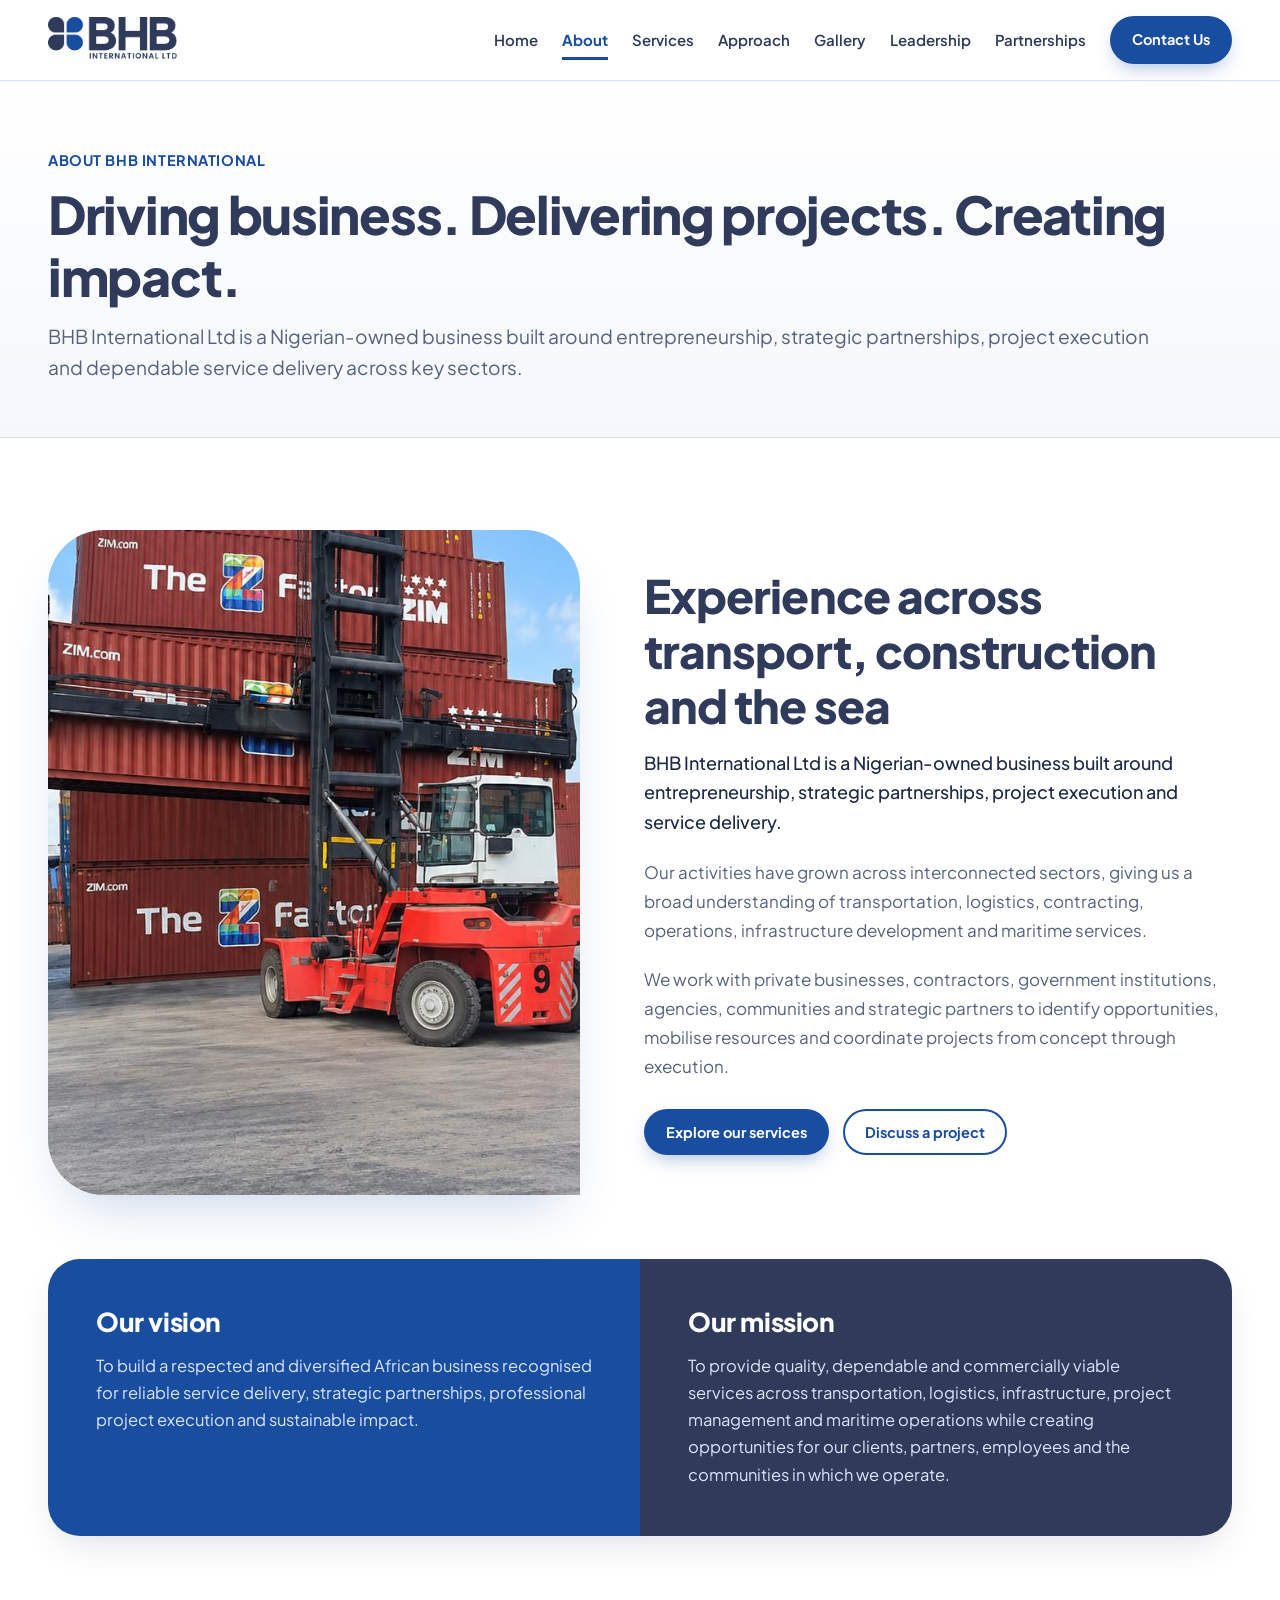
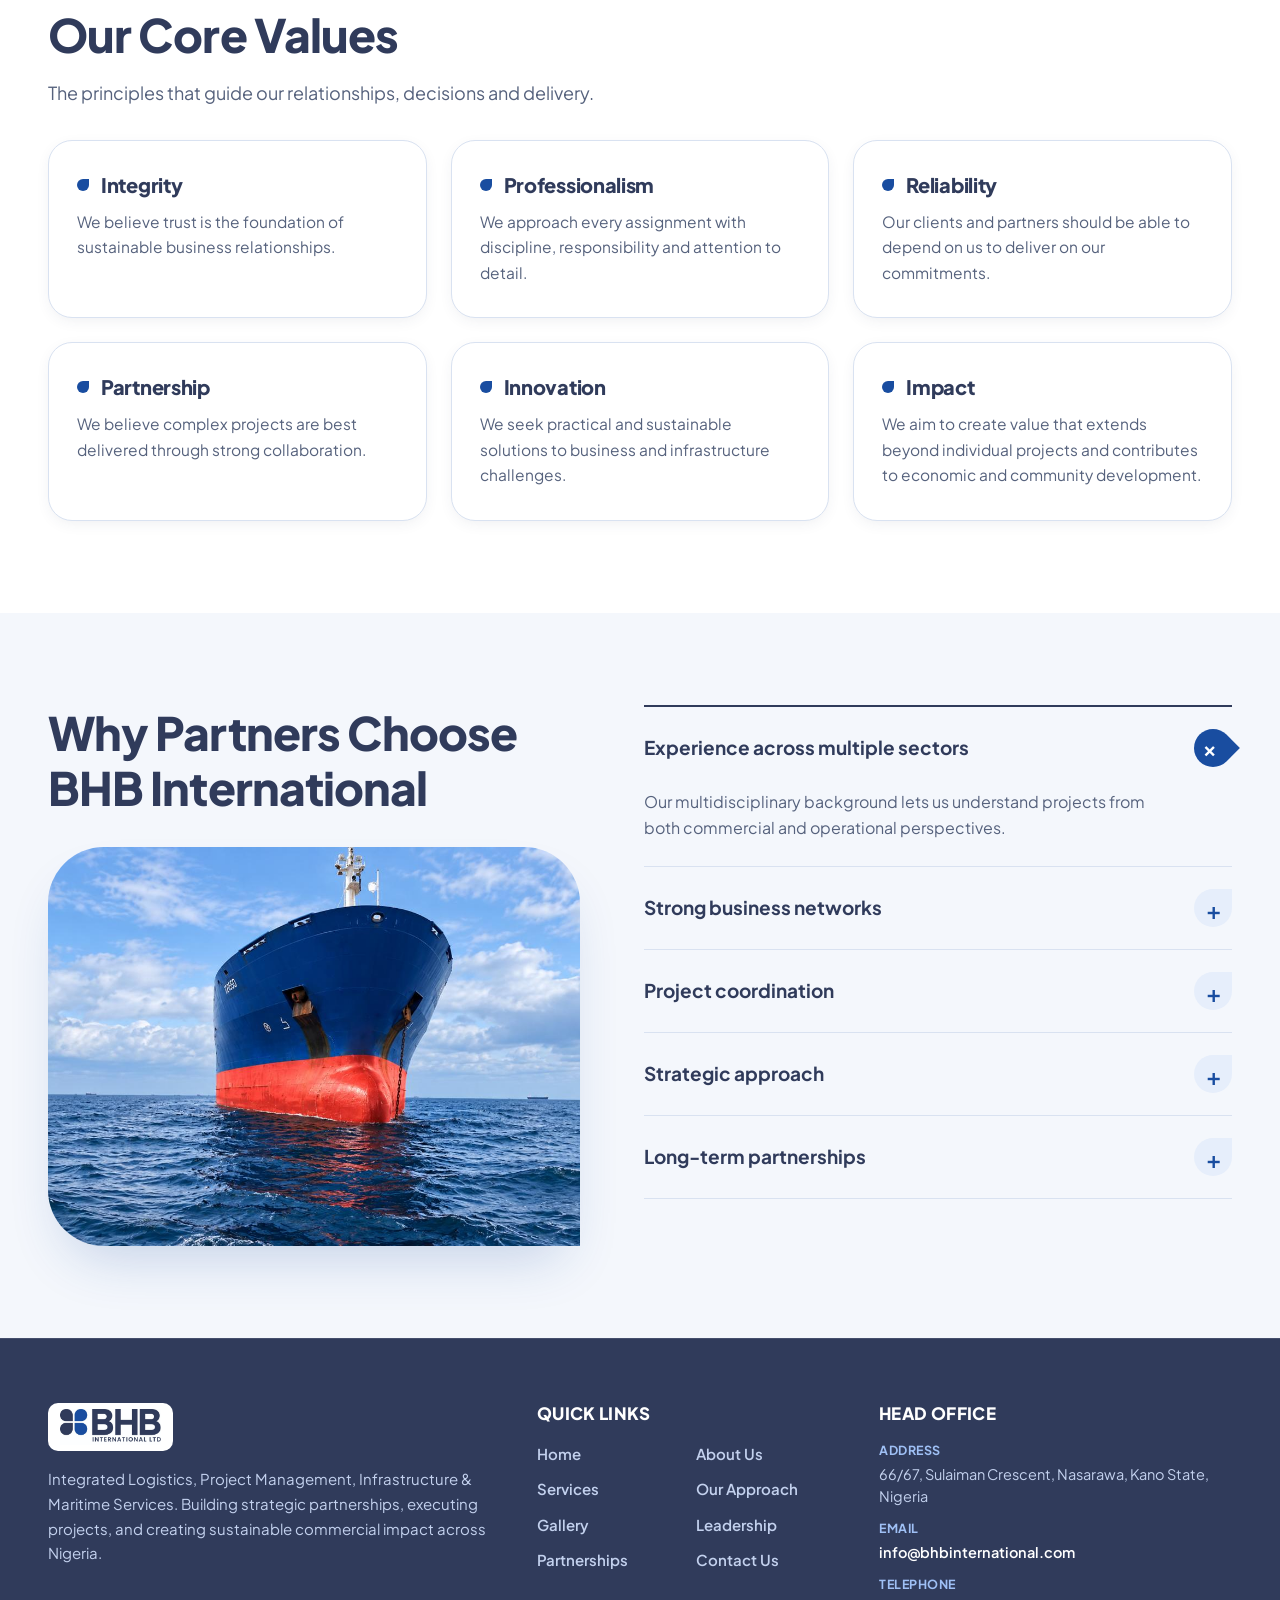
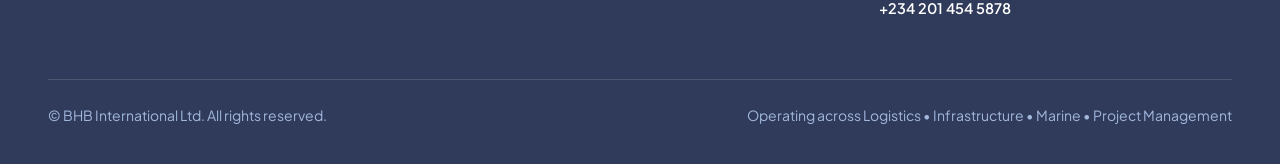
==== site/about.html @ a084cc85 "Initial commit: Refined multi-page BHB International corporate website" ====
<!DOCTYPE html>
<html lang="en">
<head>
<meta charset="utf-8">
<meta name="viewport" content="width=device-width, initial-scale=1, viewport-fit=cover">
<meta name="color-scheme" content="light">
<title>About Us | BHB International Ltd</title>
<meta name="description" content="Learn about BHB International Ltd, a Nigerian-owned business providing haulage, logistics, infrastructure, marine services, and project management.">
<link rel="preconnect" href="https://fonts.googleapis.com">
<link rel="preconnect" href="https://fonts.gstatic.com" crossorigin>
<link href="https://fonts.googleapis.com/css2?family=Plus+Jakarta+Sans:wght@400;500;600;700;800&display=swap" rel="stylesheet">
<link rel="stylesheet" href="style.css">
</head>
<body>
<a class="sr skip" href="#main">Skip to content</a>

<header class="nav">
  <div class="wrap">
    <a class="brand" href="index.html" aria-label="BHB International Ltd home">
      <img data-img="logo" alt="BHB International Ltd logo" width="130" height="46">
    </a>
    <button class="burger" id="burger" aria-label="Open menu" aria-expanded="false" aria-controls="menu">
      <span></span><span></span><span></span>
    </button>
    <ul class="menu" id="menu">
      <li><a href="index.html">Home</a></li>
      <li><a href="about.html">About</a></li>
      <li><a href="services.html">Services</a></li>
      <li><a href="approach.html">Approach</a></li>
      <li><a href="gallery.html">Gallery</a></li>
      <li><a href="leadership.html">Leadership</a></li>
      <li><a href="partnerships.html">Partnerships</a></li>
      <li class="cta-d"><a class="btn blue sm" href="contact.html">Contact Us</a></li>
    </ul>
  </div>
</header>

<main id="main">
<div class="page-hero">
  <div class="wrap">
    <div class="kicker">About BHB International</div>
    <h1>Driving business. Delivering projects. Creating impact.</h1>
    <p class="lead">BHB International Ltd is a Nigerian-owned business built around entrepreneurship, strategic partnerships, project execution and dependable service delivery across key sectors.</p>
  </div>
</div>

<section>
  <div class="wrap">
    <div class="split">
      <div class="photo tall reveal">
        <img data-img="yard" alt="Container handler stacking shipping containers in a terminal yard">
      </div>
      <div class="about-text reveal">
        <h2 class="h2">Experience across transport, construction and the sea</h2>
        <p class="sub" style="margin-top:14px;color:var(--text);font-weight:500">BHB International Ltd is a Nigerian-owned business built around entrepreneurship, strategic partnerships, project execution and service delivery.</p>
        <p>Our activities have grown across interconnected sectors, giving us a broad understanding of transportation, logistics, contracting, operations, infrastructure development and maritime services.</p>
        <p>We work with private businesses, contractors, government institutions, agencies, communities and strategic partners to identify opportunities, mobilise resources and coordinate projects from concept through execution.</p>
        <div style="margin-top:28px;display:flex;gap:14px;flex-wrap:wrap">
          <a class="btn blue sm" href="services.html">Explore our services</a>
          <a class="btn line sm" href="contact.html">Discuss a project</a>
        </div>
      </div>
    </div>

    <div class="vm reveal">
      <div class="v">
        <h3>Our vision</h3>
        <p>To build a respected and diversified African business recognised for reliable service delivery, strategic partnerships, professional project execution and sustainable impact.</p>
      </div>
      <div class="m">
        <h3>Our mission</h3>
        <p>To provide quality, dependable and commercially viable services across transportation, logistics, infrastructure, project management and maritime operations while creating opportunities for our clients, partners, employees and the communities in which we operate.</p>
      </div>
    </div>

    <!-- Core Values -->
    <div class="values-head reveal">
      <h2 class="h2">Our Core Values</h2>
      <p class="sub">The principles that guide our relationships, decisions and delivery.</p>
    </div>

    <div class="values reveal-stagger">
      <div class="val-card">
        <h4>Integrity</h4>
        <p>We believe trust is the foundation of sustainable business relationships.</p>
      </div>
      <div class="val-card">
        <h4>Professionalism</h4>
        <p>We approach every assignment with discipline, responsibility and attention to detail.</p>
      </div>
      <div class="val-card">
        <h4>Reliability</h4>
        <p>Our clients and partners should be able to depend on us to deliver on our commitments.</p>
      </div>
      <div class="val-card">
        <h4>Partnership</h4>
        <p>We believe complex projects are best delivered through strong collaboration.</p>
      </div>
      <div class="val-card">
        <h4>Innovation</h4>
        <p>We seek practical and sustainable solutions to business and infrastructure challenges.</p>
      </div>
      <div class="val-card">
        <h4>Impact</h4>
        <p>We aim to create value that extends beyond individual projects and contributes to economic and community development.</p>
      </div>
    </div>
  </div>
</section>

<!-- Why Choose Us -->
<section class="tint reveal">
  <div class="wrap">
    <div class="split top">
      <div>
        <h2 class="h2">Why Partners Choose BHB International</h2>
        <div class="photo wide" style="margin-top:32px"><img data-img="bow" alt="Bow of a blue and red vessel at sea"></div>
      </div>
      <div class="acc">
        <details open><summary>Experience across multiple sectors</summary><p>Our multidisciplinary background lets us understand projects from both commercial and operational perspectives.</p></details>
        <details><summary>Strong business networks</summary><p>We develop relationships across the private sector, contracting, logistics, maritime and institutional environments.</p></details>
        <details><summary>Project coordination</summary><p>We bring together the people, resources and expertise required to move projects forward.</p></details>
        <details><summary>Strategic approach</summary><p>We don't simply execute tasks. We look at the wider commercial, operational and developmental objectives.</p></details>
        <details><summary>Long-term partnerships</summary><p>Successful business is built on trust, performance and relationships that continue beyond individual contracts.</p></details>
      </div>
    </div>
  </div>
</section>
</main>

<footer>
  <div class="wrap">
    <div class="footer-grid">
      <div class="brand-col">
        <img data-img="logo" alt="BHB International Ltd" width="150" height="54">
        <p>Integrated Logistics, Project Management, Infrastructure &amp; Maritime Services. Building strategic partnerships, executing projects, and creating sustainable commercial impact across Nigeria.</p>
      </div>
      <div>
        <h4>Quick Links</h4>
        <nav aria-label="Footer Navigation">
          <a href="index.html">Home</a>
          <a href="about.html">About Us</a>
          <a href="services.html">Services</a>
          <a href="approach.html">Our Approach</a>
          <a href="gallery.html">Gallery</a>
          <a href="leadership.html">Leadership</a>
          <a href="partnerships.html">Partnerships</a>
          <a href="contact.html">Contact Us</a>
        </nav>
      </div>
      <div>
        <h4>Head Office</h4>
        <ul class="footer-contact">
          <li>
            <b>Address</b>
            66/67, Sulaiman Crescent, Nasarawa, Kano State, Nigeria
          </li>
          <li>
            <b>Email</b>
            <a href="mailto:info@bhbinternational.com">info@bhbinternational.com</a>
          </li>
          <li>
            <b>Telephone</b>
            <a href="tel:+2342014545878">+234 201 454 5878</a>
          </li>
        </ul>
      </div>
    </div>
    <div class="footer-bottom">
      <span>© BHB International Ltd. All rights reserved.</span>
      <span>Operating across Logistics • Infrastructure • Marine • Project Management</span>
    </div>
  </div>
</footer>

<script src="script.js"></script>
</body>
</html>
---- site/style.css ----
:root{
  --navy:#303b5b; --blue:#194da0; --blue2:#2f6bd0; --sky:#e6eefb; --mist:#f4f7fc; --line:#d9e2f1;
  --text:#1f2a44; --muted:#56627d; --white:#fff;
  --font:'Plus Jakarta Sans','Segoe UI',Arial,sans-serif;
  --petal:56px 56px 0 56px;
  --shadow-sm:0 4px 16px -4px rgba(48,59,91,.10);
  --shadow-md:0 16px 36px -10px rgba(48,59,91,.16);
  --shadow-lg:0 28px 56px -20px rgba(25,77,160,.24);
  color-scheme:light; box-sizing:border-box;
  padding-top:env(safe-area-inset-top,0px); padding-bottom:env(safe-area-inset-bottom,0px);
}
*,*::before,*::after{box-sizing:border-box}
html{scroll-behavior:smooth;scroll-padding-top:calc(88px + env(safe-area-inset-top,0px))}
body{margin:0;background:var(--white);color:var(--text);font:17px/1.68 var(--font);-webkit-font-smoothing:antialiased}
img{max-width:100%;display:block}
h1,h2,h3,h4{margin:0;line-height:1.18;letter-spacing:-.015em;color:var(--navy)}
p{margin:0 0 1em}
a{color:var(--blue);text-decoration:none}
:focus-visible{outline:3px solid var(--blue2);outline-offset:3px;border-radius:4px}
.wrap{max-width:1240px;margin:0 auto;padding:0 28px}
.sr{position:absolute;left:-9999px}
.skip:focus{left:12px;top:12px;background:#fff;padding:10px 14px;z-index:99;border-radius:8px;box-shadow:var(--shadow-md)}

/* Main Navigation */
header.nav{position:sticky;top:env(safe-area-inset-top,0px);z-index:40;background:rgba(255,255,255,.98);backdrop-filter:blur(12px);border-bottom:1px solid var(--line);transition:box-shadow .3s ease}
.nav.scrolled{box-shadow:var(--shadow-sm)}
.nav .wrap{display:flex;align-items:center;justify-content:space-between;height:80px;gap:20px}
.brand{display:flex;align-items:center}
.brand img{height:46px;width:auto}
.menu{display:flex;align-items:center;gap:24px;list-style:none;margin:0;padding:0;font-weight:600;font-size:15px}
.menu a{text-decoration:none;color:var(--navy);padding:8px 0;border-bottom:3px solid transparent;transition:color .2s,border-color .2s}
.menu a:hover{color:var(--blue);border-color:var(--blue2)}
.menu a.active{color:var(--blue);border-color:var(--blue);font-weight:700}
.btn{display:inline-flex;align-items:center;justify-content:center;gap:8px;padding:13px 26px;border-radius:999px;font-weight:700;text-decoration:none;font-size:15.5px;border:2px solid transparent;cursor:pointer;font-family:inherit;transition:all .25s ease}
.btn.blue{background:var(--blue);color:#fff;box-shadow:0 8px 20px -6px rgba(25,77,160,.4)}.btn.blue:hover{background:var(--navy);color:#fff;transform:translateY(-2px);box-shadow:0 12px 24px -6px rgba(48,59,91,.45)}
.btn.line{border-color:var(--blue);color:var(--blue);background:transparent}.btn.line:hover{background:var(--blue);color:#fff;transform:translateY(-2px)}
.btn.white{background:#fff;color:var(--blue);box-shadow:var(--shadow-sm)}.btn.white:hover{background:var(--sky);transform:translateY(-2px)}
.btn.sm{padding:9px 20px;font-size:14.5px}
.burger{display:none;background:none;border:2px solid var(--line);border-radius:12px;width:44px;height:44px;cursor:pointer;padding:0;transition:border-color .2s}
.burger:hover{border-color:var(--blue)}
.burger span{display:block;width:22px;height:2.5px;background:var(--navy);margin:5px auto;border-radius:2px;transition:transform .3s,opacity .3s}
.burger[aria-expanded="true"] span:nth-child(1){transform:translateY(7.5px) rotate(45deg)}
.burger[aria-expanded="true"] span:nth-child(2){opacity:0}
.burger[aria-expanded="true"] span:nth-child(3){transform:translateY(-7.5px) rotate(-45deg)}

@media(max-width:1040px){
  .burger{display:block}
  .menu{position:absolute;left:0;right:0;top:100%;background:#fff;border-bottom:1px solid var(--line);flex-direction:column;align-items:flex-start;gap:0;padding:12px 28px 24px;display:none;box-shadow:var(--shadow-md)}
  .menu.open{display:flex}
  .menu li{width:100%}
  .menu a{display:block;padding:14px 0;border-bottom:1px solid var(--line)}
  .menu a.active{border-bottom:2px solid var(--blue)}
  .nav .cta-d{display:none}
}

/* Page Hero / Banner */
.page-hero{background:linear-gradient(180deg,#fff 0%,var(--mist) 100%);padding:64px 0 54px;border-bottom:1px solid var(--line)}
.page-hero h1{font-size:clamp(34px,4.5vw,52px);font-weight:800;letter-spacing:-.025em;margin-bottom:14px}
.page-hero .lead{font-size:clamp(17px,1.5vw,20px);color:var(--muted);max-width:80ch;margin:0;line-height:1.6}

/* Homepage Hero */
.hero{position:relative;overflow:hidden;background:linear-gradient(180deg,#fff 0%,var(--mist) 100%);padding:68px 0 0}
.hero .grid{display:grid;grid-template-columns:1.08fr 1fr;gap:56px;align-items:center}
.hero h1{font-size:clamp(38px,5.2vw,68px);font-weight:800;letter-spacing:-.03em;line-height:1.1}
.hero h1 em{font-style:normal;color:var(--blue)}
.hero p.lead{font-size:clamp(18px,1.6vw,20px);color:var(--muted);max-width:60ch;margin:22px 0 32px}
.hero .btns{display:flex;gap:14px;flex-wrap:wrap}
.collage{display:grid;grid-template-columns:1.25fr 1fr;grid-template-rows:1fr 1fr;gap:14px;height:min(540px,68vw)}
.collage img{width:100%;height:100%;object-fit:cover;transition:transform .6s ease,filter .6s ease}
.collage img:hover{transform:scale(1.03)}
.collage .a{grid-row:1/3;border-radius:120px 120px 0 120px;box-shadow:var(--shadow-md)}
.collage .b{border-radius:0 80px 80px 80px;box-shadow:var(--shadow-sm)}
.collage .c{border-radius:80px 80px 80px 0;box-shadow:var(--shadow-sm)}
.facts{display:grid;grid-template-columns:repeat(4,1fr);margin-top:64px;background:var(--blue);color:#fff;border-radius:28px 28px 0 0;box-shadow:0 -10px 30px -15px rgba(25,77,160,.4)}
.facts div{padding:26px 28px;border-left:1px solid rgba(255,255,255,.22);transition:background .3s}
.facts div:hover{background:rgba(255,255,255,.05)}
.facts div:first-child{border-left:0}
.facts b{display:block;font-size:18.5px;font-weight:700;margin-bottom:4px}
.facts span{font-size:14.5px;color:#cfdcf5;line-height:1.4;display:block}

@media(max-width:980px){
  .hero .grid{grid-template-columns:1fr;gap:40px}
  .collage{height:400px}
  .facts{grid-template-columns:1fr 1fr}
  .facts div:nth-child(3){border-left:0}
  .facts div:nth-child(n+3){border-top:1px solid rgba(255,255,255,.22)}
}
@media(max-width:560px){
  .facts{grid-template-columns:1fr}
  .facts div{border-left:0!important;border-top:1px solid rgba(255,255,255,.22)}
  .facts div:first-child{border-top:0}
  .collage{grid-template-columns:1fr 1fr;height:340px}
  .collage .a{border-radius:60px 60px 0 60px}
  .collage .b,.collage .c{border-radius:36px}
}

/* Generic Section Styles */
section{padding:92px 0;position:relative}
.tint{background:var(--mist)}
.kicker{display:inline-block;font-weight:700;color:var(--blue);font-size:14.5px;letter-spacing:.04em;text-transform:uppercase;margin-bottom:12px}
.h2{font-size:clamp(30px,4vw,46px);font-weight:800;letter-spacing:-.02em;line-height:1.2}
.sub{color:var(--muted);max-width:80ch;margin-top:16px;font-size:18px;line-height:1.65}
.head{margin-bottom:48px}

/* About Section & Split Layouts */
.split{display:grid;grid-template-columns:0.95fr 1.05fr;gap:64px;align-items:center}
.split.top{align-items:start}
.about-text{font-size:17px;line-height:1.7}
.about-text p{color:var(--muted);margin-bottom:1.2em}
.photo{border-radius:var(--petal);overflow:hidden;box-shadow:var(--shadow-lg);background:var(--sky)}
.photo img{width:100%;height:100%;object-fit:cover;transition:transform .6s ease}
.photo:hover img{transform:scale(1.03)}
.photo.tall{aspect-ratio:4/5}
.photo.wide{aspect-ratio:4/3}
.vm{display:grid;grid-template-columns:1fr 1fr;margin-top:64px;border-radius:32px;overflow:hidden;box-shadow:var(--shadow-md)}
.vm>div{padding:48px;transition:transform .3s}
.vm .v{background:var(--blue);color:#fff}.vm .m{background:var(--navy);color:#fff}
.vm h3{color:#fff;font-size:26px;margin-bottom:14px;font-weight:800}
.vm p{margin:0;color:#dbe6fb;font-size:16.5px;line-height:1.65}

/* Core Values Section */
.values-head{margin-top:72px;margin-bottom:32px}
.values{display:grid;grid-template-columns:repeat(3,1fr);gap:24px}
.val-card{background:#fff;border:1px solid var(--line);border-radius:24px;padding:32px 28px;transition:all .3s ease;box-shadow:var(--shadow-sm);position:relative}
.val-card:hover{transform:translateY(-4px);box-shadow:var(--shadow-md);border-color:var(--blue2)}
.val-card h4{font-size:20px;font-weight:800;margin-bottom:12px;display:flex;align-items:center;gap:12px;color:var(--navy)}
.val-card h4::before{content:"";width:12px;height:12px;border-radius:50% 0 50% 50%;background:var(--blue);flex-shrink:0}
.val-card p{margin:0;color:var(--muted);font-size:15.5px;line-height:1.65}

@media(max-width:980px){
  .split{grid-template-columns:1fr;gap:40px}
  .vm{grid-template-columns:1fr}
  .values{grid-template-columns:1fr 1fr}
  .photo.tall{aspect-ratio:4/3}
}
@media(max-width:600px){
  .values{grid-template-columns:1fr}
  .vm>div{padding:32px 24px}
}

/* Services Tabs & Prominent Heading */
.services-heading{font-size:clamp(32px,4.5vw,50px);font-weight:800;letter-spacing:-.025em;color:var(--navy);margin-bottom:12px}
.svc{display:grid;grid-template-columns:330px 1fr;gap:0;border:1px solid var(--line);border-radius:32px;overflow:hidden;background:#fff;box-shadow:var(--shadow-md)}
.tabs{background:var(--mist);padding:18px;display:flex;flex-direction:column;gap:8px;border-right:1px solid var(--line)}
.tab{all:unset;cursor:pointer;display:flex;gap:14px;align-items:center;padding:14px 18px;border-radius:16px;font-weight:700;color:var(--navy);font-size:15.5px;line-height:1.3;transition:all .25s cubic-bezier(0.16,1,0.3,1)}
.tab i{font-style:normal;flex:0 0 32px;height:32px;border-radius:50% 0 50% 50%;background:var(--sky);color:var(--blue);display:grid;place-items:center;font-size:13.5px;font-weight:800;transition:all .25s ease}
.tab:hover{background:#fff;color:var(--blue);transform:translateX(4px);box-shadow:var(--shadow-sm)}
.tab[aria-selected="true"]{background:var(--blue);color:#fff;box-shadow:0 8px 20px -4px rgba(25,77,160,.45);transform:none}
.tab[aria-selected="true"] i{background:#fff;color:var(--blue)}
.panel{padding:44px 48px;transition:opacity .3s ease}
.panel[hidden]{display:none}
.panel .tag{color:var(--blue);font-weight:700;margin-bottom:8px;font-size:15px}
.panel h3{font-size:clamp(26px,2.8vw,36px);font-weight:800;margin-bottom:16px}
.panel .body{display:grid;grid-template-columns:1fr;gap:32px}
.panel.hasimg .body{grid-template-columns:1.15fr .85fr;align-items:start}
.panel .img{border-radius:var(--petal);overflow:hidden;aspect-ratio:4/5;order:2;box-shadow:var(--shadow-sm)}
.panel .img img{width:100%;height:100%;object-fit:cover}
.panel h4{font-size:15.5px;color:var(--blue);margin:24px 0 12px;font-weight:700}
.panel h4:first-of-type{margin-top:6px}
.scope{list-style:none;margin:0;padding:0;display:grid;grid-template-columns:1fr 1fr;gap:6px 28px}
.panel:not(.hasimg) .scope{grid-template-columns:1fr 1fr 1fr}
.scope li{position:relative;padding:9px 0 9px 28px;border-bottom:1px solid var(--line);font-size:15.5px}
.scope li::before{content:"";position:absolute;left:0;top:15px;width:14px;height:14px;border-radius:50% 0 50% 50%;background:var(--blue)}
.scope li:nth-child(even)::before{background:var(--blue2)}

@media(max-width:980px){
  .svc{grid-template-columns:1fr}
  .tabs{flex-direction:row;overflow-x:auto;border-right:0;border-bottom:1px solid var(--line);padding:12px;-webkit-overflow-scrolling:touch}
  .tab{flex:0 0 auto;white-space:nowrap}
  .tab:hover{transform:none}
  .tab i{display:none}
  .panel{padding:30px 24px}
  .panel.hasimg .body{grid-template-columns:1fr}
  .panel .img{order:0;aspect-ratio:4/3}
}
@media(max-width:700px){
  .scope,.panel:not(.hasimg) .scope{grid-template-columns:1fr}
}

/* Gallery & Lightbox */
.gal{display:grid;grid-template-columns:repeat(4,1fr);grid-auto-rows:220px;gap:16px}
.gal button{all:unset;cursor:zoom-in;position:relative;overflow:hidden;border-radius:24px;display:block;box-shadow:var(--shadow-sm);transition:all .3s ease}
.gal button:focus-visible{outline:3px solid var(--blue2);outline-offset:3px}
.gal button:hover{transform:translateY(-4px);box-shadow:var(--shadow-md)}
.gal img{width:100%;height:100%;object-fit:cover;transition:transform .6s ease}
.gal button:hover img{transform:scale(1.06)}
.gal span{position:absolute;left:0;right:0;bottom:0;padding:34px 18px 14px;color:#fff;font-weight:600;font-size:14.5px;background:linear-gradient(0deg,rgba(18,26,48,.92),transparent);line-height:1.3}
.gal .w2{grid-column:span 2}.gal .h2r{grid-row:span 2}
@media(max-width:900px){.gal{grid-template-columns:1fr 1fr;grid-auto-rows:180px}}
@media(max-width:540px){.gal{grid-template-columns:1fr;grid-auto-rows:220px}.gal .w2{grid-column:span 1}.gal .h2r{grid-row:span 1}}

.lb{position:fixed;inset:0;background:rgba(18,26,48,.96);z-index:90;display:none;align-items:center;justify-content:center;padding:24px;backdrop-filter:blur(6px)}
.lb.open{display:flex}
.lb figure{margin:0;max-width:min(1100px,100%);text-align:center;color:#fff}
.lb img{max-height:78vh;margin:0 auto;border-radius:18px;box-shadow:0 30px 60px rgba(0,0,0,.6)}
.lb figcaption{margin-top:16px;font-weight:600;font-size:17px;color:#e1ebfb}
.lb button{position:absolute;background:#fff;color:var(--navy);border:0;border-radius:50%;width:50px;height:50px;font-size:24px;cursor:pointer;font-weight:700;display:grid;place-items:center;transition:background .2s,transform .2s;box-shadow:0 6px 18px rgba(0,0,0,.3)}
.lb button:hover{background:var(--sky);transform:scale(1.08)}
.lb .x{top:max(20px,env(safe-area-inset-top,0px));right:24px}
.lb .p{left:24px;top:50%;transform:translateY(-50%)}
.lb .p:hover{transform:translateY(-50%) scale(1.08)}
.lb .n{right:24px;top:50%;transform:translateY(-50%)}
.lb .n:hover{transform:translateY(-50%) scale(1.08)}

/* Approach Process Timeline */
.steps{display:grid;grid-template-columns:repeat(5,1fr);gap:24px;position:relative;counter-reset:s;margin-top:16px}
.steps::before{content:"";position:absolute;left:30px;right:30px;top:32px;height:4px;background:var(--line);border-radius:4px;z-index:0}
.step{position:relative;background:#fff;padding:28px 24px;border-radius:24px;border:1px solid var(--line);box-shadow:var(--shadow-sm);transition:all .3s ease}
.step:hover{transform:translateY(-4px);box-shadow:var(--shadow-md);border-color:var(--blue2)}
.step::before{counter-increment:s;content:counter(s);position:relative;z-index:1;display:grid;place-items:center;width:62px;height:62px;border-radius:50% 0 50% 50%;background:var(--blue);color:#fff;font-weight:800;font-size:22px;margin-bottom:20px;box-shadow:0 0 0 8px #fff}
.step:nth-child(even)::before{background:var(--navy)}
.step h3{font-size:22px;font-weight:800;margin-bottom:10px}
.step p{color:var(--muted);font-size:15.5px;margin:0;line-height:1.58}

@media(max-width:1040px){
  .steps{grid-template-columns:1fr;gap:18px}
  .steps::before{left:44px;right:auto;top:20px;bottom:20px;width:4px;height:auto}
  .step{padding:24px 24px 24px 88px}
  .step::before{position:absolute;left:14px;top:20px;margin:0;box-shadow:0 0 0 6px #fff}
}

/* Institutional / Partnerships Section (Navy) */
.dark{background:var(--navy);color:#dbe4f6;overflow:hidden}
.dark .h2,.dark h3{color:#fff}
.dark .kicker{color:#9fc0f5}
.dark .sub{color:#c3d1ee}
.dark-split{display:grid;grid-template-columns:1.1fr 0.9fr;gap:56px;align-items:center}
.dark-card{background:rgba(255,255,255,.07);border:1px solid rgba(255,255,255,.14);border-radius:28px;padding:32px 30px;backdrop-filter:blur(8px);margin-top:20px;box-shadow:0 12px 30px rgba(0,0,0,.25)}
.dark-card p{color:#e2ecfb;font-size:16.5px;line-height:1.68;margin:0}
.dark-photos{display:grid;grid-template-columns:1fr 1fr;gap:20px;align-items:center}
.dark-photo-card{position:relative;border-radius:32px;overflow:hidden;box-shadow:0 24px 48px -12px rgba(0,0,0,.5);border:1px solid rgba(255,255,255,.14);aspect-ratio:3/4;background:rgba(255,255,255,.05)}
.dark-photo-card:nth-child(2){margin-top:36px;border-radius:56px 0 56px 56px}
.dark-photo-card img{width:100%;height:100%;object-fit:cover;transition:transform .6s ease}
.dark-photo-card:hover img{transform:scale(1.04)}
.checks{list-style:none;margin:28px 0 0;padding:0;display:grid;grid-template-columns:1fr 1fr;gap:12px 24px}
.checks li{position:relative;padding:8px 0 8px 30px;font-weight:600;font-size:15.5px;color:#f0f5ff;border-bottom:1px solid rgba(255,255,255,.12)}
.checks li::before{content:"";position:absolute;left:0;top:14px;width:14px;height:14px;border-radius:50% 0 50% 50%;background:#6ea2f5}

@media(max-width:980px){
  .dark-split{grid-template-columns:1fr;gap:40px}
  .dark-photo-card:nth-child(2){margin-top:0}
}
@media(max-width:560px){
  .checks{grid-template-columns:1fr}
  .dark-photos{grid-template-columns:1fr;gap:16px}
}

/* Leadership & CEO Profile */
.lead-grid{display:grid;grid-template-columns:390px 1fr;gap:64px;align-items:start}
.profile{background:var(--blue);color:#fff;border-radius:40px 40px 0 40px;padding:36px 32px;position:sticky;top:110px;box-shadow:var(--shadow-lg)}
.ceo-photo{width:100%;aspect-ratio:4/4.8;max-width:280px;margin:0 auto 24px;border-radius:28px 28px 0 28px;overflow:hidden;box-shadow:0 16px 32px -8px rgba(0,0,0,0.35);border:3px solid rgba(255,255,255,0.35);background:#24355a}
.ceo-photo img{width:100%;height:100%;object-fit:cover;object-position:50% 12%;transition:transform .6s ease}
.ceo-photo:hover img{transform:scale(1.04)}
.profile h3{color:#fff;font-size:32px;font-weight:800;letter-spacing:-.02em}
.profile .role{color:#b9d0f7;font-weight:700;font-size:16px;margin:4px 0 22px}
.profile blockquote{margin:0;padding-top:20px;border-top:1px solid rgba(255,255,255,.25);font-size:18.5px;font-weight:600;line-height:1.45;color:#f4f8ff}
.profile dl{margin:22px 0 0}
.profile dt{font-size:13px;color:#b9d0f7;font-weight:700;text-transform:uppercase;letter-spacing:.03em;margin-top:14px}
.profile dd{margin:2px 0 0;font-weight:600;font-size:15px;color:#fff;line-height:1.5}
.bio p{color:var(--muted);font-size:16.5px;line-height:1.75}
.bio p:first-child{font-size:19.5px;color:var(--text);font-weight:500;line-height:1.6}

@media(max-width:980px){
  .lead-grid{grid-template-columns:1fr;gap:40px}
  .profile{position:static;max-width:520px}
}

/* Accordion (Why Choose Us) */
.acc details{border-bottom:1px solid var(--line)}
.acc details:first-child{border-top:2px solid var(--navy)}
.acc summary{list-style:none;cursor:pointer;display:flex;justify-content:space-between;align-items:center;gap:20px;padding:22px 0;font-weight:700;font-size:19px;color:var(--navy);transition:color .2s,background .2s}
.acc summary:hover{color:var(--blue)}
.acc summary::-webkit-details-marker{display:none}
.acc summary::after{content:"+";flex:0 0 38px;height:38px;display:grid;place-items:center;border-radius:50% 0 50% 50%;background:var(--sky);color:var(--blue);font-size:24px;font-weight:600;transition:transform .25s,background .25s}
.acc details[open] summary::after{transform:rotate(45deg);background:var(--blue);color:#fff}
.acc p{margin:0;padding:0 60px 24px 0;color:var(--muted);font-size:16px;line-height:1.65}

/* Chips (Partnerships / Sectors) */
.chips{display:flex;flex-wrap:wrap;gap:12px;list-style:none;margin:0 0 32px;padding:0}
.chips li{padding:11px 20px;border-radius:999px;background:#fff;border:2px solid var(--line);font-weight:700;color:var(--navy);font-size:15px;transition:all .25s ease;box-shadow:var(--shadow-sm)}
.chips li:hover{transform:translateY(-2px);border-color:var(--blue);color:var(--blue)}
.chips li:nth-child(3n+1){border-color:var(--blue);color:var(--blue)}
.chips li:nth-child(3n+2){background:var(--sky);border-color:var(--sky)}

/* Contact Section & Form */
.contact{background:linear-gradient(135deg,var(--blue) 0%,#123a7c 100%);color:#fff}
.contact .h2{color:#fff}
.contact .kicker{color:#cfe0fb}
.contact .sub{color:#d3e1fb}
.cgrid{display:grid;grid-template-columns:1fr 1.1fr;gap:64px;align-items:start}
.clist{list-style:none;margin:36px 0 0;padding:0}
.clist li{padding:18px 0;border-top:1px solid rgba(255,255,255,.22)}
.clist b{display:block;font-size:13.5px;color:#b9d0f7;font-weight:700;text-transform:uppercase;letter-spacing:.04em;margin-bottom:4px}
.clist a{color:#fff;font-weight:700;font-size:18.5px;text-underline-offset:4px}
.clist a:hover{text-decoration:underline}
.clist span{font-weight:600;font-size:17.5px;line-height:1.5;display:block}
form.enq{background:#fff;color:var(--text);padding:40px;border-radius:40px 40px 0 40px;box-shadow:0 40px 80px -30px rgba(0,0,0,.5)}
form.enq h3{font-size:26px;font-weight:800;margin-bottom:6px}
form.enq .note{color:var(--muted);font-size:14.5px;margin-bottom:22px}
.f2{display:grid;grid-template-columns:1fr 1fr;gap:16px}
label{display:block;font-weight:700;font-size:14.5px;color:var(--navy);margin-bottom:6px}
input,select,textarea{width:100%;font:inherit;font-size:15.5px;padding:13px 14px;border:2px solid var(--line);border-radius:14px;background:var(--mist);color:var(--text);transition:border-color .2s,background .2s}
input:focus,select:focus,textarea:focus{outline:none;border-color:var(--blue);background:#fff}
.fld{margin-bottom:16px}
textarea{min-height:130px;resize:vertical}
.status{margin-top:14px;font-weight:600;font-size:14.5px;color:var(--blue);min-height:1.4em;line-height:1.4}
.status.err{color:#b3261e}

@media(max-width:980px){.cgrid{grid-template-columns:1fr;gap:40px}}
@media(max-width:560px){.f2{grid-template-columns:1fr}form.enq{padding:28px 20px}}

/* Refined Corporate Footer */
footer{background:var(--navy);color:#dbe4f6;padding:64px 0 36px;border-top:1px solid rgba(255,255,255,.1)}
.footer-grid{display:grid;grid-template-columns:1.5fr 1fr 1.2fr;gap:48px;align-items:start}
footer .brand-col img{height:48px;width:auto;margin-bottom:16px;background:#fff;padding:6px 12px;border-radius:10px}
footer .brand-col p{color:#c3d1ee;font-size:15px;line-height:1.65;margin:0;max-width:44ch}
footer h4{color:#fff;font-size:17px;font-weight:800;margin-bottom:18px;letter-spacing:.02em;text-transform:uppercase}
footer nav{display:grid;grid-template-columns:1fr 1fr;gap:10px 24px}
footer nav a{color:#c3d1ee;text-decoration:none;font-weight:600;font-size:15px;transition:color .2s}
footer nav a:hover{color:#fff;text-decoration:underline}
.footer-contact{list-style:none;margin:0;padding:0}
.footer-contact li{color:#c3d1ee;font-size:14.5px;line-height:1.55;margin-bottom:12px}
.footer-contact b{display:block;color:#9fc0f5;font-size:12.5px;text-transform:uppercase;letter-spacing:.04em;margin-bottom:2px}
.footer-contact a{color:#fff;font-weight:600}
.footer-bottom{margin-top:48px;padding-top:24px;border-top:1px solid rgba(255,255,255,.14);display:flex;justify-content:space-between;align-items:center;gap:16px;flex-wrap:wrap;font-size:14px;color:#a2b7dc}

@media(max-width:980px){
  .footer-grid{grid-template-columns:1fr 1fr;gap:36px}
  .footer-grid>div:first-child{grid-column:1/-1}
}
@media(max-width:600px){
  .footer-grid{grid-template-columns:1fr;gap:32px}
  .footer-bottom{flex-direction:column;align-items:flex-start}
}

/* Subtle Scroll & Entrance Animations */
.reveal{opacity:0;transform:translateY(24px);transition:opacity .7s cubic-bezier(0.16,1,0.3,1),transform .7s cubic-bezier(0.16,1,0.3,1);will-change:opacity,transform}
.reveal.is-visible{opacity:1;transform:translateY(0)}
.reveal-stagger>*{opacity:0;transform:translateY(20px);transition:opacity .6s cubic-bezier(0.16,1,0.3,1),transform .6s cubic-bezier(0.16,1,0.3,1)}
.reveal-stagger.is-visible>*{opacity:1;transform:translateY(0)}
.reveal-stagger.is-visible>*:nth-child(1){transition-delay:.05s}
.reveal-stagger.is-visible>*:nth-child(2){transition-delay:.12s}
.reveal-stagger.is-visible>*:nth-child(3){transition-delay:.19s}
.reveal-stagger.is-visible>*:nth-child(4){transition-delay:.26s}
.reveal-stagger.is-visible>*:nth-child(5){transition-delay:.33s}
.reveal-stagger.is-visible>*:nth-child(6){transition-delay:.40s}
.reveal-stagger.is-visible>*:nth-child(7){transition-delay:.47s}
.reveal-stagger.is-visible>*:nth-child(8){transition-delay:.54s}

/* Hero Entrance Animations */
.fade-up{animation:heroFadeUp .85s cubic-bezier(0.16,1,0.3,1) forwards}
.fade-in-stagger{animation:heroFadeIn 1s cubic-bezier(0.16,1,0.3,1) forwards}
@keyframes heroFadeUp{
  from{opacity:0;transform:translateY(24px)}
  to{opacity:1;transform:translateY(0)}
}
@keyframes heroFadeIn{
  from{opacity:0;transform:scale(.97)}
  to{opacity:1;transform:scale(1)}
}

@media(max-width:700px){section{padding:68px 0}.wrap{padding:0 20px}}
@media(prefers-reduced-motion:reduce){
  *{scroll-behavior:auto!important;transition:none!important;animation:none!important}
  .reveal,.reveal-stagger>*{opacity:1!important;transform:none!important}
}
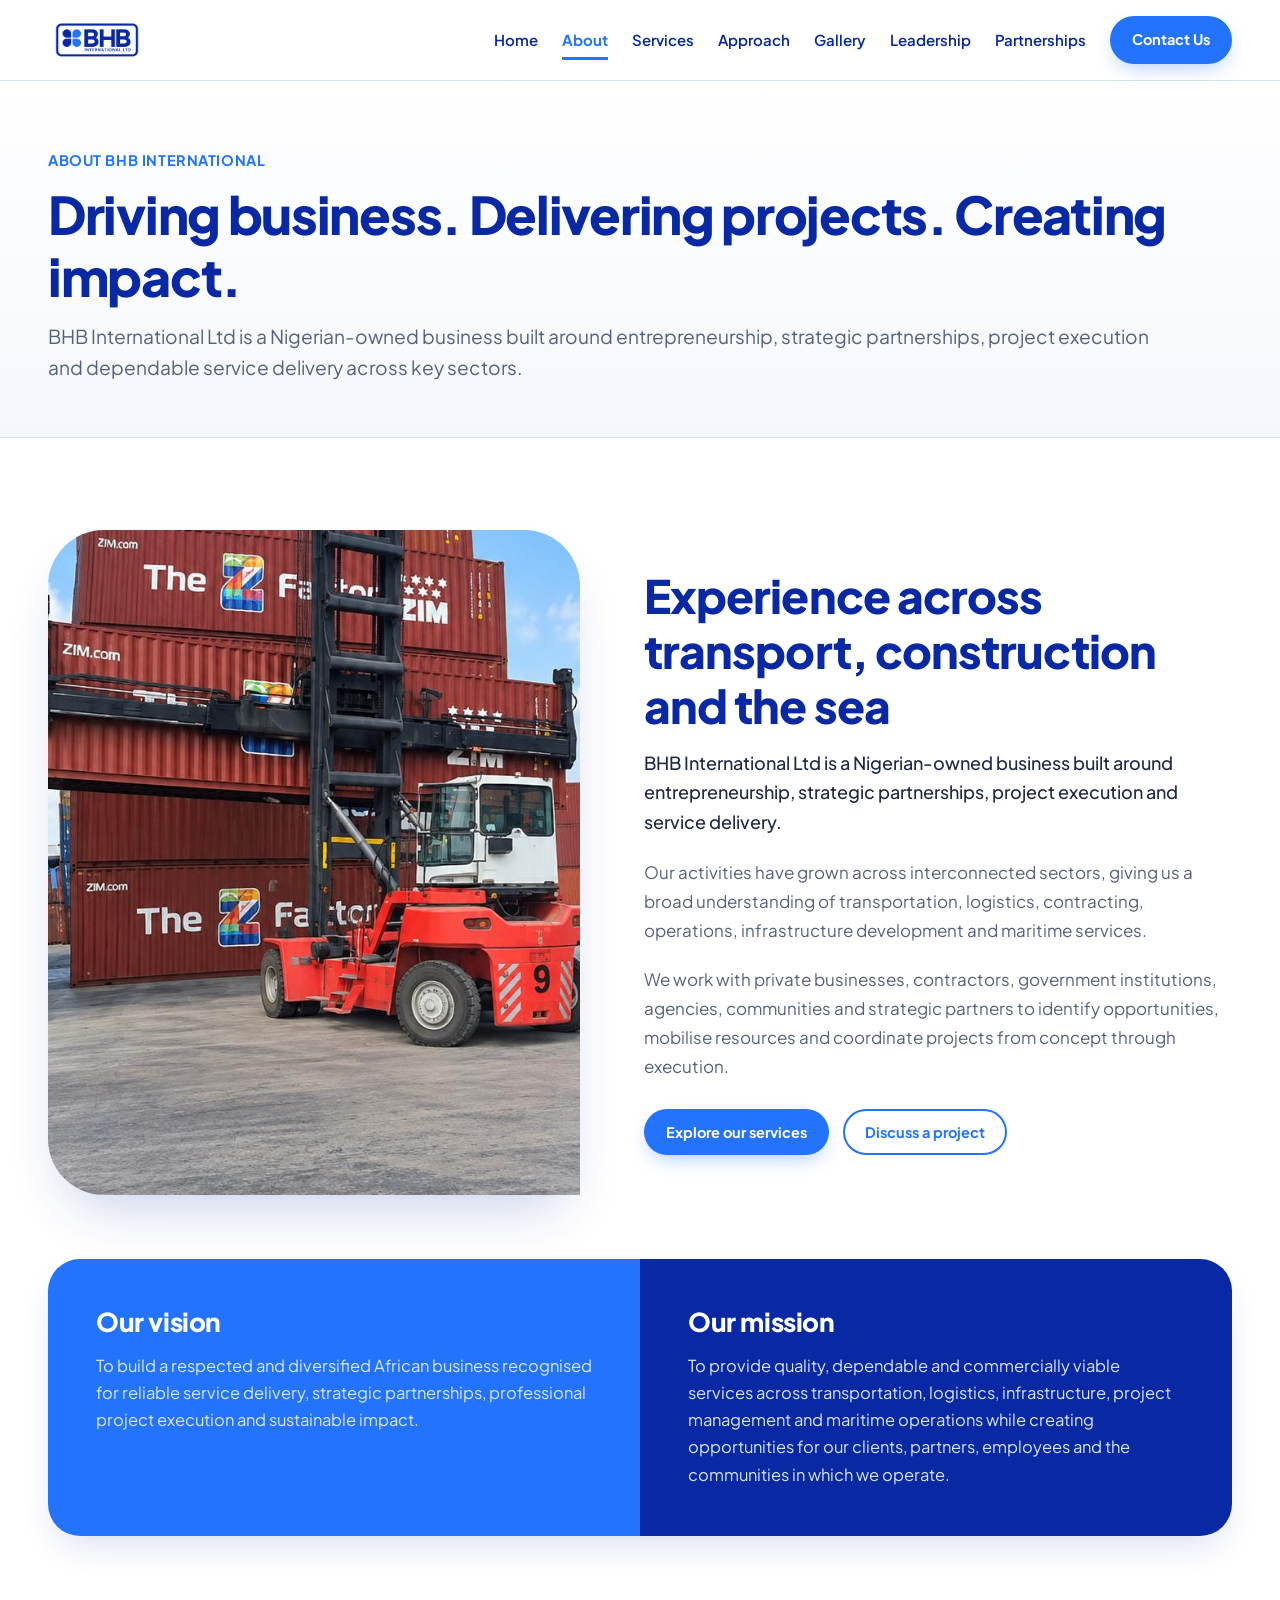
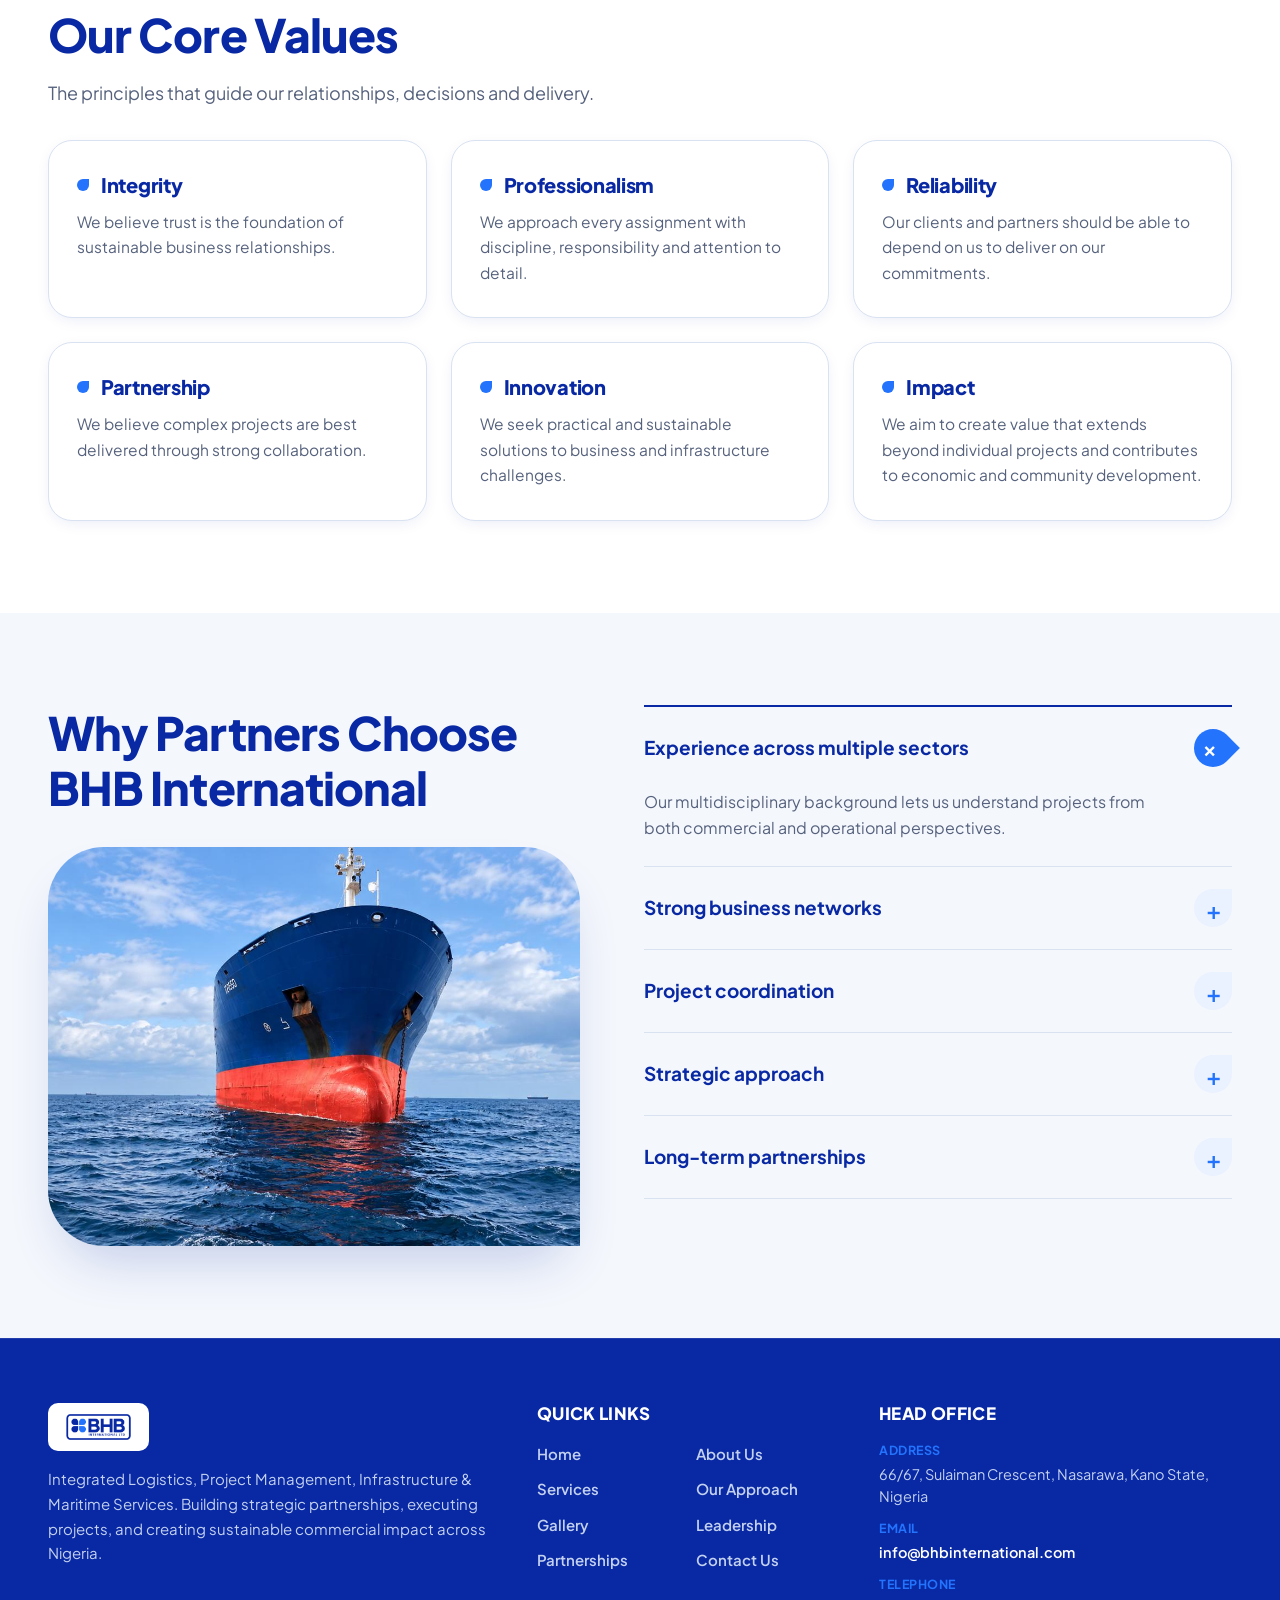
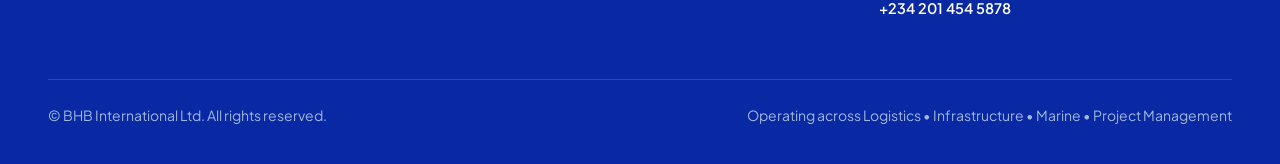
==== commit e3ffab63: "Update website logo, favicon, and brand color palette (#0828A4 / #2373FC)" ====
--- a/site/about.html
+++ b/site/about.html
@@ -10,6 +10,8 @@
 <link rel="preconnect" href="https://fonts.gstatic.com" crossorigin>
 <link href="https://fonts.googleapis.com/css2?family=Plus+Jakarta+Sans:wght@400;500;600;700;800&display=swap" rel="stylesheet">
 <link rel="stylesheet" href="style.css">
+  <link rel="icon" type="image/png" href="images/favicon.png">
+  <link rel="apple-touch-icon" href="images/favicon.png">
 </head>
 <body>
 <a class="sr skip" href="#main">Skip to content</a>
--- a/site/style.css
+++ b/site/style.css
@@ -1,11 +1,11 @@
 :root{
-  --navy:#303b5b; --blue:#194da0; --blue2:#2f6bd0; --sky:#e6eefb; --mist:#f4f7fc; --line:#d9e2f1;
+  --navy:#0828A4; --blue:#2373FC; --blue2:#2373FC; --sky:#eaf1ff; --mist:#f4f7fc; --line:#d9e2f1;
   --text:#1f2a44; --muted:#56627d; --white:#fff;
   --font:'Plus Jakarta Sans','Segoe UI',Arial,sans-serif;
   --petal:56px 56px 0 56px;
-  --shadow-sm:0 4px 16px -4px rgba(48,59,91,.10);
-  --shadow-md:0 16px 36px -10px rgba(48,59,91,.16);
-  --shadow-lg:0 28px 56px -20px rgba(25,77,160,.24);
+  --shadow-sm:0 4px 16px -4px rgba(8,40,164,.10);
+  --shadow-md:0 16px 36px -10px rgba(8,40,164,.16);
+  --shadow-lg:0 28px 56px -20px rgba(8,40,164,.24);
   color-scheme:light; box-sizing:border-box;
   padding-top:env(safe-area-inset-top,0px); padding-bottom:env(safe-area-inset-bottom,0px);
 }
@@ -32,7 +32,7 @@
 .menu a:hover{color:var(--blue);border-color:var(--blue2)}
 .menu a.active{color:var(--blue);border-color:var(--blue);font-weight:700}
 .btn{display:inline-flex;align-items:center;justify-content:center;gap:8px;padding:13px 26px;border-radius:999px;font-weight:700;text-decoration:none;font-size:15.5px;border:2px solid transparent;cursor:pointer;font-family:inherit;transition:all .25s ease}
-.btn.blue{background:var(--blue);color:#fff;box-shadow:0 8px 20px -6px rgba(25,77,160,.4)}.btn.blue:hover{background:var(--navy);color:#fff;transform:translateY(-2px);box-shadow:0 12px 24px -6px rgba(48,59,91,.45)}
+.btn.blue{background:var(--blue);color:#fff;box-shadow:0 8px 20px -6px rgba(35,115,252,.4)}.btn.blue:hover{background:var(--navy);color:#fff;transform:translateY(-2px);box-shadow:0 12px 24px -6px rgba(8,40,164,.45)}
 .btn.line{border-color:var(--blue);color:var(--blue);background:transparent}.btn.line:hover{background:var(--blue);color:#fff;transform:translateY(-2px)}
 .btn.white{background:#fff;color:var(--blue);box-shadow:var(--shadow-sm)}.btn.white:hover{background:var(--sky);transform:translateY(-2px)}
 .btn.sm{padding:9px 20px;font-size:14.5px}
@@ -71,7 +71,7 @@
 .collage .a{grid-row:1/3;border-radius:120px 120px 0 120px;box-shadow:var(--shadow-md)}
 .collage .b{border-radius:0 80px 80px 80px;box-shadow:var(--shadow-sm)}
 .collage .c{border-radius:80px 80px 80px 0;box-shadow:var(--shadow-sm)}
-.facts{display:grid;grid-template-columns:repeat(4,1fr);margin-top:64px;background:var(--blue);color:#fff;border-radius:28px 28px 0 0;box-shadow:0 -10px 30px -15px rgba(25,77,160,.4)}
+.facts{display:grid;grid-template-columns:repeat(4,1fr);margin-top:64px;background:var(--blue);color:#fff;border-radius:28px 28px 0 0;box-shadow:0 -10px 30px -15px rgba(8,40,164,.4)}
 .facts div{padding:26px 28px;border-left:1px solid rgba(255,255,255,.22);transition:background .3s}
 .facts div:hover{background:rgba(255,255,255,.05)}
 .facts div:first-child{border-left:0}
@@ -145,7 +145,7 @@
 .tab{all:unset;cursor:pointer;display:flex;gap:14px;align-items:center;padding:14px 18px;border-radius:16px;font-weight:700;color:var(--navy);font-size:15.5px;line-height:1.3;transition:all .25s cubic-bezier(0.16,1,0.3,1)}
 .tab i{font-style:normal;flex:0 0 32px;height:32px;border-radius:50% 0 50% 50%;background:var(--sky);color:var(--blue);display:grid;place-items:center;font-size:13.5px;font-weight:800;transition:all .25s ease}
 .tab:hover{background:#fff;color:var(--blue);transform:translateX(4px);box-shadow:var(--shadow-sm)}
-.tab[aria-selected="true"]{background:var(--blue);color:#fff;box-shadow:0 8px 20px -4px rgba(25,77,160,.45);transform:none}
+.tab[aria-selected="true"]{background:var(--blue);color:#fff;box-shadow:0 8px 20px -4px rgba(35,115,252,.45);transform:none}
 .tab[aria-selected="true"] i{background:#fff;color:var(--blue)}
 .panel{padding:44px 48px;transition:opacity .3s ease}
 .panel[hidden]{display:none}
@@ -222,7 +222,7 @@
 /* Institutional / Partnerships Section (Navy) */
 .dark{background:var(--navy);color:#dbe4f6;overflow:hidden}
 .dark .h2,.dark h3{color:#fff}
-.dark .kicker{color:#9fc0f5}
+.dark .kicker{color:var(--blue)}
 .dark .sub{color:#c3d1ee}
 .dark-split{display:grid;grid-template-columns:1.1fr 0.9fr;gap:56px;align-items:center}
 .dark-card{background:rgba(255,255,255,.07);border:1px solid rgba(255,255,255,.14);border-radius:28px;padding:32px 30px;backdrop-filter:blur(8px);margin-top:20px;box-shadow:0 12px 30px rgba(0,0,0,.25)}
@@ -234,7 +234,7 @@
 .dark-photo-card:hover img{transform:scale(1.04)}
 .checks{list-style:none;margin:28px 0 0;padding:0;display:grid;grid-template-columns:1fr 1fr;gap:12px 24px}
 .checks li{position:relative;padding:8px 0 8px 30px;font-weight:600;font-size:15.5px;color:#f0f5ff;border-bottom:1px solid rgba(255,255,255,.12)}
-.checks li::before{content:"";position:absolute;left:0;top:14px;width:14px;height:14px;border-radius:50% 0 50% 50%;background:#6ea2f5}
+.checks li::before{content:"";position:absolute;left:0;top:14px;width:14px;height:14px;border-radius:50% 0 50% 50%;background:var(--blue)}
 
 @media(max-width:980px){
   .dark-split{grid-template-columns:1fr;gap:40px}
@@ -247,15 +247,15 @@
 
 /* Leadership & CEO Profile */
 .lead-grid{display:grid;grid-template-columns:390px 1fr;gap:64px;align-items:start}
-.profile{background:var(--blue);color:#fff;border-radius:40px 40px 0 40px;padding:36px 32px;position:sticky;top:110px;box-shadow:var(--shadow-lg)}
-.ceo-photo{width:100%;aspect-ratio:4/4.8;max-width:280px;margin:0 auto 24px;border-radius:28px 28px 0 28px;overflow:hidden;box-shadow:0 16px 32px -8px rgba(0,0,0,0.35);border:3px solid rgba(255,255,255,0.35);background:#24355a}
+.profile{background:var(--navy);color:#fff;border-radius:40px 40px 0 40px;padding:36px 32px;position:sticky;top:110px;box-shadow:var(--shadow-lg)}
+.ceo-photo{width:100%;aspect-ratio:4/4.8;max-width:280px;margin:0 auto 24px;border-radius:28px 28px 0 28px;overflow:hidden;box-shadow:0 16px 32px -8px rgba(0,0,0,0.35);border:3px solid rgba(255,255,255,0.35);background:var(--navy)}
 .ceo-photo img{width:100%;height:100%;object-fit:cover;object-position:50% 12%;transition:transform .6s ease}
 .ceo-photo:hover img{transform:scale(1.04)}
 .profile h3{color:#fff;font-size:32px;font-weight:800;letter-spacing:-.02em}
-.profile .role{color:#b9d0f7;font-weight:700;font-size:16px;margin:4px 0 22px}
+.profile .role{color:var(--sky);font-weight:700;font-size:16px;margin:4px 0 22px}
 .profile blockquote{margin:0;padding-top:20px;border-top:1px solid rgba(255,255,255,.25);font-size:18.5px;font-weight:600;line-height:1.45;color:#f4f8ff}
 .profile dl{margin:22px 0 0}
-.profile dt{font-size:13px;color:#b9d0f7;font-weight:700;text-transform:uppercase;letter-spacing:.03em;margin-top:14px}
+.profile dt{font-size:13px;color:var(--sky);font-weight:700;text-transform:uppercase;letter-spacing:.03em;margin-top:14px}
 .profile dd{margin:2px 0 0;font-weight:600;font-size:15px;color:#fff;line-height:1.5}
 .bio p{color:var(--muted);font-size:16.5px;line-height:1.75}
 .bio p:first-child{font-size:19.5px;color:var(--text);font-weight:500;line-height:1.6}
@@ -283,14 +283,14 @@
 .chips li:nth-child(3n+2){background:var(--sky);border-color:var(--sky)}
 
 /* Contact Section & Form */
-.contact{background:linear-gradient(135deg,var(--blue) 0%,#123a7c 100%);color:#fff}
+.contact{background:linear-gradient(135deg,var(--navy) 0%,#05186b 100%);color:#fff}
 .contact .h2{color:#fff}
-.contact .kicker{color:#cfe0fb}
+.contact .kicker{color:var(--blue)}
 .contact .sub{color:#d3e1fb}
 .cgrid{display:grid;grid-template-columns:1fr 1.1fr;gap:64px;align-items:start}
 .clist{list-style:none;margin:36px 0 0;padding:0}
 .clist li{padding:18px 0;border-top:1px solid rgba(255,255,255,.22)}
-.clist b{display:block;font-size:13.5px;color:#b9d0f7;font-weight:700;text-transform:uppercase;letter-spacing:.04em;margin-bottom:4px}
+.clist b{display:block;font-size:13.5px;color:var(--blue);font-weight:700;text-transform:uppercase;letter-spacing:.04em;margin-bottom:4px}
 .clist a{color:#fff;font-weight:700;font-size:18.5px;text-underline-offset:4px}
 .clist a:hover{text-decoration:underline}
 .clist span{font-weight:600;font-size:17.5px;line-height:1.5;display:block}
@@ -320,7 +320,7 @@
 footer nav a:hover{color:#fff;text-decoration:underline}
 .footer-contact{list-style:none;margin:0;padding:0}
 .footer-contact li{color:#c3d1ee;font-size:14.5px;line-height:1.55;margin-bottom:12px}
-.footer-contact b{display:block;color:#9fc0f5;font-size:12.5px;text-transform:uppercase;letter-spacing:.04em;margin-bottom:2px}
+.footer-contact b{display:block;color:var(--blue);font-size:12.5px;text-transform:uppercase;letter-spacing:.04em;margin-bottom:2px}
 .footer-contact a{color:#fff;font-weight:600}
 .footer-bottom{margin-top:48px;padding-top:24px;border-top:1px solid rgba(255,255,255,.14);display:flex;justify-content:space-between;align-items:center;gap:16px;flex-wrap:wrap;font-size:14px;color:#a2b7dc}
 
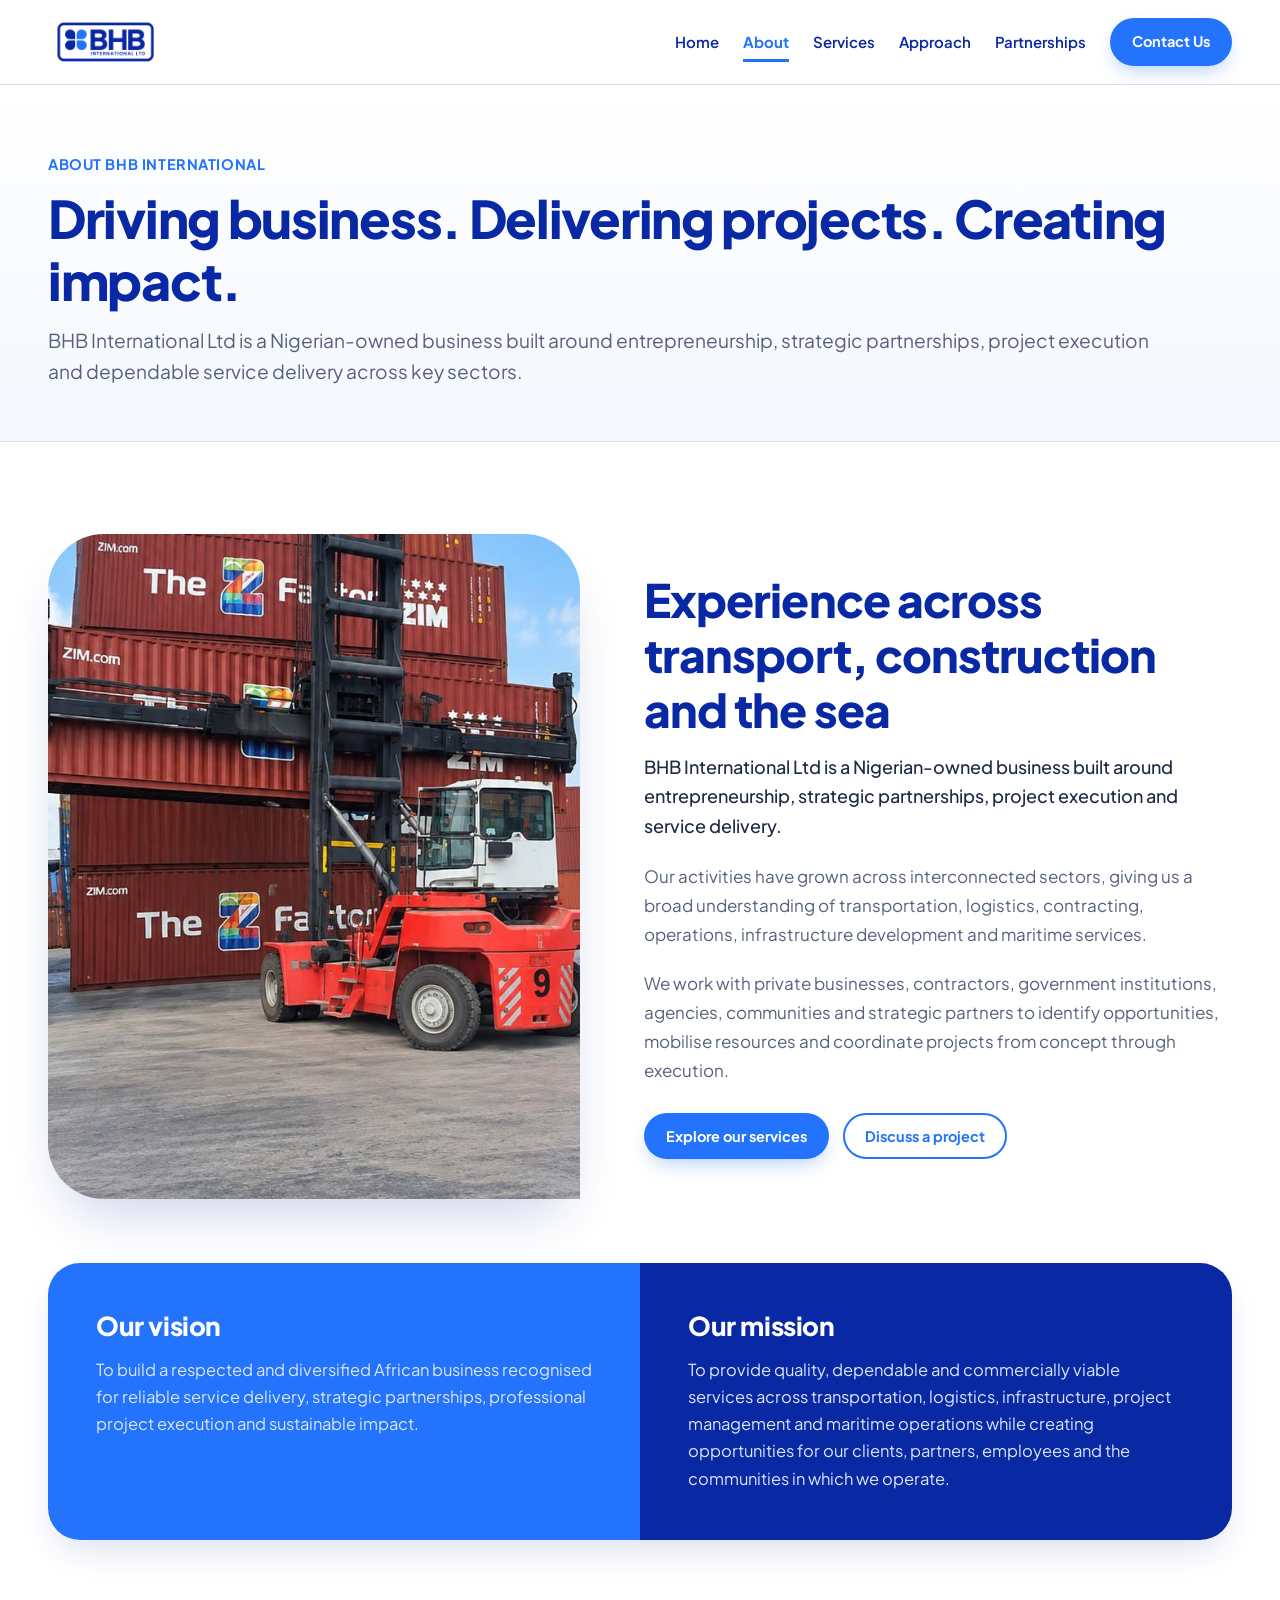
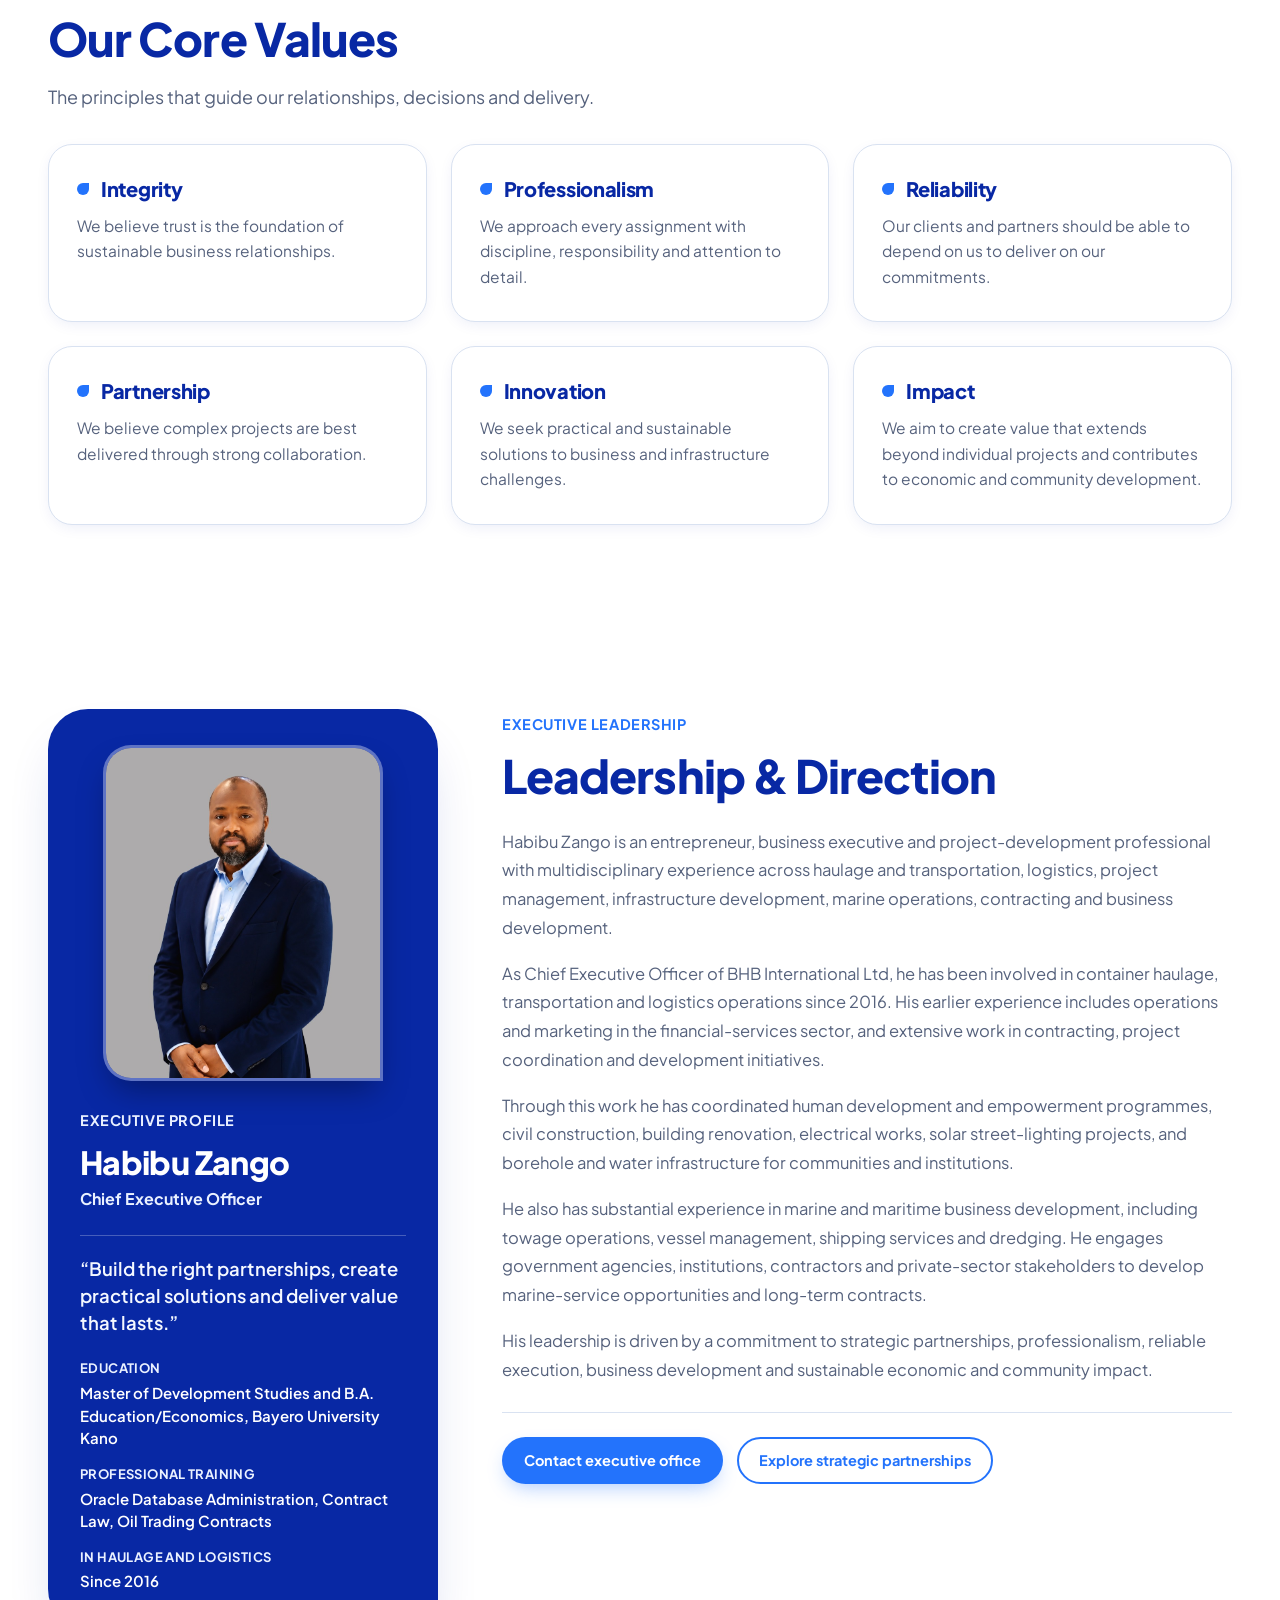
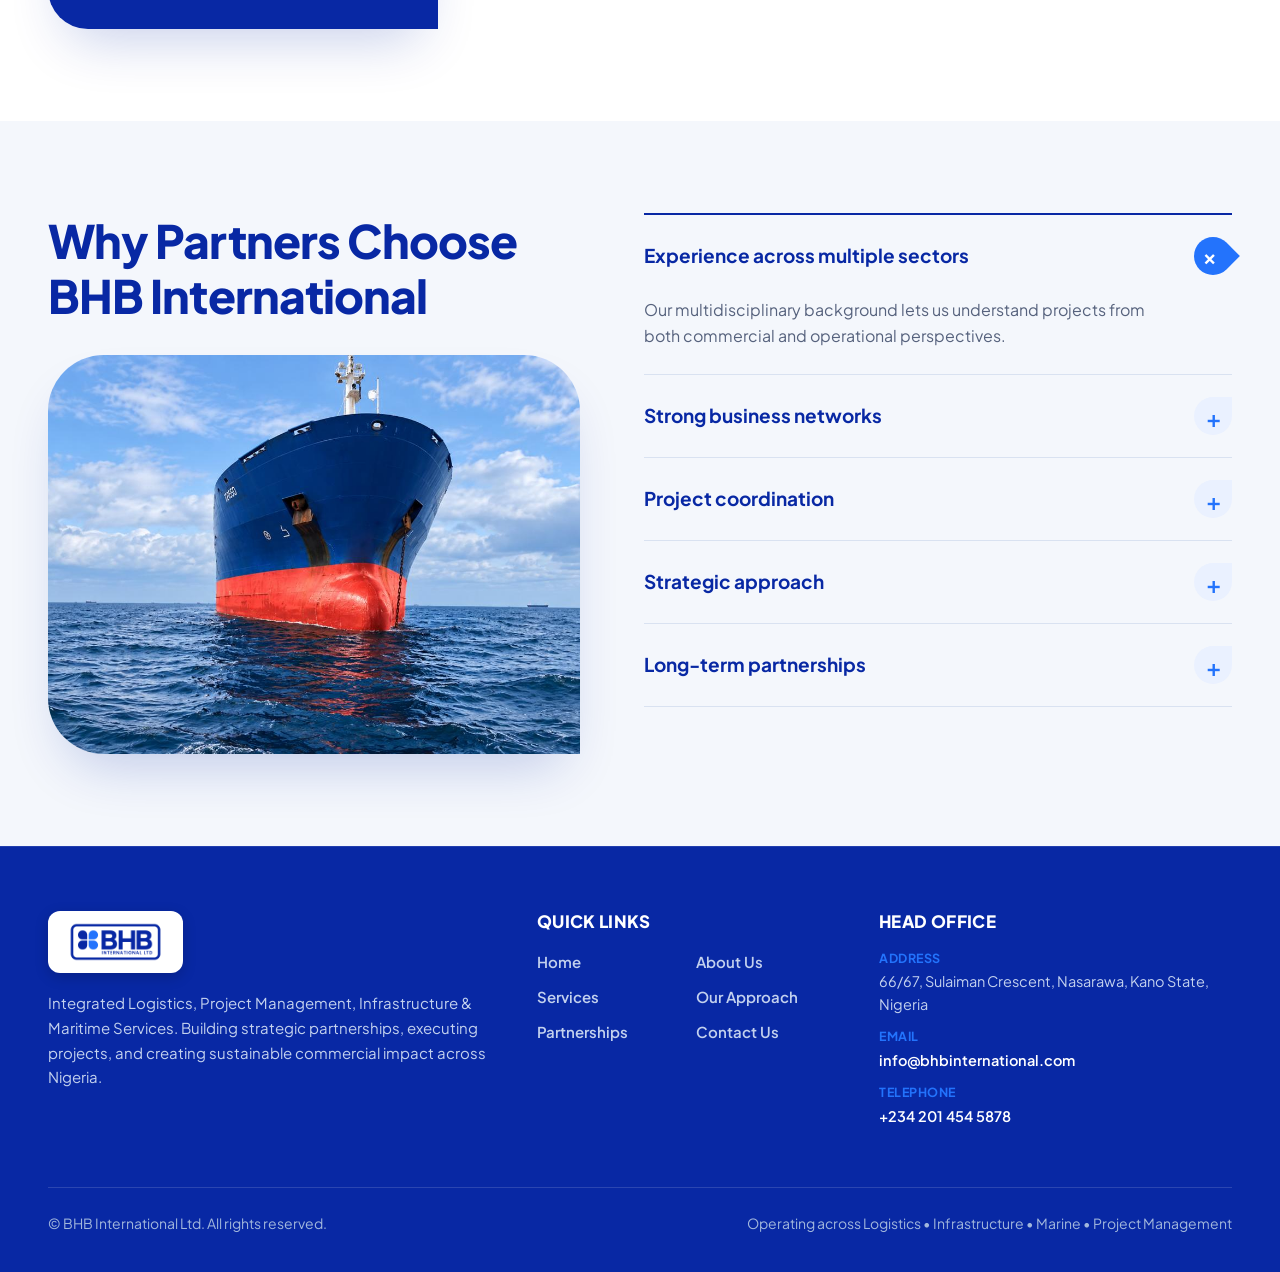
==== commit 4bda6357: "Update favicon, increase logo sizes, remove Gallery & standalone Leadership pages, embed Founder pro" ====
--- a/site/about.html
+++ b/site/about.html
@@ -10,8 +10,11 @@
 <link rel="preconnect" href="https://fonts.gstatic.com" crossorigin>
 <link href="https://fonts.googleapis.com/css2?family=Plus+Jakarta+Sans:wght@400;500;600;700;800&display=swap" rel="stylesheet">
 <link rel="stylesheet" href="style.css">
-  <link rel="icon" type="image/png" href="images/favicon.png">
-  <link rel="apple-touch-icon" href="images/favicon.png">
+  
+  
+  <link rel="icon" type="image/png" href="images/favicon.png?v=2">
+  <link rel="icon" type="image/x-icon" href="images/favicon.ico?v=2">
+  <link rel="apple-touch-icon" href="images/favicon.png?v=2">
 </head>
 <body>
 <a class="sr skip" href="#main">Skip to content</a>
@@ -19,18 +22,16 @@
 <header class="nav">
   <div class="wrap">
     <a class="brand" href="index.html" aria-label="BHB International Ltd home">
-      <img data-img="logo" alt="BHB International Ltd logo" width="130" height="46">
+      <img data-img="logo" alt="BHB International Ltd logo" width="160" height="54">
     </a>
     <button class="burger" id="burger" aria-label="Open menu" aria-expanded="false" aria-controls="menu">
       <span></span><span></span><span></span>
     </button>
-    <ul class="menu" id="menu">
+        <ul class="menu" id="menu">
       <li><a href="index.html">Home</a></li>
       <li><a href="about.html">About</a></li>
       <li><a href="services.html">Services</a></li>
       <li><a href="approach.html">Approach</a></li>
-      <li><a href="gallery.html">Gallery</a></li>
-      <li><a href="leadership.html">Leadership</a></li>
       <li><a href="partnerships.html">Partnerships</a></li>
       <li class="cta-d"><a class="btn blue sm" href="contact.html">Contact Us</a></li>
     </ul>
@@ -110,6 +111,42 @@
   </div>
 </section>
 
+
+<!-- Executive Leadership Section -->
+<section id="leadership" class="reveal">
+  <div class="wrap">
+    <div class="lead-grid">
+      <aside class="profile">
+        <div class="ceo-photo">
+          <img data-img="ceo" alt="Habibu Zango, Chief Executive Officer of BHB International Ltd">
+        </div>
+        <div class="kicker" style="color:var(--sky)">Executive Profile</div>
+        <h3>Habibu Zango</h3>
+        <div class="role">Chief Executive Officer</div>
+        <blockquote>“Build the right partnerships, create practical solutions and deliver value that lasts.”</blockquote>
+        <dl>
+          <dt>Education</dt><dd>Master of Development Studies and B.A. Education/Economics, Bayero University Kano</dd>
+          <dt>Professional training</dt><dd>Oracle Database Administration, Contract Law, Oil Trading Contracts</dd>
+          <dt>In haulage and logistics</dt><dd>Since 2016</dd>
+        </dl>
+      </aside>
+      <div class="bio">
+        <div class="kicker">Executive Leadership</div>
+        <h2 class="h2" style="margin-bottom:24px">Leadership &amp; Direction</h2>
+        <p>Habibu Zango is an entrepreneur, business executive and project-development professional with multidisciplinary experience across haulage and transportation, logistics, project management, infrastructure development, marine operations, contracting and business development.</p>
+        <p>As Chief Executive Officer of BHB International Ltd, he has been involved in container haulage, transportation and logistics operations since 2016. His earlier experience includes operations and marketing in the financial-services sector, and extensive work in contracting, project coordination and development initiatives.</p>
+        <p>Through this work he has coordinated human development and empowerment programmes, civil construction, building renovation, electrical works, solar street-lighting projects, and borehole and water infrastructure for communities and institutions.</p>
+        <p>He also has substantial experience in marine and maritime business development, including towage operations, vessel management, shipping services and dredging. He engages government agencies, institutions, contractors and private-sector stakeholders to develop marine-service opportunities and long-term contracts.</p>
+        <p>His leadership is driven by a commitment to strategic partnerships, professionalism, reliable execution, business development and sustainable economic and community impact.</p>
+        <div style="margin-top:28px;padding-top:24px;border-top:1px solid var(--line);display:flex;gap:14px;flex-wrap:wrap">
+          <a class="btn blue sm" href="contact.html">Contact executive office</a>
+          <a class="btn line sm" href="partnerships.html">Explore strategic partnerships</a>
+        </div>
+      </div>
+    </div>
+  </div>
+</section>
+
 <!-- Why Choose Us -->
 <section class="tint reveal">
   <div class="wrap">
@@ -134,18 +171,16 @@
   <div class="wrap">
     <div class="footer-grid">
       <div class="brand-col">
-        <img data-img="logo" alt="BHB International Ltd" width="150" height="54">
+        <img data-img="logo" alt="BHB International Ltd" width="180" height="62">
         <p>Integrated Logistics, Project Management, Infrastructure &amp; Maritime Services. Building strategic partnerships, executing projects, and creating sustainable commercial impact across Nigeria.</p>
       </div>
       <div>
-        <h4>Quick Links</h4>
+                <h4>Quick Links</h4>
         <nav aria-label="Footer Navigation">
           <a href="index.html">Home</a>
           <a href="about.html">About Us</a>
           <a href="services.html">Services</a>
           <a href="approach.html">Our Approach</a>
-          <a href="gallery.html">Gallery</a>
-          <a href="leadership.html">Leadership</a>
           <a href="partnerships.html">Partnerships</a>
           <a href="contact.html">Contact Us</a>
         </nav>
--- a/site/style.css
+++ b/site/style.css
@@ -24,9 +24,10 @@
 /* Main Navigation */
 header.nav{position:sticky;top:env(safe-area-inset-top,0px);z-index:40;background:rgba(255,255,255,.98);backdrop-filter:blur(12px);border-bottom:1px solid var(--line);transition:box-shadow .3s ease}
 .nav.scrolled{box-shadow:var(--shadow-sm)}
-.nav .wrap{display:flex;align-items:center;justify-content:space-between;height:80px;gap:20px}
+.nav .wrap{display:flex;align-items:center;justify-content:space-between;height:84px;gap:20px}
 .brand{display:flex;align-items:center}
-.brand img{height:46px;width:auto}
+.brand img{height:54px;width:auto;max-width:220px;transition:transform .2s ease}
+.brand:hover img{transform:scale(1.02)}
 .menu{display:flex;align-items:center;gap:24px;list-style:none;margin:0;padding:0;font-weight:600;font-size:15px}
 .menu a{text-decoration:none;color:var(--navy);padding:8px 0;border-bottom:3px solid transparent;transition:color .2s,border-color .2s}
 .menu a:hover{color:var(--blue);border-color:var(--blue2)}
@@ -177,31 +178,6 @@
   .scope,.panel:not(.hasimg) .scope{grid-template-columns:1fr}
 }
 
-/* Gallery & Lightbox */
-.gal{display:grid;grid-template-columns:repeat(4,1fr);grid-auto-rows:220px;gap:16px}
-.gal button{all:unset;cursor:zoom-in;position:relative;overflow:hidden;border-radius:24px;display:block;box-shadow:var(--shadow-sm);transition:all .3s ease}
-.gal button:focus-visible{outline:3px solid var(--blue2);outline-offset:3px}
-.gal button:hover{transform:translateY(-4px);box-shadow:var(--shadow-md)}
-.gal img{width:100%;height:100%;object-fit:cover;transition:transform .6s ease}
-.gal button:hover img{transform:scale(1.06)}
-.gal span{position:absolute;left:0;right:0;bottom:0;padding:34px 18px 14px;color:#fff;font-weight:600;font-size:14.5px;background:linear-gradient(0deg,rgba(18,26,48,.92),transparent);line-height:1.3}
-.gal .w2{grid-column:span 2}.gal .h2r{grid-row:span 2}
-@media(max-width:900px){.gal{grid-template-columns:1fr 1fr;grid-auto-rows:180px}}
-@media(max-width:540px){.gal{grid-template-columns:1fr;grid-auto-rows:220px}.gal .w2{grid-column:span 1}.gal .h2r{grid-row:span 1}}
-
-.lb{position:fixed;inset:0;background:rgba(18,26,48,.96);z-index:90;display:none;align-items:center;justify-content:center;padding:24px;backdrop-filter:blur(6px)}
-.lb.open{display:flex}
-.lb figure{margin:0;max-width:min(1100px,100%);text-align:center;color:#fff}
-.lb img{max-height:78vh;margin:0 auto;border-radius:18px;box-shadow:0 30px 60px rgba(0,0,0,.6)}
-.lb figcaption{margin-top:16px;font-weight:600;font-size:17px;color:#e1ebfb}
-.lb button{position:absolute;background:#fff;color:var(--navy);border:0;border-radius:50%;width:50px;height:50px;font-size:24px;cursor:pointer;font-weight:700;display:grid;place-items:center;transition:background .2s,transform .2s;box-shadow:0 6px 18px rgba(0,0,0,.3)}
-.lb button:hover{background:var(--sky);transform:scale(1.08)}
-.lb .x{top:max(20px,env(safe-area-inset-top,0px));right:24px}
-.lb .p{left:24px;top:50%;transform:translateY(-50%)}
-.lb .p:hover{transform:translateY(-50%) scale(1.08)}
-.lb .n{right:24px;top:50%;transform:translateY(-50%)}
-.lb .n:hover{transform:translateY(-50%) scale(1.08)}
-
 /* Approach Process Timeline */
 .steps{display:grid;grid-template-columns:repeat(5,1fr);gap:24px;position:relative;counter-reset:s;margin-top:16px}
 .steps::before{content:"";position:absolute;left:30px;right:30px;top:32px;height:4px;background:var(--line);border-radius:4px;z-index:0}
@@ -312,7 +288,7 @@
 /* Refined Corporate Footer */
 footer{background:var(--navy);color:#dbe4f6;padding:64px 0 36px;border-top:1px solid rgba(255,255,255,.1)}
 .footer-grid{display:grid;grid-template-columns:1.5fr 1fr 1.2fr;gap:48px;align-items:start}
-footer .brand-col img{height:48px;width:auto;margin-bottom:16px;background:#fff;padding:6px 12px;border-radius:10px}
+footer .brand-col img{height:62px;width:auto;margin-bottom:18px;background:#fff;padding:6px 14px;border-radius:12px;box-shadow:0 4px 14px rgba(0,0,0,0.18)}
 footer .brand-col p{color:#c3d1ee;font-size:15px;line-height:1.65;margin:0;max-width:44ch}
 footer h4{color:#fff;font-size:17px;font-weight:800;margin-bottom:18px;letter-spacing:.02em;text-transform:uppercase}
 footer nav{display:grid;grid-template-columns:1fr 1fr;gap:10px 24px}
@@ -363,4 +339,5 @@
 @media(prefers-reduced-motion:reduce){
   *{scroll-behavior:auto!important;transition:none!important;animation:none!important}
   .reveal,.reveal-stagger>*{opacity:1!important;transform:none!important}
-}+}
+@media(max-width:600px){.brand img{height:44px}footer .brand-col img{height:54px}}
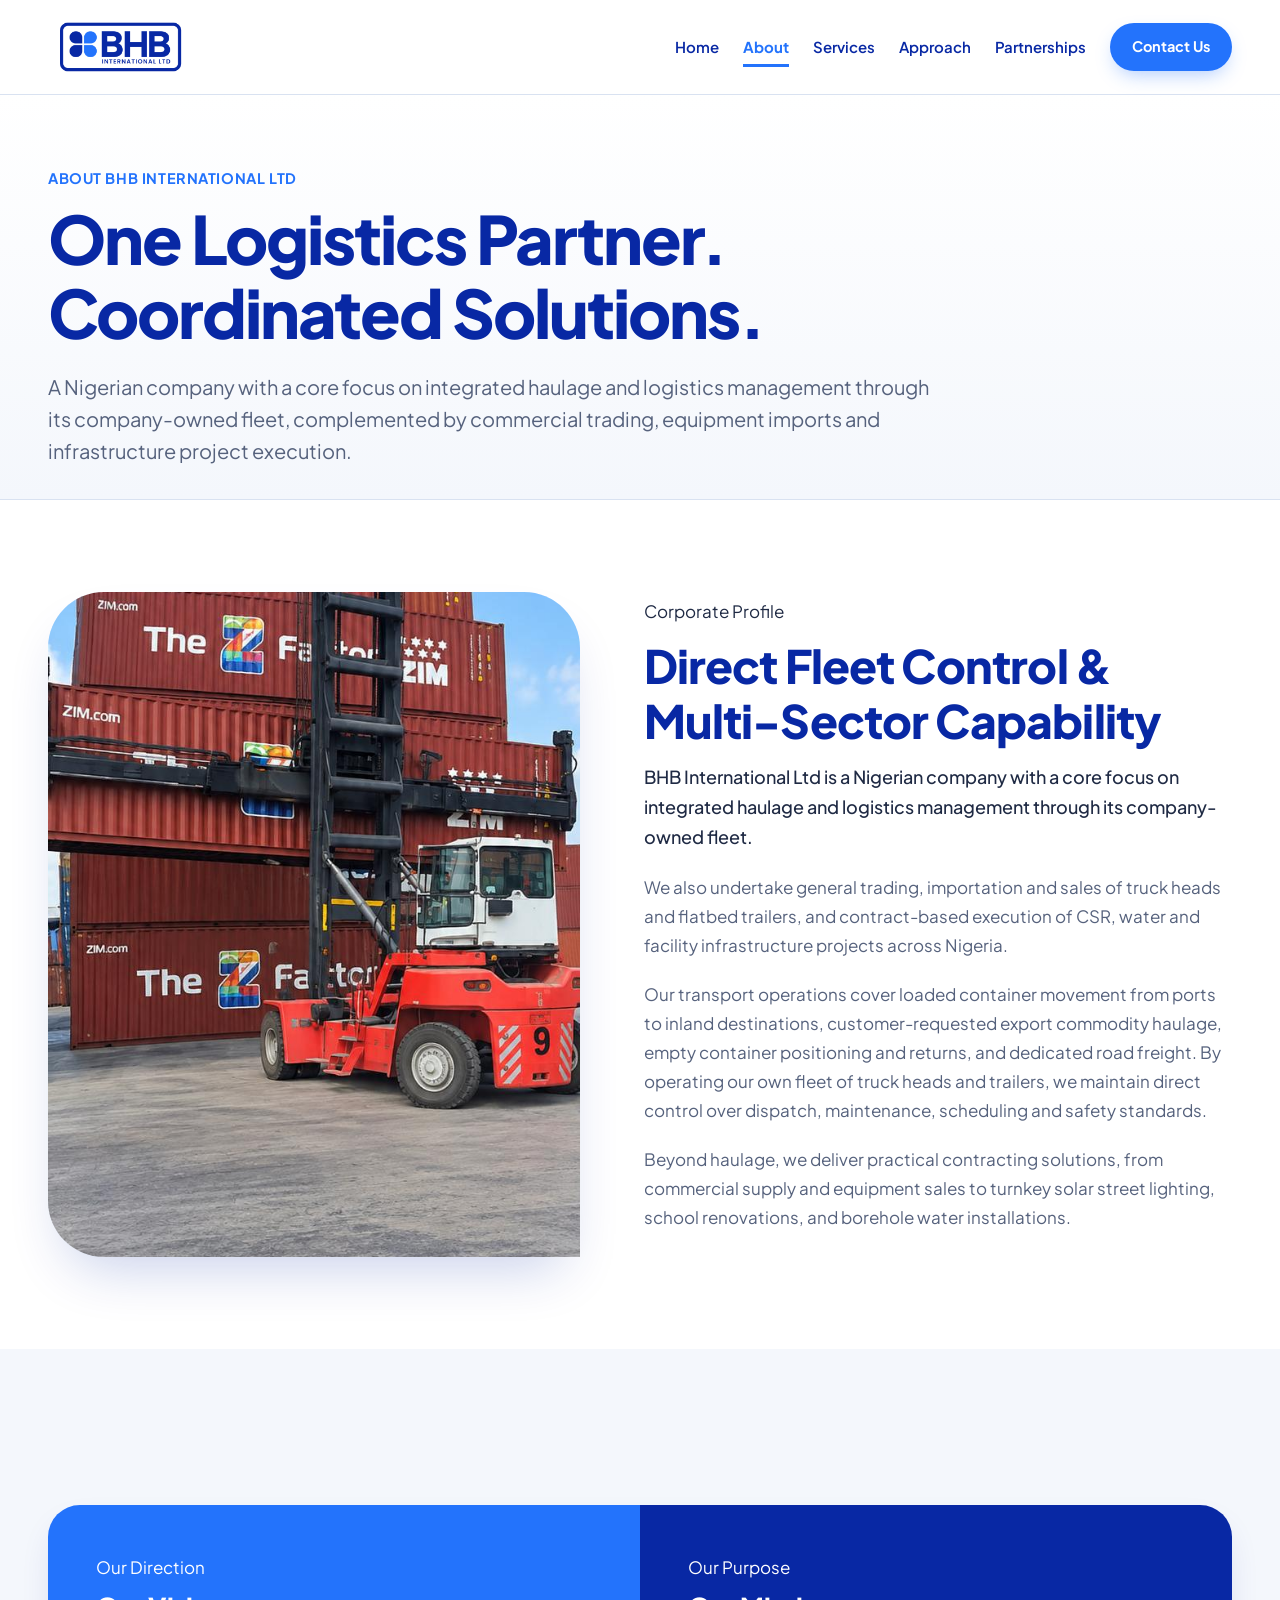
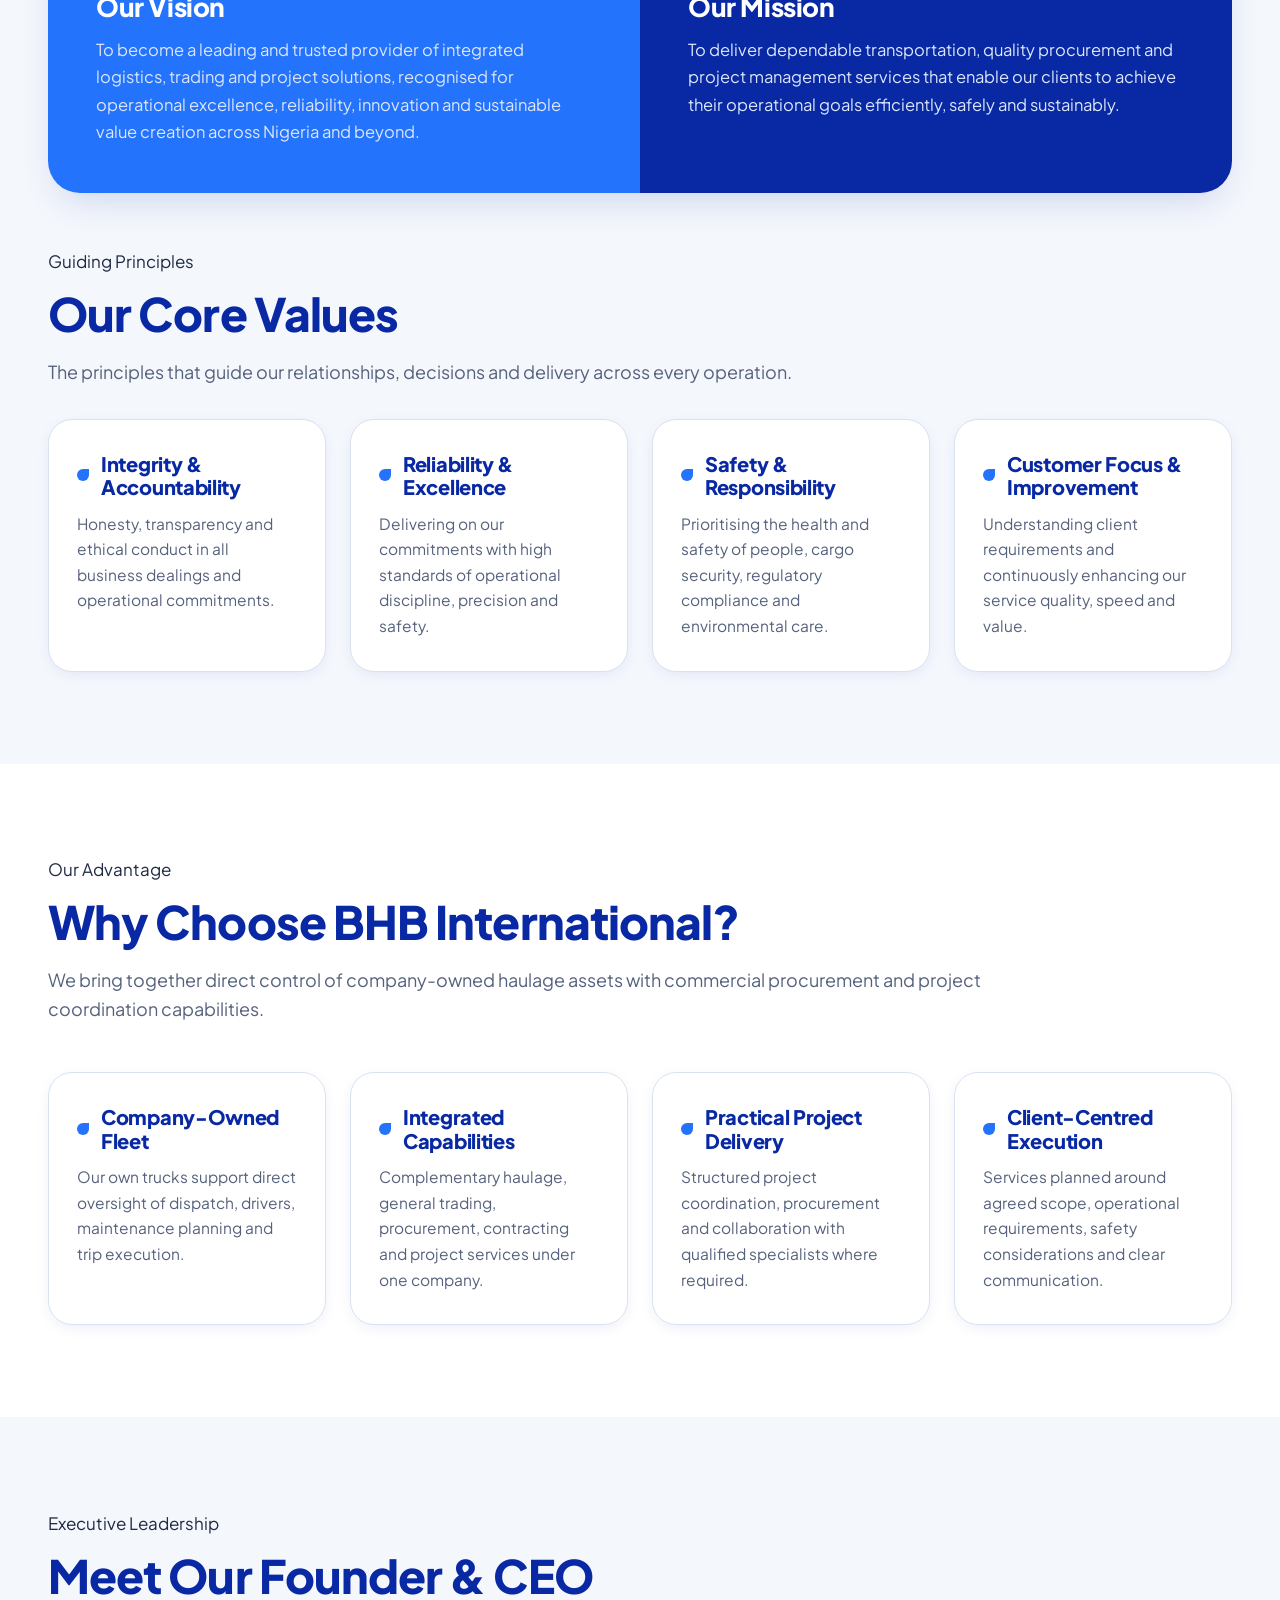
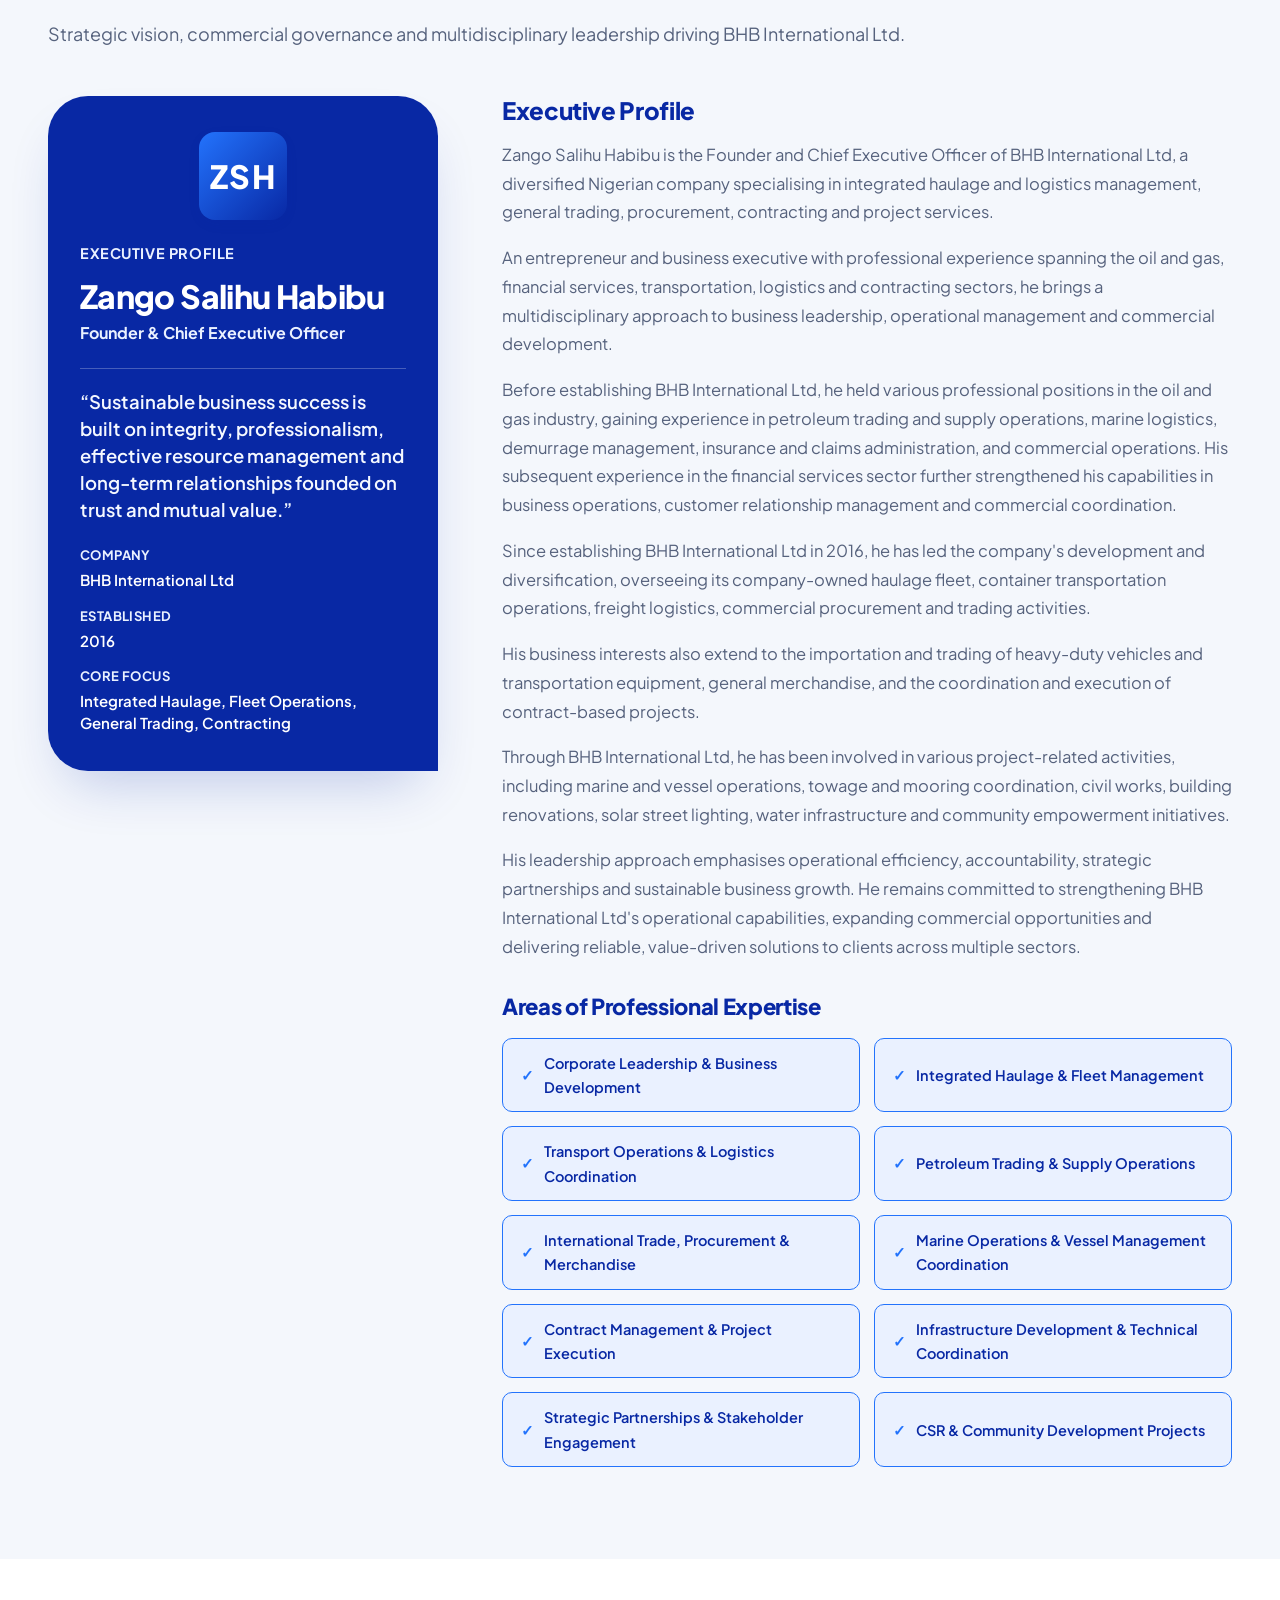
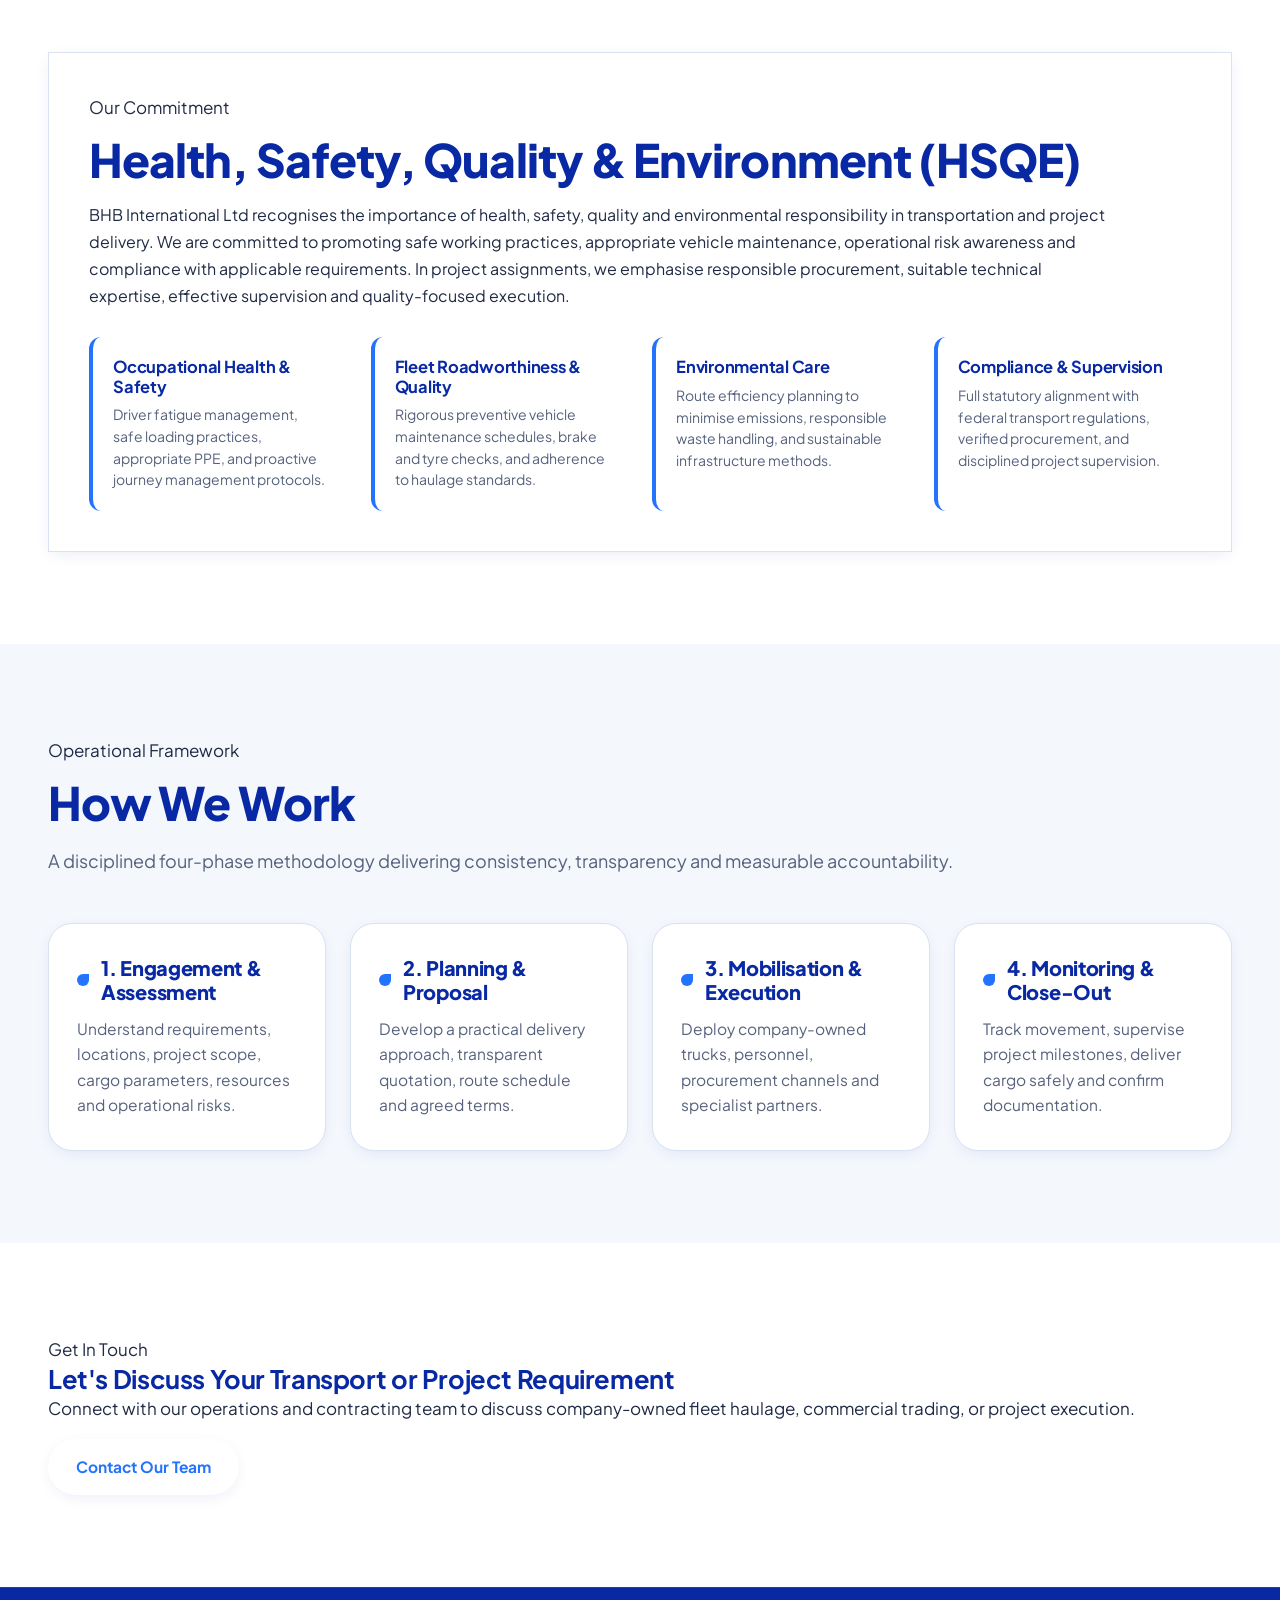
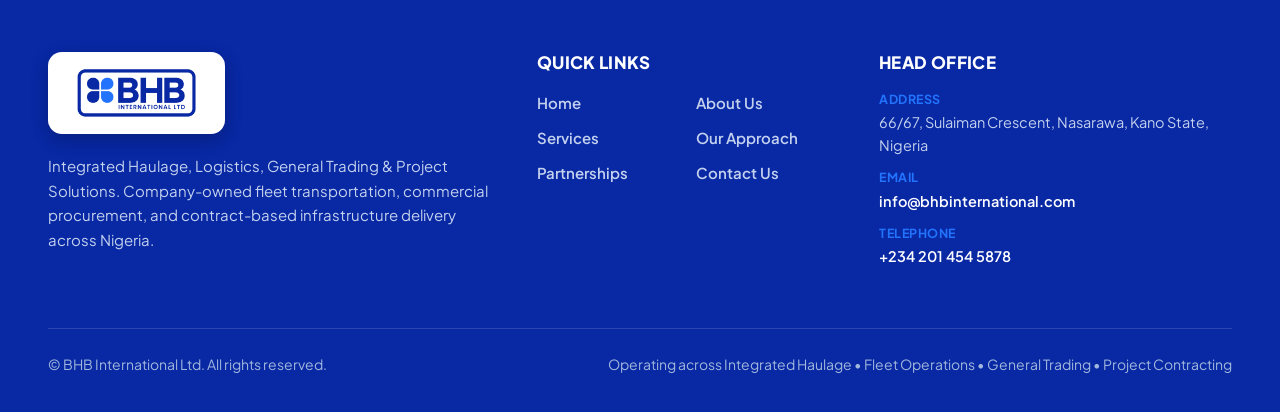
==== commit 1bbe0cbd: "Update BHB International website content in place to reflect two principal divisions (Integrated Tra" ====
--- a/site/about.html
+++ b/site/about.html
@@ -4,17 +4,15 @@
 <meta charset="utf-8">
 <meta name="viewport" content="width=device-width, initial-scale=1, viewport-fit=cover">
 <meta name="color-scheme" content="light">
-<title>About Us | BHB International Ltd</title>
-<meta name="description" content="Learn about BHB International Ltd, a Nigerian-owned business providing haulage, logistics, infrastructure, marine services, and project management.">
+<title>About Us | BHB International Ltd | Integrated Haulage &amp; General Trading</title>
+<meta name="description" content="Learn about BHB International Ltd, our company-owned fleet operations, leadership under Founder &amp; CEO Zango Salihu Habibu, vision, mission, HSQE commitment and core values.">
 <link rel="preconnect" href="https://fonts.googleapis.com">
 <link rel="preconnect" href="https://fonts.gstatic.com" crossorigin>
 <link href="https://fonts.googleapis.com/css2?family=Plus+Jakarta+Sans:wght@400;500;600;700;800&display=swap" rel="stylesheet">
 <link rel="stylesheet" href="style.css">
-  
-  
-  <link rel="icon" type="image/png" href="images/favicon.png?v=2">
-  <link rel="icon" type="image/x-icon" href="images/favicon.ico?v=2">
-  <link rel="apple-touch-icon" href="images/favicon.png?v=2">
+<link rel="icon" type="image/png" href="images/favicon.png?v=2">
+<link rel="icon" type="image/x-icon" href="images/favicon.ico?v=2">
+<link rel="apple-touch-icon" href="images/favicon.png?v=2">
 </head>
 <body>
 <a class="sr skip" href="#main">Skip to content</a>
@@ -22,12 +20,12 @@
 <header class="nav">
   <div class="wrap">
     <a class="brand" href="index.html" aria-label="BHB International Ltd home">
-      <img data-img="logo" alt="BHB International Ltd logo" width="160" height="54">
+      <img data-img="logo" alt="BHB International Ltd logo" width="220" height="68">
     </a>
     <button class="burger" id="burger" aria-label="Open menu" aria-expanded="false" aria-controls="menu">
       <span></span><span></span><span></span>
     </button>
-        <ul class="menu" id="menu">
+    <ul class="menu" id="menu">
       <li><a href="index.html">Home</a></li>
       <li><a href="about.html">About</a></li>
       <li><a href="services.html">Services</a></li>
@@ -39,129 +37,228 @@
 </header>
 
 <main id="main">
-<div class="page-hero">
-  <div class="wrap">
-    <div class="kicker">About BHB International</div>
-    <h1>Driving business. Delivering projects. Creating impact.</h1>
-    <p class="lead">BHB International Ltd is a Nigerian-owned business built around entrepreneurship, strategic partnerships, project execution and dependable service delivery across key sectors.</p>
+<!-- Page Hero -->
+<div class="hero page-hero">
+  <div class="wrap">
+    <div class="fade-up">
+      <div class="kicker">About BHB International Ltd</div>
+      <h1>One Logistics Partner.<br>Coordinated Solutions.</h1>
+      <p class="lead">A Nigerian company with a core focus on integrated haulage and logistics management through its company-owned fleet, complemented by commercial trading, equipment imports and infrastructure project execution.</p>
+    </div>
   </div>
 </div>
 
-<section>
+<!-- Company Overview -->
+<section class="reveal">
   <div class="wrap">
     <div class="split">
-      <div class="photo tall reveal">
-        <img data-img="yard" alt="Container handler stacking shipping containers in a terminal yard">
-      </div>
-      <div class="about-text reveal">
-        <h2 class="h2">Experience across transport, construction and the sea</h2>
-        <p class="sub" style="margin-top:14px;color:var(--text);font-weight:500">BHB International Ltd is a Nigerian-owned business built around entrepreneurship, strategic partnerships, project execution and service delivery.</p>
-        <p>Our activities have grown across interconnected sectors, giving us a broad understanding of transportation, logistics, contracting, operations, infrastructure development and maritime services.</p>
-        <p>We work with private businesses, contractors, government institutions, agencies, communities and strategic partners to identify opportunities, mobilise resources and coordinate projects from concept through execution.</p>
-        <div style="margin-top:28px;display:flex;gap:14px;flex-wrap:wrap">
-          <a class="btn blue sm" href="services.html">Explore our services</a>
-          <a class="btn line sm" href="contact.html">Discuss a project</a>
-        </div>
-      </div>
-    </div>
-
-    <div class="vm reveal">
+      <div class="photo tall"><img data-img="yard" alt="Container handler stacking shipping containers in a terminal yard"></div>
+      <div class="about-text">
+        <div class="tag" style="margin-bottom:12px">Corporate Profile</div>
+        <h2 class="h2">Direct Fleet Control &amp; Multi-Sector Capability</h2>
+        <p class="sub" style="margin-top:14px;color:var(--text);font-weight:500">BHB International Ltd is a Nigerian company with a core focus on integrated haulage and logistics management through its company-owned fleet.</p>
+        <p>We also undertake general trading, importation and sales of truck heads and flatbed trailers, and contract-based execution of CSR, water and facility infrastructure projects across Nigeria.</p>
+        <p>Our transport operations cover loaded container movement from ports to inland destinations, customer-requested export commodity haulage, empty container positioning and returns, and dedicated road freight. By operating our own fleet of truck heads and trailers, we maintain direct control over dispatch, maintenance, scheduling and safety standards.</p>
+        <p>Beyond haulage, we deliver practical contracting solutions, from commercial supply and equipment sales to turnkey solar street lighting, school renovations, and borehole water installations.</p>
+      </div>
+    </div>
+  </div>
+</section>
+
+<!-- Vision, Mission & Core Values -->
+<section class="tint reveal">
+  <div class="wrap">
+    <div class="vm">
       <div class="v">
-        <h3>Our vision</h3>
-        <p>To build a respected and diversified African business recognised for reliable service delivery, strategic partnerships, professional project execution and sustainable impact.</p>
+        <div class="tag" style="margin-bottom:10px">Our Direction</div>
+        <h3>Our Vision</h3>
+        <p>To become a leading and trusted provider of integrated logistics, trading and project solutions, recognised for operational excellence, reliability, innovation and sustainable value creation across Nigeria and beyond.</p>
       </div>
       <div class="m">
-        <h3>Our mission</h3>
-        <p>To provide quality, dependable and commercially viable services across transportation, logistics, infrastructure, project management and maritime operations while creating opportunities for our clients, partners, employees and the communities in which we operate.</p>
+        <div class="tag" style="margin-bottom:10px">Our Purpose</div>
+        <h3>Our Mission</h3>
+        <p>To deliver dependable transportation, quality procurement and project management services that enable our clients to achieve their operational goals efficiently, safely and sustainably.</p>
       </div>
     </div>
 
     <!-- Core Values -->
-    <div class="values-head reveal">
+    <div class="values-head reveal" style="margin-top:54px">
+      <div class="tag" style="margin-bottom:10px">Guiding Principles</div>
       <h2 class="h2">Our Core Values</h2>
-      <p class="sub">The principles that guide our relationships, decisions and delivery.</p>
-    </div>
-
-    <div class="values reveal-stagger">
-      <div class="val-card">
-        <h4>Integrity</h4>
-        <p>We believe trust is the foundation of sustainable business relationships.</p>
-      </div>
-      <div class="val-card">
-        <h4>Professionalism</h4>
-        <p>We approach every assignment with discipline, responsibility and attention to detail.</p>
-      </div>
-      <div class="val-card">
-        <h4>Reliability</h4>
-        <p>Our clients and partners should be able to depend on us to deliver on our commitments.</p>
-      </div>
-      <div class="val-card">
-        <h4>Partnership</h4>
-        <p>We believe complex projects are best delivered through strong collaboration.</p>
-      </div>
-      <div class="val-card">
-        <h4>Innovation</h4>
-        <p>We seek practical and sustainable solutions to business and infrastructure challenges.</p>
-      </div>
-      <div class="val-card">
-        <h4>Impact</h4>
-        <p>We aim to create value that extends beyond individual projects and contributes to economic and community development.</p>
-      </div>
-    </div>
-  </div>
-</section>
-
+      <p class="sub">The principles that guide our relationships, decisions and delivery across every operation.</p>
+    </div>
+
+    <div class="values-4grid reveal-stagger">
+      <div class="val-card">
+        <h4>Integrity &amp; Accountability</h4>
+        <p>Honesty, transparency and ethical conduct in all business dealings and operational commitments.</p>
+      </div>
+      <div class="val-card">
+        <h4>Reliability &amp; Excellence</h4>
+        <p>Delivering on our commitments with high standards of operational discipline, precision and safety.</p>
+      </div>
+      <div class="val-card">
+        <h4>Safety &amp; Responsibility</h4>
+        <p>Prioritising the health and safety of people, cargo security, regulatory compliance and environmental care.</p>
+      </div>
+      <div class="val-card">
+        <h4>Customer Focus &amp; Improvement</h4>
+        <p>Understanding client requirements and continuously enhancing our service quality, speed and value.</p>
+      </div>
+    </div>
+  </div>
+</section>
+
+<!-- Why Choose BHB Section -->
+<section class="reveal">
+  <div class="wrap">
+    <div class="head">
+      <div class="tag" style="margin-bottom:10px">Our Advantage</div>
+      <h2 class="h2">Why Choose BHB International?</h2>
+      <p class="sub">We bring together direct control of company-owned haulage assets with commercial procurement and project coordination capabilities.</p>
+    </div>
+    <div class="values-4grid reveal-stagger">
+      <div class="val-card">
+        <h4>Company-Owned Fleet</h4>
+        <p>Our own trucks support direct oversight of dispatch, drivers, maintenance planning and trip execution.</p>
+      </div>
+      <div class="val-card">
+        <h4>Integrated Capabilities</h4>
+        <p>Complementary haulage, general trading, procurement, contracting and project services under one company.</p>
+      </div>
+      <div class="val-card">
+        <h4>Practical Project Delivery</h4>
+        <p>Structured project coordination, procurement and collaboration with qualified specialists where required.</p>
+      </div>
+      <div class="val-card">
+        <h4>Client-Centred Execution</h4>
+        <p>Services planned around agreed scope, operational requirements, safety considerations and clear communication.</p>
+      </div>
+    </div>
+  </div>
+</section>
 
 <!-- Executive Leadership Section -->
-<section id="leadership" class="reveal">
-  <div class="wrap">
-    <div class="lead-grid">
+<section id="leadership" class="tint reveal">
+  <div class="wrap">
+    <div class="head">
+      <div class="tag" style="margin-bottom:10px">Executive Leadership</div>
+      <h2 class="h2">Meet Our Founder &amp; CEO</h2>
+      <p class="sub">Strategic vision, commercial governance and multidisciplinary leadership driving BHB International Ltd.</p>
+    </div>
+
+    <div class="lead-grid" style="margin-top:36px">
       <aside class="profile">
-        <div class="ceo-photo">
-          <img data-img="ceo" alt="Habibu Zango, Chief Executive Officer of BHB International Ltd">
-        </div>
+        <div class="lead-monogram" style="margin:0 auto 18px;width:88px;height:88px;font-size:32px">ZSH</div>
         <div class="kicker" style="color:var(--sky)">Executive Profile</div>
-        <h3>Habibu Zango</h3>
-        <div class="role">Chief Executive Officer</div>
-        <blockquote>“Build the right partnerships, create practical solutions and deliver value that lasts.”</blockquote>
+        <h3>Zango Salihu Habibu</h3>
+        <div class="role">Founder &amp; Chief Executive Officer</div>
+        <blockquote>“Sustainable business success is built on integrity, professionalism, effective resource management and long-term relationships founded on trust and mutual value.”</blockquote>
         <dl>
-          <dt>Education</dt><dd>Master of Development Studies and B.A. Education/Economics, Bayero University Kano</dd>
-          <dt>Professional training</dt><dd>Oracle Database Administration, Contract Law, Oil Trading Contracts</dd>
-          <dt>In haulage and logistics</dt><dd>Since 2016</dd>
+          <dt>Company</dt><dd>BHB International Ltd</dd>
+          <dt>Established</dt><dd>2016</dd>
+          <dt>Core focus</dt><dd>Integrated Haulage, Fleet Operations, General Trading, Contracting</dd>
         </dl>
       </aside>
+
       <div class="bio">
-        <div class="kicker">Executive Leadership</div>
-        <h2 class="h2" style="margin-bottom:24px">Leadership &amp; Direction</h2>
-        <p>Habibu Zango is an entrepreneur, business executive and project-development professional with multidisciplinary experience across haulage and transportation, logistics, project management, infrastructure development, marine operations, contracting and business development.</p>
-        <p>As Chief Executive Officer of BHB International Ltd, he has been involved in container haulage, transportation and logistics operations since 2016. His earlier experience includes operations and marketing in the financial-services sector, and extensive work in contracting, project coordination and development initiatives.</p>
-        <p>Through this work he has coordinated human development and empowerment programmes, civil construction, building renovation, electrical works, solar street-lighting projects, and borehole and water infrastructure for communities and institutions.</p>
-        <p>He also has substantial experience in marine and maritime business development, including towage operations, vessel management, shipping services and dredging. He engages government agencies, institutions, contractors and private-sector stakeholders to develop marine-service opportunities and long-term contracts.</p>
-        <p>His leadership is driven by a commitment to strategic partnerships, professionalism, reliable execution, business development and sustainable economic and community impact.</p>
-        <div style="margin-top:28px;padding-top:24px;border-top:1px solid var(--line);display:flex;gap:14px;flex-wrap:wrap">
-          <a class="btn blue sm" href="contact.html">Contact executive office</a>
-          <a class="btn line sm" href="partnerships.html">Explore strategic partnerships</a>
-        </div>
-      </div>
-    </div>
-  </div>
-</section>
-
-<!-- Why Choose Us -->
+        <h3 style="font-size:24px;font-weight:800;color:var(--navy);margin-bottom:16px">Executive Profile</h3>
+        <p>Zango Salihu Habibu is the Founder and Chief Executive Officer of BHB International Ltd, a diversified Nigerian company specialising in integrated haulage and logistics management, general trading, procurement, contracting and project services.</p>
+        <p>An entrepreneur and business executive with professional experience spanning the oil and gas, financial services, transportation, logistics and contracting sectors, he brings a multidisciplinary approach to business leadership, operational management and commercial development.</p>
+        <p>Before establishing BHB International Ltd, he held various professional positions in the oil and gas industry, gaining experience in petroleum trading and supply operations, marine logistics, demurrage management, insurance and claims administration, and commercial operations. His subsequent experience in the financial services sector further strengthened his capabilities in business operations, customer relationship management and commercial coordination.</p>
+        <p>Since establishing BHB International Ltd in 2016, he has led the company's development and diversification, overseeing its company-owned haulage fleet, container transportation operations, freight logistics, commercial procurement and trading activities.</p>
+        <p>His business interests also extend to the importation and trading of heavy-duty vehicles and transportation equipment, general merchandise, and the coordination and execution of contract-based projects.</p>
+        <p>Through BHB International Ltd, he has been involved in various project-related activities, including marine and vessel operations, towage and mooring coordination, civil works, building renovations, solar street lighting, water infrastructure and community empowerment initiatives.</p>
+        <p>His leadership approach emphasises operational efficiency, accountability, strategic partnerships and sustainable business growth. He remains committed to strengthening BHB International Ltd's operational capabilities, expanding commercial opportunities and delivering reliable, value-driven solutions to clients across multiple sectors.</p>
+
+        <h3 style="font-size:22px;font-weight:800;color:var(--navy);margin:32px 0 16px">Areas of Professional Expertise</h3>
+        <div class="expertise-grid">
+          <div class="exp-item">Corporate Leadership &amp; Business Development</div>
+          <div class="exp-item">Integrated Haulage &amp; Fleet Management</div>
+          <div class="exp-item">Transport Operations &amp; Logistics Coordination</div>
+          <div class="exp-item">Petroleum Trading &amp; Supply Operations</div>
+          <div class="exp-item">International Trade, Procurement &amp; Merchandise</div>
+          <div class="exp-item">Marine Operations &amp; Vessel Management Coordination</div>
+          <div class="exp-item">Contract Management &amp; Project Execution</div>
+          <div class="exp-item">Infrastructure Development &amp; Technical Coordination</div>
+          <div class="exp-item">Strategic Partnerships &amp; Stakeholder Engagement</div>
+          <div class="exp-item">CSR &amp; Community Development Projects</div>
+        </div>
+      </div>
+    </div>
+  </div>
+</section>
+
+<!-- Health, Safety, Quality & Environment (HSQE) -->
+<section id="hsqe" class="reveal">
+  <div class="wrap">
+    <div class="hsqe-box">
+      <div class="tag" style="margin-bottom:10px">Our Commitment</div>
+      <h2 class="h2">Health, Safety, Quality &amp; Environment (HSQE)</h2>
+      <p style="color:var(--text);font-size:16px;line-height:1.7;margin-top:14px;max-width:85ch">
+        BHB International Ltd recognises the importance of health, safety, quality and environmental responsibility in transportation and project delivery. We are committed to promoting safe working practices, appropriate vehicle maintenance, operational risk awareness and compliance with applicable requirements. In project assignments, we emphasise responsible procurement, suitable technical expertise, effective supervision and quality-focused execution.
+      </p>
+      <div class="hsqe-grid">
+        <div class="hsqe-item">
+          <h4>Occupational Health &amp; Safety</h4>
+          <p>Driver fatigue management, safe loading practices, appropriate PPE, and proactive journey management protocols.</p>
+        </div>
+        <div class="hsqe-item">
+          <h4>Fleet Roadworthiness &amp; Quality</h4>
+          <p>Rigorous preventive vehicle maintenance schedules, brake and tyre checks, and adherence to haulage standards.</p>
+        </div>
+        <div class="hsqe-item">
+          <h4>Environmental Care</h4>
+          <p>Route efficiency planning to minimise emissions, responsible waste handling, and sustainable infrastructure methods.</p>
+        </div>
+        <div class="hsqe-item">
+          <h4>Compliance &amp; Supervision</h4>
+          <p>Full statutory alignment with federal transport regulations, verified procurement, and disciplined project supervision.</p>
+        </div>
+      </div>
+    </div>
+  </div>
+</section>
+
+<!-- How We Work Section -->
 <section class="tint reveal">
   <div class="wrap">
-    <div class="split top">
-      <div>
-        <h2 class="h2">Why Partners Choose BHB International</h2>
-        <div class="photo wide" style="margin-top:32px"><img data-img="bow" alt="Bow of a blue and red vessel at sea"></div>
-      </div>
-      <div class="acc">
-        <details open><summary>Experience across multiple sectors</summary><p>Our multidisciplinary background lets us understand projects from both commercial and operational perspectives.</p></details>
-        <details><summary>Strong business networks</summary><p>We develop relationships across the private sector, contracting, logistics, maritime and institutional environments.</p></details>
-        <details><summary>Project coordination</summary><p>We bring together the people, resources and expertise required to move projects forward.</p></details>
-        <details><summary>Strategic approach</summary><p>We don't simply execute tasks. We look at the wider commercial, operational and developmental objectives.</p></details>
-        <details><summary>Long-term partnerships</summary><p>Successful business is built on trust, performance and relationships that continue beyond individual contracts.</p></details>
-      </div>
+    <div class="head">
+      <div class="tag" style="margin-bottom:10px">Operational Framework</div>
+      <h2 class="h2">How We Work</h2>
+      <p class="sub">A disciplined four-phase methodology delivering consistency, transparency and measurable accountability.</p>
+    </div>
+    <div class="values-4grid reveal-stagger">
+      <div class="val-card">
+        <h4>1. Engagement &amp; Assessment</h4>
+        <p>Understand requirements, locations, project scope, cargo parameters, resources and operational risks.</p>
+      </div>
+      <div class="val-card">
+        <h4>2. Planning &amp; Proposal</h4>
+        <p>Develop a practical delivery approach, transparent quotation, route schedule and agreed terms.</p>
+      </div>
+      <div class="val-card">
+        <h4>3. Mobilisation &amp; Execution</h4>
+        <p>Deploy company-owned trucks, personnel, procurement channels and specialist partners.</p>
+      </div>
+      <div class="val-card">
+        <h4>4. Monitoring &amp; Close-Out</h4>
+        <p>Track movement, supervise project milestones, deliver cargo safely and confirm documentation.</p>
+      </div>
+    </div>
+  </div>
+</section>
+
+<!-- CTA Band -->
+<section class="band reveal">
+  <div class="wrap">
+    <div>
+      <div class="eyebrow">Get In Touch</div>
+      <h2>Let's Discuss Your Transport or Project Requirement</h2>
+      <p>Connect with our operations and contracting team to discuss company-owned fleet haulage, commercial trading, or project execution.</p>
+    </div>
+    <div>
+      <a class="btn white" href="contact.html">Contact Our Team</a>
     </div>
   </div>
 </section>
@@ -171,11 +268,11 @@
   <div class="wrap">
     <div class="footer-grid">
       <div class="brand-col">
-        <img data-img="logo" alt="BHB International Ltd" width="180" height="62">
-        <p>Integrated Logistics, Project Management, Infrastructure &amp; Maritime Services. Building strategic partnerships, executing projects, and creating sustainable commercial impact across Nigeria.</p>
+        <img data-img="logo" alt="BHB International Ltd" width="240" height="82">
+        <p>Integrated Haulage, Logistics, General Trading &amp; Project Solutions. Company-owned fleet transportation, commercial procurement, and contract-based infrastructure delivery across Nigeria.</p>
       </div>
       <div>
-                <h4>Quick Links</h4>
+        <h4>Quick Links</h4>
         <nav aria-label="Footer Navigation">
           <a href="index.html">Home</a>
           <a href="about.html">About Us</a>
@@ -205,7 +302,7 @@
     </div>
     <div class="footer-bottom">
       <span>© BHB International Ltd. All rights reserved.</span>
-      <span>Operating across Logistics • Infrastructure • Marine • Project Management</span>
+      <span>Operating across Integrated Haulage • Fleet Operations • General Trading • Project Contracting</span>
     </div>
   </div>
 </footer>
--- a/site/style.css
+++ b/site/style.css
@@ -24,9 +24,9 @@
 /* Main Navigation */
 header.nav{position:sticky;top:env(safe-area-inset-top,0px);z-index:40;background:rgba(255,255,255,.98);backdrop-filter:blur(12px);border-bottom:1px solid var(--line);transition:box-shadow .3s ease}
 .nav.scrolled{box-shadow:var(--shadow-sm)}
-.nav .wrap{display:flex;align-items:center;justify-content:space-between;height:84px;gap:20px}
+.nav .wrap{display:flex;align-items:center;justify-content:space-between;height:94px;gap:20px}
 .brand{display:flex;align-items:center}
-.brand img{height:54px;width:auto;max-width:220px;transition:transform .2s ease}
+.brand img{height:68px;width:auto;max-width:260px;transition:transform .2s ease;object-fit:contain}
 .brand:hover img{transform:scale(1.02)}
 .menu{display:flex;align-items:center;gap:24px;list-style:none;margin:0;padding:0;font-weight:600;font-size:15px}
 .menu a{text-decoration:none;color:var(--navy);padding:8px 0;border-bottom:3px solid transparent;transition:color .2s,border-color .2s}
@@ -288,7 +288,7 @@
 /* Refined Corporate Footer */
 footer{background:var(--navy);color:#dbe4f6;padding:64px 0 36px;border-top:1px solid rgba(255,255,255,.1)}
 .footer-grid{display:grid;grid-template-columns:1.5fr 1fr 1.2fr;gap:48px;align-items:start}
-footer .brand-col img{height:62px;width:auto;margin-bottom:18px;background:#fff;padding:6px 14px;border-radius:12px;box-shadow:0 4px 14px rgba(0,0,0,0.18)}
+footer .brand-col img{height:82px;width:auto;max-width:290px;margin-bottom:20px;background:#fff;padding:8px 18px;border-radius:14px;box-shadow:0 6px 18px rgba(0,0,0,0.22);object-fit:contain}
 footer .brand-col p{color:#c3d1ee;font-size:15px;line-height:1.65;margin:0;max-width:44ch}
 footer h4{color:#fff;font-size:17px;font-weight:800;margin-bottom:18px;letter-spacing:.02em;text-transform:uppercase}
 footer nav{display:grid;grid-template-columns:1fr 1fr;gap:10px 24px}
@@ -340,4 +340,43 @@
   *{scroll-behavior:auto!important;transition:none!important;animation:none!important}
   .reveal,.reveal-stagger>*{opacity:1!important;transform:none!important}
 }
-@media(max-width:600px){.brand img{height:44px}footer .brand-col img{height:54px}}
+@media(max-width:1040px){.nav .wrap{height:86px}.brand img{height:58px}}
+@media(max-width:600px){.nav .wrap{height:76px}.brand img{height:48px}footer .brand-col img{height:64px}}
+
+
+/* Additional Styles for Divisions, Leadership, HSQE & Backhaul */
+.division-badge{display:inline-flex;align-items:center;gap:8px;font-size:13px;font-weight:800;text-transform:uppercase;letter-spacing:.06em;color:var(--blue);background:var(--sky);padding:6px 16px;border-radius:999px;margin-bottom:14px}
+.division-block{margin-top:48px}
+.division-head{margin-bottom:28px}
+.division-head h3{font-size:clamp(24px,3vw,32px);color:var(--navy);margin-bottom:10px;font-weight:800}
+.division-head p{color:var(--muted);font-size:16.5px;max-width:70ch;line-height:1.6}
+.svc-grid-cards{display:grid;grid-template-columns:repeat(auto-fill,minmax(330px,1fr));gap:24px}
+.svc-card-item{background:#fff;border:1px solid var(--line);border-radius:var(--radius);padding:30px;display:flex;flex-direction:column;transition:transform .25s ease,box-shadow .25s ease,border-color .25s ease;position:relative}
+.svc-card-item:hover{transform:translateY(-4px);box-shadow:var(--shadow-md);border-color:var(--blue2)}
+.svc-card-num{font-size:12.5px;font-weight:800;color:var(--blue);letter-spacing:.08em;text-transform:uppercase;margin-bottom:12px}
+.svc-card-item h4{font-size:20px;font-weight:800;color:var(--navy);margin-bottom:12px;line-height:1.3}
+.svc-card-item p{color:var(--text);font-size:15px;line-height:1.65;margin-bottom:16px;flex-grow:1}
+.svc-card-item ul{list-style:none;padding:0;margin:0;border-top:1px solid var(--line);padding-top:16px;display:flex;flex-direction:column;gap:8px}
+.svc-card-item li{font-size:14px;color:var(--muted);display:flex;align-items:flex-start;gap:8px;line-height:1.45}
+.svc-card-item li::before{content:"•";color:var(--blue);font-weight:bold;font-size:16px;line-height:1}
+
+.backhaul-banner{background:linear-gradient(135deg,var(--navy) 0%,#1034a6 100%);color:#fff;border-radius:var(--radius-lg);padding:40px 44px;margin:44px 0;display:flex;justify-content:space-between;align-items:center;gap:32px;box-shadow:var(--shadow-md)}
+.backhaul-banner h3{font-size:clamp(22px,2.5vw,28px);font-weight:800;margin-bottom:10px;color:#fff}
+.backhaul-banner p{color:#dbe4f6;font-size:15.5px;line-height:1.65;max-width:65ch;margin:0}
+@media(max-width:860px){.backhaul-banner{flex-direction:column;align-items:flex-start;padding:32px 24px}}
+
+.lead-monogram{width:72px;height:72px;border-radius:16px;background:linear-gradient(135deg,var(--blue),var(--navy));color:#fff;font-size:24px;font-weight:800;display:flex;align-items:center;justify-content:center;letter-spacing:.05em;flex-shrink:0;box-shadow:var(--shadow-sm)}
+.lead-intro-bar{display:flex;align-items:center;gap:20px;margin-bottom:24px}
+.lead-name-title{font-size:24px;font-weight:800;color:var(--navy)}
+.lead-role-title{font-size:14.5px;font-weight:600;color:var(--blue);text-transform:uppercase;letter-spacing:.04em}
+.expertise-grid{display:grid;grid-template-columns:repeat(auto-fill,minmax(260px,1fr));gap:14px;margin-top:18px}
+.exp-item{background:var(--sky);border:1px solid var(--blue2);border-radius:10px;padding:12px 18px;font-size:14.5px;font-weight:600;color:var(--navy);display:flex;align-items:center;gap:10px}
+.exp-item::before{content:"✓";color:var(--blue);font-weight:800}
+
+.hsqe-box{background:#fff;border:1px solid var(--line);border-radius:var(--radius-lg);padding:40px;box-shadow:var(--shadow-sm)}
+.hsqe-grid{display:grid;grid-template-columns:repeat(auto-fit,minmax(240px,1fr));gap:24px;margin-top:28px}
+.hsqe-item{padding:20px;background:var(--bg);border-radius:12px;border-left:4px solid var(--blue)}
+.hsqe-item h4{font-size:16.5px;font-weight:700;color:var(--navy);margin-bottom:8px}
+.hsqe-item p{font-size:14px;color:var(--muted);line-height:1.55;margin:0}
+
+.values-4grid{display:grid;grid-template-columns:repeat(auto-fit,minmax(250px,1fr));gap:24px;margin-top:32px}
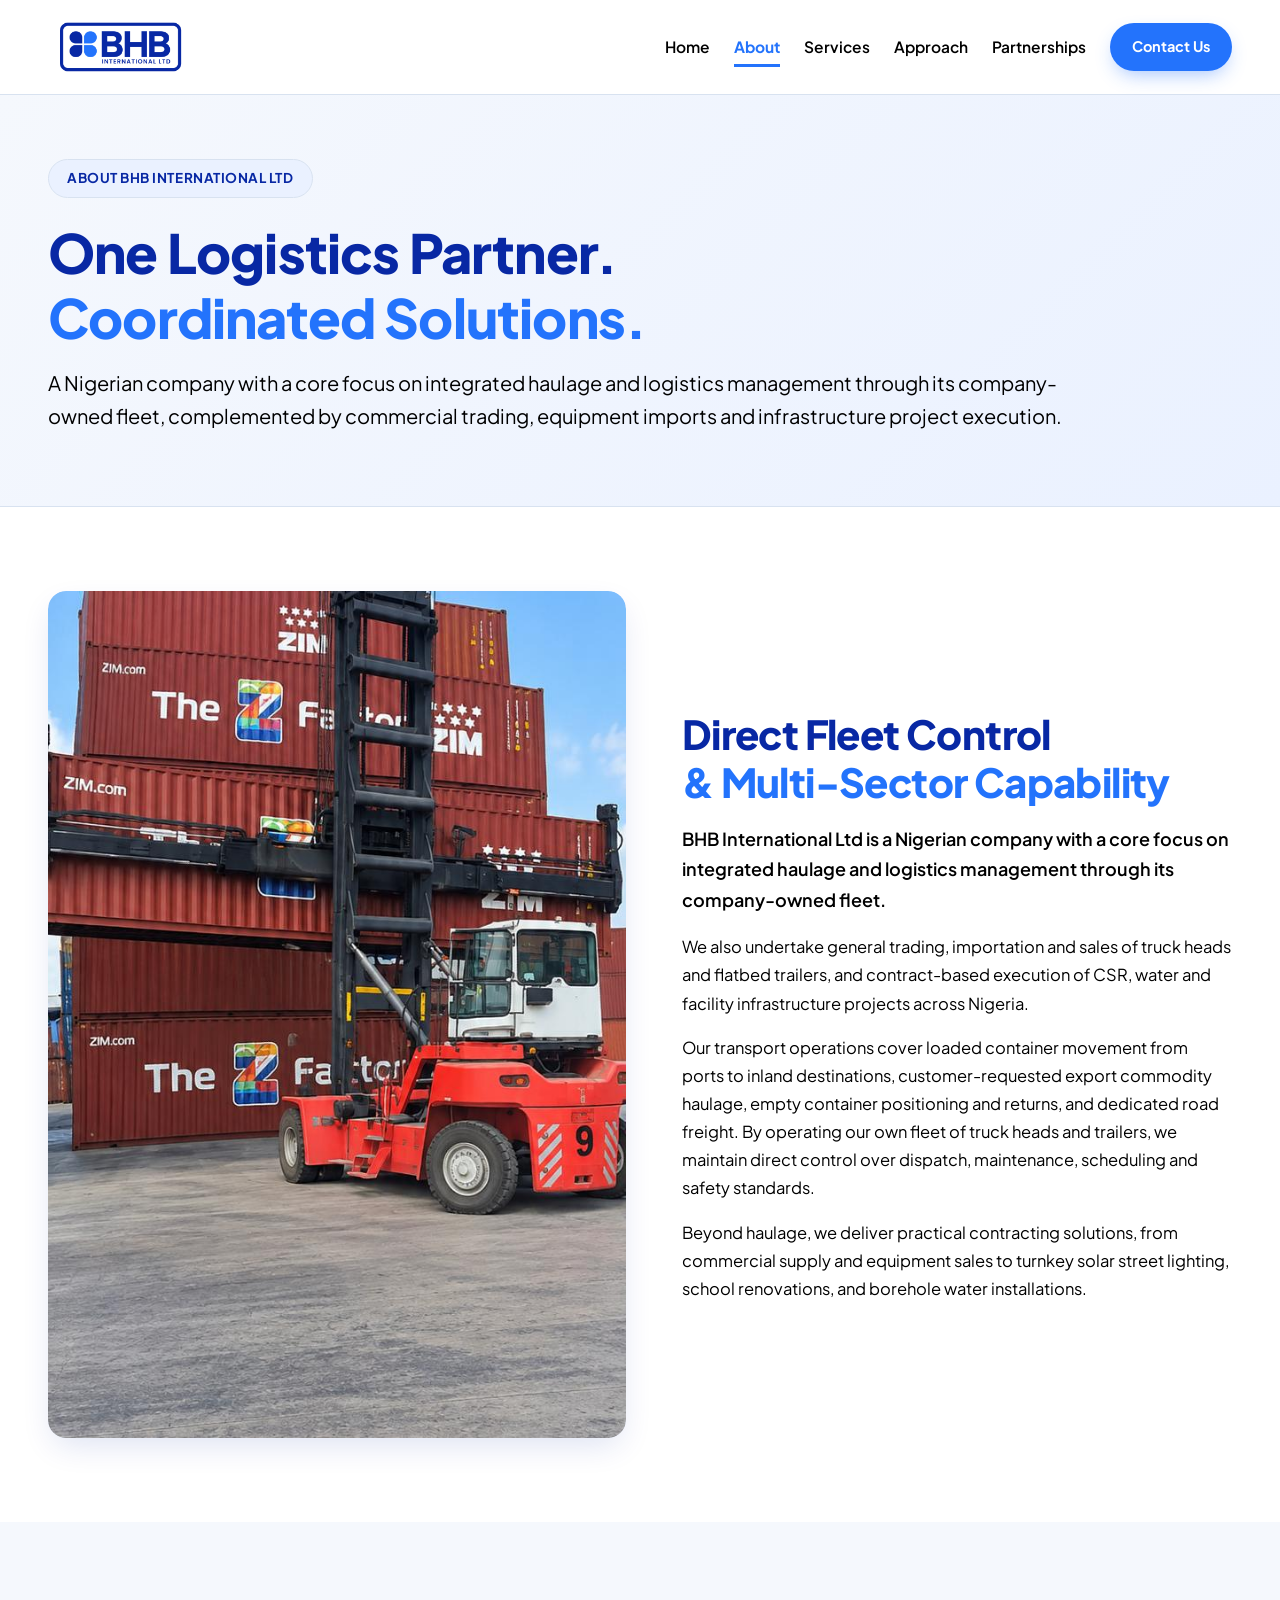
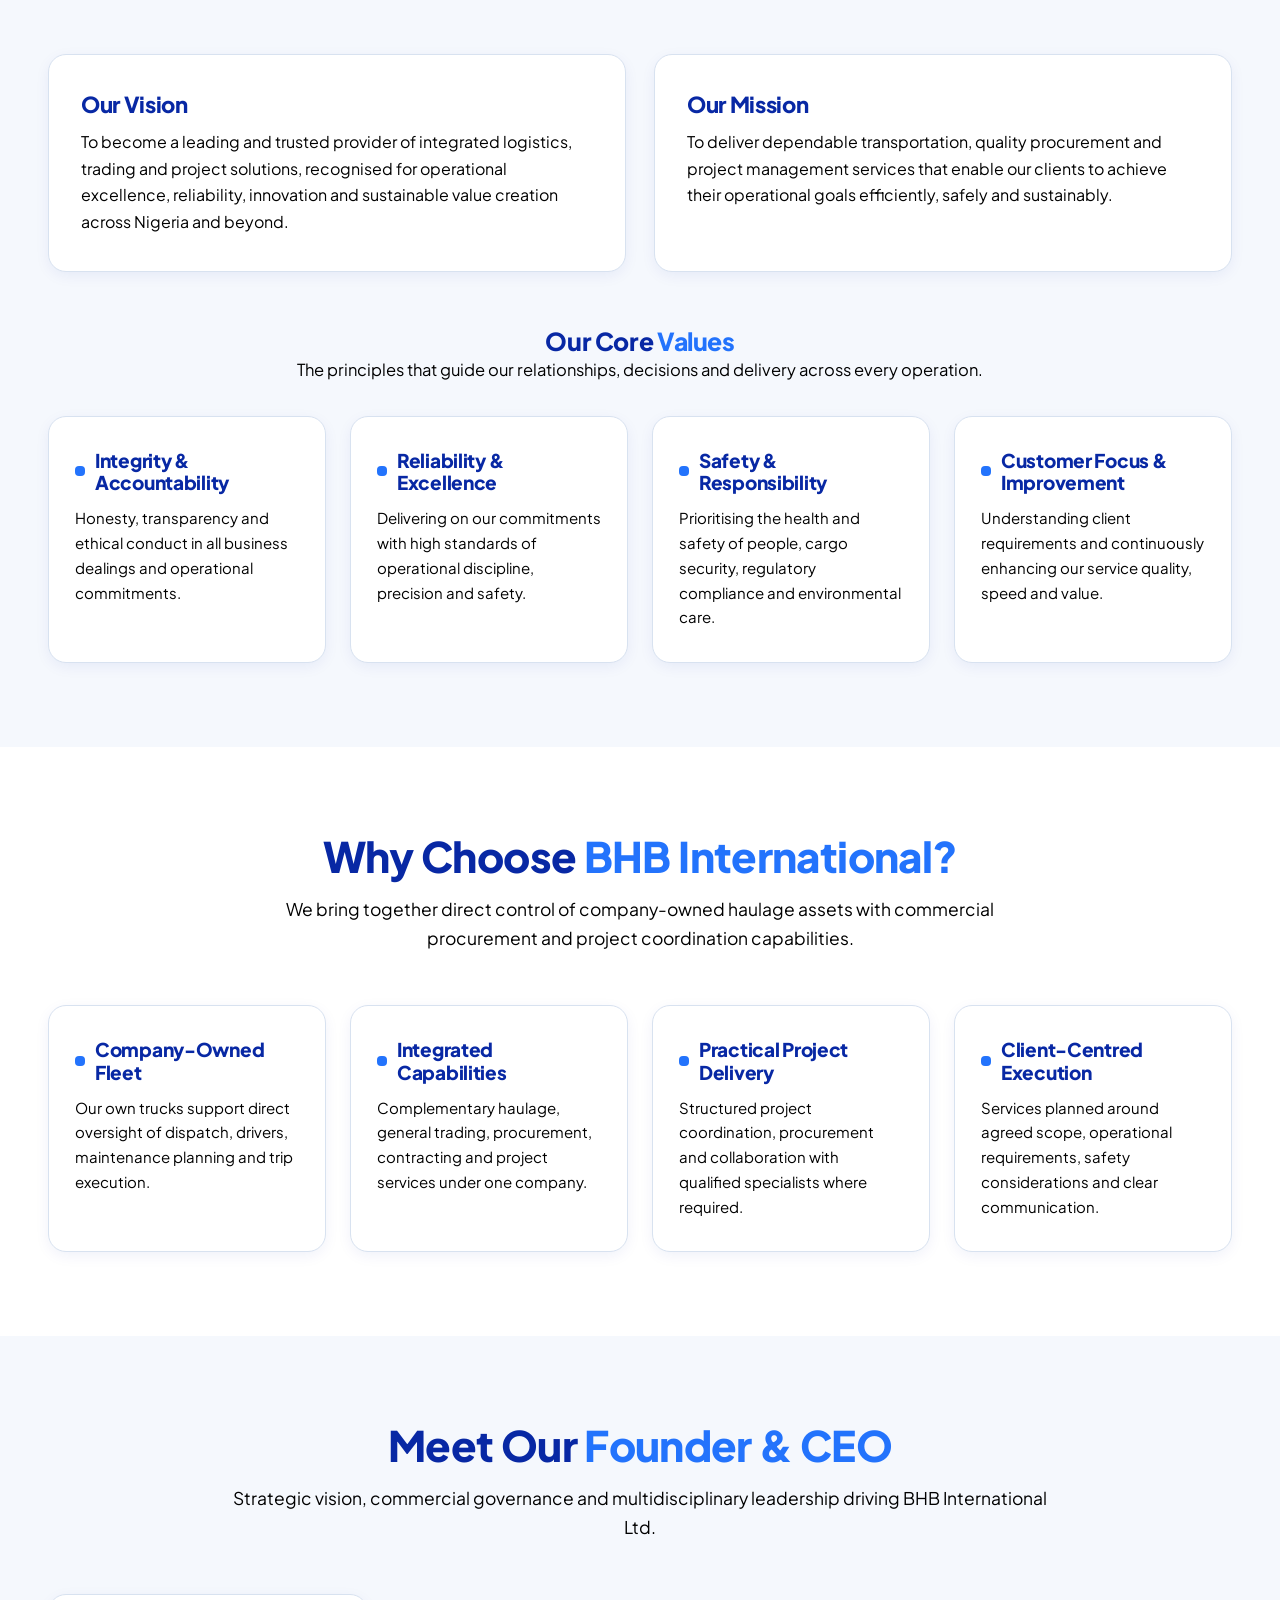
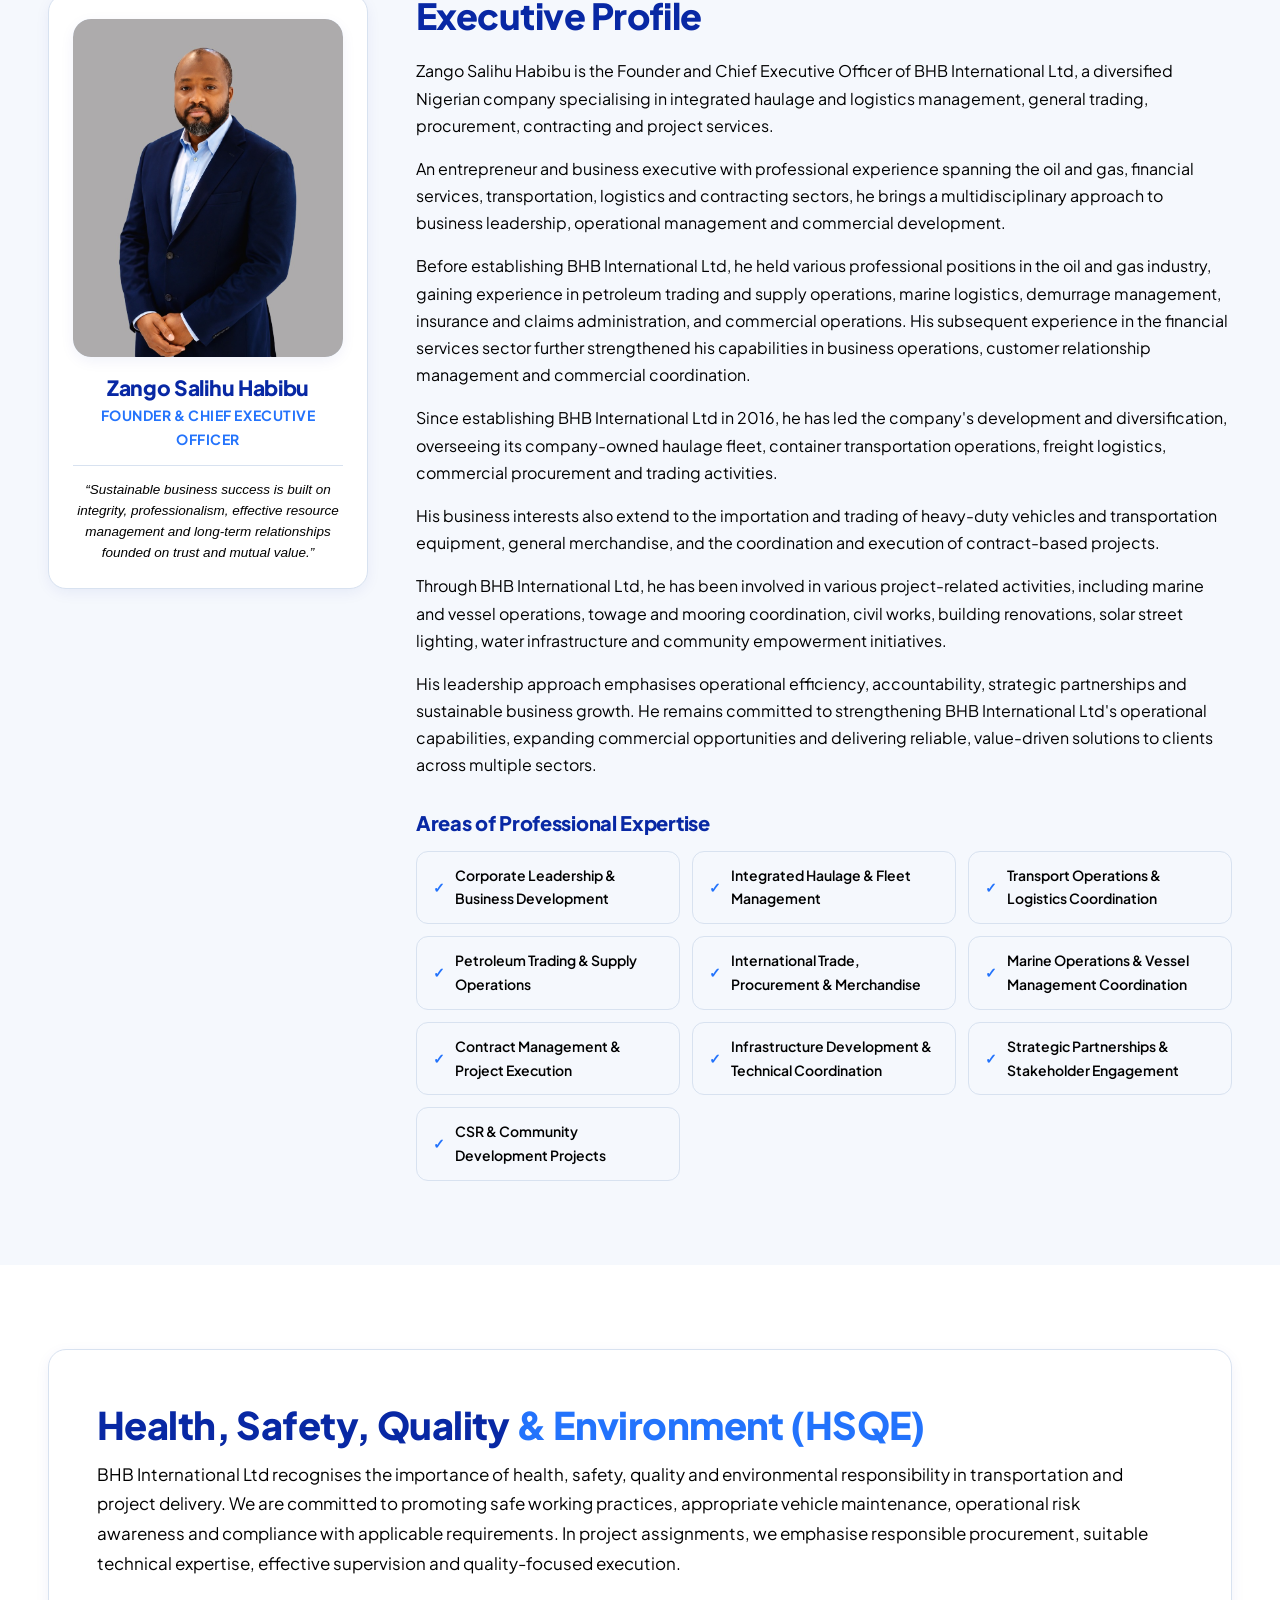
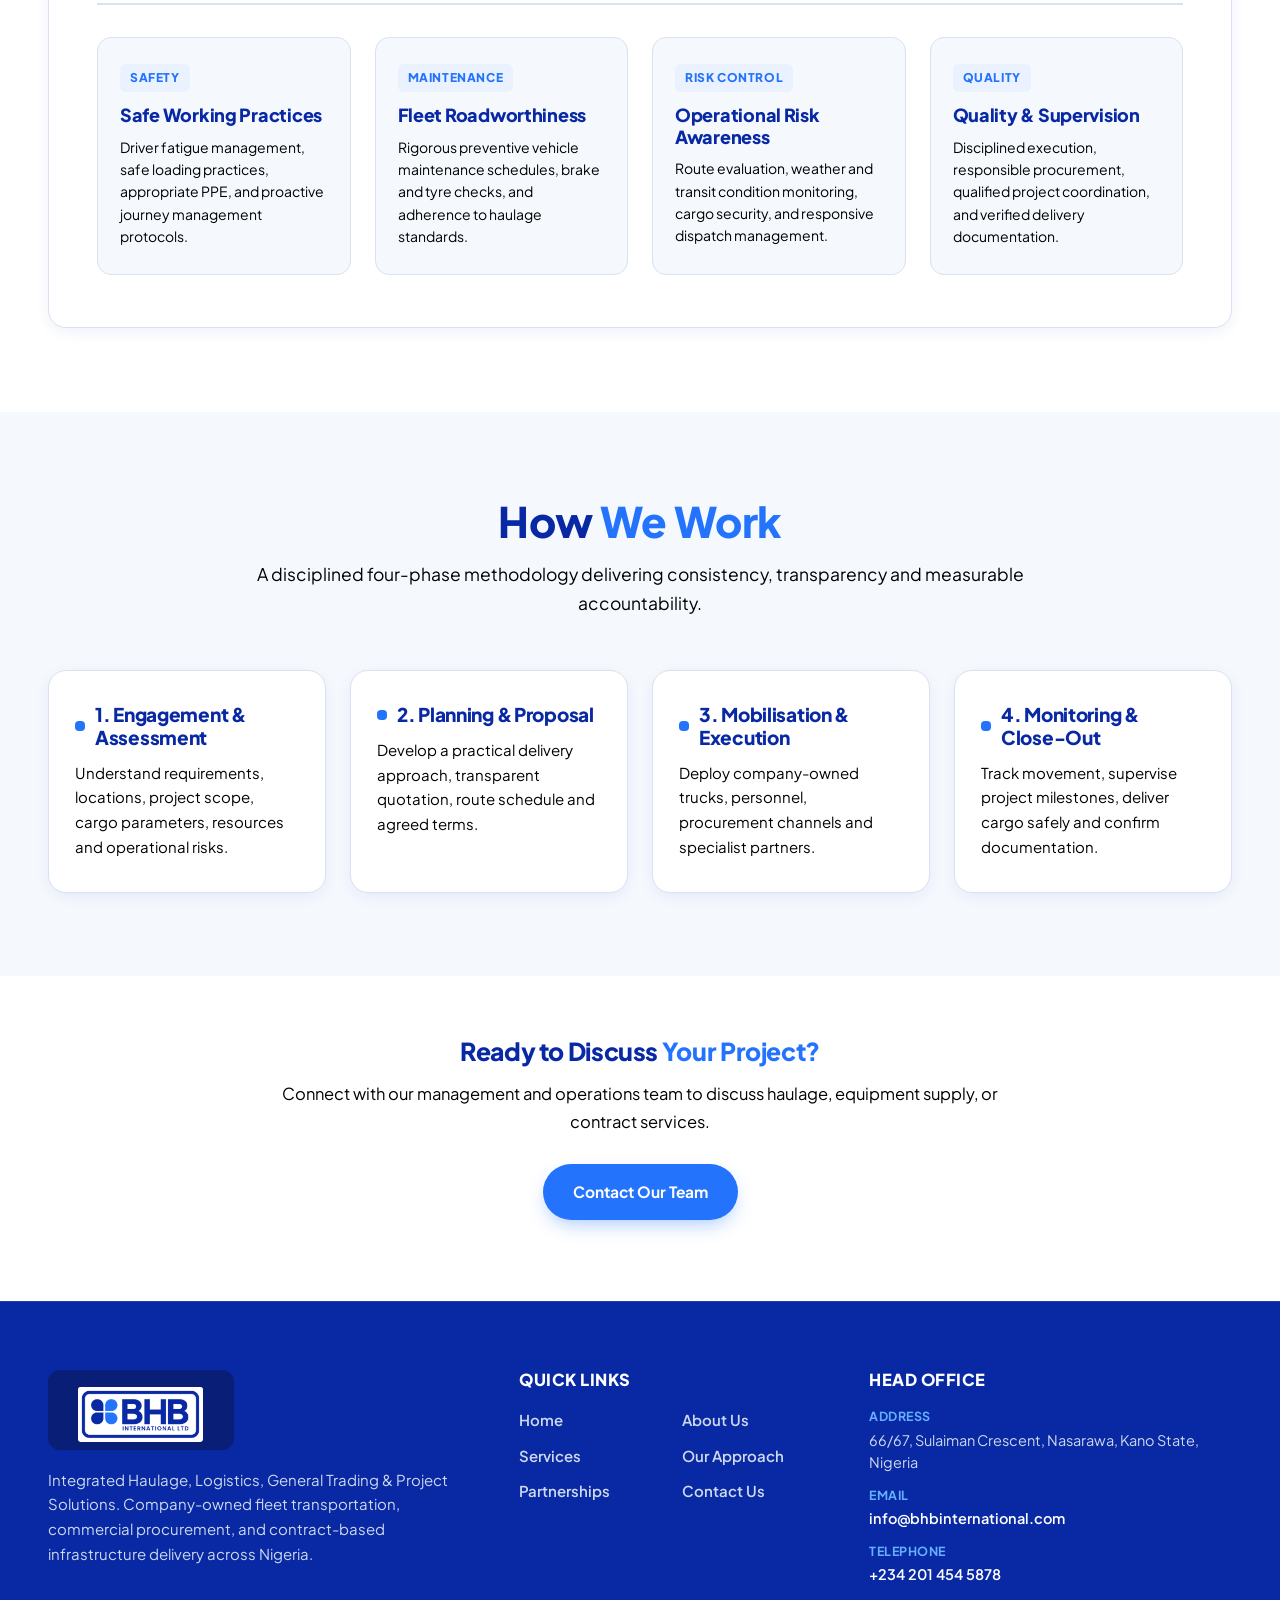
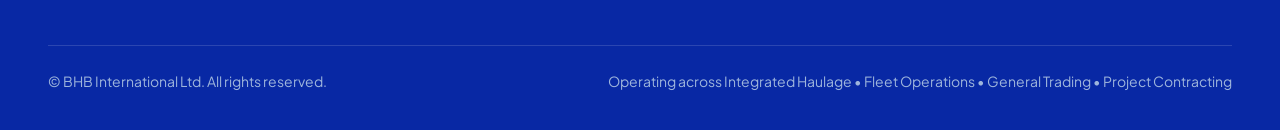
==== commit 42f267d6: "Refine website: add port hero background, uploaded CEO portrait, footer badge logo, expandable servi" ====
--- a/site/about.html
+++ b/site/about.html
@@ -20,7 +20,7 @@
 <header class="nav">
   <div class="wrap">
     <a class="brand" href="index.html" aria-label="BHB International Ltd home">
-      <img data-img="logo" alt="BHB International Ltd logo" width="220" height="68">
+      <img src="images/logo.png" alt="BHB International Ltd logo" width="220" height="68">
     </a>
     <button class="burger" id="burger" aria-label="Open menu" aria-expanded="false" aria-controls="menu">
       <span></span><span></span><span></span>
@@ -41,22 +41,29 @@
 <div class="hero page-hero">
   <div class="wrap">
     <div class="fade-up">
-      <div class="kicker">About BHB International Ltd</div>
-      <h1>One Logistics Partner.<br>Coordinated Solutions.</h1>
+      <div class="hero-kicker-pill" style="color:var(--navy);background:var(--sky);border-color:var(--line)">About BHB International Ltd</div>
+      <h1>
+        <span class="text-brand-dark">One Logistics Partner.</span><br>
+        <span class="text-brand-blue">Coordinated Solutions.</span>
+      </h1>
       <p class="lead">A Nigerian company with a core focus on integrated haulage and logistics management through its company-owned fleet, complemented by commercial trading, equipment imports and infrastructure project execution.</p>
     </div>
   </div>
 </div>
 
 <!-- Company Overview -->
-<section class="reveal">
+<section class="white reveal">
   <div class="wrap">
     <div class="split">
-      <div class="photo tall"><img data-img="yard" alt="Container handler stacking shipping containers in a terminal yard"></div>
+      <div class="photo-wrap">
+        <img src="images/yard.jpg" alt="Container handler stacking shipping containers in a terminal yard" width="580" height="420">
+      </div>
       <div class="about-text">
-        <div class="tag" style="margin-bottom:12px">Corporate Profile</div>
-        <h2 class="h2">Direct Fleet Control &amp; Multi-Sector Capability</h2>
-        <p class="sub" style="margin-top:14px;color:var(--text);font-weight:500">BHB International Ltd is a Nigerian company with a core focus on integrated haulage and logistics management through its company-owned fleet.</p>
+        <h2>
+          <span class="text-brand-dark">Direct Fleet Control</span><br>
+          <span class="text-brand-blue">&amp; Multi-Sector Capability</span>
+        </h2>
+        <p class="sub">BHB International Ltd is a Nigerian company with a core focus on integrated haulage and logistics management through its company-owned fleet.</p>
         <p>We also undertake general trading, importation and sales of truck heads and flatbed trailers, and contract-based execution of CSR, water and facility infrastructure projects across Nigeria.</p>
         <p>Our transport operations cover loaded container movement from ports to inland destinations, customer-requested export commodity haulage, empty container positioning and returns, and dedicated road freight. By operating our own fleet of truck heads and trailers, we maintain direct control over dispatch, maintenance, scheduling and safety standards.</p>
         <p>Beyond haulage, we deliver practical contracting solutions, from commercial supply and equipment sales to turnkey solar street lighting, school renovations, and borehole water installations.</p>
@@ -70,21 +77,18 @@
   <div class="wrap">
     <div class="vm">
       <div class="v">
-        <div class="tag" style="margin-bottom:10px">Our Direction</div>
         <h3>Our Vision</h3>
         <p>To become a leading and trusted provider of integrated logistics, trading and project solutions, recognised for operational excellence, reliability, innovation and sustainable value creation across Nigeria and beyond.</p>
       </div>
       <div class="m">
-        <div class="tag" style="margin-bottom:10px">Our Purpose</div>
         <h3>Our Mission</h3>
         <p>To deliver dependable transportation, quality procurement and project management services that enable our clients to achieve their operational goals efficiently, safely and sustainably.</p>
       </div>
     </div>
 
     <!-- Core Values -->
-    <div class="values-head reveal" style="margin-top:54px">
-      <div class="tag" style="margin-bottom:10px">Guiding Principles</div>
-      <h2 class="h2">Our Core Values</h2>
+    <div class="values-head reveal">
+      <h2 class="h2"><span class="text-brand-dark">Our Core</span> <span class="text-brand-blue">Values</span></h2>
       <p class="sub">The principles that guide our relationships, decisions and delivery across every operation.</p>
     </div>
 
@@ -110,14 +114,13 @@
 </section>
 
 <!-- Why Choose BHB Section -->
-<section class="reveal">
+<section class="white reveal">
   <div class="wrap">
     <div class="head">
-      <div class="tag" style="margin-bottom:10px">Our Advantage</div>
-      <h2 class="h2">Why Choose BHB International?</h2>
+      <h2 class="h2"><span class="text-brand-dark">Why Choose</span> <span class="text-brand-blue">BHB International?</span></h2>
       <p class="sub">We bring together direct control of company-owned haulage assets with commercial procurement and project coordination capabilities.</p>
     </div>
-    <div class="values-4grid reveal-stagger">
+    <div class="why-4grid reveal-stagger">
       <div class="val-card">
         <h4>Company-Owned Fleet</h4>
         <p>Our own trucks support direct oversight of dispatch, drivers, maintenance planning and trip execution.</p>
@@ -138,31 +141,26 @@
   </div>
 </section>
 
-<!-- Executive Leadership Section -->
+<!-- Executive Leadership Section with Supplied Portrait Photo -->
 <section id="leadership" class="tint reveal">
   <div class="wrap">
     <div class="head">
-      <div class="tag" style="margin-bottom:10px">Executive Leadership</div>
-      <h2 class="h2">Meet Our Founder &amp; CEO</h2>
+      <h2 class="h2"><span class="text-brand-dark">Meet Our</span> <span class="text-brand-blue">Founder &amp; CEO</span></h2>
       <p class="sub">Strategic vision, commercial governance and multidisciplinary leadership driving BHB International Ltd.</p>
     </div>
 
-    <div class="lead-grid" style="margin-top:36px">
-      <aside class="profile">
-        <div class="lead-monogram" style="margin:0 auto 18px;width:88px;height:88px;font-size:32px">ZSH</div>
-        <div class="kicker" style="color:var(--sky)">Executive Profile</div>
+    <div class="lead-grid-balanced">
+      <aside class="profile-card">
+        <div class="ceo-photo-container">
+          <img src="images/ceo-new.jpg" alt="Zango Salihu Habibu, Founder &amp; Chief Executive Officer" width="320" height="400">
+        </div>
         <h3>Zango Salihu Habibu</h3>
         <div class="role">Founder &amp; Chief Executive Officer</div>
         <blockquote>“Sustainable business success is built on integrity, professionalism, effective resource management and long-term relationships founded on trust and mutual value.”</blockquote>
-        <dl>
-          <dt>Company</dt><dd>BHB International Ltd</dd>
-          <dt>Established</dt><dd>2016</dd>
-          <dt>Core focus</dt><dd>Integrated Haulage, Fleet Operations, General Trading, Contracting</dd>
-        </dl>
       </aside>
 
-      <div class="bio">
-        <h3 style="font-size:24px;font-weight:800;color:var(--navy);margin-bottom:16px">Executive Profile</h3>
+      <div class="bio-content">
+        <h2>Executive Profile</h2>
         <p>Zango Salihu Habibu is the Founder and Chief Executive Officer of BHB International Ltd, a diversified Nigerian company specialising in integrated haulage and logistics management, general trading, procurement, contracting and project services.</p>
         <p>An entrepreneur and business executive with professional experience spanning the oil and gas, financial services, transportation, logistics and contracting sectors, he brings a multidisciplinary approach to business leadership, operational management and commercial development.</p>
         <p>Before establishing BHB International Ltd, he held various professional positions in the oil and gas industry, gaining experience in petroleum trading and supply operations, marine logistics, demurrage management, insurance and claims administration, and commercial operations. His subsequent experience in the financial services sector further strengthened his capabilities in business operations, customer relationship management and commercial coordination.</p>
@@ -171,7 +169,7 @@
         <p>Through BHB International Ltd, he has been involved in various project-related activities, including marine and vessel operations, towage and mooring coordination, civil works, building renovations, solar street lighting, water infrastructure and community empowerment initiatives.</p>
         <p>His leadership approach emphasises operational efficiency, accountability, strategic partnerships and sustainable business growth. He remains committed to strengthening BHB International Ltd's operational capabilities, expanding commercial opportunities and delivering reliable, value-driven solutions to clients across multiple sectors.</p>
 
-        <h3 style="font-size:22px;font-weight:800;color:var(--navy);margin:32px 0 16px">Areas of Professional Expertise</h3>
+        <h3 class="expertise-title">Areas of Professional Expertise</h3>
         <div class="expertise-grid">
           <div class="exp-item">Corporate Leadership &amp; Business Development</div>
           <div class="exp-item">Integrated Haulage &amp; Fleet Management</div>
@@ -189,31 +187,40 @@
   </div>
 </section>
 
-<!-- Health, Safety, Quality & Environment (HSQE) -->
-<section id="hsqe" class="reveal">
-  <div class="wrap">
-    <div class="hsqe-box">
-      <div class="tag" style="margin-bottom:10px">Our Commitment</div>
-      <h2 class="h2">Health, Safety, Quality &amp; Environment (HSQE)</h2>
-      <p style="color:var(--text);font-size:16px;line-height:1.7;margin-top:14px;max-width:85ch">
-        BHB International Ltd recognises the importance of health, safety, quality and environmental responsibility in transportation and project delivery. We are committed to promoting safe working practices, appropriate vehicle maintenance, operational risk awareness and compliance with applicable requirements. In project assignments, we emphasise responsible procurement, suitable technical expertise, effective supervision and quality-focused execution.
-      </p>
-      <div class="hsqe-grid">
-        <div class="hsqe-item">
-          <h4>Occupational Health &amp; Safety</h4>
+<!-- Redesigned Corporate HSQE Section -->
+<section id="hsqe" class="white reveal">
+  <div class="wrap">
+    <div class="hsqe-container">
+      <div class="hsqe-header">
+        <h2><span class="text-brand-dark">Health, Safety, Quality</span> <span class="text-brand-blue">&amp; Environment (HSQE)</span></h2>
+        <p class="hsqe-intro">
+          BHB International Ltd recognises the importance of health, safety, quality and environmental responsibility in transportation and project delivery. We are committed to promoting safe working practices, appropriate vehicle maintenance, operational risk awareness and compliance with applicable requirements. In project assignments, we emphasise responsible procurement, suitable technical expertise, effective supervision and quality-focused execution.
+        </p>
+      </div>
+
+      <div class="hsqe-blocks-grid">
+        <div class="hsqe-block">
+          <span class="hsqe-block-badge">Safety</span>
+          <h4>Safe Working Practices</h4>
           <p>Driver fatigue management, safe loading practices, appropriate PPE, and proactive journey management protocols.</p>
         </div>
-        <div class="hsqe-item">
-          <h4>Fleet Roadworthiness &amp; Quality</h4>
+
+        <div class="hsqe-block">
+          <span class="hsqe-block-badge">Maintenance</span>
+          <h4>Fleet Roadworthiness</h4>
           <p>Rigorous preventive vehicle maintenance schedules, brake and tyre checks, and adherence to haulage standards.</p>
         </div>
-        <div class="hsqe-item">
-          <h4>Environmental Care</h4>
-          <p>Route efficiency planning to minimise emissions, responsible waste handling, and sustainable infrastructure methods.</p>
-        </div>
-        <div class="hsqe-item">
-          <h4>Compliance &amp; Supervision</h4>
-          <p>Full statutory alignment with federal transport regulations, verified procurement, and disciplined project supervision.</p>
+
+        <div class="hsqe-block">
+          <span class="hsqe-block-badge">Risk Control</span>
+          <h4>Operational Risk Awareness</h4>
+          <p>Route evaluation, weather and transit condition monitoring, cargo security, and responsive dispatch management.</p>
+        </div>
+
+        <div class="hsqe-block">
+          <span class="hsqe-block-badge">Quality</span>
+          <h4>Quality &amp; Supervision</h4>
+          <p>Disciplined execution, responsible procurement, qualified project coordination, and verified delivery documentation.</p>
         </div>
       </div>
     </div>
@@ -224,11 +231,10 @@
 <section class="tint reveal">
   <div class="wrap">
     <div class="head">
-      <div class="tag" style="margin-bottom:10px">Operational Framework</div>
-      <h2 class="h2">How We Work</h2>
+      <h2 class="h2"><span class="text-brand-dark">How</span> <span class="text-brand-blue">We Work</span></h2>
       <p class="sub">A disciplined four-phase methodology delivering consistency, transparency and measurable accountability.</p>
     </div>
-    <div class="values-4grid reveal-stagger">
+    <div class="why-4grid reveal-stagger">
       <div class="val-card">
         <h4>1. Engagement &amp; Assessment</h4>
         <p>Understand requirements, locations, project scope, cargo parameters, resources and operational risks.</p>
@@ -249,17 +255,12 @@
   </div>
 </section>
 
-<!-- CTA Band -->
-<section class="band reveal">
-  <div class="wrap">
-    <div>
-      <div class="eyebrow">Get In Touch</div>
-      <h2>Let's Discuss Your Transport or Project Requirement</h2>
-      <p>Connect with our operations and contracting team to discuss company-owned fleet haulage, commercial trading, or project execution.</p>
-    </div>
-    <div>
-      <a class="btn white" href="contact.html">Contact Our Team</a>
-    </div>
+<!-- Bottom CTA -->
+<section class="white reveal" style="padding:60px 0 80px;text-align:center">
+  <div class="wrap">
+    <h2 class="h2" style="margin-bottom:14px"><span class="text-brand-dark">Ready to Discuss</span> <span class="text-brand-blue">Your Project?</span></h2>
+    <p class="sub" style="margin:0 auto 28px;max-width:62ch">Connect with our management and operations team to discuss haulage, equipment supply, or contract services.</p>
+    <a class="btn blue" href="contact.html">Contact Our Team</a>
   </div>
 </section>
 </main>
@@ -268,7 +269,7 @@
   <div class="wrap">
     <div class="footer-grid">
       <div class="brand-col">
-        <img data-img="logo" alt="BHB International Ltd" width="240" height="82">
+        <img src="images/logo-badge.png" alt="BHB International Ltd" width="260" height="112" class="footer-logo-img">
         <p>Integrated Haulage, Logistics, General Trading &amp; Project Solutions. Company-owned fleet transportation, commercial procurement, and contract-based infrastructure delivery across Nigeria.</p>
       </div>
       <div>
--- a/site/style.css
+++ b/site/style.css
@@ -1,382 +1,1554 @@
-:root{
-  --navy:#0828A4; --blue:#2373FC; --blue2:#2373FC; --sky:#eaf1ff; --mist:#f4f7fc; --line:#d9e2f1;
-  --text:#1f2a44; --muted:#56627d; --white:#fff;
-  --font:'Plus Jakarta Sans','Segoe UI',Arial,sans-serif;
-  --petal:56px 56px 0 56px;
-  --shadow-sm:0 4px 16px -4px rgba(8,40,164,.10);
-  --shadow-md:0 16px 36px -10px rgba(8,40,164,.16);
-  --shadow-lg:0 28px 56px -20px rgba(8,40,164,.24);
-  color-scheme:light; box-sizing:border-box;
-  padding-top:env(safe-area-inset-top,0px); padding-bottom:env(safe-area-inset-bottom,0px);
-}
-*,*::before,*::after{box-sizing:border-box}
-html{scroll-behavior:smooth;scroll-padding-top:calc(88px + env(safe-area-inset-top,0px))}
-body{margin:0;background:var(--white);color:var(--text);font:17px/1.68 var(--font);-webkit-font-smoothing:antialiased}
-img{max-width:100%;display:block}
-h1,h2,h3,h4{margin:0;line-height:1.18;letter-spacing:-.015em;color:var(--navy)}
-p{margin:0 0 1em}
-a{color:var(--blue);text-decoration:none}
-:focus-visible{outline:3px solid var(--blue2);outline-offset:3px;border-radius:4px}
-.wrap{max-width:1240px;margin:0 auto;padding:0 28px}
-.sr{position:absolute;left:-9999px}
-.skip:focus{left:12px;top:12px;background:#fff;padding:10px 14px;z-index:99;border-radius:8px;box-shadow:var(--shadow-md)}
-
-/* Main Navigation */
-header.nav{position:sticky;top:env(safe-area-inset-top,0px);z-index:40;background:rgba(255,255,255,.98);backdrop-filter:blur(12px);border-bottom:1px solid var(--line);transition:box-shadow .3s ease}
-.nav.scrolled{box-shadow:var(--shadow-sm)}
-.nav .wrap{display:flex;align-items:center;justify-content:space-between;height:94px;gap:20px}
-.brand{display:flex;align-items:center}
-.brand img{height:68px;width:auto;max-width:260px;transition:transform .2s ease;object-fit:contain}
-.brand:hover img{transform:scale(1.02)}
-.menu{display:flex;align-items:center;gap:24px;list-style:none;margin:0;padding:0;font-weight:600;font-size:15px}
-.menu a{text-decoration:none;color:var(--navy);padding:8px 0;border-bottom:3px solid transparent;transition:color .2s,border-color .2s}
-.menu a:hover{color:var(--blue);border-color:var(--blue2)}
-.menu a.active{color:var(--blue);border-color:var(--blue);font-weight:700}
-.btn{display:inline-flex;align-items:center;justify-content:center;gap:8px;padding:13px 26px;border-radius:999px;font-weight:700;text-decoration:none;font-size:15.5px;border:2px solid transparent;cursor:pointer;font-family:inherit;transition:all .25s ease}
-.btn.blue{background:var(--blue);color:#fff;box-shadow:0 8px 20px -6px rgba(35,115,252,.4)}.btn.blue:hover{background:var(--navy);color:#fff;transform:translateY(-2px);box-shadow:0 12px 24px -6px rgba(8,40,164,.45)}
-.btn.line{border-color:var(--blue);color:var(--blue);background:transparent}.btn.line:hover{background:var(--blue);color:#fff;transform:translateY(-2px)}
-.btn.white{background:#fff;color:var(--blue);box-shadow:var(--shadow-sm)}.btn.white:hover{background:var(--sky);transform:translateY(-2px)}
-.btn.sm{padding:9px 20px;font-size:14.5px}
-.burger{display:none;background:none;border:2px solid var(--line);border-radius:12px;width:44px;height:44px;cursor:pointer;padding:0;transition:border-color .2s}
-.burger:hover{border-color:var(--blue)}
-.burger span{display:block;width:22px;height:2.5px;background:var(--navy);margin:5px auto;border-radius:2px;transition:transform .3s,opacity .3s}
-.burger[aria-expanded="true"] span:nth-child(1){transform:translateY(7.5px) rotate(45deg)}
-.burger[aria-expanded="true"] span:nth-child(2){opacity:0}
-.burger[aria-expanded="true"] span:nth-child(3){transform:translateY(-7.5px) rotate(-45deg)}
-
-@media(max-width:1040px){
-  .burger{display:block}
-  .menu{position:absolute;left:0;right:0;top:100%;background:#fff;border-bottom:1px solid var(--line);flex-direction:column;align-items:flex-start;gap:0;padding:12px 28px 24px;display:none;box-shadow:var(--shadow-md)}
-  .menu.open{display:flex}
-  .menu li{width:100%}
-  .menu a{display:block;padding:14px 0;border-bottom:1px solid var(--line)}
-  .menu a.active{border-bottom:2px solid var(--blue)}
-  .nav .cta-d{display:none}
-}
-
-/* Page Hero / Banner */
-.page-hero{background:linear-gradient(180deg,#fff 0%,var(--mist) 100%);padding:64px 0 54px;border-bottom:1px solid var(--line)}
-.page-hero h1{font-size:clamp(34px,4.5vw,52px);font-weight:800;letter-spacing:-.025em;margin-bottom:14px}
-.page-hero .lead{font-size:clamp(17px,1.5vw,20px);color:var(--muted);max-width:80ch;margin:0;line-height:1.6}
-
-/* Homepage Hero */
-.hero{position:relative;overflow:hidden;background:linear-gradient(180deg,#fff 0%,var(--mist) 100%);padding:68px 0 0}
-.hero .grid{display:grid;grid-template-columns:1.08fr 1fr;gap:56px;align-items:center}
-.hero h1{font-size:clamp(38px,5.2vw,68px);font-weight:800;letter-spacing:-.03em;line-height:1.1}
-.hero h1 em{font-style:normal;color:var(--blue)}
-.hero p.lead{font-size:clamp(18px,1.6vw,20px);color:var(--muted);max-width:60ch;margin:22px 0 32px}
-.hero .btns{display:flex;gap:14px;flex-wrap:wrap}
-.collage{display:grid;grid-template-columns:1.25fr 1fr;grid-template-rows:1fr 1fr;gap:14px;height:min(540px,68vw)}
-.collage img{width:100%;height:100%;object-fit:cover;transition:transform .6s ease,filter .6s ease}
-.collage img:hover{transform:scale(1.03)}
-.collage .a{grid-row:1/3;border-radius:120px 120px 0 120px;box-shadow:var(--shadow-md)}
-.collage .b{border-radius:0 80px 80px 80px;box-shadow:var(--shadow-sm)}
-.collage .c{border-radius:80px 80px 80px 0;box-shadow:var(--shadow-sm)}
-.facts{display:grid;grid-template-columns:repeat(4,1fr);margin-top:64px;background:var(--blue);color:#fff;border-radius:28px 28px 0 0;box-shadow:0 -10px 30px -15px rgba(8,40,164,.4)}
-.facts div{padding:26px 28px;border-left:1px solid rgba(255,255,255,.22);transition:background .3s}
-.facts div:hover{background:rgba(255,255,255,.05)}
-.facts div:first-child{border-left:0}
-.facts b{display:block;font-size:18.5px;font-weight:700;margin-bottom:4px}
-.facts span{font-size:14.5px;color:#cfdcf5;line-height:1.4;display:block}
-
-@media(max-width:980px){
-  .hero .grid{grid-template-columns:1fr;gap:40px}
-  .collage{height:400px}
-  .facts{grid-template-columns:1fr 1fr}
-  .facts div:nth-child(3){border-left:0}
-  .facts div:nth-child(n+3){border-top:1px solid rgba(255,255,255,.22)}
-}
-@media(max-width:560px){
-  .facts{grid-template-columns:1fr}
-  .facts div{border-left:0!important;border-top:1px solid rgba(255,255,255,.22)}
-  .facts div:first-child{border-top:0}
-  .collage{grid-template-columns:1fr 1fr;height:340px}
-  .collage .a{border-radius:60px 60px 0 60px}
-  .collage .b,.collage .c{border-radius:36px}
-}
-
-/* Generic Section Styles */
-section{padding:92px 0;position:relative}
-.tint{background:var(--mist)}
-.kicker{display:inline-block;font-weight:700;color:var(--blue);font-size:14.5px;letter-spacing:.04em;text-transform:uppercase;margin-bottom:12px}
-.h2{font-size:clamp(30px,4vw,46px);font-weight:800;letter-spacing:-.02em;line-height:1.2}
-.sub{color:var(--muted);max-width:80ch;margin-top:16px;font-size:18px;line-height:1.65}
-.head{margin-bottom:48px}
-
-/* About Section & Split Layouts */
-.split{display:grid;grid-template-columns:0.95fr 1.05fr;gap:64px;align-items:center}
-.split.top{align-items:start}
-.about-text{font-size:17px;line-height:1.7}
-.about-text p{color:var(--muted);margin-bottom:1.2em}
-.photo{border-radius:var(--petal);overflow:hidden;box-shadow:var(--shadow-lg);background:var(--sky)}
-.photo img{width:100%;height:100%;object-fit:cover;transition:transform .6s ease}
-.photo:hover img{transform:scale(1.03)}
-.photo.tall{aspect-ratio:4/5}
-.photo.wide{aspect-ratio:4/3}
-.vm{display:grid;grid-template-columns:1fr 1fr;margin-top:64px;border-radius:32px;overflow:hidden;box-shadow:var(--shadow-md)}
-.vm>div{padding:48px;transition:transform .3s}
-.vm .v{background:var(--blue);color:#fff}.vm .m{background:var(--navy);color:#fff}
-.vm h3{color:#fff;font-size:26px;margin-bottom:14px;font-weight:800}
-.vm p{margin:0;color:#dbe6fb;font-size:16.5px;line-height:1.65}
-
-/* Core Values Section */
-.values-head{margin-top:72px;margin-bottom:32px}
-.values{display:grid;grid-template-columns:repeat(3,1fr);gap:24px}
-.val-card{background:#fff;border:1px solid var(--line);border-radius:24px;padding:32px 28px;transition:all .3s ease;box-shadow:var(--shadow-sm);position:relative}
-.val-card:hover{transform:translateY(-4px);box-shadow:var(--shadow-md);border-color:var(--blue2)}
-.val-card h4{font-size:20px;font-weight:800;margin-bottom:12px;display:flex;align-items:center;gap:12px;color:var(--navy)}
-.val-card h4::before{content:"";width:12px;height:12px;border-radius:50% 0 50% 50%;background:var(--blue);flex-shrink:0}
-.val-card p{margin:0;color:var(--muted);font-size:15.5px;line-height:1.65}
-
-@media(max-width:980px){
-  .split{grid-template-columns:1fr;gap:40px}
-  .vm{grid-template-columns:1fr}
-  .values{grid-template-columns:1fr 1fr}
-  .photo.tall{aspect-ratio:4/3}
-}
-@media(max-width:600px){
-  .values{grid-template-columns:1fr}
-  .vm>div{padding:32px 24px}
-}
-
-/* Services Tabs & Prominent Heading */
-.services-heading{font-size:clamp(32px,4.5vw,50px);font-weight:800;letter-spacing:-.025em;color:var(--navy);margin-bottom:12px}
-.svc{display:grid;grid-template-columns:330px 1fr;gap:0;border:1px solid var(--line);border-radius:32px;overflow:hidden;background:#fff;box-shadow:var(--shadow-md)}
-.tabs{background:var(--mist);padding:18px;display:flex;flex-direction:column;gap:8px;border-right:1px solid var(--line)}
-.tab{all:unset;cursor:pointer;display:flex;gap:14px;align-items:center;padding:14px 18px;border-radius:16px;font-weight:700;color:var(--navy);font-size:15.5px;line-height:1.3;transition:all .25s cubic-bezier(0.16,1,0.3,1)}
-.tab i{font-style:normal;flex:0 0 32px;height:32px;border-radius:50% 0 50% 50%;background:var(--sky);color:var(--blue);display:grid;place-items:center;font-size:13.5px;font-weight:800;transition:all .25s ease}
-.tab:hover{background:#fff;color:var(--blue);transform:translateX(4px);box-shadow:var(--shadow-sm)}
-.tab[aria-selected="true"]{background:var(--blue);color:#fff;box-shadow:0 8px 20px -4px rgba(35,115,252,.45);transform:none}
-.tab[aria-selected="true"] i{background:#fff;color:var(--blue)}
-.panel{padding:44px 48px;transition:opacity .3s ease}
-.panel[hidden]{display:none}
-.panel .tag{color:var(--blue);font-weight:700;margin-bottom:8px;font-size:15px}
-.panel h3{font-size:clamp(26px,2.8vw,36px);font-weight:800;margin-bottom:16px}
-.panel .body{display:grid;grid-template-columns:1fr;gap:32px}
-.panel.hasimg .body{grid-template-columns:1.15fr .85fr;align-items:start}
-.panel .img{border-radius:var(--petal);overflow:hidden;aspect-ratio:4/5;order:2;box-shadow:var(--shadow-sm)}
-.panel .img img{width:100%;height:100%;object-fit:cover}
-.panel h4{font-size:15.5px;color:var(--blue);margin:24px 0 12px;font-weight:700}
-.panel h4:first-of-type{margin-top:6px}
-.scope{list-style:none;margin:0;padding:0;display:grid;grid-template-columns:1fr 1fr;gap:6px 28px}
-.panel:not(.hasimg) .scope{grid-template-columns:1fr 1fr 1fr}
-.scope li{position:relative;padding:9px 0 9px 28px;border-bottom:1px solid var(--line);font-size:15.5px}
-.scope li::before{content:"";position:absolute;left:0;top:15px;width:14px;height:14px;border-radius:50% 0 50% 50%;background:var(--blue)}
-.scope li:nth-child(even)::before{background:var(--blue2)}
-
-@media(max-width:980px){
-  .svc{grid-template-columns:1fr}
-  .tabs{flex-direction:row;overflow-x:auto;border-right:0;border-bottom:1px solid var(--line);padding:12px;-webkit-overflow-scrolling:touch}
-  .tab{flex:0 0 auto;white-space:nowrap}
-  .tab:hover{transform:none}
-  .tab i{display:none}
-  .panel{padding:30px 24px}
-  .panel.hasimg .body{grid-template-columns:1fr}
-  .panel .img{order:0;aspect-ratio:4/3}
-}
-@media(max-width:700px){
-  .scope,.panel:not(.hasimg) .scope{grid-template-columns:1fr}
-}
-
-/* Approach Process Timeline */
-.steps{display:grid;grid-template-columns:repeat(5,1fr);gap:24px;position:relative;counter-reset:s;margin-top:16px}
-.steps::before{content:"";position:absolute;left:30px;right:30px;top:32px;height:4px;background:var(--line);border-radius:4px;z-index:0}
-.step{position:relative;background:#fff;padding:28px 24px;border-radius:24px;border:1px solid var(--line);box-shadow:var(--shadow-sm);transition:all .3s ease}
-.step:hover{transform:translateY(-4px);box-shadow:var(--shadow-md);border-color:var(--blue2)}
-.step::before{counter-increment:s;content:counter(s);position:relative;z-index:1;display:grid;place-items:center;width:62px;height:62px;border-radius:50% 0 50% 50%;background:var(--blue);color:#fff;font-weight:800;font-size:22px;margin-bottom:20px;box-shadow:0 0 0 8px #fff}
-.step:nth-child(even)::before{background:var(--navy)}
-.step h3{font-size:22px;font-weight:800;margin-bottom:10px}
-.step p{color:var(--muted);font-size:15.5px;margin:0;line-height:1.58}
-
-@media(max-width:1040px){
-  .steps{grid-template-columns:1fr;gap:18px}
-  .steps::before{left:44px;right:auto;top:20px;bottom:20px;width:4px;height:auto}
-  .step{padding:24px 24px 24px 88px}
-  .step::before{position:absolute;left:14px;top:20px;margin:0;box-shadow:0 0 0 6px #fff}
-}
-
-/* Institutional / Partnerships Section (Navy) */
-.dark{background:var(--navy);color:#dbe4f6;overflow:hidden}
-.dark .h2,.dark h3{color:#fff}
-.dark .kicker{color:var(--blue)}
-.dark .sub{color:#c3d1ee}
-.dark-split{display:grid;grid-template-columns:1.1fr 0.9fr;gap:56px;align-items:center}
-.dark-card{background:rgba(255,255,255,.07);border:1px solid rgba(255,255,255,.14);border-radius:28px;padding:32px 30px;backdrop-filter:blur(8px);margin-top:20px;box-shadow:0 12px 30px rgba(0,0,0,.25)}
-.dark-card p{color:#e2ecfb;font-size:16.5px;line-height:1.68;margin:0}
-.dark-photos{display:grid;grid-template-columns:1fr 1fr;gap:20px;align-items:center}
-.dark-photo-card{position:relative;border-radius:32px;overflow:hidden;box-shadow:0 24px 48px -12px rgba(0,0,0,.5);border:1px solid rgba(255,255,255,.14);aspect-ratio:3/4;background:rgba(255,255,255,.05)}
-.dark-photo-card:nth-child(2){margin-top:36px;border-radius:56px 0 56px 56px}
-.dark-photo-card img{width:100%;height:100%;object-fit:cover;transition:transform .6s ease}
-.dark-photo-card:hover img{transform:scale(1.04)}
-.checks{list-style:none;margin:28px 0 0;padding:0;display:grid;grid-template-columns:1fr 1fr;gap:12px 24px}
-.checks li{position:relative;padding:8px 0 8px 30px;font-weight:600;font-size:15.5px;color:#f0f5ff;border-bottom:1px solid rgba(255,255,255,.12)}
-.checks li::before{content:"";position:absolute;left:0;top:14px;width:14px;height:14px;border-radius:50% 0 50% 50%;background:var(--blue)}
-
-@media(max-width:980px){
-  .dark-split{grid-template-columns:1fr;gap:40px}
-  .dark-photo-card:nth-child(2){margin-top:0}
-}
-@media(max-width:560px){
-  .checks{grid-template-columns:1fr}
-  .dark-photos{grid-template-columns:1fr;gap:16px}
-}
-
-/* Leadership & CEO Profile */
-.lead-grid{display:grid;grid-template-columns:390px 1fr;gap:64px;align-items:start}
-.profile{background:var(--navy);color:#fff;border-radius:40px 40px 0 40px;padding:36px 32px;position:sticky;top:110px;box-shadow:var(--shadow-lg)}
-.ceo-photo{width:100%;aspect-ratio:4/4.8;max-width:280px;margin:0 auto 24px;border-radius:28px 28px 0 28px;overflow:hidden;box-shadow:0 16px 32px -8px rgba(0,0,0,0.35);border:3px solid rgba(255,255,255,0.35);background:var(--navy)}
-.ceo-photo img{width:100%;height:100%;object-fit:cover;object-position:50% 12%;transition:transform .6s ease}
-.ceo-photo:hover img{transform:scale(1.04)}
-.profile h3{color:#fff;font-size:32px;font-weight:800;letter-spacing:-.02em}
-.profile .role{color:var(--sky);font-weight:700;font-size:16px;margin:4px 0 22px}
-.profile blockquote{margin:0;padding-top:20px;border-top:1px solid rgba(255,255,255,.25);font-size:18.5px;font-weight:600;line-height:1.45;color:#f4f8ff}
-.profile dl{margin:22px 0 0}
-.profile dt{font-size:13px;color:var(--sky);font-weight:700;text-transform:uppercase;letter-spacing:.03em;margin-top:14px}
-.profile dd{margin:2px 0 0;font-weight:600;font-size:15px;color:#fff;line-height:1.5}
-.bio p{color:var(--muted);font-size:16.5px;line-height:1.75}
-.bio p:first-child{font-size:19.5px;color:var(--text);font-weight:500;line-height:1.6}
-
-@media(max-width:980px){
-  .lead-grid{grid-template-columns:1fr;gap:40px}
-  .profile{position:static;max-width:520px}
-}
-
-/* Accordion (Why Choose Us) */
-.acc details{border-bottom:1px solid var(--line)}
-.acc details:first-child{border-top:2px solid var(--navy)}
-.acc summary{list-style:none;cursor:pointer;display:flex;justify-content:space-between;align-items:center;gap:20px;padding:22px 0;font-weight:700;font-size:19px;color:var(--navy);transition:color .2s,background .2s}
-.acc summary:hover{color:var(--blue)}
-.acc summary::-webkit-details-marker{display:none}
-.acc summary::after{content:"+";flex:0 0 38px;height:38px;display:grid;place-items:center;border-radius:50% 0 50% 50%;background:var(--sky);color:var(--blue);font-size:24px;font-weight:600;transition:transform .25s,background .25s}
-.acc details[open] summary::after{transform:rotate(45deg);background:var(--blue);color:#fff}
-.acc p{margin:0;padding:0 60px 24px 0;color:var(--muted);font-size:16px;line-height:1.65}
-
-/* Chips (Partnerships / Sectors) */
-.chips{display:flex;flex-wrap:wrap;gap:12px;list-style:none;margin:0 0 32px;padding:0}
-.chips li{padding:11px 20px;border-radius:999px;background:#fff;border:2px solid var(--line);font-weight:700;color:var(--navy);font-size:15px;transition:all .25s ease;box-shadow:var(--shadow-sm)}
-.chips li:hover{transform:translateY(-2px);border-color:var(--blue);color:var(--blue)}
-.chips li:nth-child(3n+1){border-color:var(--blue);color:var(--blue)}
-.chips li:nth-child(3n+2){background:var(--sky);border-color:var(--sky)}
-
-/* Contact Section & Form */
-.contact{background:linear-gradient(135deg,var(--navy) 0%,#05186b 100%);color:#fff}
-.contact .h2{color:#fff}
-.contact .kicker{color:var(--blue)}
-.contact .sub{color:#d3e1fb}
-.cgrid{display:grid;grid-template-columns:1fr 1.1fr;gap:64px;align-items:start}
-.clist{list-style:none;margin:36px 0 0;padding:0}
-.clist li{padding:18px 0;border-top:1px solid rgba(255,255,255,.22)}
-.clist b{display:block;font-size:13.5px;color:var(--blue);font-weight:700;text-transform:uppercase;letter-spacing:.04em;margin-bottom:4px}
-.clist a{color:#fff;font-weight:700;font-size:18.5px;text-underline-offset:4px}
-.clist a:hover{text-decoration:underline}
-.clist span{font-weight:600;font-size:17.5px;line-height:1.5;display:block}
-form.enq{background:#fff;color:var(--text);padding:40px;border-radius:40px 40px 0 40px;box-shadow:0 40px 80px -30px rgba(0,0,0,.5)}
-form.enq h3{font-size:26px;font-weight:800;margin-bottom:6px}
-form.enq .note{color:var(--muted);font-size:14.5px;margin-bottom:22px}
-.f2{display:grid;grid-template-columns:1fr 1fr;gap:16px}
-label{display:block;font-weight:700;font-size:14.5px;color:var(--navy);margin-bottom:6px}
-input,select,textarea{width:100%;font:inherit;font-size:15.5px;padding:13px 14px;border:2px solid var(--line);border-radius:14px;background:var(--mist);color:var(--text);transition:border-color .2s,background .2s}
-input:focus,select:focus,textarea:focus{outline:none;border-color:var(--blue);background:#fff}
-.fld{margin-bottom:16px}
-textarea{min-height:130px;resize:vertical}
-.status{margin-top:14px;font-weight:600;font-size:14.5px;color:var(--blue);min-height:1.4em;line-height:1.4}
-.status.err{color:#b3261e}
-
-@media(max-width:980px){.cgrid{grid-template-columns:1fr;gap:40px}}
-@media(max-width:560px){.f2{grid-template-columns:1fr}form.enq{padding:28px 20px}}
-
-/* Refined Corporate Footer */
-footer{background:var(--navy);color:#dbe4f6;padding:64px 0 36px;border-top:1px solid rgba(255,255,255,.1)}
-.footer-grid{display:grid;grid-template-columns:1.5fr 1fr 1.2fr;gap:48px;align-items:start}
-footer .brand-col img{height:82px;width:auto;max-width:290px;margin-bottom:20px;background:#fff;padding:8px 18px;border-radius:14px;box-shadow:0 6px 18px rgba(0,0,0,0.22);object-fit:contain}
-footer .brand-col p{color:#c3d1ee;font-size:15px;line-height:1.65;margin:0;max-width:44ch}
-footer h4{color:#fff;font-size:17px;font-weight:800;margin-bottom:18px;letter-spacing:.02em;text-transform:uppercase}
-footer nav{display:grid;grid-template-columns:1fr 1fr;gap:10px 24px}
-footer nav a{color:#c3d1ee;text-decoration:none;font-weight:600;font-size:15px;transition:color .2s}
-footer nav a:hover{color:#fff;text-decoration:underline}
-.footer-contact{list-style:none;margin:0;padding:0}
-.footer-contact li{color:#c3d1ee;font-size:14.5px;line-height:1.55;margin-bottom:12px}
-.footer-contact b{display:block;color:var(--blue);font-size:12.5px;text-transform:uppercase;letter-spacing:.04em;margin-bottom:2px}
-.footer-contact a{color:#fff;font-weight:600}
-.footer-bottom{margin-top:48px;padding-top:24px;border-top:1px solid rgba(255,255,255,.14);display:flex;justify-content:space-between;align-items:center;gap:16px;flex-wrap:wrap;font-size:14px;color:#a2b7dc}
-
-@media(max-width:980px){
-  .footer-grid{grid-template-columns:1fr 1fr;gap:36px}
-  .footer-grid>div:first-child{grid-column:1/-1}
-}
-@media(max-width:600px){
-  .footer-grid{grid-template-columns:1fr;gap:32px}
-  .footer-bottom{flex-direction:column;align-items:flex-start}
-}
-
-/* Subtle Scroll & Entrance Animations */
-.reveal{opacity:0;transform:translateY(24px);transition:opacity .7s cubic-bezier(0.16,1,0.3,1),transform .7s cubic-bezier(0.16,1,0.3,1);will-change:opacity,transform}
-.reveal.is-visible{opacity:1;transform:translateY(0)}
-.reveal-stagger>*{opacity:0;transform:translateY(20px);transition:opacity .6s cubic-bezier(0.16,1,0.3,1),transform .6s cubic-bezier(0.16,1,0.3,1)}
-.reveal-stagger.is-visible>*{opacity:1;transform:translateY(0)}
-.reveal-stagger.is-visible>*:nth-child(1){transition-delay:.05s}
-.reveal-stagger.is-visible>*:nth-child(2){transition-delay:.12s}
-.reveal-stagger.is-visible>*:nth-child(3){transition-delay:.19s}
-.reveal-stagger.is-visible>*:nth-child(4){transition-delay:.26s}
-.reveal-stagger.is-visible>*:nth-child(5){transition-delay:.33s}
-.reveal-stagger.is-visible>*:nth-child(6){transition-delay:.40s}
-.reveal-stagger.is-visible>*:nth-child(7){transition-delay:.47s}
-.reveal-stagger.is-visible>*:nth-child(8){transition-delay:.54s}
-
-/* Hero Entrance Animations */
-.fade-up{animation:heroFadeUp .85s cubic-bezier(0.16,1,0.3,1) forwards}
-.fade-in-stagger{animation:heroFadeIn 1s cubic-bezier(0.16,1,0.3,1) forwards}
-@keyframes heroFadeUp{
-  from{opacity:0;transform:translateY(24px)}
-  to{opacity:1;transform:translateY(0)}
-}
-@keyframes heroFadeIn{
-  from{opacity:0;transform:scale(.97)}
-  to{opacity:1;transform:scale(1)}
-}
-
-@media(max-width:700px){section{padding:68px 0}.wrap{padding:0 20px}}
-@media(prefers-reduced-motion:reduce){
-  *{scroll-behavior:auto!important;transition:none!important;animation:none!important}
-  .reveal,.reveal-stagger>*{opacity:1!important;transform:none!important}
-}
-@media(max-width:1040px){.nav .wrap{height:86px}.brand img{height:58px}}
-@media(max-width:600px){.nav .wrap{height:76px}.brand img{height:48px}footer .brand-col img{height:64px}}
-
-
-/* Additional Styles for Divisions, Leadership, HSQE & Backhaul */
-.division-badge{display:inline-flex;align-items:center;gap:8px;font-size:13px;font-weight:800;text-transform:uppercase;letter-spacing:.06em;color:var(--blue);background:var(--sky);padding:6px 16px;border-radius:999px;margin-bottom:14px}
-.division-block{margin-top:48px}
-.division-head{margin-bottom:28px}
-.division-head h3{font-size:clamp(24px,3vw,32px);color:var(--navy);margin-bottom:10px;font-weight:800}
-.division-head p{color:var(--muted);font-size:16.5px;max-width:70ch;line-height:1.6}
-.svc-grid-cards{display:grid;grid-template-columns:repeat(auto-fill,minmax(330px,1fr));gap:24px}
-.svc-card-item{background:#fff;border:1px solid var(--line);border-radius:var(--radius);padding:30px;display:flex;flex-direction:column;transition:transform .25s ease,box-shadow .25s ease,border-color .25s ease;position:relative}
-.svc-card-item:hover{transform:translateY(-4px);box-shadow:var(--shadow-md);border-color:var(--blue2)}
-.svc-card-num{font-size:12.5px;font-weight:800;color:var(--blue);letter-spacing:.08em;text-transform:uppercase;margin-bottom:12px}
-.svc-card-item h4{font-size:20px;font-weight:800;color:var(--navy);margin-bottom:12px;line-height:1.3}
-.svc-card-item p{color:var(--text);font-size:15px;line-height:1.65;margin-bottom:16px;flex-grow:1}
-.svc-card-item ul{list-style:none;padding:0;margin:0;border-top:1px solid var(--line);padding-top:16px;display:flex;flex-direction:column;gap:8px}
-.svc-card-item li{font-size:14px;color:var(--muted);display:flex;align-items:flex-start;gap:8px;line-height:1.45}
-.svc-card-item li::before{content:"•";color:var(--blue);font-weight:bold;font-size:16px;line-height:1}
-
-.backhaul-banner{background:linear-gradient(135deg,var(--navy) 0%,#1034a6 100%);color:#fff;border-radius:var(--radius-lg);padding:40px 44px;margin:44px 0;display:flex;justify-content:space-between;align-items:center;gap:32px;box-shadow:var(--shadow-md)}
-.backhaul-banner h3{font-size:clamp(22px,2.5vw,28px);font-weight:800;margin-bottom:10px;color:#fff}
-.backhaul-banner p{color:#dbe4f6;font-size:15.5px;line-height:1.65;max-width:65ch;margin:0}
-@media(max-width:860px){.backhaul-banner{flex-direction:column;align-items:flex-start;padding:32px 24px}}
-
-.lead-monogram{width:72px;height:72px;border-radius:16px;background:linear-gradient(135deg,var(--blue),var(--navy));color:#fff;font-size:24px;font-weight:800;display:flex;align-items:center;justify-content:center;letter-spacing:.05em;flex-shrink:0;box-shadow:var(--shadow-sm)}
-.lead-intro-bar{display:flex;align-items:center;gap:20px;margin-bottom:24px}
-.lead-name-title{font-size:24px;font-weight:800;color:var(--navy)}
-.lead-role-title{font-size:14.5px;font-weight:600;color:var(--blue);text-transform:uppercase;letter-spacing:.04em}
-.expertise-grid{display:grid;grid-template-columns:repeat(auto-fill,minmax(260px,1fr));gap:14px;margin-top:18px}
-.exp-item{background:var(--sky);border:1px solid var(--blue2);border-radius:10px;padding:12px 18px;font-size:14.5px;font-weight:600;color:var(--navy);display:flex;align-items:center;gap:10px}
-.exp-item::before{content:"✓";color:var(--blue);font-weight:800}
-
-.hsqe-box{background:#fff;border:1px solid var(--line);border-radius:var(--radius-lg);padding:40px;box-shadow:var(--shadow-sm)}
-.hsqe-grid{display:grid;grid-template-columns:repeat(auto-fit,minmax(240px,1fr));gap:24px;margin-top:28px}
-.hsqe-item{padding:20px;background:var(--bg);border-radius:12px;border-left:4px solid var(--blue)}
-.hsqe-item h4{font-size:16.5px;font-weight:700;color:var(--navy);margin-bottom:8px}
-.hsqe-item p{font-size:14px;color:var(--muted);line-height:1.55;margin:0}
-
-.values-4grid{display:grid;grid-template-columns:repeat(auto-fit,minmax(250px,1fr));gap:24px;margin-top:32px}
+/* ==========================================================================
+   BHB INTERNATIONAL LTD — OFFICIAL STYLESHEET
+   Brand Colors:
+     Deep Navy: #0828A4
+     Vibrant Blue: #2373FC
+     Solid Black for Max Contrast: #000000
+     White: #ffffff
+   ========================================================================== */
+
+:root {
+  --navy: #0828A4;
+  --blue: #2373FC;
+  --blue-hover: #072288;
+  --blue-light: #5ea4ff;
+  --sky: #eaf1ff;
+  --mist: #f5f8fd;
+  --line: #d8e2f0;
+  --line-light: #e5edf8;
+  --text: #000000;
+  --muted: #111111;
+  --white: #ffffff;
+  --font: 'Plus Jakarta Sans', -apple-system, BlinkMacSystemFont, 'Segoe UI', Roboto, Helvetica, Arial, sans-serif;
+  --radius: 18px;
+  --radius-lg: 20px;
+  --radius-sm: 10px;
+  --shadow-sm: 0 4px 16px -2px rgba(8, 40, 164, 0.08);
+  --shadow-md: 0 12px 32px -6px rgba(8, 40, 164, 0.14);
+  --shadow-lg: 0 24px 50px -12px rgba(8, 40, 164, 0.20);
+  color-scheme: light;
+}
+
+*, *::before, *::after {
+  box-sizing: border-box;
+}
+
+html {
+  scroll-behavior: smooth;
+  scroll-padding-top: calc(96px + env(safe-area-inset-top, 0px));
+}
+
+body {
+  margin: 0;
+  background: var(--white);
+  color: var(--text);
+  font: 16.5px/1.7 var(--font);
+  -webkit-font-smoothing: antialiased;
+  -moz-osx-font-smoothing: grayscale;
+}
+
+img {
+  max-width: 100%;
+  display: block;
+  border-radius: var(--radius);
+}
+
+h1, h2, h3, h4, h5, h6 {
+  margin: 0;
+  line-height: 1.2;
+  letter-spacing: -0.015em;
+  color: var(--navy);
+  font-weight: 800;
+}
+
+p {
+  margin: 0 0 1em;
+  color: var(--text);
+}
+
+a {
+  color: var(--blue);
+  text-decoration: none;
+  transition: color 0.2s ease;
+}
+
+a:hover {
+  color: var(--navy);
+}
+
+:focus-visible {
+  outline: 3px solid var(--blue);
+  outline-offset: 3px;
+  border-radius: 4px;
+}
+
+.wrap {
+  max-width: 1240px;
+  margin: 0 auto;
+  padding: 0 28px;
+}
+
+.sr {
+  position: absolute;
+  left: -9999px;
+}
+
+.skip:focus {
+  left: 12px;
+  top: 12px;
+  background: #fff;
+  padding: 10px 14px;
+  z-index: 99;
+  border-radius: 8px;
+  box-shadow: var(--shadow-md);
+}
+
+/* Two-Colour Typography Utilities */
+.text-brand-dark {
+  color: var(--navy);
+}
+
+.text-brand-blue {
+  color: var(--blue);
+}
+
+.nowrap {
+  white-space: nowrap;
+}
+
+/* ==========================================================================
+   MAIN NAVIGATION
+   ========================================================================== */
+header.nav {
+  position: sticky;
+  top: env(safe-area-inset-top, 0px);
+  z-index: 50;
+  background: rgba(255, 255, 255, 0.98);
+  backdrop-filter: blur(12px);
+  border-bottom: 1px solid var(--line);
+  transition: box-shadow 0.3s ease;
+}
+
+header.nav.scrolled {
+  box-shadow: var(--shadow-sm);
+}
+
+.nav .wrap {
+  display: flex;
+  align-items: center;
+  justify-content: space-between;
+  height: 94px;
+  gap: 20px;
+}
+
+.brand {
+  display: flex;
+  align-items: center;
+}
+
+.brand img {
+  height: 68px;
+  width: auto;
+  max-width: 260px;
+  transition: transform 0.2s ease;
+  object-fit: contain;
+  border-radius: 0;
+}
+
+.brand:hover img {
+  transform: scale(1.02);
+}
+
+.menu {
+  display: flex;
+  align-items: center;
+  gap: 24px;
+  list-style: none;
+  margin: 0;
+  padding: 0;
+  font-weight: 600;
+  font-size: 15.5px;
+}
+
+.menu a {
+  text-decoration: none;
+  color: #000000;
+  padding: 8px 0;
+  border-bottom: 3px solid transparent;
+  transition: color 0.2s, border-color 0.2s;
+}
+
+.menu a:hover {
+  color: var(--blue);
+  border-color: var(--blue);
+}
+
+.menu a.active {
+  color: var(--blue);
+  border-color: var(--blue);
+  font-weight: 700;
+}
+
+.btn {
+  display: inline-flex;
+  align-items: center;
+  justify-content: center;
+  gap: 8px;
+  padding: 13px 28px;
+  border-radius: 999px;
+  font-weight: 700;
+  text-decoration: none;
+  font-size: 15.5px;
+  border: 2px solid transparent;
+  cursor: pointer;
+  font-family: inherit;
+  transition: all 0.25s ease;
+}
+
+.btn.blue {
+  background: var(--blue);
+  color: #fff;
+  box-shadow: 0 8px 20px -6px rgba(35, 115, 252, 0.45);
+}
+
+.btn.blue:hover {
+  background: var(--navy);
+  color: #fff;
+  transform: translateY(-2px);
+  box-shadow: 0 12px 24px -6px rgba(8, 40, 164, 0.5);
+}
+
+.btn.line {
+  border-color: var(--blue);
+  color: var(--blue);
+  background: transparent;
+}
+
+.btn.line:hover {
+  background: var(--blue);
+  color: #fff;
+  transform: translateY(-2px);
+}
+
+.btn.white {
+  background: #fff;
+  color: var(--navy);
+  box-shadow: var(--shadow-sm);
+}
+
+.btn.white:hover {
+  background: var(--sky);
+  color: var(--blue);
+  transform: translateY(-2px);
+}
+
+.btn.line-white {
+  border-color: #ffffff;
+  color: #ffffff;
+  background: rgba(255, 255, 255, 0.08);
+  backdrop-filter: blur(4px);
+}
+
+.btn.line-white:hover {
+  background: #ffffff;
+  color: var(--navy);
+  transform: translateY(-2px);
+}
+
+.btn.sm {
+  padding: 9px 20px;
+  font-size: 14.5px;
+}
+
+.burger {
+  display: none;
+  background: none;
+  border: 2px solid var(--line);
+  border-radius: 12px;
+  width: 44px;
+  height: 44px;
+  cursor: pointer;
+  padding: 0;
+  transition: border-color 0.2s;
+}
+
+.burger:hover {
+  border-color: var(--blue);
+}
+
+.burger span {
+  display: block;
+  width: 22px;
+  height: 2.5px;
+  background: #000000;
+  margin: 5px auto;
+  border-radius: 2px;
+  transition: transform 0.3s, opacity 0.3s;
+}
+
+.burger[aria-expanded="true"] span:nth-child(1) {
+  transform: translateY(7.5px) rotate(45deg);
+}
+
+.burger[aria-expanded="true"] span:nth-child(2) {
+  opacity: 0;
+}
+
+.burger[aria-expanded="true"] span:nth-child(3) {
+  transform: translateY(-7.5px) rotate(-45deg);
+}
+
+@media (max-width: 1040px) {
+  .burger {
+    display: block;
+  }
+  .menu {
+    position: absolute;
+    left: 0;
+    right: 0;
+    top: 100%;
+    background: #fff;
+    border-bottom: 1px solid var(--line);
+    flex-direction: column;
+    align-items: flex-start;
+    gap: 0;
+    padding: 12px 28px 24px;
+    display: none;
+    box-shadow: var(--shadow-md);
+  }
+  .menu.open {
+    display: flex;
+  }
+  .menu li {
+    width: 100%;
+  }
+  .menu a {
+    display: block;
+    padding: 12px 0;
+    width: 100%;
+    border-bottom: 1px solid var(--line-light);
+  }
+  .nav .cta-d {
+    margin-top: 12px;
+  }
+}
+
+/* ==========================================================================
+   HERO SECTION WITH BACKGROUND PORT IMAGE & TWO-COLOUR TYPOGRAPHY
+   ========================================================================== */
+.hero.home-hero {
+  position: relative;
+  min-height: 640px;
+  display: flex;
+  align-items: center;
+  background-image: linear-gradient(135deg, rgba(8, 40, 164, 0.88) 0%, rgba(4, 18, 72, 0.92) 100%), url('images/hero-port.jpg');
+  background-size: cover;
+  background-position: center 35%;
+  background-repeat: no-repeat;
+  color: #fff;
+  padding: 88px 0 72px;
+  overflow: hidden;
+}
+
+.hero.page-hero {
+  position: relative;
+  background: linear-gradient(135deg, var(--mist) 0%, var(--sky) 100%);
+  padding: 64px 0 54px;
+  border-bottom: 1px solid var(--line);
+}
+
+.hero.page-hero h1 {
+  font-size: clamp(34px, 4.4vw, 54px);
+  color: var(--navy);
+  margin-bottom: 16px;
+}
+
+.hero.page-hero .lead {
+  font-size: clamp(17px, 1.6vw, 20px);
+  color: #000000;
+  max-width: 68ch;
+  line-height: 1.65;
+}
+
+.hero-content {
+  max-width: 820px;
+}
+
+.hero-kicker-pill {
+  display: inline-flex;
+  align-items: center;
+  gap: 8px;
+  font-size: 13.5px;
+  font-weight: 700;
+  letter-spacing: 0.04em;
+  text-transform: uppercase;
+  color: #a0c6ff;
+  background: rgba(35, 115, 252, 0.25);
+  border: 1px solid rgba(160, 198, 255, 0.35);
+  padding: 7px 18px;
+  border-radius: 999px;
+  margin-bottom: 22px;
+}
+
+.hero-title {
+  font-size: clamp(36px, 4.8vw, 62px);
+  font-weight: 800;
+  line-height: 1.12;
+  letter-spacing: -0.025em;
+  margin-bottom: 22px;
+}
+
+.hero-hl-white {
+  color: #ffffff;
+  text-shadow: 0 2px 10px rgba(0, 0, 0, 0.3);
+}
+
+.hero-hl-blue {
+  color: #64b0ff;
+  text-shadow: 0 2px 10px rgba(0, 0, 0, 0.3);
+}
+
+.hero-desc {
+  font-size: clamp(17.5px, 1.5vw, 20.5px);
+  line-height: 1.65;
+  color: #ffffff;
+  opacity: 0.96;
+  max-width: 66ch;
+  margin-bottom: 34px;
+}
+
+.hero-btns {
+  display: flex;
+  gap: 16px;
+  flex-wrap: wrap;
+}
+
+/* Home Hero Facts Banner */
+.facts-banner {
+  display: grid;
+  grid-template-columns: repeat(4, 1fr);
+  gap: 18px;
+  margin-top: 56px;
+  padding-top: 36px;
+  border-top: 1px solid rgba(255, 255, 255, 0.18);
+}
+
+.fact-card {
+  background: rgba(255, 255, 255, 0.08);
+  backdrop-filter: blur(8px);
+  border: 1px solid rgba(255, 255, 255, 0.18);
+  border-radius: var(--radius);
+  padding: 22px 20px;
+  transition: background 0.25s, transform 0.25s;
+}
+
+.fact-card:hover {
+  background: rgba(255, 255, 255, 0.14);
+  transform: translateY(-2px);
+}
+
+.fact-card b {
+  display: block;
+  color: #ffffff;
+  font-size: 16px;
+  font-weight: 800;
+  margin-bottom: 6px;
+}
+
+.fact-card span {
+  display: block;
+  color: #dce7fa;
+  font-size: 13.5px;
+  line-height: 1.5;
+}
+
+@media (max-width: 980px) {
+  .facts-banner {
+    grid-template-columns: repeat(2, 1fr);
+  }
+}
+
+@media (max-width: 560px) {
+  .facts-banner {
+    grid-template-columns: 1fr;
+  }
+}
+
+/* ==========================================================================
+   GENERAL SECTIONS & TYPOGRAPHY
+   ========================================================================== */
+section {
+  padding: 84px 0;
+  position: relative;
+}
+
+section.tint {
+  background: var(--mist);
+}
+
+section.white {
+  background: var(--white);
+}
+
+.head {
+  max-width: 820px;
+  margin: 0 auto 52px;
+  text-align: center;
+}
+
+.head .h2 {
+  font-size: clamp(28px, 3.4vw, 42px);
+  margin-bottom: 14px;
+}
+
+.head .sub {
+  font-size: 17.5px;
+  color: #000000;
+  line-height: 1.65;
+  margin: 0 auto;
+}
+
+.split {
+  display: grid;
+  grid-template-columns: 1.05fr 1fr;
+  gap: 56px;
+  align-items: center;
+}
+
+.photo-wrap {
+  border-radius: var(--radius);
+  overflow: hidden;
+  box-shadow: var(--shadow-md);
+  background: var(--sky);
+}
+
+.photo-wrap img {
+  width: 100%;
+  height: 100%;
+  object-fit: cover;
+  border-radius: var(--radius);
+  transition: transform 0.4s ease;
+}
+
+.photo-wrap:hover img {
+  transform: scale(1.02);
+}
+
+.about-text h2 {
+  font-size: clamp(28px, 3.2vw, 40px);
+  margin-bottom: 18px;
+}
+
+.about-text p {
+  color: #000000;
+  font-size: 16.5px;
+  line-height: 1.7;
+}
+
+.about-text p.sub {
+  font-size: 18px;
+  font-weight: 600;
+}
+
+@media (max-width: 900px) {
+  .split {
+    grid-template-columns: 1fr;
+    gap: 36px;
+  }
+}
+
+/* ==========================================================================
+   VISION & MISSION (V&M)
+   ========================================================================== */
+.vm {
+  display: grid;
+  grid-template-columns: 1fr 1fr;
+  gap: 28px;
+  margin-top: 48px;
+}
+
+.vm .v, .vm .m {
+  background: #fff;
+  border: 1px solid var(--line);
+  border-radius: var(--radius);
+  padding: 36px 32px;
+  box-shadow: var(--shadow-sm);
+  transition: transform 0.25s, box-shadow 0.25s;
+}
+
+.vm .v:hover, .vm .m:hover {
+  transform: translateY(-3px);
+  box-shadow: var(--shadow-md);
+  border-color: var(--blue);
+}
+
+.vm h3 {
+  font-size: 22px;
+  color: var(--navy);
+  margin-bottom: 12px;
+}
+
+.vm p {
+  color: #000000;
+  font-size: 16px;
+  line-height: 1.65;
+  margin: 0;
+}
+
+@media (max-width: 760px) {
+  .vm {
+    grid-template-columns: 1fr;
+  }
+}
+
+/* ==========================================================================
+   CORE VALUES — 4-GRID WITH SUBTLE HOVER & ANIMATIONS
+   ========================================================================== */
+.values-head {
+  text-align: center;
+  max-width: 800px;
+  margin: 54px auto 32px;
+}
+
+.values-4grid {
+  display: grid;
+  grid-template-columns: repeat(4, 1fr);
+  gap: 24px;
+}
+
+.val-card {
+  background: #ffffff;
+  border: 1px solid var(--line);
+  border-radius: var(--radius);
+  padding: 32px 26px;
+  box-shadow: var(--shadow-sm);
+  transition: transform 0.3s cubic-bezier(0.16, 1, 0.3, 1), box-shadow 0.3s ease, border-color 0.3s ease;
+  display: flex;
+  flex-direction: column;
+}
+
+.val-card:hover {
+  transform: translateY(-5px);
+  box-shadow: var(--shadow-md);
+  border-color: var(--blue);
+}
+
+.val-card h4 {
+  font-size: 19px;
+  color: var(--navy);
+  margin-bottom: 12px;
+  display: flex;
+  align-items: center;
+  gap: 10px;
+}
+
+.val-card h4::before {
+  content: "";
+  display: inline-block;
+  width: 10px;
+  height: 10px;
+  border-radius: 4px;
+  background: var(--blue);
+  flex-shrink: 0;
+}
+
+.val-card p {
+  color: #000000;
+  font-size: 15px;
+  line-height: 1.65;
+  margin: 0;
+}
+
+@media (max-width: 1040px) {
+  .values-4grid {
+    grid-template-columns: repeat(2, 1fr);
+  }
+}
+
+@media (max-width: 540px) {
+  .values-4grid {
+    grid-template-columns: 1fr;
+  }
+}
+
+/* ==========================================================================
+   EXPANDABLE SERVICES ACCORDION (MODERN & PREMIUM)
+   ========================================================================== */
+.services-section-head {
+  text-align: center;
+  max-width: 840px;
+  margin: 0 auto 48px;
+}
+
+.services-division-block {
+  margin-bottom: 54px;
+}
+
+.division-title-bar {
+  display: flex;
+  align-items: baseline;
+  justify-content: space-between;
+  border-bottom: 2px solid var(--line);
+  padding-bottom: 14px;
+  margin-bottom: 24px;
+  flex-wrap: wrap;
+  gap: 12px;
+}
+
+.division-main-title {
+  font-size: clamp(24px, 2.8vw, 32px);
+  color: var(--navy);
+  font-weight: 800;
+}
+
+.division-subtitle {
+  color: #000000;
+  font-size: 15.5px;
+  max-width: 60ch;
+  margin: 0;
+}
+
+/* Accordion Container */
+.svc-accordion-list {
+  display: flex;
+  flex-direction: column;
+  gap: 14px;
+}
+
+.svc-accordion-item {
+  background: #ffffff;
+  border: 1px solid var(--line);
+  border-radius: var(--radius);
+  box-shadow: var(--shadow-sm);
+  transition: all 0.25s ease;
+  overflow: hidden;
+}
+
+.svc-accordion-item:hover {
+  border-color: var(--blue);
+  box-shadow: var(--shadow-md);
+}
+
+.svc-accordion-item.active {
+  border-color: var(--blue);
+  box-shadow: var(--shadow-md);
+}
+
+.svc-accordion-header {
+  width: 100%;
+  background: none;
+  border: none;
+  text-align: left;
+  padding: 24px 28px;
+  cursor: pointer;
+  display: flex;
+  align-items: center;
+  justify-content: space-between;
+  gap: 20px;
+  font-family: inherit;
+}
+
+.svc-accordion-title-wrap {
+  flex-grow: 1;
+}
+
+.svc-accordion-title {
+  font-size: 20px;
+  font-weight: 800;
+  color: var(--navy);
+  margin-bottom: 6px;
+  transition: color 0.2s;
+}
+
+.svc-accordion-item:hover .svc-accordion-title,
+.svc-accordion-item.active .svc-accordion-title {
+  color: var(--blue);
+}
+
+.svc-accordion-desc {
+  font-size: 15px;
+  color: #000000;
+  line-height: 1.6;
+  margin: 0;
+  max-width: 88ch;
+}
+
+.svc-accordion-icon {
+  width: 36px;
+  height: 36px;
+  border-radius: 50%;
+  background: var(--sky);
+  color: var(--blue);
+  display: flex;
+  align-items: center;
+  justify-content: center;
+  flex-shrink: 0;
+  transition: transform 0.3s ease, background 0.2s, color 0.2s;
+}
+
+.svc-accordion-item.active .svc-accordion-icon {
+  transform: rotate(45deg);
+  background: var(--navy);
+  color: #fff;
+}
+
+.svc-accordion-content {
+  padding: 0 28px 24px;
+  border-top: 1px solid var(--line-light);
+  background: var(--mist);
+  transition: all 0.3s ease;
+}
+
+.svc-accordion-content[hidden] {
+  display: none;
+}
+
+.svc-accordion-inner {
+  padding-top: 18px;
+}
+
+.svc-scope-heading {
+  font-size: 13.5px;
+  font-weight: 800;
+  text-transform: uppercase;
+  letter-spacing: 0.05em;
+  color: var(--navy);
+  margin-bottom: 10px;
+}
+
+.svc-scope-list {
+  list-style: none;
+  padding: 0;
+  margin: 0;
+  display: grid;
+  grid-template-columns: repeat(auto-fit, minmax(260px, 1fr));
+  gap: 10px 24px;
+}
+
+.svc-scope-list li {
+  font-size: 14.5px;
+  color: #000000;
+  display: flex;
+  align-items: flex-start;
+  gap: 8px;
+  line-height: 1.5;
+}
+
+.svc-scope-list li::before {
+  content: "•";
+  color: var(--blue);
+  font-size: 18px;
+  font-weight: bold;
+  line-height: 1;
+}
+
+/* ==========================================================================
+   OPERATING APPROACH — EXACTLY 4 STEPS, BALANCED 4-COLUMN LAYOUT
+   ========================================================================== */
+.steps-4grid {
+  display: grid;
+  grid-template-columns: repeat(4, 1fr);
+  gap: 24px;
+  margin-top: 36px;
+}
+
+.step-card {
+  background: #ffffff;
+  border: 1px solid var(--line);
+  border-radius: var(--radius);
+  padding: 32px 24px;
+  box-shadow: var(--shadow-sm);
+  transition: transform 0.3s ease, box-shadow 0.3s ease, border-color 0.3s ease;
+  position: relative;
+  display: flex;
+  flex-direction: column;
+}
+
+.step-card:hover {
+  transform: translateY(-4px);
+  box-shadow: var(--shadow-md);
+  border-color: var(--blue);
+}
+
+.step-number {
+  width: 48px;
+  height: 48px;
+  border-radius: 12px;
+  background: var(--sky);
+  color: var(--navy);
+  font-size: 22px;
+  font-weight: 800;
+  display: flex;
+  align-items: center;
+  justify-content: center;
+  margin-bottom: 18px;
+  border: 1px solid var(--line);
+  transition: background 0.25s, color 0.25s;
+}
+
+.step-card:hover .step-number {
+  background: var(--blue);
+  color: #fff;
+  border-color: var(--blue);
+}
+
+.step-card h3 {
+  font-size: 20px;
+  color: var(--navy);
+  margin-bottom: 10px;
+}
+
+.step-card p {
+  font-size: 14.5px;
+  color: #000000;
+  line-height: 1.6;
+  margin: 0;
+}
+
+@media (max-width: 980px) {
+  .steps-4grid {
+    grid-template-columns: repeat(2, 1fr);
+  }
+}
+
+@media (max-width: 580px) {
+  .steps-4grid {
+    grid-template-columns: 1fr;
+  }
+}
+
+/* ==========================================================================
+   WHY CHOOSE BHB INTERNATIONAL (4 PILLARS)
+   ========================================================================== */
+.why-4grid {
+  display: grid;
+  grid-template-columns: repeat(4, 1fr);
+  gap: 24px;
+  margin-top: 32px;
+}
+
+@media (max-width: 1040px) {
+  .why-4grid {
+    grid-template-columns: repeat(2, 1fr);
+  }
+}
+
+@media (max-width: 540px) {
+  .why-4grid {
+    grid-template-columns: 1fr;
+  }
+}
+
+/* ==========================================================================
+   EXECUTIVE PROFILE & LEADERSHIP SECTION
+   ========================================================================== */
+.lead-grid-balanced {
+  display: grid;
+  grid-template-columns: 320px 1fr;
+  gap: 48px;
+  align-items: start;
+  margin-top: 24px;
+}
+
+.profile-card {
+  background: #ffffff;
+  border: 1px solid var(--line);
+  border-radius: var(--radius);
+  padding: 24px;
+  box-shadow: var(--shadow-sm);
+  text-align: center;
+}
+
+.ceo-photo-container {
+  width: 100%;
+  aspect-ratio: 4/5;
+  border-radius: var(--radius);
+  overflow: hidden;
+  box-shadow: var(--shadow-sm);
+  margin-bottom: 18px;
+  background: #d8e2f0;
+}
+
+.ceo-photo-container img {
+  width: 100%;
+  height: 100%;
+  object-fit: cover;
+  object-position: center 20%;
+  border-radius: var(--radius);
+  display: block;
+}
+
+.profile-card h3 {
+  font-size: 21px;
+  color: var(--navy);
+  margin-bottom: 4px;
+}
+
+.profile-card .role {
+  font-size: 14px;
+  font-weight: 700;
+  color: var(--blue);
+  text-transform: uppercase;
+  letter-spacing: 0.04em;
+  margin-bottom: 14px;
+}
+
+.profile-card blockquote {
+  font-style: italic;
+  font-size: 13.5px;
+  color: #000000;
+  line-height: 1.55;
+  border-top: 1px solid var(--line);
+  padding-top: 14px;
+  margin: 0;
+}
+
+.bio-content h2 {
+  font-size: clamp(26px, 3vw, 36px);
+  margin-bottom: 20px;
+}
+
+.bio-content p {
+  font-size: 16px;
+  color: #000000;
+  line-height: 1.7;
+}
+
+.expertise-title {
+  font-size: 20px;
+  font-weight: 800;
+  color: var(--navy);
+  margin: 32px 0 16px;
+}
+
+.expertise-grid {
+  display: grid;
+  grid-template-columns: repeat(auto-fill, minmax(260px, 1fr));
+  gap: 12px;
+}
+
+.exp-item {
+  background: var(--mist);
+  border: 1px solid var(--line);
+  border-radius: 12px;
+  padding: 12px 16px;
+  font-size: 14px;
+  font-weight: 600;
+  color: #000000;
+  display: flex;
+  align-items: center;
+  gap: 10px;
+  transition: border-color 0.2s, background 0.2s;
+}
+
+.exp-item:hover {
+  border-color: var(--blue);
+  background: var(--sky);
+}
+
+.exp-item::before {
+  content: "✓";
+  color: var(--blue);
+  font-weight: 800;
+}
+
+@media (max-width: 900px) {
+  .lead-grid-balanced {
+    grid-template-columns: 1fr;
+    gap: 32px;
+  }
+  .profile-card {
+    max-width: 360px;
+    margin: 0 auto;
+  }
+}
+
+/* ==========================================================================
+   HSQE / OUR COMMITMENT — REFINED CORPORATE PRESENTATION
+   ========================================================================== */
+.hsqe-container {
+  background: #ffffff;
+  border: 1px solid var(--line);
+  border-radius: var(--radius);
+  padding: 52px 48px;
+  box-shadow: var(--shadow-sm);
+}
+
+.hsqe-header {
+  border-bottom: 2px solid var(--line);
+  padding-bottom: 24px;
+  margin-bottom: 28px;
+}
+
+.hsqe-header h2 {
+  font-size: clamp(26px, 3.2vw, 38px);
+  margin-bottom: 12px;
+}
+
+.hsqe-intro {
+  font-size: 17px;
+  color: #000000;
+  line-height: 1.75;
+  margin: 0;
+  max-width: 88ch;
+}
+
+.hsqe-blocks-grid {
+  display: grid;
+  grid-template-columns: repeat(4, 1fr);
+  gap: 24px;
+  margin-top: 32px;
+}
+
+.hsqe-block {
+  background: var(--mist);
+  border: 1px solid var(--line);
+  border-radius: 14px;
+  padding: 26px 22px;
+  transition: transform 0.25s, box-shadow 0.25s, border-color 0.25s;
+  display: flex;
+  flex-direction: column;
+}
+
+.hsqe-block:hover {
+  transform: translateY(-3px);
+  box-shadow: var(--shadow-md);
+  border-color: var(--blue);
+  background: #fff;
+}
+
+.hsqe-block-badge {
+  display: inline-flex;
+  align-items: center;
+  gap: 6px;
+  width: fit-content;
+  font-size: 12px;
+  font-weight: 800;
+  letter-spacing: 0.05em;
+  text-transform: uppercase;
+  color: var(--blue);
+  background: var(--sky);
+  padding: 4px 10px;
+  border-radius: 6px;
+  margin-bottom: 12px;
+}
+
+.hsqe-block h4 {
+  font-size: 18px;
+  color: var(--navy);
+  margin-bottom: 10px;
+}
+
+.hsqe-block p {
+  font-size: 14px;
+  color: #000000;
+  line-height: 1.6;
+  margin: 0;
+}
+
+@media (max-width: 1040px) {
+  .hsqe-blocks-grid {
+    grid-template-columns: repeat(2, 1fr);
+  }
+  .hsqe-container {
+    padding: 36px 28px;
+  }
+}
+
+@media (max-width: 580px) {
+  .hsqe-blocks-grid {
+    grid-template-columns: 1fr;
+  }
+}
+
+/* ==========================================================================
+   PARTNERSHIP SECTION (WITHOUT PHOTOS, REBALANCED AUTHORITATIVE LAYOUT)
+   ========================================================================== */
+.partnership-wrap {
+  display: grid;
+  grid-template-columns: 1.1fr 1fr;
+  gap: 48px;
+  align-items: start;
+}
+
+.dark-section {
+  background: var(--navy);
+  color: #ffffff;
+}
+
+.dark-section h2 {
+  color: #ffffff;
+}
+
+.dark-section p {
+  color: #e0e9f8;
+}
+
+.dark-card-box {
+  background: rgba(255, 255, 255, 0.08);
+  border: 1px solid rgba(255, 255, 255, 0.16);
+  border-radius: var(--radius);
+  padding: 36px 32px;
+  backdrop-filter: blur(8px);
+}
+
+.partnership-checks-grid {
+  display: grid;
+  grid-template-columns: 1fr 1fr;
+  gap: 14px;
+  margin-top: 24px;
+}
+
+.p-check-item {
+  background: rgba(255, 255, 255, 0.06);
+  border: 1px solid rgba(255, 255, 255, 0.12);
+  border-radius: 12px;
+  padding: 14px 16px;
+  font-size: 14.5px;
+  color: #ffffff;
+  display: flex;
+  align-items: center;
+  gap: 10px;
+}
+
+.p-check-item::before {
+  content: "✓";
+  color: #64b0ff;
+  font-weight: 800;
+}
+
+@media (max-width: 860px) {
+  .partnership-wrap {
+    grid-template-columns: 1fr;
+    gap: 32px;
+  }
+  .partnership-checks-grid {
+    grid-template-columns: 1fr;
+  }
+}
+
+/* ==========================================================================
+   CONTACT FORM & DETAILS
+   ========================================================================== */
+.cgrid {
+  display: grid;
+  grid-template-columns: 1.05fr 1fr;
+  gap: 56px;
+  align-items: start;
+}
+
+.clist {
+  list-style: none;
+  margin: 32px 0 0;
+  padding: 0;
+}
+
+.clist li {
+  margin-bottom: 22px;
+  padding-bottom: 16px;
+  border-bottom: 1px solid var(--line);
+}
+
+.clist b {
+  display: block;
+  font-size: 12.5px;
+  text-transform: uppercase;
+  letter-spacing: 0.05em;
+  color: var(--blue);
+  margin-bottom: 4px;
+}
+
+.clist span, .clist a {
+  font-size: 16px;
+  color: #000000;
+  font-weight: 600;
+}
+
+form.enq {
+  background: #fff;
+  border: 1px solid var(--line);
+  border-radius: var(--radius);
+  padding: 38px 34px;
+  box-shadow: var(--shadow-sm);
+}
+
+form.enq h3 {
+  font-size: 22px;
+  margin-bottom: 6px;
+}
+
+form.enq .note {
+  font-size: 14px;
+  color: #000000;
+  margin-bottom: 20px;
+}
+
+.f2 {
+  display: grid;
+  grid-template-columns: 1fr 1fr;
+  gap: 16px;
+}
+
+.fld {
+  margin-bottom: 16px;
+}
+
+label {
+  display: block;
+  font-size: 13.5px;
+  font-weight: 700;
+  margin-bottom: 6px;
+  color: #000000;
+}
+
+input, select, textarea {
+  width: 100%;
+  padding: 12px 14px;
+  border: 1px solid var(--line);
+  border-radius: 10px;
+  font: inherit;
+  font-size: 15px;
+  color: #000000;
+  background: #fff;
+  transition: border-color 0.2s, box-shadow 0.2s;
+}
+
+input:focus, select:focus, textarea:focus {
+  border-color: var(--blue);
+  box-shadow: 0 0 0 3px rgba(35, 115, 252, 0.15);
+  outline: none;
+}
+
+textarea {
+  min-height: 120px;
+  resize: vertical;
+}
+
+.status {
+  margin-top: 14px;
+  font-weight: 600;
+  font-size: 14.5px;
+  color: var(--blue);
+  min-height: 1.4em;
+}
+
+.status.err {
+  color: #b3261e;
+}
+
+@media (max-width: 900px) {
+  .cgrid {
+    grid-template-columns: 1fr;
+    gap: 36px;
+  }
+}
+
+@media (max-width: 540px) {
+  .f2 {
+    grid-template-columns: 1fr;
+  }
+  form.enq {
+    padding: 28px 20px;
+  }
+}
+
+/* ==========================================================================
+   FOOTER (POLISHED CORPORATE NAVY WITH PROMINENT WHITE BADGE LOGO)
+   ========================================================================== */
+footer {
+  background: var(--navy);
+  color: #dbe4f6;
+  padding: 68px 0 36px;
+  border-top: 1px solid rgba(255, 255, 255, 0.1);
+}
+
+.footer-grid {
+  display: grid;
+  grid-template-columns: 1.4fr 1fr 1.2fr;
+  gap: 48px;
+  align-items: start;
+}
+
+.footer-logo-img {
+  height: 80px;
+  width: auto;
+  max-width: 280px;
+  margin-bottom: 18px;
+  object-fit: contain;
+  border-radius: 12px;
+}
+
+footer .brand-col p {
+  color: #cdd9ef;
+  font-size: 15px;
+  line-height: 1.65;
+  margin: 0;
+  max-width: 44ch;
+}
+
+footer h4 {
+  color: #fff;
+  font-size: 16.5px;
+  font-weight: 800;
+  margin-bottom: 18px;
+  letter-spacing: 0.03em;
+  text-transform: uppercase;
+}
+
+footer nav {
+  display: grid;
+  grid-template-columns: 1fr 1fr;
+  gap: 10px 24px;
+}
+
+footer nav a {
+  color: #cdd9ef;
+  text-decoration: none;
+  font-weight: 600;
+  font-size: 15px;
+  transition: color 0.2s;
+}
+
+footer nav a:hover {
+  color: #fff;
+  text-decoration: underline;
+}
+
+.footer-contact {
+  list-style: none;
+  margin: 0;
+  padding: 0;
+}
+
+.footer-contact li {
+  color: #cdd9ef;
+  font-size: 14.5px;
+  line-height: 1.55;
+  margin-bottom: 12px;
+}
+
+.footer-contact b {
+  display: block;
+  color: #64b0ff;
+  font-size: 12.5px;
+  text-transform: uppercase;
+  letter-spacing: 0.04em;
+  margin-bottom: 2px;
+}
+
+.footer-contact a {
+  color: #fff;
+  font-weight: 600;
+}
+
+.footer-bottom {
+  margin-top: 48px;
+  padding-top: 24px;
+  border-top: 1px solid rgba(255, 255, 255, 0.14);
+  display: flex;
+  justify-content: space-between;
+  align-items: center;
+  gap: 16px;
+  flex-wrap: wrap;
+  font-size: 14px;
+  color: #9eb5dc;
+}
+
+@media (max-width: 980px) {
+  .footer-grid {
+    grid-template-columns: 1fr 1fr;
+    gap: 36px;
+  }
+  .footer-grid > div:first-child {
+    grid-column: 1 / -1;
+  }
+}
+
+@media (max-width: 600px) {
+  .footer-grid {
+    grid-template-columns: 1fr;
+    gap: 32px;
+  }
+  .footer-bottom {
+    flex-direction: column;
+    align-items: flex-start;
+  }
+}
+
+/* ==========================================================================
+   SCROLL REVEAL & ENTRANCE ANIMATIONS (SUBTLE & ACCESSIBLE)
+   ========================================================================== */
+.reveal {
+  opacity: 0;
+  transform: translateY(20px);
+  transition: opacity 0.65s cubic-bezier(0.16, 1, 0.3, 1), transform 0.65s cubic-bezier(0.16, 1, 0.3, 1);
+  will-change: opacity, transform;
+}
+
+.reveal.is-visible {
+  opacity: 1;
+  transform: translateY(0);
+}
+
+.reveal-stagger > * {
+  opacity: 0;
+  transform: translateY(18px);
+  transition: opacity 0.55s cubic-bezier(0.16, 1, 0.3, 1), transform 0.55s cubic-bezier(0.16, 1, 0.3, 1);
+}
+
+.reveal-stagger.is-visible > * {
+  opacity: 1;
+  transform: translateY(0);
+}
+
+.reveal-stagger.is-visible > *:nth-child(1) { transition-delay: 0.04s; }
+.reveal-stagger.is-visible > *:nth-child(2) { transition-delay: 0.10s; }
+.reveal-stagger.is-visible > *:nth-child(3) { transition-delay: 0.16s; }
+.reveal-stagger.is-visible > *:nth-child(4) { transition-delay: 0.22s; }
+.reveal-stagger.is-visible > *:nth-child(5) { transition-delay: 0.28s; }
+.reveal-stagger.is-visible > *:nth-child(6) { transition-delay: 0.34s; }
+
+.fade-up {
+  animation: heroFadeUp 0.8s cubic-bezier(0.16, 1, 0.3, 1) forwards;
+}
+
+@keyframes heroFadeUp {
+  from {
+    opacity: 0;
+    transform: translateY(22px);
+  }
+  to {
+    opacity: 1;
+    transform: translateY(0);
+  }
+}
+
+@media (max-width: 700px) {
+  section {
+    padding: 64px 0;
+  }
+  .wrap {
+    padding: 0 20px;
+  }
+  .nav .wrap {
+    height: 78px;
+  }
+  .brand img {
+    height: 50px;
+  }
+  .footer-logo-img {
+    height: 68px;
+  }
+}
+
+@media (prefers-reduced-motion: reduce) {
+  *, *::before, *::after {
+    scroll-behavior: auto !important;
+    transition: none !important;
+    animation: none !important;
+  }
+  .reveal, .reveal-stagger > * {
+    opacity: 1 !important;
+    transform: none !important;
+  }
+}
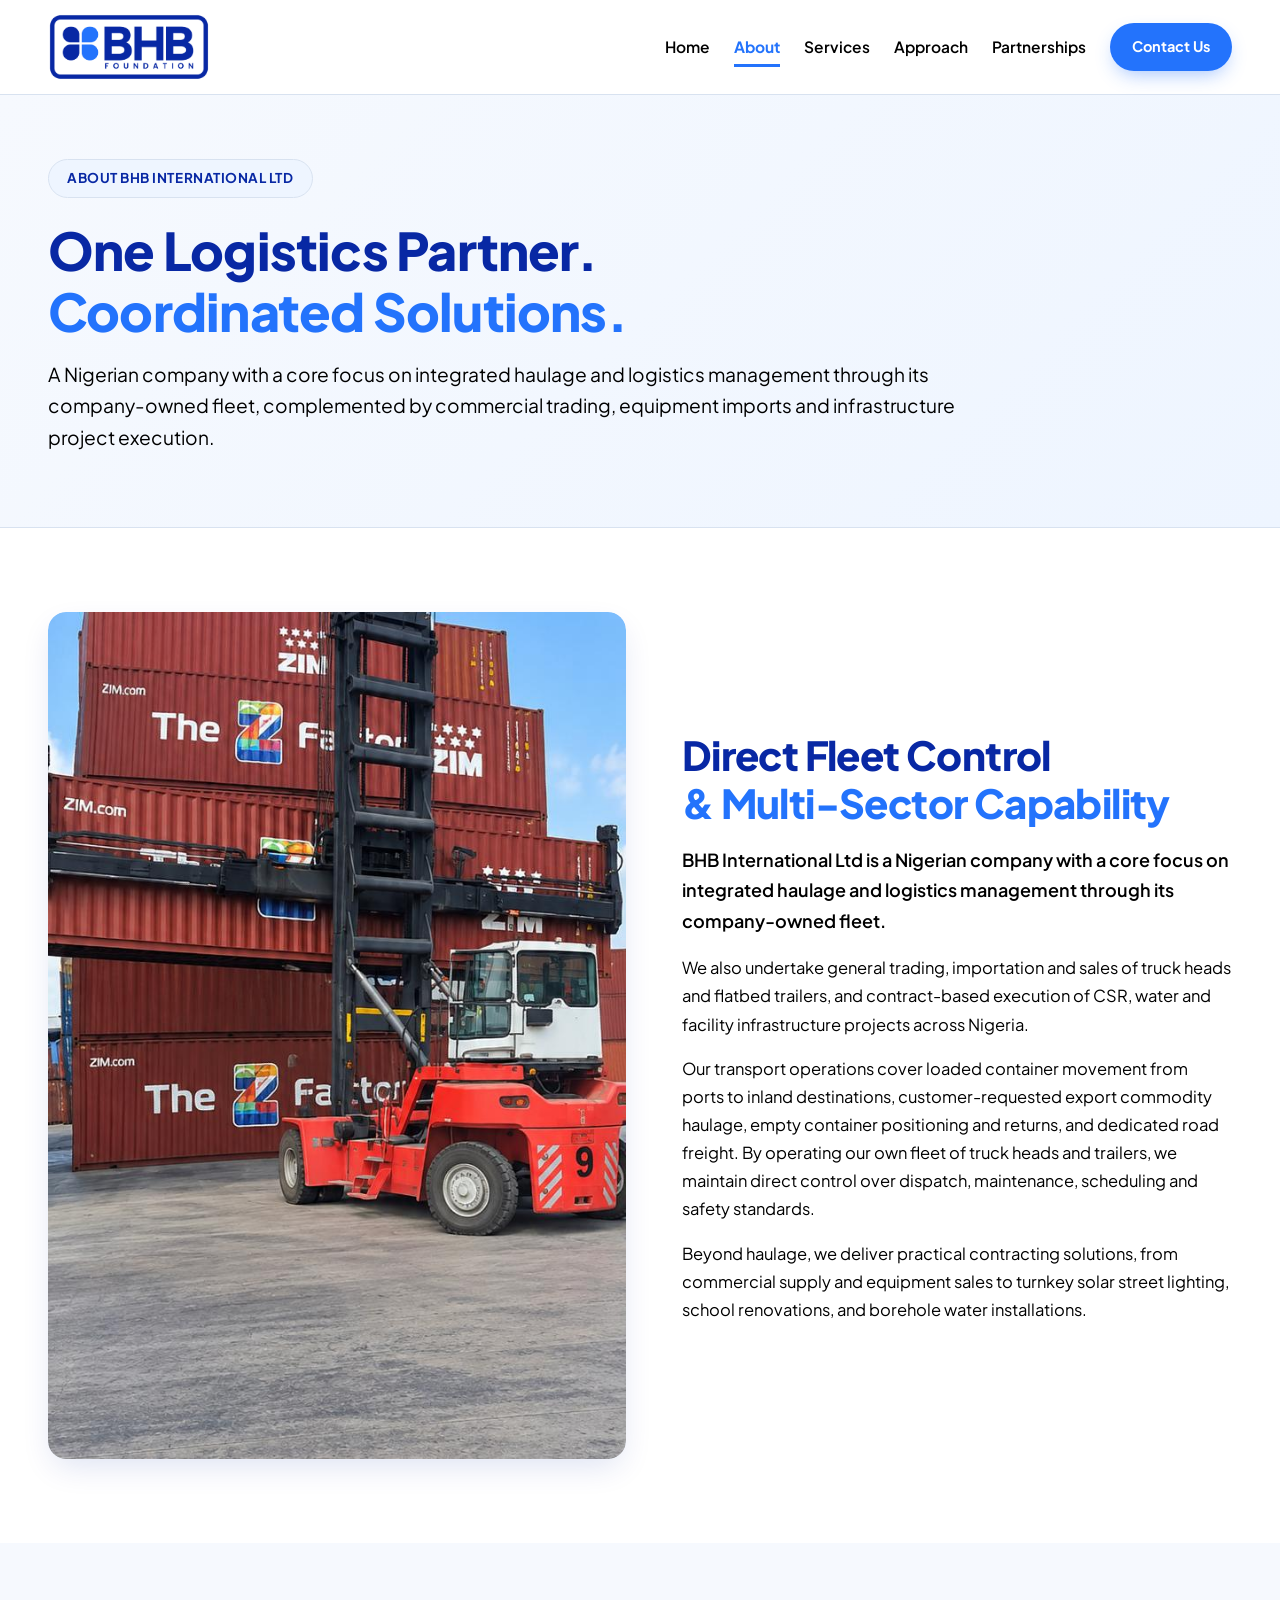
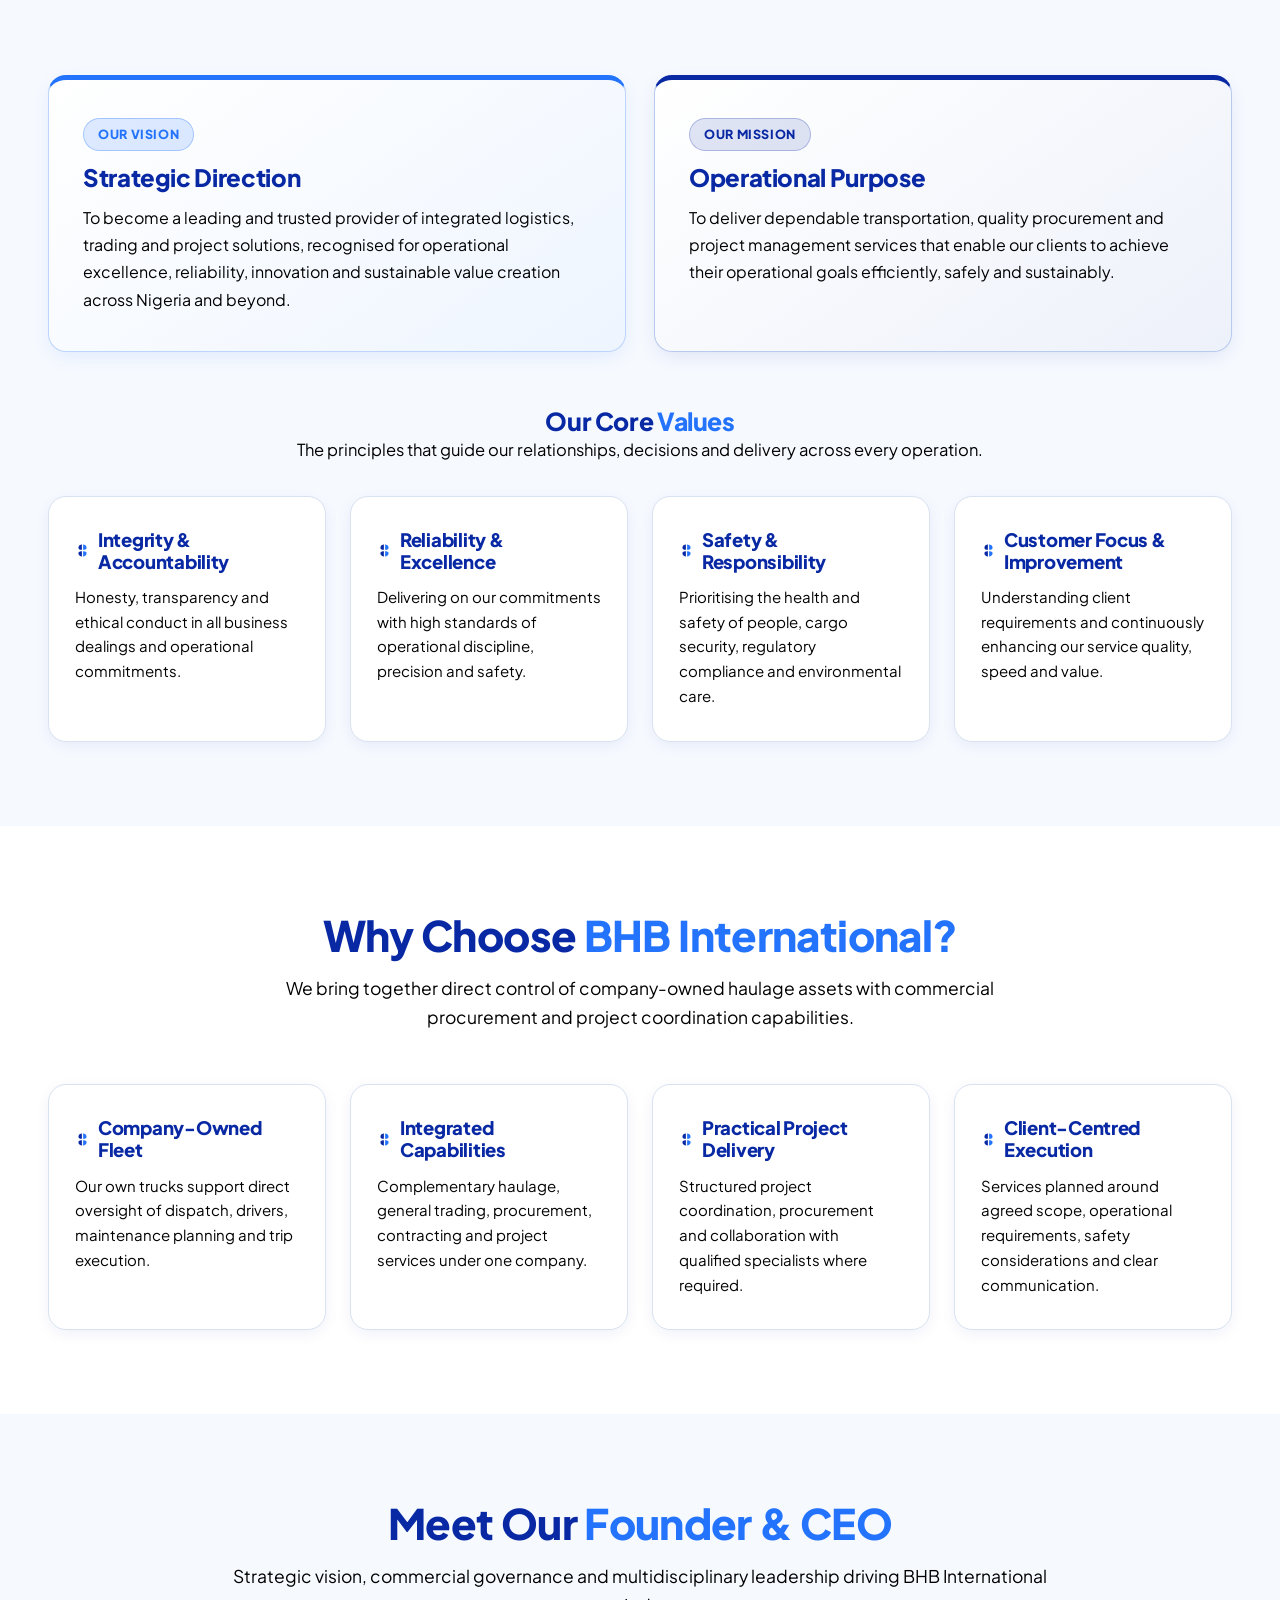
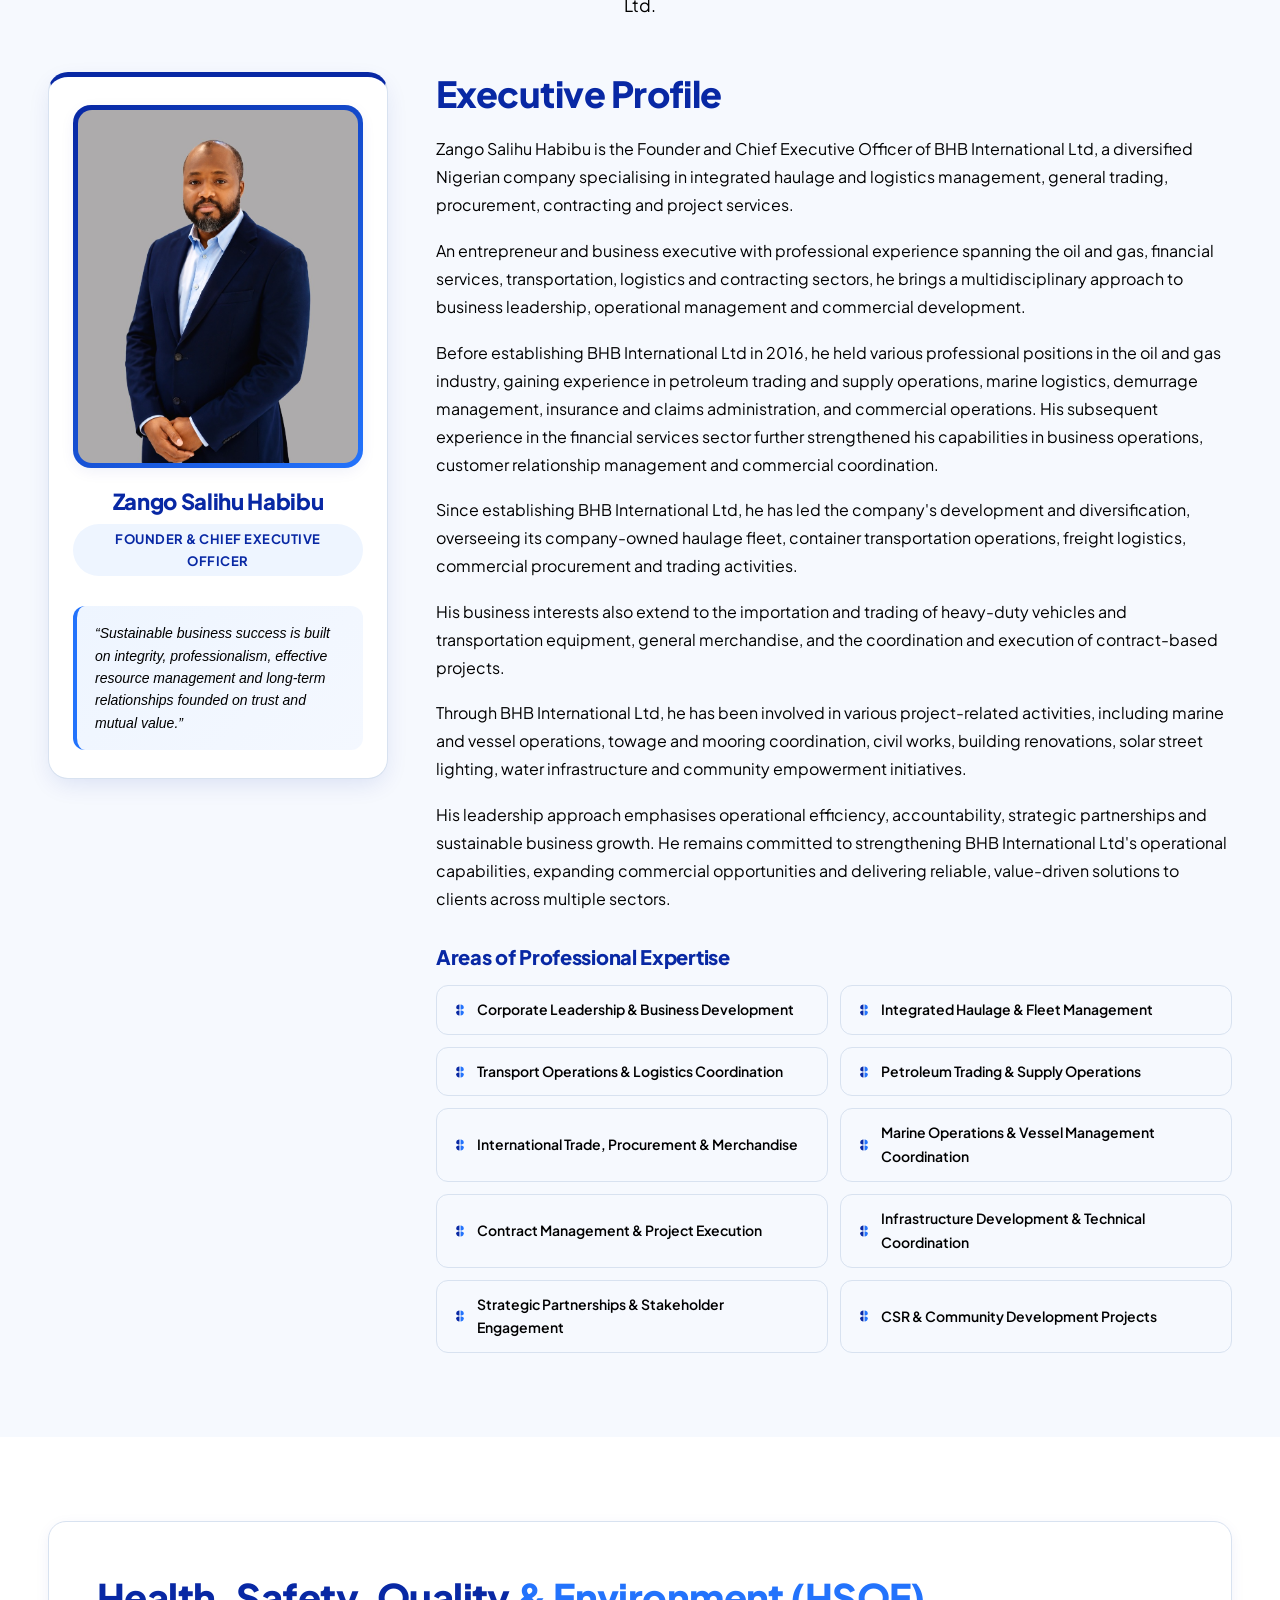
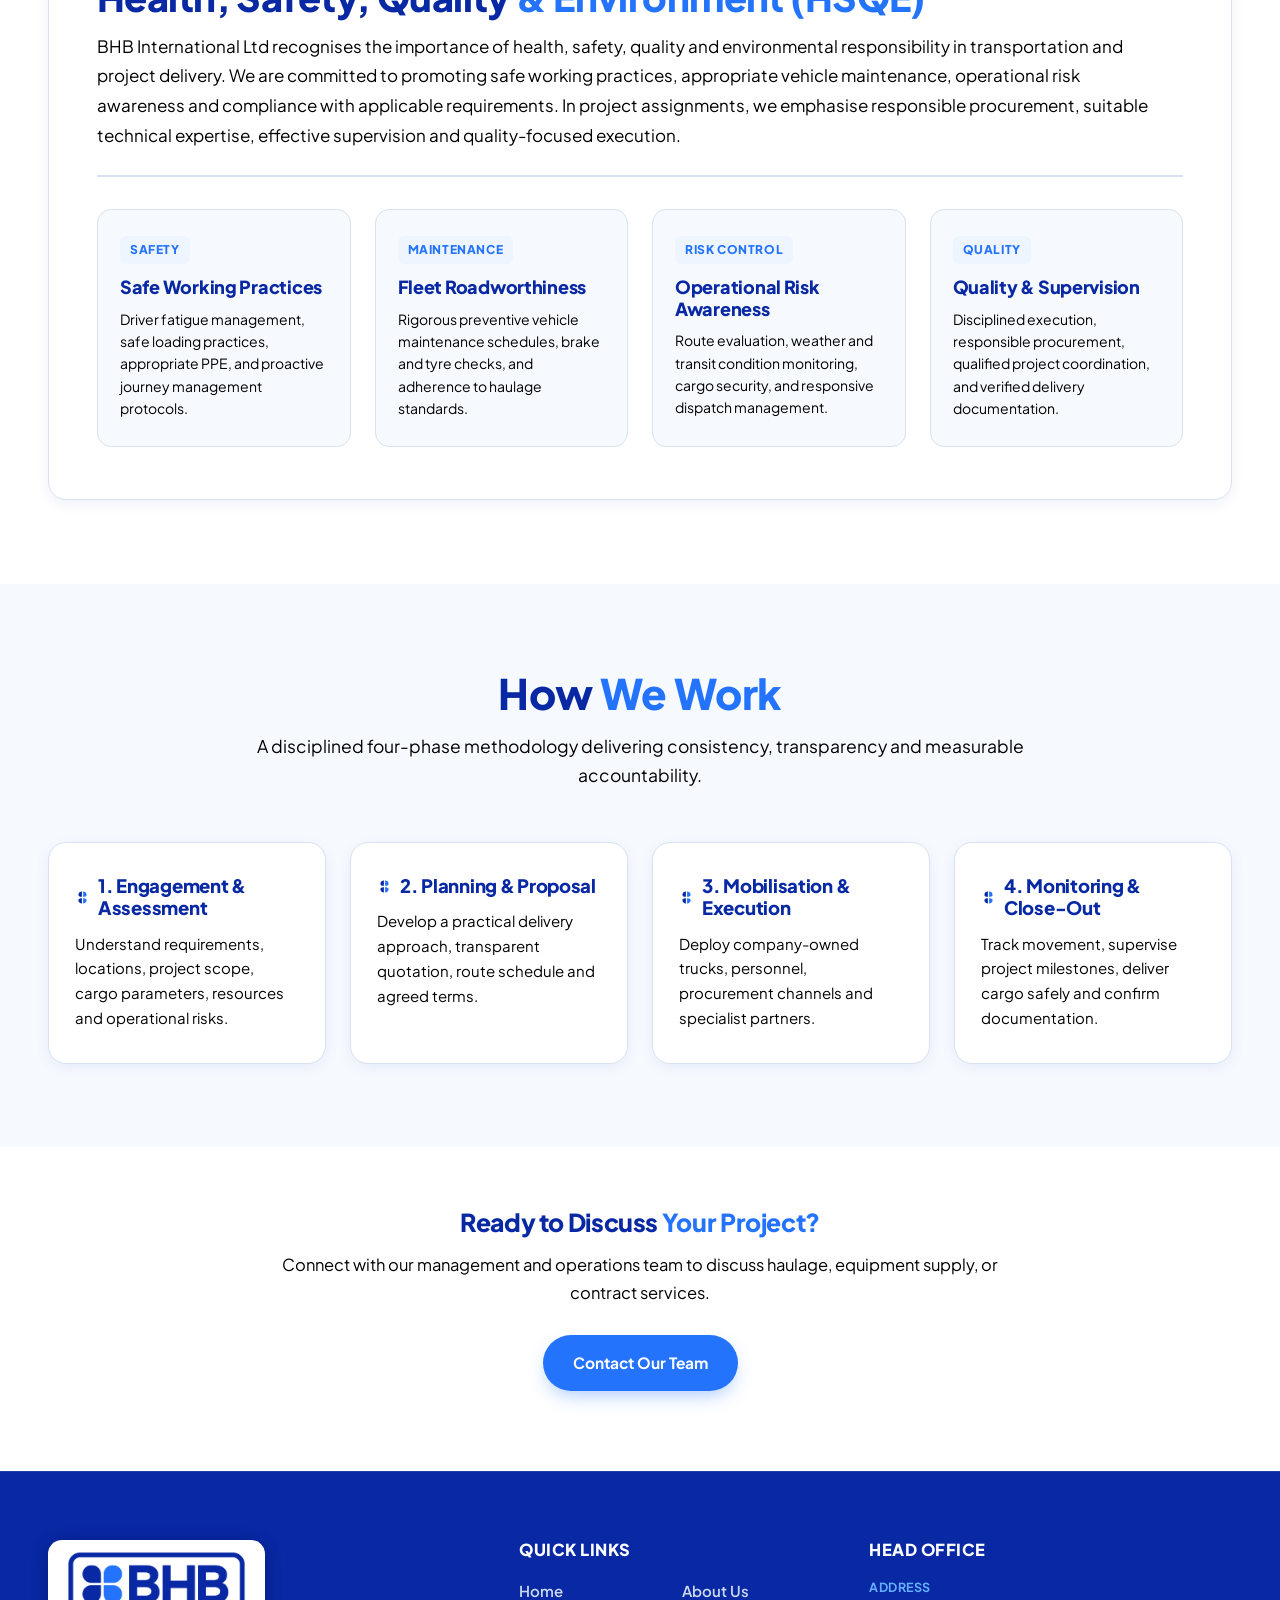
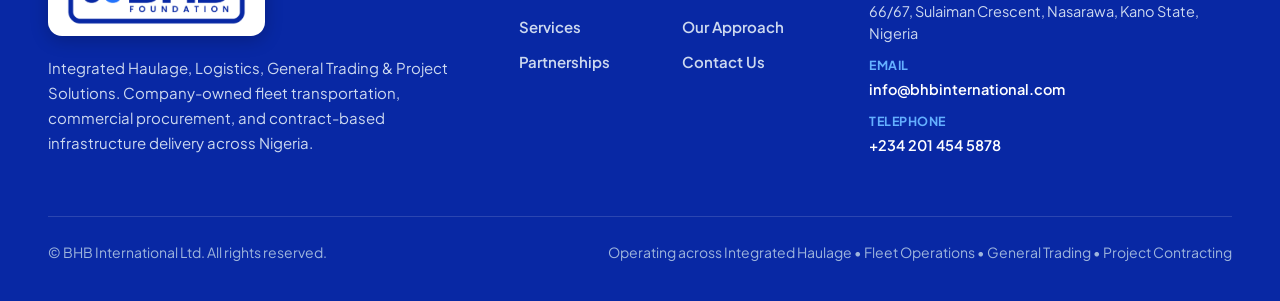
==== commit 75c2f533: "Apply targeted brand refinements: official logo, colorful Mission/Vision, 2-category switcher, brand" ====
--- a/site/about.html
+++ b/site/about.html
@@ -20,7 +20,7 @@
 <header class="nav">
   <div class="wrap">
     <a class="brand" href="index.html" aria-label="BHB International Ltd home">
-      <img src="images/logo.png" alt="BHB International Ltd logo" width="220" height="68">
+      <img src="images/logo-clean.png" alt="BHB International Ltd logo" width="220" height="68">
     </a>
     <button class="burger" id="burger" aria-label="Open menu" aria-expanded="false" aria-controls="menu">
       <span></span><span></span><span></span>
@@ -72,21 +72,23 @@
   </div>
 </section>
 
-<!-- Vision, Mission & Core Values -->
+<!-- Vision, Mission & Core Values (More Colourful & Distinct with Brand Accents) -->
 <section class="tint reveal">
   <div class="wrap">
     <div class="vm">
       <div class="v">
-        <h3>Our Vision</h3>
+        <span class="vm-tag vm-tag-vision">Our Vision</span>
+        <h3>Strategic Direction</h3>
         <p>To become a leading and trusted provider of integrated logistics, trading and project solutions, recognised for operational excellence, reliability, innovation and sustainable value creation across Nigeria and beyond.</p>
       </div>
       <div class="m">
-        <h3>Our Mission</h3>
+        <span class="vm-tag vm-tag-mission">Our Mission</span>
+        <h3>Operational Purpose</h3>
         <p>To deliver dependable transportation, quality procurement and project management services that enable our clients to achieve their operational goals efficiently, safely and sustainably.</p>
       </div>
     </div>
 
-    <!-- Core Values -->
+    <!-- Core Values — 4-Grid with Brand-Inspired 4-Petal Icons -->
     <div class="values-head reveal">
       <h2 class="h2"><span class="text-brand-dark">Our Core</span> <span class="text-brand-blue">Values</span></h2>
       <p class="sub">The principles that guide our relationships, decisions and delivery across every operation.</p>
@@ -113,7 +115,7 @@
   </div>
 </section>
 
-<!-- Why Choose BHB Section -->
+<!-- Why Choose BHB Section (With Brand-Inspired Petal Icons) -->
 <section class="white reveal">
   <div class="wrap">
     <div class="head">
@@ -121,19 +123,22 @@
       <p class="sub">We bring together direct control of company-owned haulage assets with commercial procurement and project coordination capabilities.</p>
     </div>
     <div class="why-4grid reveal-stagger">
-      <div class="val-card">
+      <div class="why-card">
         <h4>Company-Owned Fleet</h4>
         <p>Our own trucks support direct oversight of dispatch, drivers, maintenance planning and trip execution.</p>
       </div>
-      <div class="val-card">
+
+      <div class="why-card">
         <h4>Integrated Capabilities</h4>
         <p>Complementary haulage, general trading, procurement, contracting and project services under one company.</p>
       </div>
-      <div class="val-card">
+
+      <div class="why-card">
         <h4>Practical Project Delivery</h4>
         <p>Structured project coordination, procurement and collaboration with qualified specialists where required.</p>
       </div>
-      <div class="val-card">
+
+      <div class="why-card">
         <h4>Client-Centred Execution</h4>
         <p>Services planned around agreed scope, operational requirements, safety considerations and clear communication.</p>
       </div>
@@ -141,7 +146,7 @@
   </div>
 </section>
 
-<!-- Executive Leadership Section with Supplied Portrait Photo -->
+<!-- Executive Leadership Section with Supplied Portrait Photo & Colourful Accents -->
 <section id="leadership" class="tint reveal">
   <div class="wrap">
     <div class="head">
@@ -152,19 +157,21 @@
     <div class="lead-grid-balanced">
       <aside class="profile-card">
         <div class="ceo-photo-container">
-          <img src="images/ceo-new.jpg" alt="Zango Salihu Habibu, Founder &amp; Chief Executive Officer" width="320" height="400">
+          <img src="images/ceo-new.jpg" alt="Zango Salihu Habibu, Founder &amp; Chief Executive Officer" width="340" height="425">
         </div>
         <h3>Zango Salihu Habibu</h3>
-        <div class="role">Founder &amp; Chief Executive Officer</div>
-        <blockquote>“Sustainable business success is built on integrity, professionalism, effective resource management and long-term relationships founded on trust and mutual value.”</blockquote>
+        <div class="role-badge">Founder &amp; Chief Executive Officer</div>
+        <div class="lead-quote-box">
+          <p>“Sustainable business success is built on integrity, professionalism, effective resource management and long-term relationships founded on trust and mutual value.”</p>
+        </div>
       </aside>
 
       <div class="bio-content">
         <h2>Executive Profile</h2>
         <p>Zango Salihu Habibu is the Founder and Chief Executive Officer of BHB International Ltd, a diversified Nigerian company specialising in integrated haulage and logistics management, general trading, procurement, contracting and project services.</p>
         <p>An entrepreneur and business executive with professional experience spanning the oil and gas, financial services, transportation, logistics and contracting sectors, he brings a multidisciplinary approach to business leadership, operational management and commercial development.</p>
-        <p>Before establishing BHB International Ltd, he held various professional positions in the oil and gas industry, gaining experience in petroleum trading and supply operations, marine logistics, demurrage management, insurance and claims administration, and commercial operations. His subsequent experience in the financial services sector further strengthened his capabilities in business operations, customer relationship management and commercial coordination.</p>
-        <p>Since establishing BHB International Ltd in 2016, he has led the company's development and diversification, overseeing its company-owned haulage fleet, container transportation operations, freight logistics, commercial procurement and trading activities.</p>
+        <p>Before establishing BHB International Ltd in 2016, he held various professional positions in the oil and gas industry, gaining experience in petroleum trading and supply operations, marine logistics, demurrage management, insurance and claims administration, and commercial operations. His subsequent experience in the financial services sector further strengthened his capabilities in business operations, customer relationship management and commercial coordination.</p>
+        <p>Since establishing BHB International Ltd, he has led the company's development and diversification, overseeing its company-owned haulage fleet, container transportation operations, freight logistics, commercial procurement and trading activities.</p>
         <p>His business interests also extend to the importation and trading of heavy-duty vehicles and transportation equipment, general merchandise, and the coordination and execution of contract-based projects.</p>
         <p>Through BHB International Ltd, he has been involved in various project-related activities, including marine and vessel operations, towage and mooring coordination, civil works, building renovations, solar street lighting, water infrastructure and community empowerment initiatives.</p>
         <p>His leadership approach emphasises operational efficiency, accountability, strategic partnerships and sustainable business growth. He remains committed to strengthening BHB International Ltd's operational capabilities, expanding commercial opportunities and delivering reliable, value-driven solutions to clients across multiple sectors.</p>
@@ -269,7 +276,9 @@
   <div class="wrap">
     <div class="footer-grid">
       <div class="brand-col">
-        <img src="images/logo-badge.png" alt="BHB International Ltd" width="260" height="112" class="footer-logo-img">
+        <div class="footer-logo-card">
+          <img src="images/logo-clean.png" alt="BHB International Ltd" width="240" height="100" class="footer-logo-img">
+        </div>
         <p>Integrated Haulage, Logistics, General Trading &amp; Project Solutions. Company-owned fleet transportation, commercial procurement, and contract-based infrastructure delivery across Nigeria.</p>
       </div>
       <div>
--- a/site/style.css
+++ b/site/style.css
@@ -12,10 +12,10 @@
   --blue: #2373FC;
   --blue-hover: #072288;
   --blue-light: #5ea4ff;
-  --sky: #eaf1ff;
-  --mist: #f5f8fd;
+  --sky: #eef5ff;
+  --mist: #f6f9fe;
   --line: #d8e2f0;
-  --line-light: #e5edf8;
+  --line-light: #e6eef8;
   --text: #000000;
   --muted: #111111;
   --white: #ffffff;
@@ -117,6 +117,21 @@
 }
 
 /* ==========================================================================
+   BRAND-INSPIRED 4-PETAL FLOWER ICON (OFFICIAL LOGO DECORATIVE MOTIF)
+   ========================================================================== */
+.brand-petal-bullet {
+  display: inline-block;
+  width: 14px;
+  height: 14px;
+  flex-shrink: 0;
+  background-image: url("data:image/svg+xml,%3Csvg xmlns='http://www.w3.org/2000/svg' viewBox='0 0 24 24'%3E%3Cpath d='M11 2.5C11 2.5 5.5 2.5 5.5 8C5.5 11 11 11 11 11V2.5Z' fill='%230828A4'/%3E%3Cpath d='M13 2.5C13 2.5 18.5 2.5 18.5 8C18.5 11 13 11 13 11V2.5Z' fill='%232373FC'/%3E%3Cpath d='M11 21.5C11 21.5 5.5 21.5 5.5 16C5.5 13 11 13 11 13V21.5Z' fill='%230828A4'/%3E%3Cpath d='M13 21.5C13 21.5 18.5 21.5 18.5 16C18.5 13 13 13 13 13V21.5Z' fill='%232373FC'/%3E%3C/svg%3E");
+  background-size: contain;
+  background-repeat: no-repeat;
+  background-position: center;
+  margin-right: 8px;
+}
+
+/* ==========================================================================
    MAIN NAVIGATION
    ========================================================================== */
 header.nav {
@@ -149,7 +164,7 @@
 .brand img {
   height: 68px;
   width: auto;
-  max-width: 260px;
+  max-width: 250px;
   transition: transform 0.2s ease;
   object-fit: contain;
   border-radius: 0;
@@ -358,13 +373,14 @@
 }
 
 .hero.page-hero h1 {
-  font-size: clamp(34px, 4.4vw, 54px);
+  font-size: clamp(32px, 4.2vw, 52px);
   color: var(--navy);
   margin-bottom: 16px;
+  line-height: 1.18;
 }
 
 .hero.page-hero .lead {
-  font-size: clamp(17px, 1.6vw, 20px);
+  font-size: clamp(17px, 1.5vw, 20px);
   color: #000000;
   max-width: 68ch;
   line-height: 1.65;
@@ -558,7 +574,7 @@
 }
 
 /* ==========================================================================
-   VISION & MISSION (V&M)
+   MORE COLOURFUL MISSION & VISION SECTION
    ========================================================================== */
 .vm {
   display: grid;
@@ -567,23 +583,67 @@
   margin-top: 48px;
 }
 
-.vm .v, .vm .m {
-  background: #fff;
-  border: 1px solid var(--line);
+.vm .v {
+  background: linear-gradient(145deg, #ffffff 0%, #eef5ff 100%);
+  border: 1.5px solid #bdd5fc;
+  border-top: 5px solid var(--blue);
   border-radius: var(--radius);
-  padding: 36px 32px;
-  box-shadow: var(--shadow-sm);
-  transition: transform 0.25s, box-shadow 0.25s;
-}
-
-.vm .v:hover, .vm .m:hover {
-  transform: translateY(-3px);
-  box-shadow: var(--shadow-md);
+  padding: 38px 34px;
+  box-shadow: 0 6px 20px -4px rgba(35, 115, 252, 0.12);
+  transition: transform 0.25s, box-shadow 0.25s, border-color 0.25s;
+  position: relative;
+}
+
+.vm .m {
+  background: linear-gradient(145deg, #ffffff 0%, #edf1fa 100%);
+  border: 1.5px solid #b8cbef;
+  border-top: 5px solid var(--navy);
+  border-radius: var(--radius);
+  padding: 38px 34px;
+  box-shadow: 0 6px 20px -4px rgba(8, 40, 164, 0.12);
+  transition: transform 0.25s, box-shadow 0.25s, border-color 0.25s;
+  position: relative;
+}
+
+.vm .v:hover {
+  transform: translateY(-4px);
+  box-shadow: 0 12px 30px -6px rgba(35, 115, 252, 0.22);
   border-color: var(--blue);
 }
 
+.vm .m:hover {
+  transform: translateY(-4px);
+  box-shadow: 0 12px 30px -6px rgba(8, 40, 164, 0.22);
+  border-color: var(--navy);
+}
+
+.vm-tag {
+  display: inline-flex;
+  align-items: center;
+  gap: 6px;
+  font-size: 12.5px;
+  font-weight: 800;
+  letter-spacing: 0.05em;
+  text-transform: uppercase;
+  padding: 5px 14px;
+  border-radius: 999px;
+  margin-bottom: 12px;
+}
+
+.vm-tag-vision {
+  background: rgba(35, 115, 252, 0.15);
+  color: var(--blue);
+  border: 1px solid rgba(35, 115, 252, 0.3);
+}
+
+.vm-tag-mission {
+  background: rgba(8, 40, 164, 0.12);
+  color: var(--navy);
+  border: 1px solid rgba(8, 40, 164, 0.25);
+}
+
 .vm h3 {
-  font-size: 22px;
+  font-size: 24px;
   color: var(--navy);
   margin-bottom: 12px;
 }
@@ -591,7 +651,7 @@
 .vm p {
   color: #000000;
   font-size: 16px;
-  line-height: 1.65;
+  line-height: 1.7;
   margin: 0;
 }
 
@@ -602,7 +662,7 @@
 }
 
 /* ==========================================================================
-   CORE VALUES — 4-GRID WITH SUBTLE HOVER & ANIMATIONS
+   CORE VALUES — 4-GRID WITH BRAND-INSPIRED 4-PETAL ICONS
    ========================================================================== */
 .values-head {
   text-align: center;
@@ -634,22 +694,24 @@
 }
 
 .val-card h4 {
-  font-size: 19px;
+  font-size: 18.5px;
   color: var(--navy);
   margin-bottom: 12px;
   display: flex;
   align-items: center;
-  gap: 10px;
+  gap: 8px;
 }
 
 .val-card h4::before {
   content: "";
   display: inline-block;
-  width: 10px;
-  height: 10px;
-  border-radius: 4px;
-  background: var(--blue);
+  width: 15px;
+  height: 15px;
   flex-shrink: 0;
+  background-image: url("data:image/svg+xml,%3Csvg xmlns='http://www.w3.org/2000/svg' viewBox='0 0 24 24'%3E%3Cpath d='M11 2.5C11 2.5 5.5 2.5 5.5 8C5.5 11 11 11 11 11V2.5Z' fill='%230828A4'/%3E%3Cpath d='M13 2.5C13 2.5 18.5 2.5 18.5 8C18.5 11 13 11 13 11V2.5Z' fill='%232373FC'/%3E%3Cpath d='M11 21.5C11 21.5 5.5 21.5 5.5 16C5.5 13 11 13 11 13V21.5Z' fill='%230828A4'/%3E%3Cpath d='M13 21.5C13 21.5 18.5 21.5 18.5 16C18.5 13 13 13 13 13V21.5Z' fill='%232373FC'/%3E%3C/svg%3E");
+  background-size: contain;
+  background-repeat: no-repeat;
+  background-position: center;
 }
 
 .val-card p {
@@ -672,39 +734,123 @@
 }
 
 /* ==========================================================================
-   EXPANDABLE SERVICES ACCORDION (MODERN & PREMIUM)
+   CENTRAL TWO-CATEGORY TAB SELECTOR FOR SERVICES (HOMEPAGE & SERVICES PAGE)
    ========================================================================== */
 .services-section-head {
   text-align: center;
   max-width: 840px;
-  margin: 0 auto 48px;
-}
-
-.services-division-block {
-  margin-bottom: 54px;
-}
-
-.division-title-bar {
-  display: flex;
-  align-items: baseline;
-  justify-content: space-between;
-  border-bottom: 2px solid var(--line);
-  padding-bottom: 14px;
+  margin: 0 auto 36px;
+}
+
+.svc-tab-nav {
+  display: inline-flex;
+  background: #ffffff;
+  padding: 6px;
+  border-radius: 999px;
+  border: 1.5px solid var(--line);
+  box-shadow: var(--shadow-sm);
+  margin: 0 auto 40px;
+  gap: 6px;
+  max-width: 100%;
+}
+
+.svc-tab-nav-wrap {
+  text-align: center;
+  margin-bottom: 32px;
+}
+
+.svc-cat-tab {
+  display: inline-flex;
+  align-items: center;
+  gap: 10px;
+  padding: 14px 30px;
+  border-radius: 999px;
+  border: none;
+  background: transparent;
+  color: var(--navy);
+  font-family: inherit;
+  font-size: 16px;
+  font-weight: 700;
+  cursor: pointer;
+  transition: all 0.25s ease;
+  white-space: nowrap;
+}
+
+.svc-cat-tab:hover {
+  color: var(--blue);
+  background: var(--sky);
+}
+
+.svc-cat-tab.active {
+  background: var(--navy);
+  color: #ffffff;
+  box-shadow: 0 6px 18px rgba(8, 40, 164, 0.28);
+}
+
+.svc-cat-tab.active .svc-cat-tab-icon svg {
+  stroke: #64b0ff;
+}
+
+.svc-cat-tab-icon {
+  display: inline-flex;
+  align-items: center;
+  justify-content: center;
+  width: 22px;
+  height: 22px;
+}
+
+.svc-tab-panel {
+  display: none;
+  animation: panelFade 0.35s ease forwards;
+}
+
+.svc-tab-panel.active {
+  display: block;
+}
+
+@keyframes panelFade {
+  from {
+    opacity: 0;
+    transform: translateY(8px);
+  }
+  to {
+    opacity: 1;
+    transform: translateY(0);
+  }
+}
+
+@media (max-width: 680px) {
+  .svc-tab-nav {
+    flex-direction: column;
+    border-radius: var(--radius);
+    width: 100%;
+    padding: 8px;
+  }
+  .svc-cat-tab {
+    justify-content: center;
+    border-radius: 12px;
+    padding: 12px 18px;
+    font-size: 15px;
+    width: 100%;
+  }
+}
+
+.division-intro-head {
   margin-bottom: 24px;
-  flex-wrap: wrap;
-  gap: 12px;
-}
-
-.division-main-title {
+}
+
+.division-intro-head h3.division-main-title {
   font-size: clamp(24px, 2.8vw, 32px);
   color: var(--navy);
+  margin-bottom: 8px;
   font-weight: 800;
 }
 
-.division-subtitle {
-  color: #000000;
-  font-size: 15.5px;
-  max-width: 60ch;
+.division-intro-head p.division-subtitle {
+  color: #000000;
+  font-size: 16px;
+  max-width: 76ch;
+  line-height: 1.6;
   margin: 0;
 }
 
@@ -835,11 +981,16 @@
 }
 
 .svc-scope-list li::before {
-  content: "•";
-  color: var(--blue);
-  font-size: 18px;
-  font-weight: bold;
-  line-height: 1;
+  content: "";
+  display: inline-block;
+  width: 14px;
+  height: 14px;
+  flex-shrink: 0;
+  background-image: url("data:image/svg+xml,%3Csvg xmlns='http://www.w3.org/2000/svg' viewBox='0 0 24 24'%3E%3Cpath d='M11 2.5C11 2.5 5.5 2.5 5.5 8C5.5 11 11 11 11 11V2.5Z' fill='%230828A4'/%3E%3Cpath d='M13 2.5C13 2.5 18.5 2.5 18.5 8C18.5 11 13 11 13 11V2.5Z' fill='%232373FC'/%3E%3Cpath d='M11 21.5C11 21.5 5.5 21.5 5.5 16C5.5 13 11 13 11 13V21.5Z' fill='%230828A4'/%3E%3Cpath d='M13 21.5C13 21.5 18.5 21.5 18.5 16C18.5 13 13 13 13 13V21.5Z' fill='%232373FC'/%3E%3C/svg%3E");
+  background-size: contain;
+  background-repeat: no-repeat;
+  background-position: center;
+  margin-top: 3px;
 }
 
 /* ==========================================================================
@@ -918,7 +1069,7 @@
 }
 
 /* ==========================================================================
-   WHY CHOOSE BHB INTERNATIONAL (4 PILLARS)
+   WHY CHOOSE BHB INTERNATIONAL (4 PILLARS WITH BRAND PETAL ICONS)
    ========================================================================== */
 .why-4grid {
   display: grid;
@@ -927,6 +1078,51 @@
   margin-top: 32px;
 }
 
+.why-card {
+  background: #ffffff;
+  border: 1px solid var(--line);
+  border-radius: var(--radius);
+  padding: 32px 26px;
+  box-shadow: var(--shadow-sm);
+  transition: transform 0.3s ease, box-shadow 0.3s ease, border-color 0.3s ease;
+  display: flex;
+  flex-direction: column;
+}
+
+.why-card:hover {
+  transform: translateY(-4px);
+  box-shadow: var(--shadow-md);
+  border-color: var(--blue);
+}
+
+.why-card h4 {
+  font-size: 18.5px;
+  color: var(--navy);
+  margin-bottom: 12px;
+  display: flex;
+  align-items: center;
+  gap: 8px;
+}
+
+.why-card h4::before {
+  content: "";
+  display: inline-block;
+  width: 15px;
+  height: 15px;
+  flex-shrink: 0;
+  background-image: url("data:image/svg+xml,%3Csvg xmlns='http://www.w3.org/2000/svg' viewBox='0 0 24 24'%3E%3Cpath d='M11 2.5C11 2.5 5.5 2.5 5.5 8C5.5 11 11 11 11 11V2.5Z' fill='%230828A4'/%3E%3Cpath d='M13 2.5C13 2.5 18.5 2.5 18.5 8C18.5 11 13 11 13 11V2.5Z' fill='%232373FC'/%3E%3Cpath d='M11 21.5C11 21.5 5.5 21.5 5.5 16C5.5 13 11 13 11 13V21.5Z' fill='%230828A4'/%3E%3Cpath d='M13 21.5C13 21.5 18.5 21.5 18.5 16C18.5 13 13 13 13 13V21.5Z' fill='%232373FC'/%3E%3C/svg%3E");
+  background-size: contain;
+  background-repeat: no-repeat;
+  background-position: center;
+}
+
+.why-card p {
+  color: #000000;
+  font-size: 15px;
+  line-height: 1.65;
+  margin: 0;
+}
+
 @media (max-width: 1040px) {
   .why-4grid {
     grid-template-columns: repeat(2, 1fr);
@@ -940,11 +1136,11 @@
 }
 
 /* ==========================================================================
-   EXECUTIVE PROFILE & LEADERSHIP SECTION
+   COLOURFUL FOUNDER / EXECUTIVE PROFILE
    ========================================================================== */
 .lead-grid-balanced {
   display: grid;
-  grid-template-columns: 320px 1fr;
+  grid-template-columns: 340px 1fr;
   gap: 48px;
   align-items: start;
   margin-top: 24px;
@@ -952,10 +1148,11 @@
 
 .profile-card {
   background: #ffffff;
-  border: 1px solid var(--line);
-  border-radius: var(--radius);
-  padding: 24px;
-  box-shadow: var(--shadow-sm);
+  border: 1.5px solid var(--line);
+  border-top: 5px solid var(--navy);
+  border-radius: var(--radius-lg);
+  padding: 28px 24px;
+  box-shadow: 0 8px 24px -4px rgba(8, 40, 164, 0.12);
   text-align: center;
 }
 
@@ -965,8 +1162,9 @@
   border-radius: var(--radius);
   overflow: hidden;
   box-shadow: var(--shadow-sm);
-  margin-bottom: 18px;
-  background: #d8e2f0;
+  margin-bottom: 20px;
+  padding: 5px;
+  background: linear-gradient(135deg, var(--navy) 0%, var(--blue) 100%);
 }
 
 .ceo-photo-container img {
@@ -974,32 +1172,43 @@
   height: 100%;
   object-fit: cover;
   object-position: center 20%;
-  border-radius: var(--radius);
+  border-radius: 14px;
   display: block;
 }
 
 .profile-card h3 {
-  font-size: 21px;
+  font-size: 22px;
   color: var(--navy);
   margin-bottom: 4px;
 }
 
-.profile-card .role {
-  font-size: 14px;
+.profile-card .role-badge {
+  display: inline-block;
+  background: var(--sky);
+  color: var(--navy);
+  font-size: 13px;
   font-weight: 700;
-  color: var(--blue);
+  padding: 4px 14px;
+  border-radius: 999px;
   text-transform: uppercase;
   letter-spacing: 0.04em;
-  margin-bottom: 14px;
-}
-
-.profile-card blockquote {
+  margin: 6px 0 16px;
+}
+
+.lead-quote-box {
+  background: linear-gradient(135deg, var(--sky) 0%, #f4f8ff 100%);
+  border-left: 4px solid var(--blue);
+  border-radius: 12px;
+  padding: 16px 18px;
+  margin: 14px 0 0;
+  text-align: left;
+}
+
+.lead-quote-box p {
   font-style: italic;
-  font-size: 13.5px;
-  color: #000000;
-  line-height: 1.55;
-  border-top: 1px solid var(--line);
-  padding-top: 14px;
+  font-size: 14px;
+  color: #000000;
+  line-height: 1.6;
   margin: 0;
 }
 
@@ -1011,7 +1220,8 @@
 .bio-content p {
   font-size: 16px;
   color: #000000;
-  line-height: 1.7;
+  line-height: 1.75;
+  margin-bottom: 1.1em;
 }
 
 .expertise-title {
@@ -1047,9 +1257,15 @@
 }
 
 .exp-item::before {
-  content: "✓";
-  color: var(--blue);
-  font-weight: 800;
+  content: "";
+  display: inline-block;
+  width: 14px;
+  height: 14px;
+  flex-shrink: 0;
+  background-image: url("data:image/svg+xml,%3Csvg xmlns='http://www.w3.org/2000/svg' viewBox='0 0 24 24'%3E%3Cpath d='M11 2.5C11 2.5 5.5 2.5 5.5 8C5.5 11 11 11 11 11V2.5Z' fill='%230828A4'/%3E%3Cpath d='M13 2.5C13 2.5 18.5 2.5 18.5 8C18.5 11 13 11 13 11V2.5Z' fill='%232373FC'/%3E%3Cpath d='M11 21.5C11 21.5 5.5 21.5 5.5 16C5.5 13 11 13 11 13V21.5Z' fill='%230828A4'/%3E%3Cpath d='M13 21.5C13 21.5 18.5 21.5 18.5 16C18.5 13 13 13 13 13V21.5Z' fill='%232373FC'/%3E%3C/svg%3E");
+  background-size: contain;
+  background-repeat: no-repeat;
+  background-position: center;
 }
 
 @media (max-width: 900px) {
@@ -1058,7 +1274,7 @@
     gap: 32px;
   }
   .profile-card {
-    max-width: 360px;
+    max-width: 380px;
     margin: 0 auto;
   }
 }
@@ -1162,8 +1378,12 @@
 }
 
 /* ==========================================================================
-   PARTNERSHIP SECTION (WITHOUT PHOTOS, REBALANCED AUTHORITATIVE LAYOUT)
+   PARTNERSHIP SECTION & HERO
    ========================================================================== */
+.partnership-hero-content {
+  max-width: 840px;
+}
+
 .partnership-wrap {
   display: grid;
   grid-template-columns: 1.1fr 1fr;
@@ -1212,9 +1432,15 @@
 }
 
 .p-check-item::before {
-  content: "✓";
-  color: #64b0ff;
-  font-weight: 800;
+  content: "";
+  display: inline-block;
+  width: 14px;
+  height: 14px;
+  flex-shrink: 0;
+  background-image: url("data:image/svg+xml,%3Csvg xmlns='http://www.w3.org/2000/svg' viewBox='0 0 24 24'%3E%3Cpath d='M11 2.5C11 2.5 5.5 2.5 5.5 8C5.5 11 11 11 11 11V2.5Z' fill='%2364b0ff'/%3E%3Cpath d='M13 2.5C13 2.5 18.5 2.5 18.5 8C18.5 11 13 11 13 11V2.5Z' fill='%23ffffff'/%3E%3Cpath d='M11 21.5C11 21.5 5.5 21.5 5.5 16C5.5 13 11 13 11 13V21.5Z' fill='%2364b0ff'/%3E%3Cpath d='M13 21.5C13 21.5 18.5 21.5 18.5 16C18.5 13 13 13 13 13V21.5Z' fill='%23ffffff'/%3E%3C/svg%3E");
+  background-size: contain;
+  background-repeat: no-repeat;
+  background-position: center;
 }
 
 @media (max-width: 860px) {
@@ -1353,7 +1579,7 @@
 }
 
 /* ==========================================================================
-   FOOTER (POLISHED CORPORATE NAVY WITH PROMINENT WHITE BADGE LOGO)
+   FOOTER (POLISHED CORPORATE NAVY WITH PROMINENT WHITE LOGO BADGE)
    ========================================================================== */
 footer {
   background: var(--navy);
@@ -1369,13 +1595,24 @@
   align-items: start;
 }
 
+.footer-logo-card {
+  display: inline-flex;
+  align-items: center;
+  justify-content: center;
+  background: #ffffff;
+  padding: 10px 18px;
+  border-radius: 14px;
+  box-shadow: 0 4px 18px rgba(0, 0, 0, 0.22);
+  margin-bottom: 20px;
+}
+
 .footer-logo-img {
-  height: 80px;
+  height: 76px;
   width: auto;
-  max-width: 280px;
-  margin-bottom: 18px;
+  max-width: 250px;
   object-fit: contain;
-  border-radius: 12px;
+  display: block;
+  border-radius: 0;
 }
 
 footer .brand-col p {
@@ -1537,7 +1774,7 @@
     height: 50px;
   }
   .footer-logo-img {
-    height: 68px;
+    height: 64px;
   }
 }
 
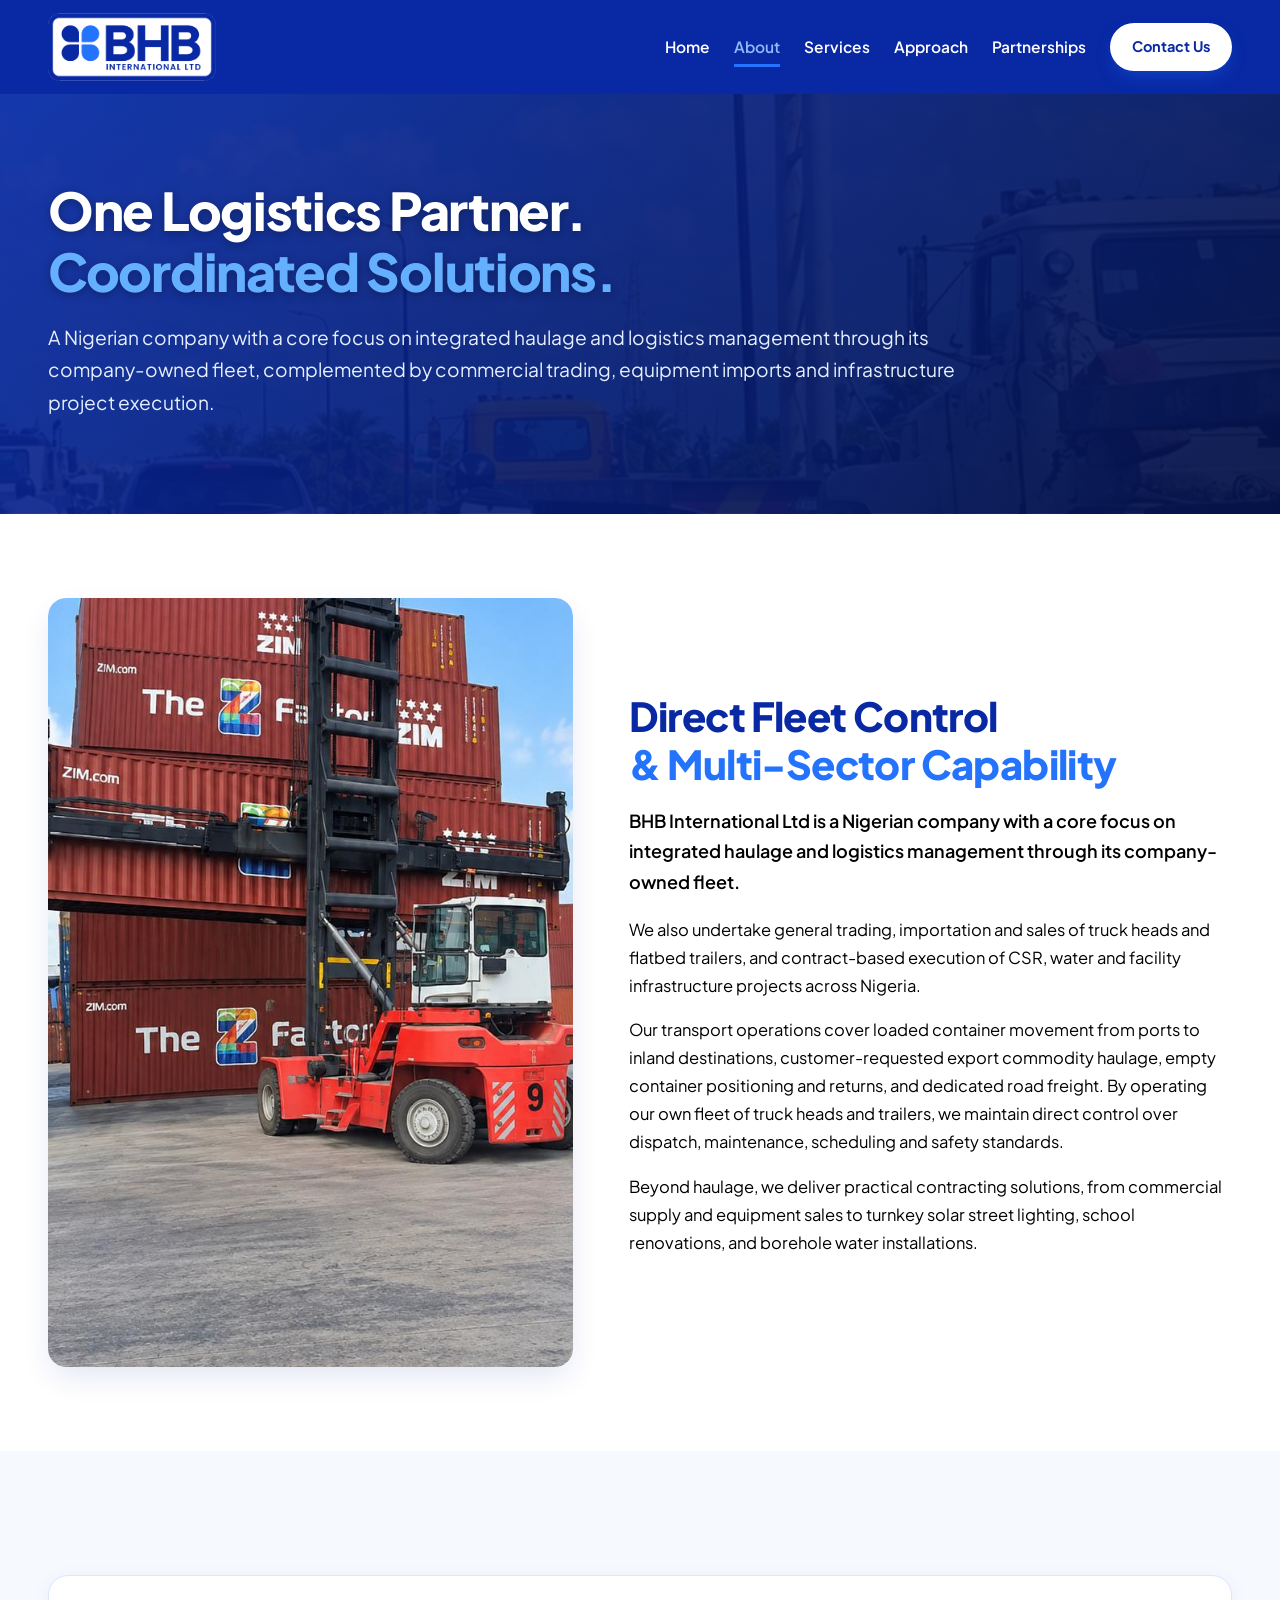
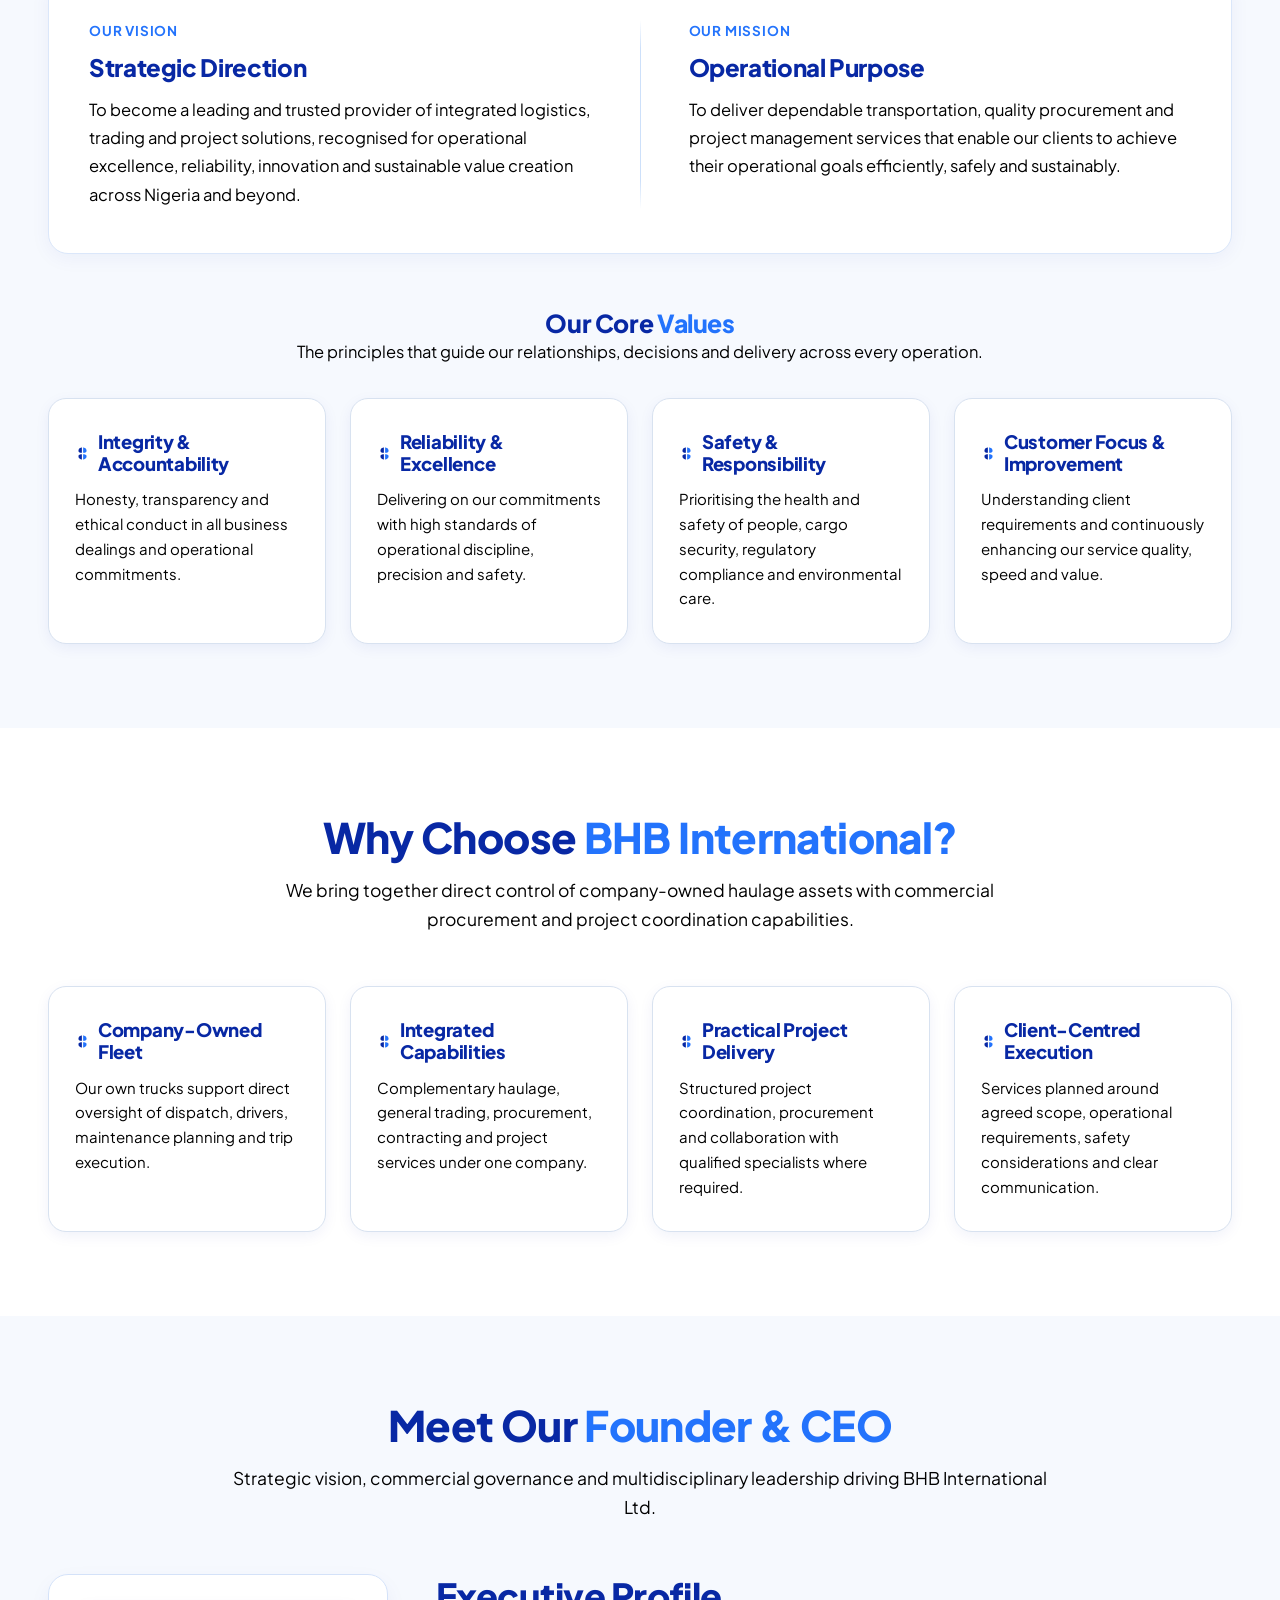
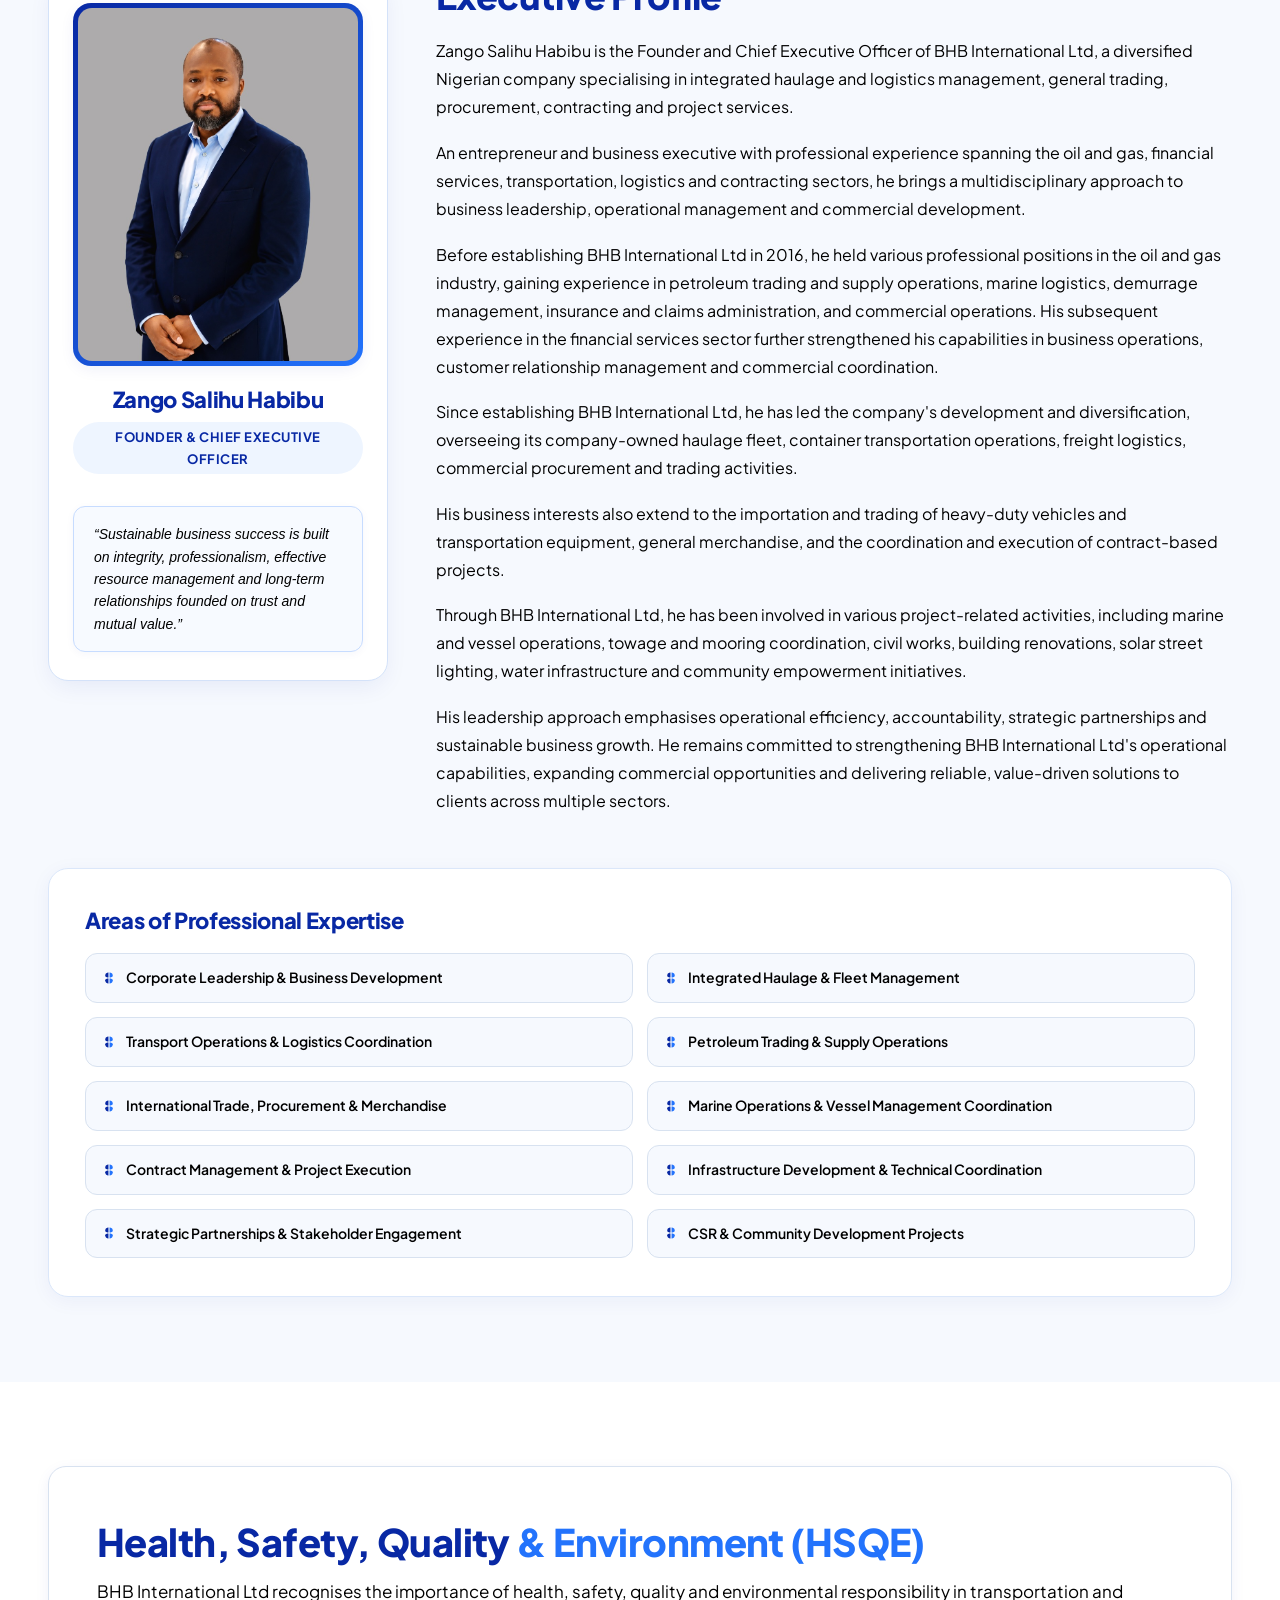
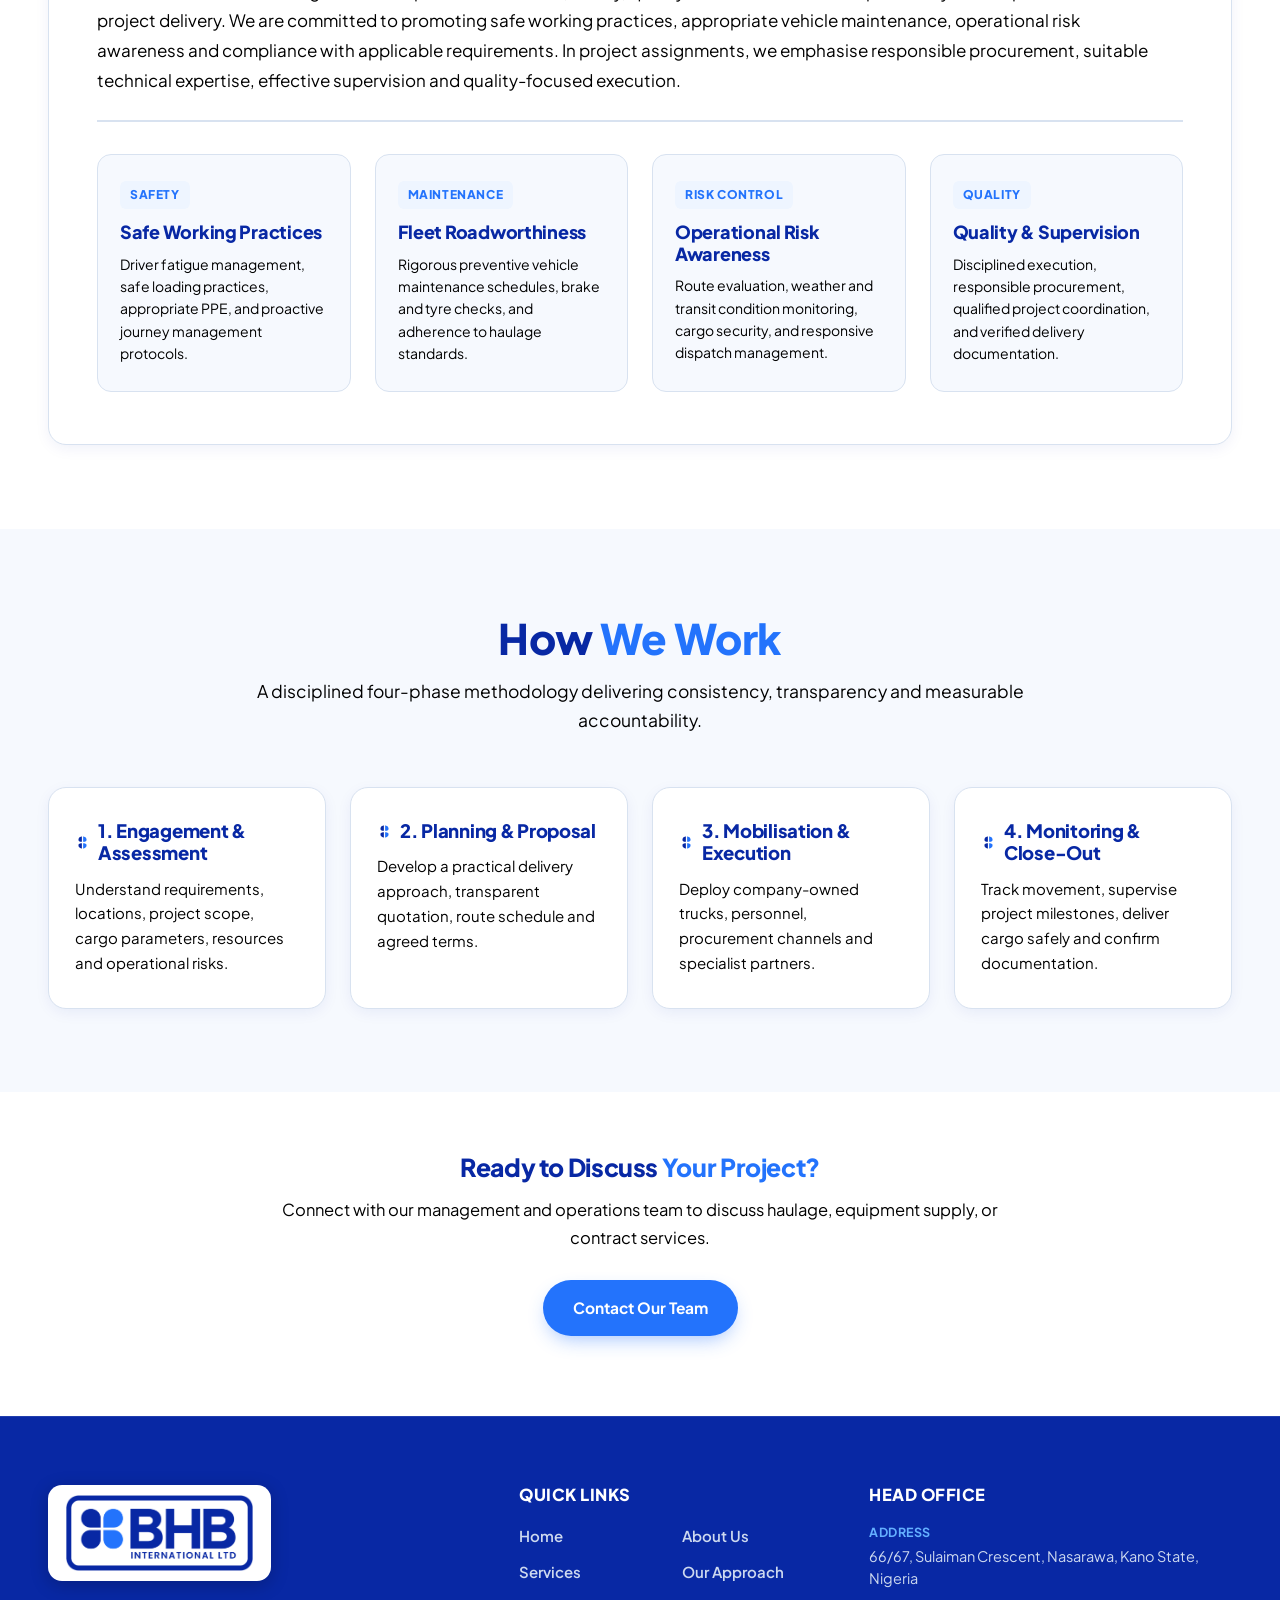
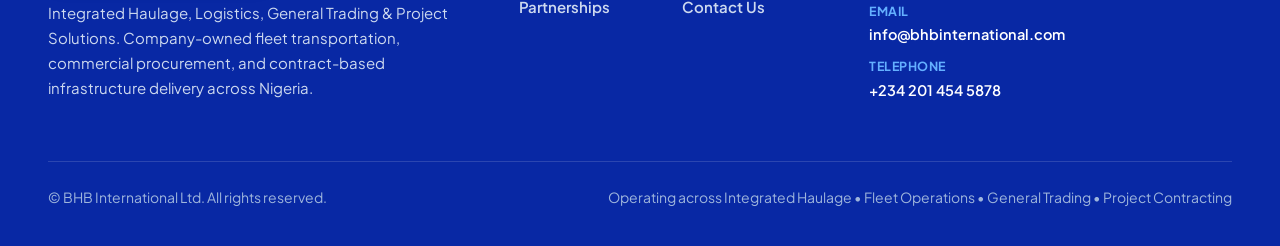
==== commit f2c8e954: "Execute 10-point brand update: brand blue header on About, official logo, smooth hover accordions, b" ====
--- a/site/about.html
+++ b/site/about.html
@@ -17,9 +17,9 @@
 <body>
 <a class="sr skip" href="#main">Skip to content</a>
 
-<header class="nav">
-  <div class="wrap">
-    <a class="brand" href="index.html" aria-label="BHB International Ltd home">
+<header class="nav nav-blue">
+  <div class="wrap">
+    <a class="brand" brand-pill href="index.html" aria-label="BHB International Ltd home">
       <img src="images/logo-clean.png" alt="BHB International Ltd logo" width="220" height="68">
     </a>
     <button class="burger" id="burger" aria-label="Open menu" aria-expanded="false" aria-controls="menu">
@@ -38,13 +38,12 @@
 
 <main id="main">
 <!-- Page Hero -->
-<div class="hero page-hero">
-  <div class="wrap">
-    <div class="fade-up">
-      <div class="hero-kicker-pill" style="color:var(--navy);background:var(--sky);border-color:var(--line)">About BHB International Ltd</div>
-      <h1>
-        <span class="text-brand-dark">One Logistics Partner.</span><br>
-        <span class="text-brand-blue">Coordinated Solutions.</span>
+<div class="hero page-hero about-hero">
+  <div class="wrap">
+    <div class="hero-content fade-up">
+      <h1 class="hero-title">
+        <span class="hero-hl-white">One Logistics Partner.</span><br>
+        <span class="hero-hl-blue">Coordinated Solutions.</span>
       </h1>
       <p class="lead">A Nigerian company with a core focus on integrated haulage and logistics management through its company-owned fleet, complemented by commercial trading, equipment imports and infrastructure project execution.</p>
     </div>
@@ -75,16 +74,17 @@
 <!-- Vision, Mission & Core Values (More Colourful & Distinct with Brand Accents) -->
 <section class="tint reveal">
   <div class="wrap">
-    <div class="vm">
-      <div class="v">
-        <span class="vm-tag vm-tag-vision">Our Vision</span>
-        <h3>Strategic Direction</h3>
-        <p>To become a leading and trusted provider of integrated logistics, trading and project solutions, recognised for operational excellence, reliability, innovation and sustainable value creation across Nigeria and beyond.</p>
-      </div>
-      <div class="m">
-        <span class="vm-tag vm-tag-mission">Our Mission</span>
-        <h3>Operational Purpose</h3>
-        <p>To deliver dependable transportation, quality procurement and project management services that enable our clients to achieve their operational goals efficiently, safely and sustainably.</p>
+    <div class="mv-corporate-grid">
+      <div class="mv-col">
+        <div class="mv-kicker">Our Vision</div>
+        <h3 class="mv-title">Strategic Direction</h3>
+        <p class="mv-desc">To become a leading and trusted provider of integrated logistics, trading and project solutions, recognised for operational excellence, reliability, innovation and sustainable value creation across Nigeria and beyond.</p>
+      </div>
+      <div class="mv-divider-vertical" aria-hidden="true"></div>
+      <div class="mv-col">
+        <div class="mv-kicker">Our Mission</div>
+        <h3 class="mv-title">Operational Purpose</h3>
+        <p class="mv-desc">To deliver dependable transportation, quality procurement and project management services that enable our clients to achieve their operational goals efficiently, safely and sustainably.</p>
       </div>
     </div>
 
@@ -176,9 +176,14 @@
         <p>Through BHB International Ltd, he has been involved in various project-related activities, including marine and vessel operations, towage and mooring coordination, civil works, building renovations, solar street lighting, water infrastructure and community empowerment initiatives.</p>
         <p>His leadership approach emphasises operational efficiency, accountability, strategic partnerships and sustainable business growth. He remains committed to strengthening BHB International Ltd's operational capabilities, expanding commercial opportunities and delivering reliable, value-driven solutions to clients across multiple sectors.</p>
 
-        <h3 class="expertise-title">Areas of Professional Expertise</h3>
-        <div class="expertise-grid">
-          <div class="exp-item">Corporate Leadership &amp; Business Development</div>
+        </div>
+    </div>
+
+    <!-- Balanced Areas of Professional Expertise Showcase (Zero Empty Void) -->
+    <div class="expertise-showcase reveal">
+      <h3 class="expertise-showcase-title">Areas of Professional Expertise</h3>
+      <div class="expertise-grid">
+        <div class="exp-item">Corporate Leadership &amp; Business Development</div>
           <div class="exp-item">Integrated Haulage &amp; Fleet Management</div>
           <div class="exp-item">Transport Operations &amp; Logistics Coordination</div>
           <div class="exp-item">Petroleum Trading &amp; Supply Operations</div>
@@ -187,9 +192,9 @@
           <div class="exp-item">Contract Management &amp; Project Execution</div>
           <div class="exp-item">Infrastructure Development &amp; Technical Coordination</div>
           <div class="exp-item">Strategic Partnerships &amp; Stakeholder Engagement</div>
-          <div class="exp-item">CSR &amp; Community Development Projects</div>
-        </div>
-      </div>
+          <div class="exp-item">CSR &amp; Community Development Projects
+      </div>
+    </div>
     </div>
   </div>
 </section>
--- a/site/style.css
+++ b/site/style.css
@@ -140,13 +140,75 @@
   z-index: 50;
   background: rgba(255, 255, 255, 0.98);
   backdrop-filter: blur(12px);
-  border-bottom: 1px solid var(--line);
+  /* border-bottom removed */
   transition: box-shadow 0.3s ease;
 }
 
 header.nav.scrolled {
   box-shadow: var(--shadow-sm);
 }
+
+/* Brand Blue Header (For About Page) */
+header.nav.nav-blue {
+  background: var(--navy);
+  border-bottom: none;
+}
+header.nav.nav-blue .burger {
+  border-color: rgba(255, 255, 255, 0.35);
+}
+header.nav.nav-blue .burger span {
+  background: #ffffff;
+}
+header.nav.nav-blue .brand-pill {
+  background: #ffffff;
+  padding: 6px 14px;
+  border-radius: 12px;
+  box-shadow: 0 4px 14px rgba(0, 0, 0, 0.2);
+  display: inline-flex;
+  align-items: center;
+}
+header.nav.nav-blue .brand-pill img {
+  height: 60px;
+  width: auto;
+}
+header.nav.nav-blue .cta-d .btn.blue {
+  background: #ffffff;
+  color: var(--navy);
+  border-color: #ffffff;
+  font-weight: 700;
+}
+header.nav.nav-blue .cta-d .btn.blue:hover {
+  background: var(--sky);
+  color: var(--navy);
+}
+@media (min-width: 1041px) {
+  header.nav.nav-blue .menu a {
+    color: #ffffff;
+    font-weight: 600;
+  }
+  header.nav.nav-blue .menu a:hover,
+  header.nav.nav-blue .menu a.active {
+    color: #8ebbfa;
+  }
+}
+@media (max-width: 1040px) {
+  header.nav.nav-blue .menu {
+    background: var(--navy);
+    border-top: 1px solid rgba(255, 255, 255, 0.15);
+    box-shadow: 0 12px 28px rgba(0, 0, 0, 0.35);
+  }
+  header.nav.nav-blue .menu a {
+    color: #ffffff;
+    font-weight: 600;
+    border-bottom: 1px solid rgba(255, 255, 255, 0.08);
+  }
+  header.nav.nav-blue .menu a:hover,
+  header.nav.nav-blue .menu a.active {
+    color: #8ebbfa;
+    background: rgba(255, 255, 255, 0.05);
+  }
+}
+
 
 .nav .wrap {
   display: flex;
@@ -369,7 +431,7 @@
   position: relative;
   background: linear-gradient(135deg, var(--mist) 0%, var(--sky) 100%);
   padding: 64px 0 54px;
-  border-bottom: 1px solid var(--line);
+  /* border-bottom removed */
 }
 
 .hero.page-hero h1 {
@@ -380,14 +442,14 @@
 }
 
 .hero.page-hero .lead {
-  font-size: clamp(17px, 1.5vw, 20px);
-  color: #000000;
-  max-width: 68ch;
-  line-height: 1.65;
+  font-size: clamp(17px, 1.5vw, 20.5px);
+  color: #000000;
+  max-width: 82ch;
+  line-height: 1.68;
 }
 
 .hero-content {
-  max-width: 820px;
+  max-width: 960px;
 }
 
 .hero-kicker-pill {
@@ -526,7 +588,7 @@
 
 .split {
   display: grid;
-  grid-template-columns: 1.05fr 1fr;
+  grid-template-columns: 1fr 1.15fr;
   gap: 56px;
   align-items: center;
 }
@@ -1148,12 +1210,13 @@
 
 .profile-card {
   background: #ffffff;
-  border: 1.5px solid var(--line);
-  border-top: 5px solid var(--navy);
+  border: 1.5px solid #d4e2f9;
   border-radius: var(--radius-lg);
   padding: 28px 24px;
-  box-shadow: 0 8px 24px -4px rgba(8, 40, 164, 0.12);
+  box-shadow: 0 8px 24px -4px rgba(8, 40, 164, 0.08);
   text-align: center;
+  position: sticky;
+  top: 110px;
 }
 
 .ceo-photo-container {
@@ -1196,12 +1259,20 @@
 }
 
 .lead-quote-box {
-  background: linear-gradient(135deg, var(--sky) 0%, #f4f8ff 100%);
-  border-left: 4px solid var(--blue);
+  background: #f7faff;
+  border: 1.5px solid #c7dcff;
   border-radius: 12px;
-  padding: 16px 18px;
-  margin: 14px 0 0;
+  padding: 16px 20px;
+  margin: 16px 0 0;
   text-align: left;
+  box-shadow: 0 2px 8px rgba(8, 40, 164, 0.04);
+}
+.lead-quote-box p {
+  font-style: italic;
+  font-size: 14.5px;
+  color: #000000;
+  line-height: 1.65;
+  margin: 0;
 }
 
 .lead-quote-box p {
@@ -1274,9 +1345,15 @@
     gap: 32px;
   }
   .profile-card {
-    max-width: 380px;
-    margin: 0 auto;
-  }
+  background: #ffffff;
+  border: 1.5px solid #d4e2f9;
+  border-radius: var(--radius-lg);
+  padding: 28px 24px;
+  box-shadow: 0 8px 24px -4px rgba(8, 40, 164, 0.08);
+  text-align: center;
+  position: sticky;
+  top: 110px;
+}
 }
 
 /* ==========================================================================
@@ -1458,7 +1535,7 @@
    ========================================================================== */
 .cgrid {
   display: grid;
-  grid-template-columns: 1.05fr 1fr;
+  grid-template-columns: 1fr 1.15fr;
   gap: 56px;
   align-items: start;
 }
@@ -1789,3 +1866,195 @@
     transform: none !important;
   }
 }
+
+
+.hero.about-hero {
+  position: relative;
+  background-image: linear-gradient(135deg, rgba(8, 40, 164, 0.90) 0%, rgba(4, 18, 72, 0.94) 100%), url('images/apapa.jpg');
+  background-size: cover;
+  background-position: center 38%;
+  background-repeat: no-repeat;
+  color: #ffffff;
+  padding: 86px 0 76px;
+  border-bottom: none;
+}
+.hero.about-hero h1 {
+  color: #ffffff;
+  margin-bottom: 18px;
+}
+.hero.about-hero .lead {
+  color: #e5efff;
+  max-width: 84ch;
+  line-height: 1.7;
+}
+
+
+/* Corporate Mission & Vision Clean Layout */
+.mv-corporate-grid {
+  display: grid;
+  grid-template-columns: 1fr 1px 1fr;
+  gap: 48px;
+  align-items: stretch;
+  background: #ffffff;
+  padding: 44px 40px;
+  border-radius: var(--radius-lg);
+  border: 1.5px solid #dbe7fa;
+  box-shadow: 0 4px 20px rgba(8, 40, 164, 0.05);
+  margin-top: 40px;
+}
+.mv-divider-vertical {
+  background: linear-gradient(180deg, transparent, #cde0fa 15%, #cde0fa 85%, transparent);
+  width: 1px;
+}
+.mv-col {
+  display: flex;
+  flex-direction: column;
+}
+.mv-kicker {
+  font-size: 13.5px;
+  font-weight: 700;
+  letter-spacing: 0.06em;
+  text-transform: uppercase;
+  color: var(--blue);
+  margin-bottom: 10px;
+}
+.mv-title {
+  font-size: 24px;
+  font-weight: 800;
+  color: var(--navy);
+  margin-bottom: 14px;
+}
+.mv-desc {
+  font-size: 16.5px;
+  color: #000000;
+  line-height: 1.72;
+  margin: 0;
+}
+@media (max-width: 768px) {
+  .mv-corporate-grid {
+    grid-template-columns: 1fr;
+    gap: 32px;
+    padding: 30px 24px;
+  }
+  .mv-divider-vertical {
+    display: none;
+  }
+}
+
+
+/* Accordion Smooth Expansion on Desktop Hover & Click */
+.svc-accordion-content {
+  display: grid;
+  grid-template-rows: 0fr;
+  transition: grid-template-rows 0.32s cubic-bezier(0.16, 1, 0.3, 1), opacity 0.25s ease;
+  opacity: 0;
+}
+.svc-accordion-content > .svc-accordion-inner {
+  overflow: hidden;
+  min-height: 0;
+}
+.svc-accordion-item.active .svc-accordion-content {
+  grid-template-rows: 1fr;
+  opacity: 1;
+}
+.svc-accordion-item.active .svc-accordion-icon svg {
+  transform: rotate(45deg);
+}
+@media (hover: hover) and (pointer: fine) {
+  .svc-accordion-item:hover .svc-accordion-content {
+    grid-template-rows: 1fr;
+    opacity: 1;
+  }
+  .svc-accordion-item:hover .svc-accordion-icon svg {
+    transform: rotate(45deg);
+  }
+}
+
+
+/* Full-Width Areas of Professional Expertise Showcase */
+.expertise-showcase {
+  background: #ffffff;
+  border: 1.5px solid #dbe7fa;
+  border-radius: var(--radius-lg);
+  padding: 38px 36px;
+  box-shadow: 0 4px 20px rgba(8, 40, 164, 0.05);
+  margin-top: 36px;
+}
+.expertise-showcase-title {
+  font-size: 22px;
+  font-weight: 800;
+  color: var(--navy);
+  margin: 0 0 20px;
+}
+.expertise-showcase .expertise-grid {
+  display: grid;
+  grid-template-columns: repeat(2, 1fr);
+  gap: 14px;
+}
+@media (max-width: 768px) {
+  .expertise-showcase .expertise-grid {
+    grid-template-columns: 1fr;
+  }
+}
+
+
+/* Contact Page Distinct Head Office Panel */
+.contact-info-panel {
+  background: linear-gradient(145deg, #f3f8fe 0%, #e7f1fe 100%);
+  border: 1.5px solid #c7dcfb;
+  border-radius: var(--radius-lg);
+  padding: 38px 34px;
+  box-shadow: 0 8px 24px -4px rgba(8, 40, 164, 0.08);
+}
+.contact-info-panel .h2 {
+  margin-bottom: 12px;
+}
+.contact-info-intro {
+  font-size: 15.5px;
+  color: #111111;
+  line-height: 1.65;
+  margin: 0 0 24px;
+}
+.contact-details-list {
+  display: flex;
+  flex-direction: column;
+  gap: 14px;
+}
+.contact-detail-item {
+  background: #ffffff;
+  border: 1px solid #d4e3f7;
+  border-radius: 12px;
+  padding: 14px 18px;
+  box-shadow: 0 2px 6px rgba(8, 40, 164, 0.04);
+}
+.contact-detail-label {
+  display: block;
+  font-size: 12px;
+  font-weight: 800;
+  letter-spacing: 0.06em;
+  text-transform: uppercase;
+  color: var(--blue);
+  margin-bottom: 4px;
+}
+.contact-detail-value {
+  font-size: 15.5px;
+  font-weight: 500;
+  color: #000000;
+  line-height: 1.5;
+}
+.contact-link {
+  color: var(--navy);
+  font-weight: 600;
+  text-decoration: none;
+  transition: color 0.2s;
+}
+.contact-link:hover {
+  color: var(--blue);
+  text-decoration: underline;
+}
+.highlight-hours {
+  display: inline-block;
+  color: var(--navy);
+  font-weight: 600;
+  margin-top: 4px;
+}
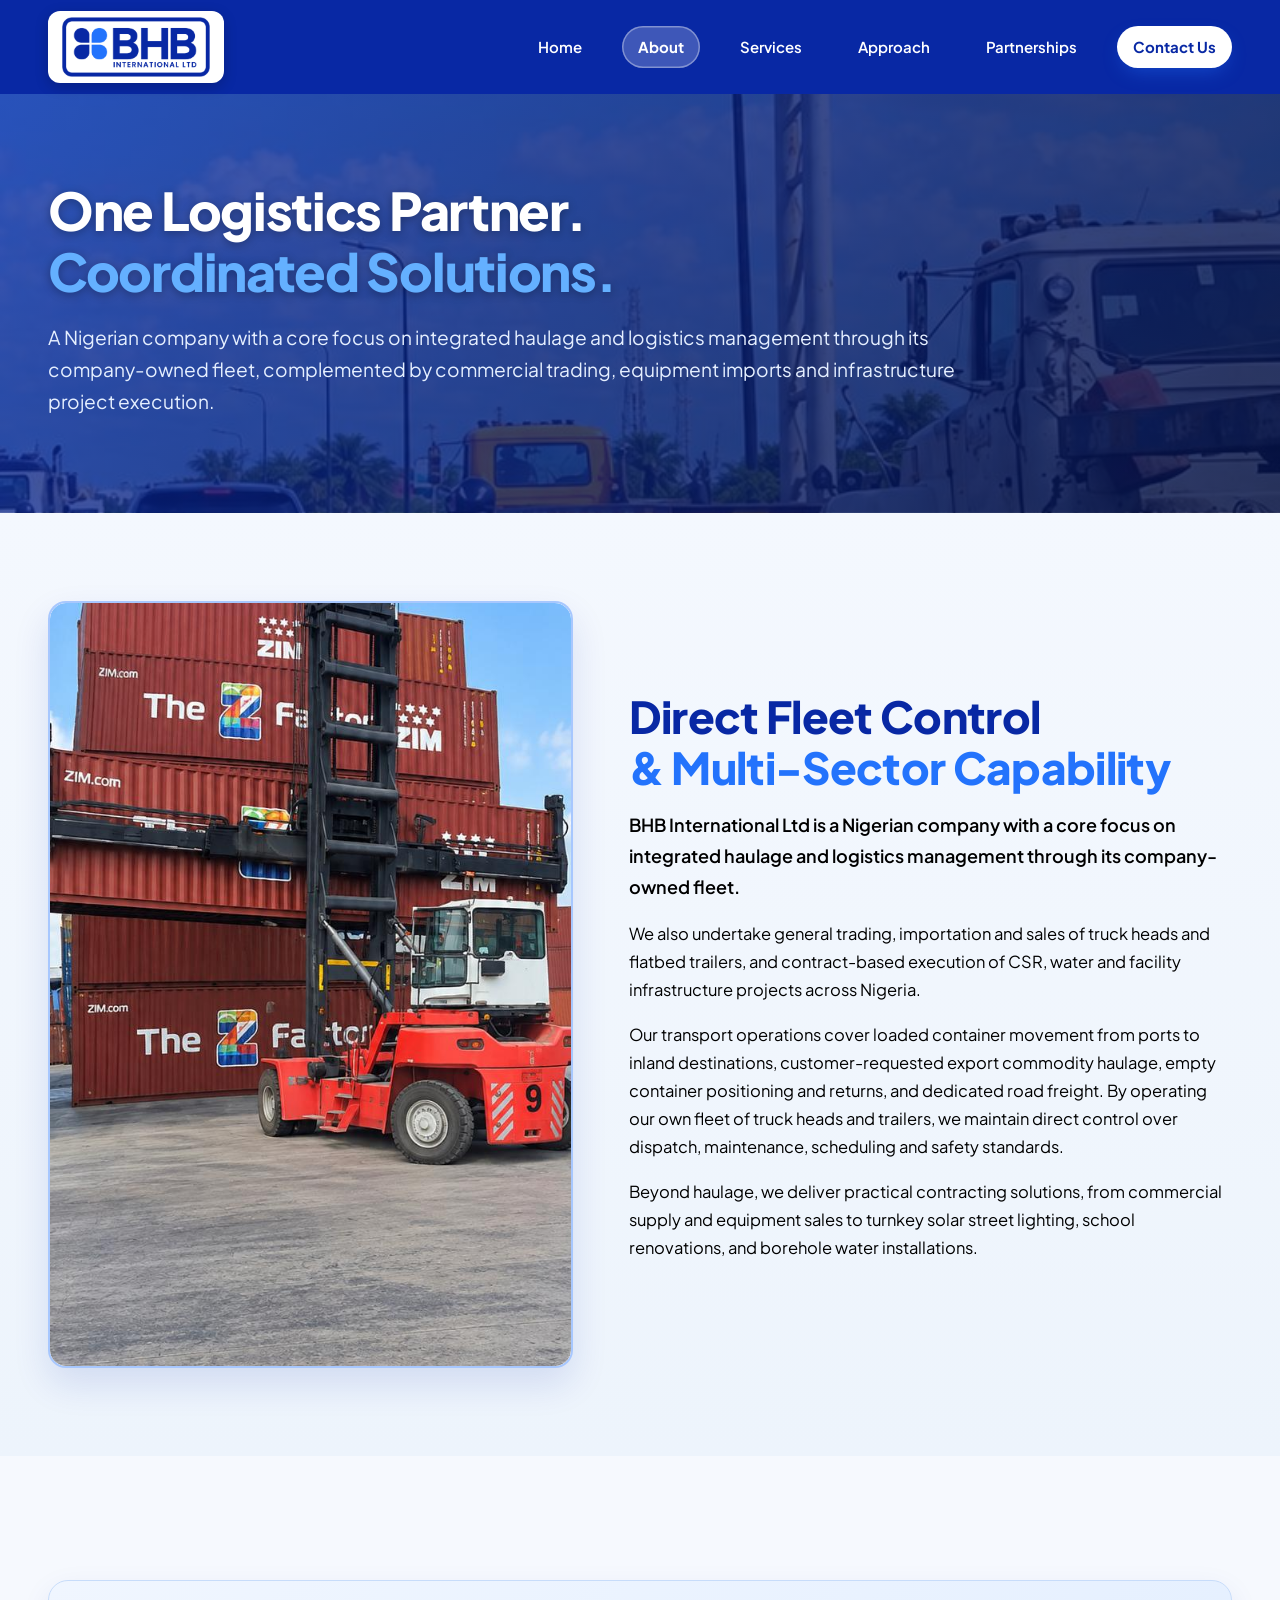
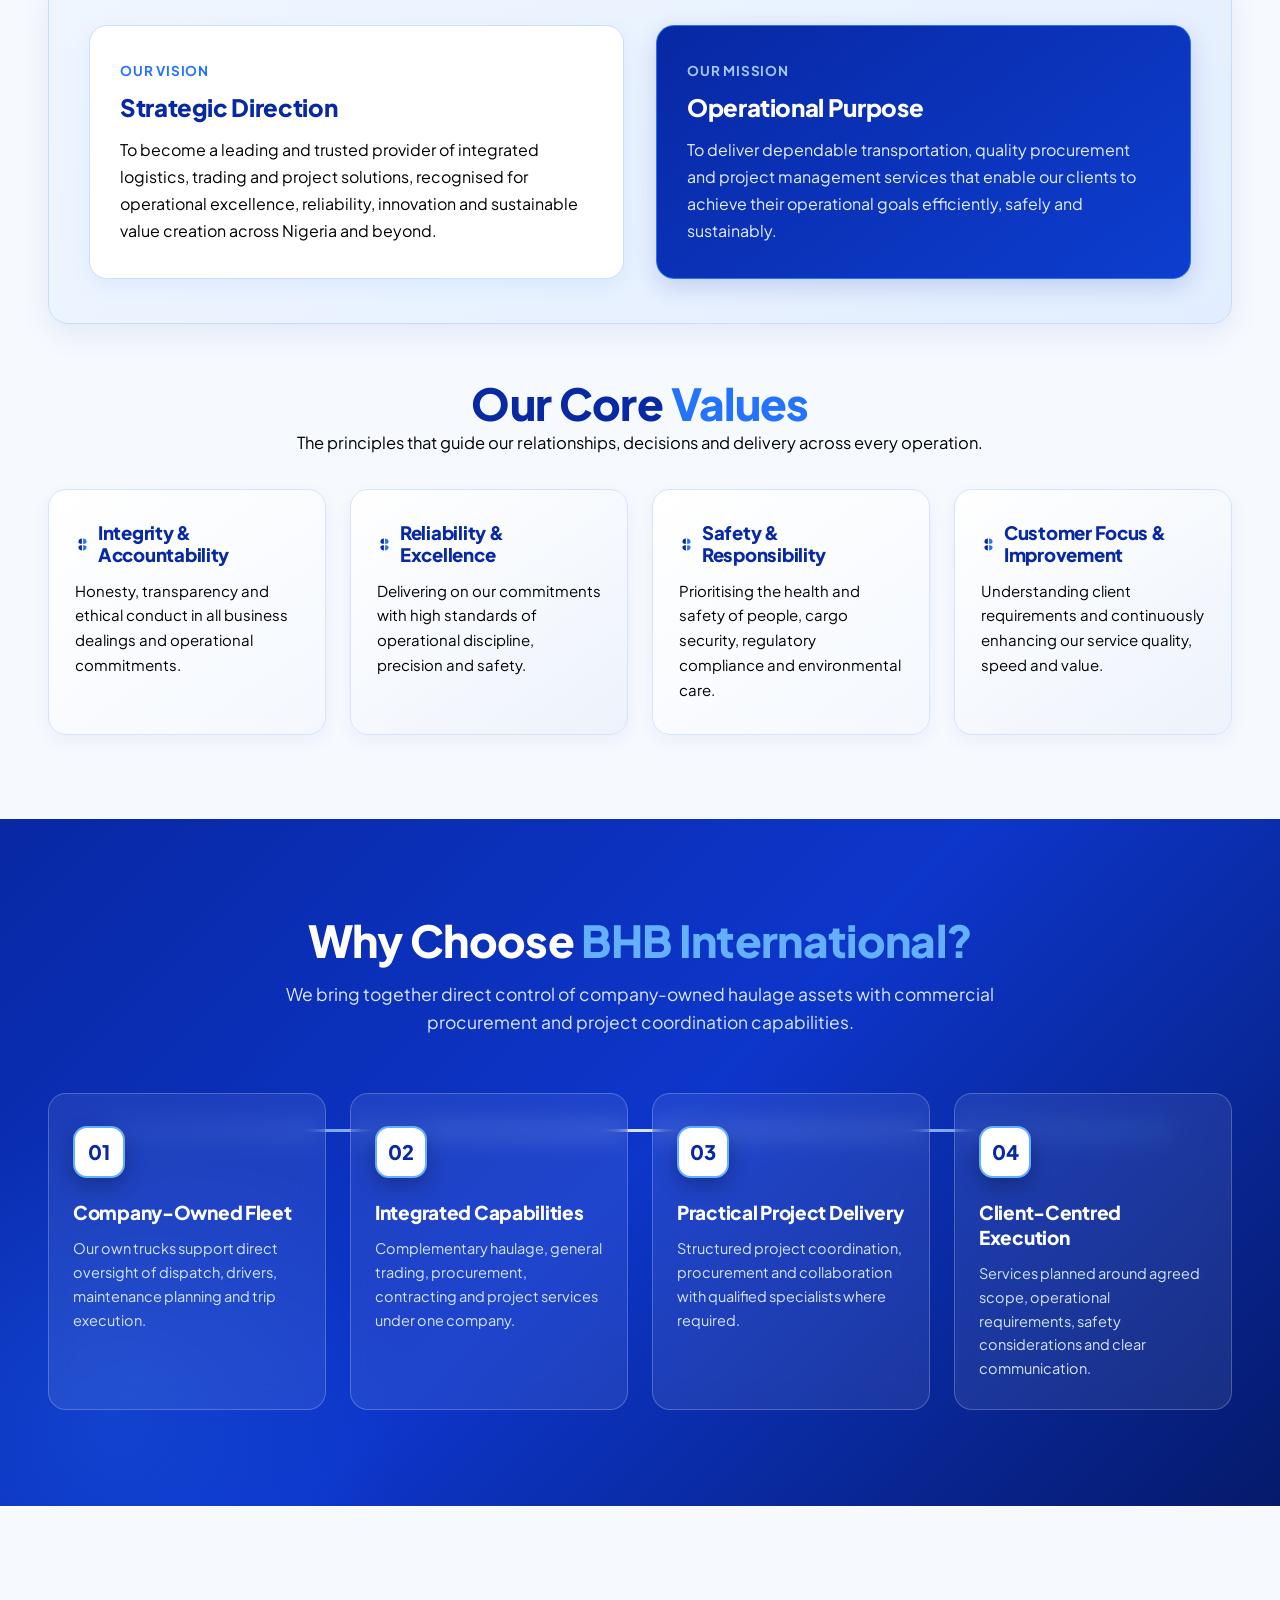
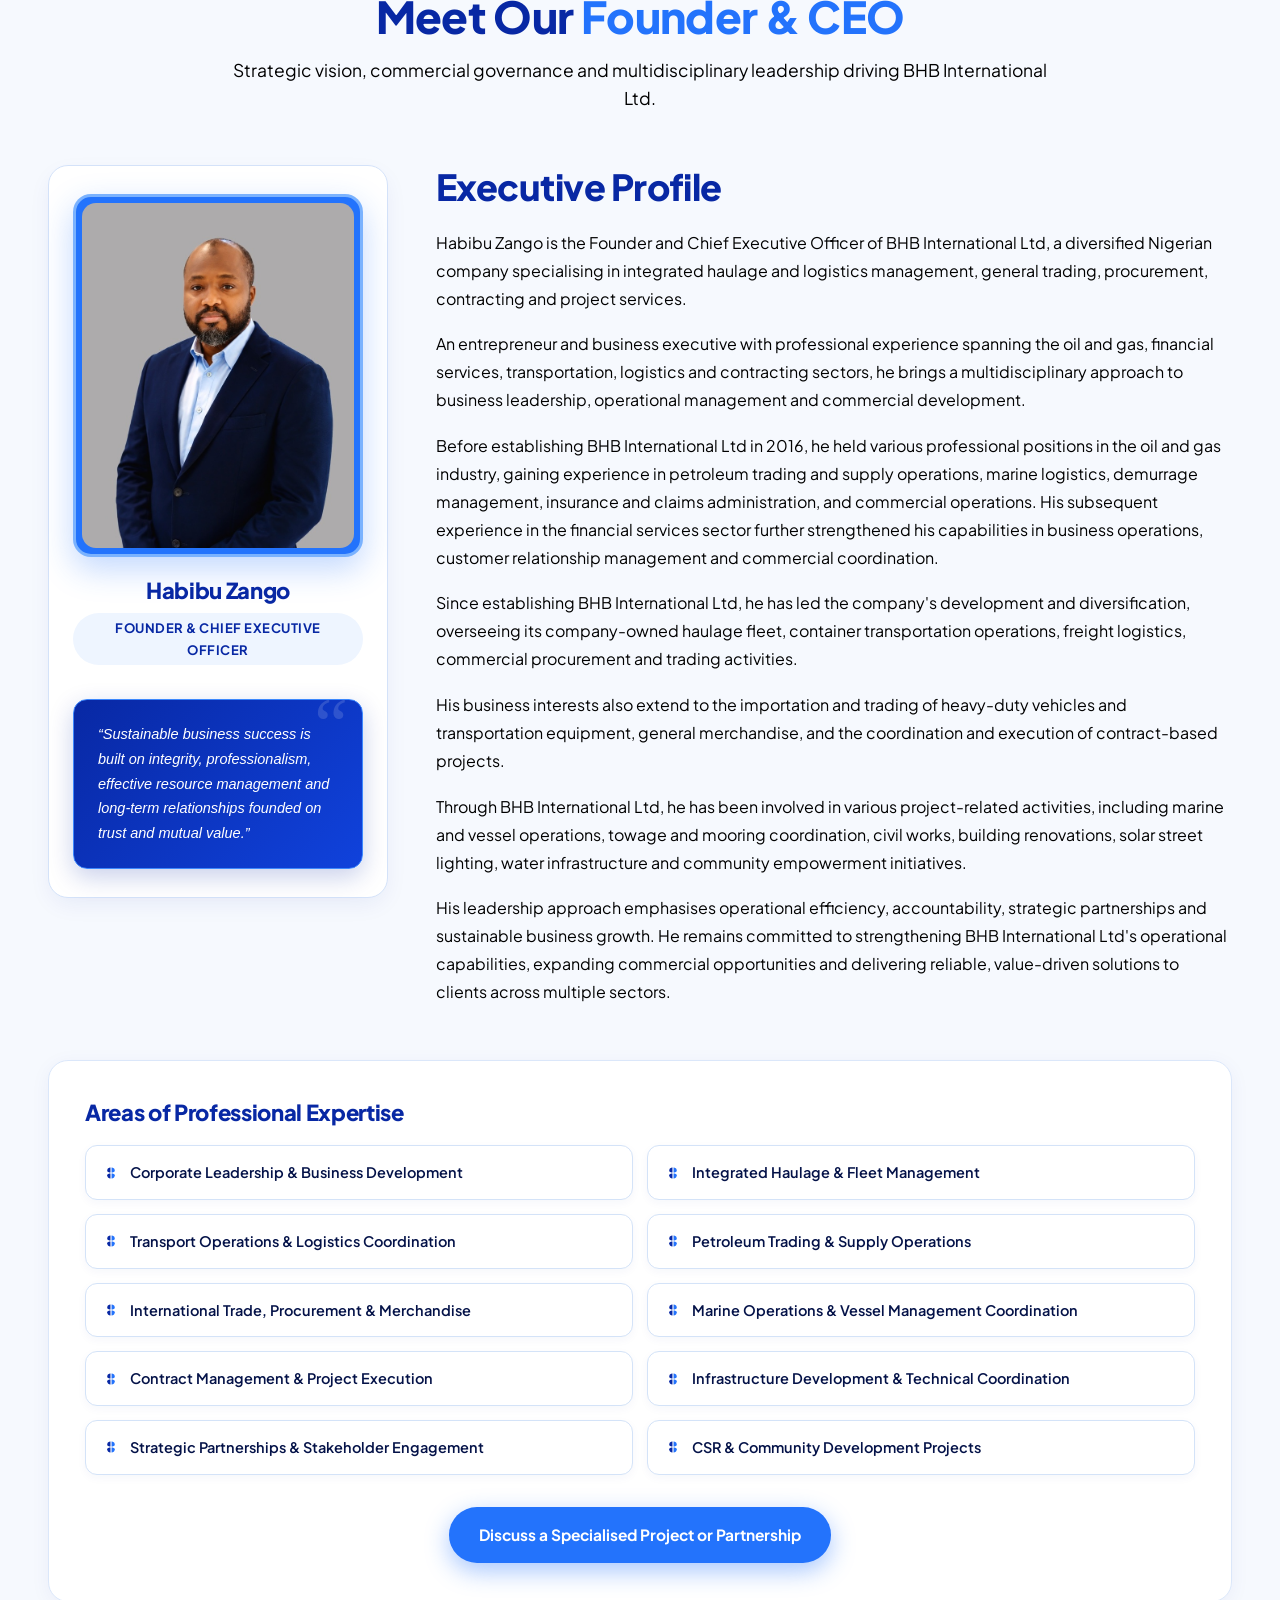
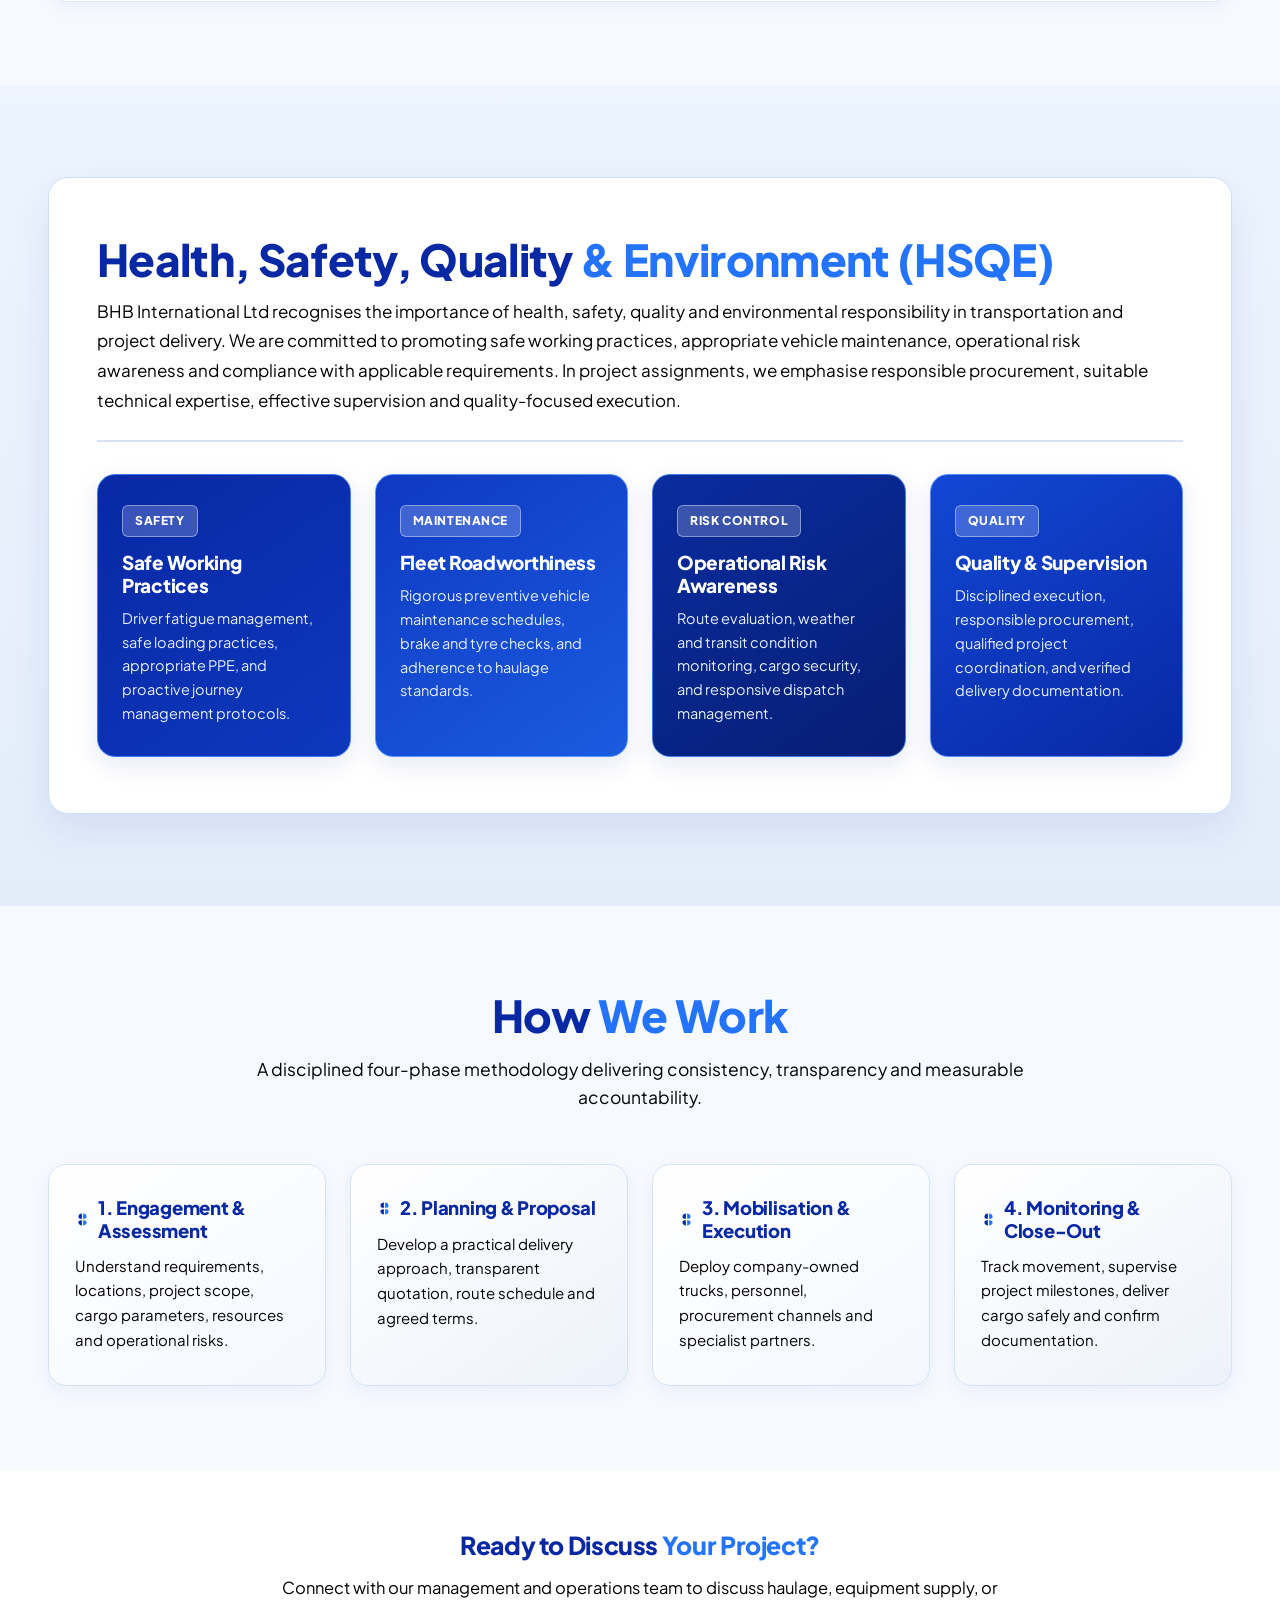
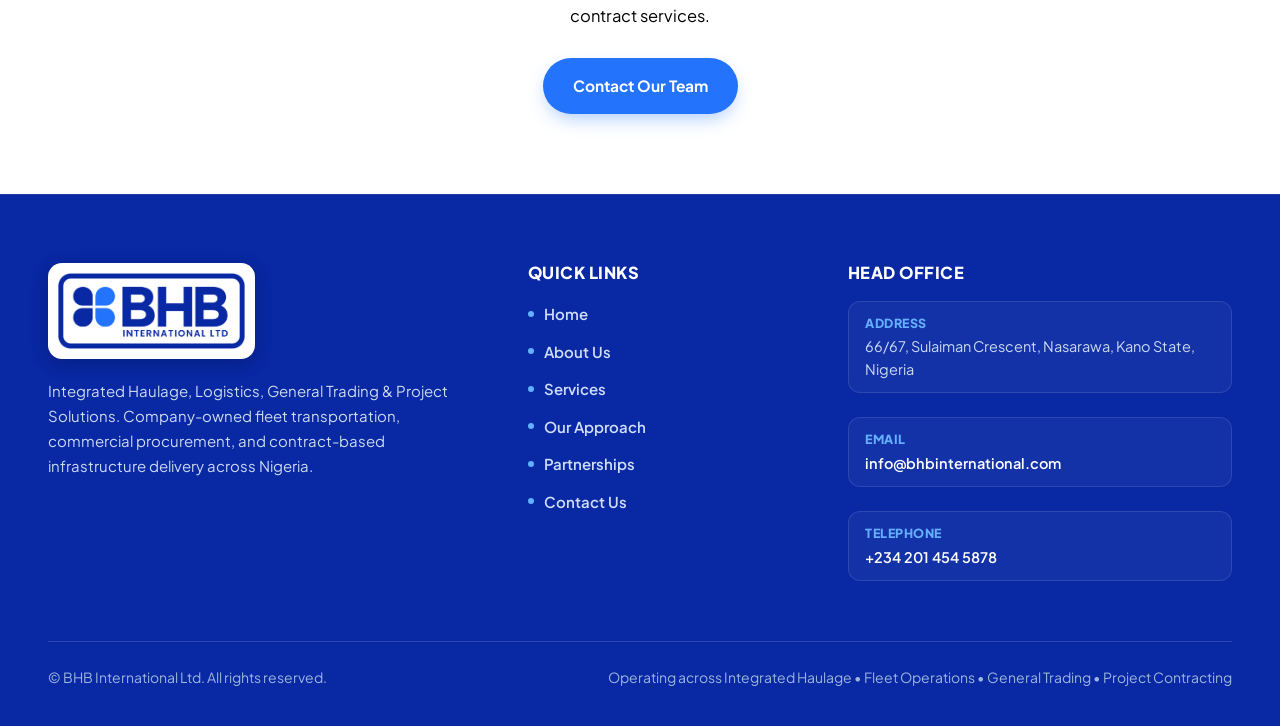
==== commit 76b31091: "Execute Round 3 UI/UX refinements: One Logistics Partner redesign, connected advantage framework, un" ====
--- a/site/about.html
+++ b/site/about.html
@@ -5,7 +5,7 @@
 <meta name="viewport" content="width=device-width, initial-scale=1, viewport-fit=cover">
 <meta name="color-scheme" content="light">
 <title>About Us | BHB International Ltd | Integrated Haulage &amp; General Trading</title>
-<meta name="description" content="Learn about BHB International Ltd, our company-owned fleet operations, leadership under Founder &amp; CEO Zango Salihu Habibu, vision, mission, HSQE commitment and core values.">
+<meta name="description" content="Learn about BHB International Ltd, our company-owned fleet operations, leadership under Founder &amp; CEO Habibu Zango, vision, mission, HSQE commitment and core values.">
 <link rel="preconnect" href="https://fonts.googleapis.com">
 <link rel="preconnect" href="https://fonts.gstatic.com" crossorigin>
 <link href="https://fonts.googleapis.com/css2?family=Plus+Jakarta+Sans:wght@400;500;600;700;800&display=swap" rel="stylesheet">
@@ -19,8 +19,8 @@
 
 <header class="nav nav-blue">
   <div class="wrap">
-    <a class="brand" brand-pill href="index.html" aria-label="BHB International Ltd home">
-      <img src="images/logo-clean.png" alt="BHB International Ltd logo" width="220" height="68">
+    <a class="brand brand-pill" href="index.html" aria-label="BHB International Ltd home">
+      <img src="images/logo-clean.png" alt="BHB International Ltd logo" width="240" height="74">
     </a>
     <button class="burger" id="burger" aria-label="Open menu" aria-expanded="false" aria-controls="menu">
       <span></span><span></span><span></span>
@@ -51,7 +51,7 @@
 </div>
 
 <!-- Company Overview -->
-<section class="white reveal">
+<section class="about-fleet-overview reveal">
   <div class="wrap">
     <div class="split">
       <div class="photo-wrap">
@@ -115,30 +115,35 @@
   </div>
 </section>
 
-<!-- Why Choose BHB Section (With Brand-Inspired Petal Icons) -->
-<section class="white reveal">
+<!-- Why Choose BHB Section (Horizontal Connected Advantage Framework) -->
+<section class="advantage-framework-section reveal">
   <div class="wrap">
     <div class="head">
       <h2 class="h2"><span class="text-brand-dark">Why Choose</span> <span class="text-brand-blue">BHB International?</span></h2>
       <p class="sub">We bring together direct control of company-owned haulage assets with commercial procurement and project coordination capabilities.</p>
     </div>
-    <div class="why-4grid reveal-stagger">
-      <div class="why-card">
+
+    <div class="advantage-track reveal-stagger">
+      <div class="advantage-node">
+        <div class="advantage-num">01</div>
         <h4>Company-Owned Fleet</h4>
         <p>Our own trucks support direct oversight of dispatch, drivers, maintenance planning and trip execution.</p>
       </div>
 
-      <div class="why-card">
+      <div class="advantage-node">
+        <div class="advantage-num">02</div>
         <h4>Integrated Capabilities</h4>
         <p>Complementary haulage, general trading, procurement, contracting and project services under one company.</p>
       </div>
 
-      <div class="why-card">
+      <div class="advantage-node">
+        <div class="advantage-num">03</div>
         <h4>Practical Project Delivery</h4>
         <p>Structured project coordination, procurement and collaboration with qualified specialists where required.</p>
       </div>
 
-      <div class="why-card">
+      <div class="advantage-node">
+        <div class="advantage-num">04</div>
         <h4>Client-Centred Execution</h4>
         <p>Services planned around agreed scope, operational requirements, safety considerations and clear communication.</p>
       </div>
@@ -157,9 +162,9 @@
     <div class="lead-grid-balanced">
       <aside class="profile-card">
         <div class="ceo-photo-container">
-          <img src="images/ceo-new.jpg" alt="Zango Salihu Habibu, Founder &amp; Chief Executive Officer" width="340" height="425">
-        </div>
-        <h3>Zango Salihu Habibu</h3>
+          <img src="images/ceo-new.jpg" alt="Habibu Zango, Founder &amp; Chief Executive Officer" width="340" height="425">
+        </div>
+        <h3>Habibu Zango</h3>
         <div class="role-badge">Founder &amp; Chief Executive Officer</div>
         <div class="lead-quote-box">
           <p>“Sustainable business success is built on integrity, professionalism, effective resource management and long-term relationships founded on trust and mutual value.”</p>
@@ -168,7 +173,7 @@
 
       <div class="bio-content">
         <h2>Executive Profile</h2>
-        <p>Zango Salihu Habibu is the Founder and Chief Executive Officer of BHB International Ltd, a diversified Nigerian company specialising in integrated haulage and logistics management, general trading, procurement, contracting and project services.</p>
+        <p>Habibu Zango is the Founder and Chief Executive Officer of BHB International Ltd, a diversified Nigerian company specialising in integrated haulage and logistics management, general trading, procurement, contracting and project services.</p>
         <p>An entrepreneur and business executive with professional experience spanning the oil and gas, financial services, transportation, logistics and contracting sectors, he brings a multidisciplinary approach to business leadership, operational management and commercial development.</p>
         <p>Before establishing BHB International Ltd in 2016, he held various professional positions in the oil and gas industry, gaining experience in petroleum trading and supply operations, marine logistics, demurrage management, insurance and claims administration, and commercial operations. His subsequent experience in the financial services sector further strengthened his capabilities in business operations, customer relationship management and commercial coordination.</p>
         <p>Since establishing BHB International Ltd, he has led the company's development and diversification, overseeing its company-owned haulage fleet, container transportation operations, freight logistics, commercial procurement and trading activities.</p>
@@ -184,17 +189,19 @@
       <h3 class="expertise-showcase-title">Areas of Professional Expertise</h3>
       <div class="expertise-grid">
         <div class="exp-item">Corporate Leadership &amp; Business Development</div>
-          <div class="exp-item">Integrated Haulage &amp; Fleet Management</div>
-          <div class="exp-item">Transport Operations &amp; Logistics Coordination</div>
-          <div class="exp-item">Petroleum Trading &amp; Supply Operations</div>
-          <div class="exp-item">International Trade, Procurement &amp; Merchandise</div>
-          <div class="exp-item">Marine Operations &amp; Vessel Management Coordination</div>
-          <div class="exp-item">Contract Management &amp; Project Execution</div>
-          <div class="exp-item">Infrastructure Development &amp; Technical Coordination</div>
-          <div class="exp-item">Strategic Partnerships &amp; Stakeholder Engagement</div>
-          <div class="exp-item">CSR &amp; Community Development Projects
-      </div>
-    </div>
+        <div class="exp-item">Integrated Haulage &amp; Fleet Management</div>
+        <div class="exp-item">Transport Operations &amp; Logistics Coordination</div>
+        <div class="exp-item">Petroleum Trading &amp; Supply Operations</div>
+        <div class="exp-item">International Trade, Procurement &amp; Merchandise</div>
+        <div class="exp-item">Marine Operations &amp; Vessel Management Coordination</div>
+        <div class="exp-item">Contract Management &amp; Project Execution</div>
+        <div class="exp-item">Infrastructure Development &amp; Technical Coordination</div>
+        <div class="exp-item">Strategic Partnerships &amp; Stakeholder Engagement</div>
+        <div class="exp-item">CSR &amp; Community Development Projects</div>
+      </div>
+      <div class="expertise-cta">
+        <a class="btn blue" href="contact.html">Discuss a Specialised Project or Partnership</a>
+      </div>
     </div>
   </div>
 </section>
@@ -288,7 +295,7 @@
       </div>
       <div>
         <h4>Quick Links</h4>
-        <nav aria-label="Footer Navigation">
+        <nav class="footer-nav-col" aria-label="Footer Navigation">
           <a href="index.html">Home</a>
           <a href="about.html">About Us</a>
           <a href="services.html">Services</a>
--- a/site/style.css
+++ b/site/style.css
@@ -183,12 +183,27 @@
 }
 @media (min-width: 1041px) {
   header.nav.nav-blue .menu a {
+    position: relative;
     color: #ffffff;
     font-weight: 600;
-  }
-  header.nav.nav-blue .menu a:hover,
+    padding: 8px 16px;
+    border-radius: 999px;
+    border: none;
+    transition: all 0.25s cubic-bezier(0.16, 1, 0.3, 1);
+    display: inline-flex;
+    align-items: center;
+  }
+  header.nav.nav-blue .menu a:hover {
+    color: #ffffff;
+    background: rgba(255, 255, 255, 0.16);
+    transform: translateY(-1px);
+    box-shadow: 0 4px 12px rgba(0, 0, 0, 0.15);
+  }
   header.nav.nav-blue .menu a.active {
-    color: #8ebbfa;
+    color: #ffffff;
+    background: rgba(255, 255, 255, 0.22);
+    font-weight: 700;
+    box-shadow: inset 0 0 0 1.5px rgba(255, 255, 255, 0.35);
   }
 }
 @media (max-width: 1040px) {
@@ -247,23 +262,33 @@
   font-size: 15.5px;
 }
 
-.menu a {
+/* Modern Interactive Navigation Links (No Underlines, Click-Only Navigation) */
+header.nav .menu a {
+  position: relative;
   text-decoration: none;
   color: #000000;
-  padding: 8px 0;
-  border-bottom: 3px solid transparent;
-  transition: color 0.2s, border-color 0.2s;
-}
-
-.menu a:hover {
-  color: var(--blue);
-  border-color: var(--blue);
-}
-
-.menu a.active {
-  color: var(--blue);
-  border-color: var(--blue);
+  padding: 8px 16px;
+  border-radius: 999px;
+  border: none;
+  font-weight: 600;
+  font-size: 15px;
+  transition: all 0.25s cubic-bezier(0.16, 1, 0.3, 1);
+  display: inline-flex;
+  align-items: center;
+}
+
+header.nav .menu a:hover {
+  color: var(--navy);
+  background: rgba(35, 115, 252, 0.08);
+  transform: translateY(-1px);
+  box-shadow: 0 2px 8px rgba(8, 40, 164, 0.06);
+}
+
+header.nav .menu a.active {
+  color: var(--navy);
+  background: rgba(8, 40, 164, 0.1);
   font-weight: 700;
+  box-shadow: inset 0 0 0 1.5px rgba(8, 40, 164, 0.18);
 }
 
 .btn {
@@ -415,16 +440,89 @@
    ========================================================================== */
 .hero.home-hero {
   position: relative;
-  min-height: 640px;
+  min-height: 660px;
   display: flex;
   align-items: center;
-  background-image: linear-gradient(135deg, rgba(8, 40, 164, 0.88) 0%, rgba(4, 18, 72, 0.92) 100%), url('images/hero-port.jpg');
+  background-image: linear-gradient(135deg, rgba(8, 40, 164, 0.72) 0%, rgba(4, 18, 72, 0.82) 100%), url('images/hero-port.jpg');
   background-size: cover;
   background-position: center 35%;
   background-repeat: no-repeat;
   color: #fff;
-  padding: 88px 0 72px;
+  padding: 94px 0 76px;
   overflow: hidden;
+}
+
+/* Subtle Animated Ambient Glow in Hero */
+.hero.home-hero::before {
+  content: "";
+  position: absolute;
+  top: -20%;
+  right: -10%;
+  width: 550px;
+  height: 550px;
+  border-radius: 50%;
+  background: radial-gradient(circle, rgba(35, 115, 252, 0.28) 0%, transparent 70%);
+  filter: blur(40px);
+  pointer-events: none;
+  animation: heroGlowPulse 8s ease-in-out infinite alternate;
+}
+
+@keyframes heroGlowPulse {
+  0% { transform: scale(1) translate(0, 0); opacity: 0.6; }
+  100% { transform: scale(1.15) translate(-30px, 20px); opacity: 0.9; }
+}
+
+/* Staggered text entrances */
+.home-hero .hero-title {
+  animation: heroTextSlide 0.75s cubic-bezier(0.16, 1, 0.3, 1) forwards;
+}
+
+.home-hero .hero-desc {
+  animation: heroTextSlide 0.85s cubic-bezier(0.16, 1, 0.3, 1) 0.12s both;
+}
+
+.home-hero .hero-btns {
+  animation: heroTextSlide 0.95s cubic-bezier(0.16, 1, 0.3, 1) 0.22s both;
+}
+
+@keyframes heroTextSlide {
+  from {
+    opacity: 0;
+    transform: translateY(22px);
+  }
+  to {
+    opacity: 1;
+    transform: translateY(0);
+  }
+}
+
+/* Animated CTA Buttons with Subtle Shimmer */
+.hero-btns .btn.blue {
+  position: relative;
+  overflow: hidden;
+  box-shadow: 0 8px 24px -4px rgba(35, 115, 252, 0.5);
+  transition: all 0.3s cubic-bezier(0.16, 1, 0.3, 1);
+}
+
+.hero-btns .btn.blue::after {
+  content: "";
+  position: absolute;
+  top: 0;
+  left: -100%;
+  width: 60%;
+  height: 100%;
+  background: linear-gradient(90deg, transparent, rgba(255, 255, 255, 0.25), transparent);
+  transform: skewX(-20deg);
+  transition: left 0.6s ease;
+}
+
+.hero-btns .btn.blue:hover::after {
+  left: 140%;
+}
+
+.hero-btns .btn.blue:hover {
+  transform: translateY(-3px);
+  box-shadow: 0 14px 30px -4px rgba(8, 40, 164, 0.6);
 }
 
 .hero.page-hero {
@@ -511,18 +609,33 @@
   border-top: 1px solid rgba(255, 255, 255, 0.18);
 }
 
+.facts-banner {
+  display: grid;
+  grid-template-columns: repeat(4, 1fr);
+  gap: 18px;
+  margin-top: 56px;
+  padding-top: 36px;
+  border-top: 1px solid rgba(255, 255, 255, 0.18);
+  perspective: 1000px;
+}
+
 .fact-card {
-  background: rgba(255, 255, 255, 0.08);
-  backdrop-filter: blur(8px);
-  border: 1px solid rgba(255, 255, 255, 0.18);
+  background: rgba(255, 255, 255, 0.12);
+  backdrop-filter: blur(12px);
+  border: 1.5px solid rgba(255, 255, 255, 0.22);
   border-radius: var(--radius);
-  padding: 22px 20px;
-  transition: background 0.25s, transform 0.25s;
+  padding: 24px 20px;
+  box-shadow: 0 8px 24px rgba(0, 0, 0, 0.12);
+  transition: all 0.35s cubic-bezier(0.16, 1, 0.3, 1);
+  position: relative;
+  overflow: hidden;
 }
 
 .fact-card:hover {
-  background: rgba(255, 255, 255, 0.14);
-  transform: translateY(-2px);
+  background: rgba(255, 255, 255, 0.20);
+  transform: translateY(-6px) scale(1.02);
+  border-color: #64b0ff;
+  box-shadow: 0 18px 38px rgba(35, 115, 252, 0.3);
 }
 
 .fact-card b {
@@ -593,23 +706,32 @@
   align-items: center;
 }
 
+/* Global Image Styling with Consistent Subtle BHB-Blue Stroke */
 .photo-wrap {
+  border: 2px solid rgba(35, 115, 252, 0.28);
   border-radius: var(--radius);
   overflow: hidden;
-  box-shadow: var(--shadow-md);
-  background: var(--sky);
+  box-shadow: 0 14px 34px -6px rgba(8, 40, 164, 0.14);
+  background: #ffffff;
+  transition: all 0.35s cubic-bezier(0.16, 1, 0.3, 1);
+}
+
+.photo-wrap:hover {
+  border-color: var(--blue);
+  box-shadow: 0 20px 44px -6px rgba(35, 115, 252, 0.25);
+  transform: translateY(-4px);
 }
 
 .photo-wrap img {
   width: 100%;
-  height: 100%;
+  height: auto;
   object-fit: cover;
-  border-radius: var(--radius);
-  transition: transform 0.4s ease;
+  border-radius: calc(var(--radius) - 2px);
+  transition: transform 0.45s cubic-bezier(0.16, 1, 0.3, 1);
 }
 
 .photo-wrap:hover img {
-  transform: scale(1.02);
+  transform: scale(1.025);
 }
 
 .about-text h2 {
@@ -648,8 +770,7 @@
 .vm .v {
   background: linear-gradient(145deg, #ffffff 0%, #eef5ff 100%);
   border: 1.5px solid #bdd5fc;
-  border-top: 5px solid var(--blue);
-  border-radius: var(--radius);
+    border-radius: var(--radius);
   padding: 38px 34px;
   box-shadow: 0 6px 20px -4px rgba(35, 115, 252, 0.12);
   transition: transform 0.25s, box-shadow 0.25s, border-color 0.25s;
@@ -659,8 +780,7 @@
 .vm .m {
   background: linear-gradient(145deg, #ffffff 0%, #edf1fa 100%);
   border: 1.5px solid #b8cbef;
-  border-top: 5px solid var(--navy);
-  border-radius: var(--radius);
+    border-radius: var(--radius);
   padding: 38px 34px;
   box-shadow: 0 6px 20px -4px rgba(8, 40, 164, 0.12);
   transition: transform 0.25s, box-shadow 0.25s, border-color 0.25s;
@@ -738,21 +858,40 @@
   gap: 24px;
 }
 
+.values-4grid {
+  display: grid;
+  grid-template-columns: repeat(4, 1fr);
+  gap: 24px;
+  perspective: 1000px;
+}
+
+/* Core Values — Complete Rounded Animated Border (No Single-Edge Lines) */
 .val-card {
-  background: #ffffff;
-  border: 1px solid var(--line);
+  background: linear-gradient(145deg, #ffffff 0%, #f4f8fe 100%);
+  border: 1.5px solid #d6e4f8;
   border-radius: var(--radius);
   padding: 32px 26px;
-  box-shadow: var(--shadow-sm);
-  transition: transform 0.3s cubic-bezier(0.16, 1, 0.3, 1), box-shadow 0.3s ease, border-color 0.3s ease;
+  box-shadow: 0 6px 18px rgba(8, 40, 164, 0.05);
+  transition: all 0.35s cubic-bezier(0.16, 1, 0.3, 1);
   display: flex;
   flex-direction: column;
+  position: relative;
+  overflow: hidden;
+}
+
+.val-card:nth-child(even) {
+  background: linear-gradient(145deg, #ffffff 0%, #edf3fc 100%);
 }
 
 .val-card:hover {
-  transform: translateY(-5px);
-  box-shadow: var(--shadow-md);
+  transform: translateY(-8px) scale(1.01);
+  box-shadow: 0 20px 40px -8px rgba(35, 115, 252, 0.22);
   border-color: var(--blue);
+}
+
+.val-card:hover h4::before {
+  transform: scale(1.2) rotate(15deg);
+  transition: transform 0.3s ease;
 }
 
 .val-card h4 {
@@ -1066,20 +1205,20 @@
 }
 
 .step-card {
-  background: #ffffff;
-  border: 1px solid var(--line);
+  background: linear-gradient(145deg, #ffffff 0%, #f7faff 100%);
+  border: 1.5px solid #d6e4f8;
   border-radius: var(--radius);
   padding: 32px 24px;
-  box-shadow: var(--shadow-sm);
-  transition: transform 0.3s ease, box-shadow 0.3s ease, border-color 0.3s ease;
+  box-shadow: 0 4px 16px rgba(8, 40, 164, 0.05);
+  transition: all 0.35s cubic-bezier(0.16, 1, 0.3, 1);
   position: relative;
   display: flex;
   flex-direction: column;
 }
 
 .step-card:hover {
-  transform: translateY(-4px);
-  box-shadow: var(--shadow-md);
+  transform: translateY(-6px);
+  box-shadow: 0 18px 36px -4px rgba(35, 115, 252, 0.2);
   border-color: var(--blue);
 }
 
@@ -1219,15 +1358,17 @@
   top: 110px;
 }
 
+/* Founder Circular Frame — Lighter BHB Blue Stroke */
 .ceo-photo-container {
   width: 100%;
   aspect-ratio: 4/5;
   border-radius: var(--radius);
   overflow: hidden;
-  box-shadow: var(--shadow-sm);
+  box-shadow: 0 12px 32px rgba(35, 115, 252, 0.28);
   margin-bottom: 20px;
-  padding: 5px;
-  background: linear-gradient(135deg, var(--navy) 0%, var(--blue) 100%);
+  padding: 6px;
+  background: var(--blue); /* Lighter BHB Blue */
+  border: 3px solid rgba(160, 205, 255, 0.7);
 }
 
 .ceo-photo-container img {
@@ -1258,30 +1399,51 @@
   margin: 6px 0 16px;
 }
 
+/* Sustainable Business Success — Distinctive Blue Corporate Section */
 .lead-quote-box {
-  background: #f7faff;
-  border: 1.5px solid #c7dcff;
-  border-radius: 12px;
-  padding: 16px 20px;
-  margin: 16px 0 0;
+  position: relative;
+  background: linear-gradient(135deg, #0828A4 0%, #1042dc 100%);
+  border: 1.5px solid #3d88fd;
+  border-radius: 14px;
+  padding: 22px 24px;
+  margin: 18px 0 0;
   text-align: left;
-  box-shadow: 0 2px 8px rgba(8, 40, 164, 0.04);
-}
+  box-shadow: 0 8px 24px rgba(8, 40, 164, 0.22);
+  transition: all 0.35s cubic-bezier(0.16, 1, 0.3, 1);
+  overflow: hidden;
+}
+
+.lead-quote-box::before {
+  content: "“";
+  position: absolute;
+  top: -14px;
+  right: 14px;
+  font-size: 76px;
+  font-family: Georgia, serif;
+  color: rgba(255, 255, 255, 0.14);
+  line-height: 1;
+  pointer-events: none;
+}
+
+.lead-quote-box:hover {
+  transform: translateY(-4px);
+  box-shadow: 0 14px 34px rgba(8, 40, 164, 0.35);
+  border-color: #64b0ff;
+}
+
 .lead-quote-box p {
+  position: relative;
   font-style: italic;
   font-size: 14.5px;
-  color: #000000;
-  line-height: 1.65;
+  color: #ffffff; /* Crisp high contrast white */
+  line-height: 1.7;
   margin: 0;
-}
-
-.lead-quote-box p {
-  font-style: italic;
-  font-size: 14px;
-  color: #000000;
-  line-height: 1.6;
-  margin: 0;
-}
+  font-weight: 500;
+  color: #ffffff !important;
+}
+
+
+
 
 .bio-content h2 {
   font-size: clamp(26px, 3vw, 36px);
@@ -1309,22 +1471,25 @@
 }
 
 .exp-item {
-  background: var(--mist);
-  border: 1px solid var(--line);
+  background: #ffffff;
+  border: 1.5px solid #d4e3f8;
   border-radius: 12px;
-  padding: 12px 16px;
-  font-size: 14px;
+  padding: 14px 18px;
+  font-size: 14.5px;
   font-weight: 600;
-  color: #000000;
+  color: #041248;
   display: flex;
   align-items: center;
-  gap: 10px;
-  transition: border-color 0.2s, background 0.2s;
+  gap: 12px;
+  box-shadow: 0 3px 10px rgba(8, 40, 164, 0.04);
+  transition: all 0.3s cubic-bezier(0.16, 1, 0.3, 1);
 }
 
 .exp-item:hover {
   border-color: var(--blue);
-  background: var(--sky);
+  background: #ffffff;
+  transform: translateY(-3px) scale(1.01);
+  box-shadow: 0 12px 26px rgba(35, 115, 252, 0.16);
 }
 
 .exp-item::before {
@@ -1393,21 +1558,34 @@
   margin-top: 32px;
 }
 
+/* HSQE Section — Attractive Blue Surface and Complete Rounded Cards */
+#hsqe {
+  background: linear-gradient(180deg, #edf4fe 0%, #f7faff 100%);
+}
+
+.hsqe-container {
+  background: #ffffff;
+  border: 1.5px solid #d4e3f8;
+  border-radius: var(--radius-lg);
+  padding: 52px 48px;
+  box-shadow: 0 12px 32px rgba(8, 40, 164, 0.06);
+}
+
 .hsqe-block {
-  background: var(--mist);
-  border: 1px solid var(--line);
-  border-radius: 14px;
-  padding: 26px 22px;
-  transition: transform 0.25s, box-shadow 0.25s, border-color 0.25s;
+  background: linear-gradient(145deg, #ffffff 0%, #f7faff 100%);
+  border: 1.5px solid #d6e4f8;
+  border-radius: 16px;
+  padding: 28px 24px;
+  box-shadow: 0 4px 16px rgba(8, 40, 164, 0.04);
+  transition: all 0.35s cubic-bezier(0.16, 1, 0.3, 1);
   display: flex;
   flex-direction: column;
 }
 
 .hsqe-block:hover {
-  transform: translateY(-3px);
-  box-shadow: var(--shadow-md);
+  transform: translateY(-6px);
+  box-shadow: 0 18px 36px -4px rgba(35, 115, 252, 0.2);
   border-color: var(--blue);
-  background: #fff;
 }
 
 .hsqe-block-badge {
@@ -1677,7 +1855,7 @@
   align-items: center;
   justify-content: center;
   background: #ffffff;
-  padding: 10px 18px;
+  padding: 10px 10px;
   border-radius: 14px;
   box-shadow: 0 4px 18px rgba(0, 0, 0, 0.22);
   margin-bottom: 20px;
@@ -1709,22 +1887,99 @@
   text-transform: uppercase;
 }
 
-footer nav {
+/* Reorganised Single Column Quick Links with Animated Indicators */
+.footer-grid {
   display: grid;
-  grid-template-columns: 1fr 1fr;
-  gap: 10px 24px;
-}
-
-footer nav a {
-  color: #cdd9ef;
+  grid-template-columns: 1.35fr 0.85fr 1.2fr;
+  gap: 48px;
+  align-items: start;
+}
+
+footer nav, .footer-nav-col {
+  display: flex;
+  flex-direction: column;
+  gap: 12px;
+}
+
+footer nav a, .footer-nav-col a {
+  display: inline-flex;
+  align-items: center;
+  gap: 10px;
+  color: #d0defa;
   text-decoration: none;
   font-weight: 600;
   font-size: 15px;
+  transition: all 0.25s ease;
+  width: fit-content;
+}
+
+footer nav a::before, .footer-nav-col a::before {
+  content: "";
+  display: inline-block;
+  width: 6px;
+  height: 6px;
+  border-radius: 50%;
+  background: #64b0ff;
+  transition: transform 0.25s ease, background 0.25s ease;
+}
+
+footer nav a:hover, .footer-nav-col a:hover {
+  color: #ffffff;
+  transform: translateX(4px);
+  text-decoration: none;
+}
+
+footer nav a:hover::before, .footer-nav-col a:hover::before {
+  transform: scale(1.6);
+  background: #ffffff;
+}
+
+/* Head Office Info Structured Presentation */
+.footer-contact {
+  list-style: none;
+  margin: 0;
+  padding: 0;
+  display: flex;
+  flex-direction: column;
+  gap: 12px;
+}
+
+.footer-contact li {
+  background: rgba(255, 255, 255, 0.05);
+  border: 1px solid rgba(255, 255, 255, 0.1);
+  border-radius: 12px;
+  padding: 12px 16px;
+  color: #e0ebfb;
+  font-size: 14.5px;
+  line-height: 1.55;
+  transition: background 0.25s ease, border-color 0.25s ease, transform 0.25s ease;
+}
+
+.footer-contact li:hover {
+  background: rgba(255, 255, 255, 0.09);
+  border-color: rgba(100, 176, 255, 0.4);
+  transform: translateY(-2px);
+}
+
+.footer-contact b {
+  display: block;
+  color: #64b0ff;
+  font-size: 11.5px;
+  font-weight: 800;
+  text-transform: uppercase;
+  letter-spacing: 0.06em;
+  margin-bottom: 3px;
+}
+
+.footer-contact a {
+  color: #ffffff;
+  font-weight: 600;
+  text-decoration: none;
   transition: color 0.2s;
 }
 
-footer nav a:hover {
-  color: #fff;
+.footer-contact a:hover {
+  color: #64b0ff;
   text-decoration: underline;
 }
 
@@ -1890,26 +2145,70 @@
 
 
 /* Corporate Mission & Vision Clean Layout */
+/* Strategic Mission & Vision — Colourful Complementary Blue Layout */
 .mv-corporate-grid {
   display: grid;
-  grid-template-columns: 1fr 1px 1fr;
-  gap: 48px;
+  grid-template-columns: 1fr 1fr;
+  gap: 32px;
   align-items: stretch;
-  background: #ffffff;
+  background: linear-gradient(145deg, #f0f6ff 0%, #e2eeff 100%);
   padding: 44px 40px;
   border-radius: var(--radius-lg);
-  border: 1.5px solid #dbe7fa;
-  box-shadow: 0 4px 20px rgba(8, 40, 164, 0.05);
+  border: 1.5px solid #c7dcfa;
+  box-shadow: 0 10px 30px rgba(8, 40, 164, 0.08);
   margin-top: 40px;
 }
+
 .mv-divider-vertical {
-  background: linear-gradient(180deg, transparent, #cde0fa 15%, #cde0fa 85%, transparent);
-  width: 1px;
-}
+  display: none;
+}
+
 .mv-col {
   display: flex;
   flex-direction: column;
-}
+  border-radius: 18px;
+  padding: 34px 30px;
+  transition: all 0.35s cubic-bezier(0.16, 1, 0.3, 1);
+}
+
+/* Vision Card: Crisp High-End White Surface with Blue Accent Border */
+.mv-col:first-child {
+  background: #ffffff;
+  border: 1.5px solid #cce0fa;
+  box-shadow: 0 6px 20px rgba(35, 115, 252, 0.08);
+}
+
+.mv-col:first-child:hover {
+  transform: translateY(-5px);
+  border-color: var(--blue);
+  box-shadow: 0 16px 36px rgba(35, 115, 252, 0.18);
+}
+
+/* Mission Card: Rich Brand Blue Gradient with High Contrast Text */
+.mv-col:last-child {
+  background: linear-gradient(145deg, #0828A4 0%, #0d3ecf 100%);
+  border: 1.5px solid #2373FC;
+  box-shadow: 0 8px 24px rgba(8, 40, 164, 0.16);
+}
+
+.mv-col:last-child:hover {
+  transform: translateY(-5px);
+  border-color: #64b0ff;
+  box-shadow: 0 18px 40px rgba(8, 40, 164, 0.32);
+}
+
+.mv-col:last-child .mv-kicker {
+  color: #a5c8ff;
+}
+
+.mv-col:last-child .mv-title {
+  color: #ffffff;
+}
+
+.mv-col:last-child .mv-desc {
+  color: #e5efff;
+}
+
 .mv-kicker {
   font-size: 13.5px;
   font-weight: 700;
@@ -1918,16 +2217,18 @@
   color: var(--blue);
   margin-bottom: 10px;
 }
+
 .mv-title {
   font-size: 24px;
   font-weight: 800;
   color: var(--navy);
   margin-bottom: 14px;
 }
+
 .mv-desc {
-  font-size: 16.5px;
+  font-size: 16px;
   color: #000000;
-  line-height: 1.72;
+  line-height: 1.7;
   margin: 0;
 }
 @media (max-width: 768px) {
@@ -2058,3 +2359,693 @@
   font-weight: 600;
   margin-top: 4px;
 }
+
+
+/* One Logistics Partner, Coordinated Solutions — Balanced Two-Column Section */
+.about-overview-section {
+  background: linear-gradient(180deg, #f7faff 0%, #ffffff 100%);
+  border-top: 1px solid #e8f0fc;
+  border-bottom: 1px solid #e8f0fc;
+  padding: 88px 0;
+}
+
+.about-overview-section .split {
+  display: grid;
+  grid-template-columns: 1fr 1.15fr;
+  gap: 52px;
+  align-items: center;
+}
+
+.about-overview-section .photo-wrap {
+  max-width: 500px;
+  margin: 0 auto;
+  border-radius: var(--radius);
+  overflow: hidden;
+  box-shadow: 0 14px 34px -8px rgba(8, 40, 164, 0.12);
+  border: 1.5px solid #d4e3f8;
+  background: #ffffff;
+  transition: transform 0.35s cubic-bezier(0.16, 1, 0.3, 1), box-shadow 0.35s ease, border-color 0.35s ease;
+}
+
+.about-overview-section .photo-wrap:hover {
+  transform: translateY(-4px);
+  box-shadow: 0 20px 42px -8px rgba(8, 40, 164, 0.18);
+  border-color: var(--blue);
+}
+
+.about-overview-section .photo-wrap img {
+  width: 100%;
+  height: auto;
+  max-height: 400px;
+  object-fit: contain;
+  display: block;
+  border-radius: var(--radius);
+  transition: transform 0.4s ease;
+}
+
+.about-overview-section .about-text {
+  display: flex;
+  flex-direction: column;
+  justify-content: center;
+}
+
+
+/* ==========================================================================
+   PROFESSIONAL BLUE HERO TREATMENTS (SERVICES, APPROACH, PARTNERSHIPS, CONTACT)
+   ========================================================================== */
+.hero.services-hero,
+.hero.approach-hero,
+.hero.partnerships-hero,
+.hero.contact-hero {
+  position: relative;
+  background-size: cover;
+  background-position: center 35%;
+  background-repeat: no-repeat;
+  color: #ffffff;
+  padding: 86px 0 76px;
+  border-bottom: none;
+  overflow: hidden;
+}
+
+.hero.services-hero {
+  background-image: linear-gradient(135deg, rgba(8, 40, 164, 0.78) 0%, rgba(4, 18, 72, 0.88) 100%), url('images/dock.jpg');
+}
+
+.hero.approach-hero {
+  background-image: linear-gradient(135deg, rgba(8, 40, 164, 0.78) 0%, rgba(4, 18, 72, 0.88) 100%), url('images/redtruck.jpg');
+}
+
+.hero.partnerships-hero {
+  background-image: linear-gradient(135deg, rgba(8, 40, 164, 0.78) 0%, rgba(4, 18, 72, 0.88) 100%), url('images/tugs.jpg');
+}
+
+.hero.contact-hero {
+  background-image: linear-gradient(135deg, rgba(8, 40, 164, 0.78) 0%, rgba(4, 18, 72, 0.88) 100%), url('images/gate1.jpg');
+}
+
+.hero.services-hero h1,
+.hero.approach-hero h1,
+.hero.partnerships-hero h1,
+.hero.contact-hero h1 {
+  color: #ffffff;
+  margin-bottom: 18px;
+}
+
+.hero.services-hero .lead,
+.hero.approach-hero .lead,
+.hero.partnerships-hero .lead,
+.hero.contact-hero .lead {
+  color: #e5efff;
+  max-width: 84ch;
+  line-height: 1.7;
+}
+
+.hero.services-hero h1 .text-brand-dark,
+.hero.approach-hero h1 .text-brand-dark,
+.hero.partnerships-hero h1 .text-brand-dark,
+.hero.contact-hero h1 .text-brand-dark {
+  color: #ffffff;
+  text-shadow: 0 2px 10px rgba(0, 0, 0, 0.25);
+}
+
+.hero.services-hero h1 .text-brand-blue,
+.hero.approach-hero h1 .text-brand-blue,
+.hero.partnerships-hero h1 .text-brand-blue,
+.hero.contact-hero h1 .text-brand-blue {
+  color: #64b0ff;
+  text-shadow: 0 2px 10px rgba(0, 0, 0, 0.25);
+}
+
+/* About Hero Visibility Enhancement */
+.hero.about-hero {
+  background-image: linear-gradient(135deg, rgba(8, 40, 164, 0.74) 0%, rgba(4, 18, 72, 0.84) 100%), url('images/apapa.jpg');
+}
+
+/* Client Segments (Industrial Climate Segment) Alternating Card Upgrades */
+/* Client Segments — Full Rounded Animated Border (No Edge Lines) */
+.why-4grid .val-card {
+  border: 1.5px solid #d4e3f8;
+  border-radius: var(--radius);
+  transition: all 0.35s cubic-bezier(0.16, 1, 0.3, 1);
+}
+
+.why-4grid .val-card:nth-child(odd) {
+  background: linear-gradient(145deg, #ffffff 0%, #f4f8fe 100%);
+}
+
+.why-4grid .val-card:nth-child(even) {
+  background: linear-gradient(145deg, #ffffff 0%, #edf2fa 100%);
+}
+
+.why-4grid .val-card:hover {
+  border-color: var(--blue);
+  transform: translateY(-6px) scale(1.01);
+  box-shadow: 0 18px 38px -6px rgba(35, 115, 252, 0.2);
+}
+
+/* Collaboration Principles Refined 3D Cards */
+.dark-card-box .p-check-item {
+  background: rgba(255, 255, 255, 0.08);
+  border: 1.5px solid rgba(255, 255, 255, 0.18);
+  border-radius: 14px;
+  padding: 16px 18px;
+  box-shadow: 0 4px 16px rgba(0, 0, 0, 0.15);
+  transition: all 0.3s cubic-bezier(0.16, 1, 0.3, 1);
+  backdrop-filter: blur(8px);
+}
+
+.dark-card-box .p-check-item:hover {
+  transform: translateY(-4px) scale(1.02);
+  background: rgba(255, 255, 255, 0.16);
+  border-color: #64b0ff;
+  box-shadow: 0 12px 28px rgba(0, 0, 0, 0.25);
+}
+
+
+/* Direct Asset Management — Distinctive Rich Blue Corporate Section */
+.direct-asset-section {
+  background: linear-gradient(135deg, #0828A4 0%, #051a6b 100%);
+  color: #ffffff;
+  padding: 88px 0;
+}
+
+.direct-asset-section h2 .text-brand-dark {
+  color: #ffffff;
+}
+
+.direct-asset-section h2 .text-brand-blue {
+  color: #64b0ff;
+}
+
+.direct-asset-section p.sub {
+  color: #e5efff;
+  font-weight: 600;
+}
+
+.direct-asset-section p {
+  color: #d0e1fa;
+}
+
+.direct-asset-section .photo-wrap {
+  border: 2px solid rgba(100, 176, 255, 0.4);
+  box-shadow: 0 16px 40px rgba(0, 0, 0, 0.35);
+}
+
+
+/* Areas of Professional Expertise Animated CTA */
+.expertise-cta {
+  margin-top: 32px;
+  text-align: center;
+}
+
+.expertise-cta .btn.blue {
+  box-shadow: 0 8px 24px rgba(35, 115, 252, 0.4);
+  position: relative;
+  overflow: hidden;
+}
+
+.expertise-cta .btn.blue:hover {
+  transform: translateY(-3px) scale(1.02);
+  box-shadow: 0 14px 34px rgba(8, 40, 164, 0.55);
+}
+
+
+/* ==========================================================================
+   ROUND 3 UI/UX REFINEMENT SYSTEM
+   ========================================================================== */
+
+/* 1. Unified Heading Scale */
+.h2-unified,
+.head .h2,
+.values-head .h2,
+.services-section-head .h2,
+.hsqe-header h2,
+#why-bhb .h2,
+#leadership .head .h2,
+.about-text h2,
+.steps-head h2 {
+  font-size: clamp(30px, 3.6vw, 44px) !important;
+  font-weight: 800 !important;
+  line-height: 1.15 !important;
+}
+
+/* 2. One Logistics Partner Redesign (Homepage Hero Follow-Up) */
+.one-partner-section {
+  background: linear-gradient(135deg, #0828A4 0%, #051a6b 100%);
+  color: #ffffff;
+  padding: 96px 0;
+  position: relative;
+  overflow: hidden;
+}
+
+.one-partner-section::before {
+  content: "";
+  position: absolute;
+  top: -40%;
+  right: -20%;
+  width: 650px;
+  height: 650px;
+  background: radial-gradient(circle, rgba(35, 115, 252, 0.22) 0%, transparent 70%);
+  pointer-events: none;
+}
+
+.one-partner-section h2 {
+  font-size: clamp(30px, 3.6vw, 44px);
+  font-weight: 800;
+  line-height: 1.15;
+  margin-bottom: 20px;
+}
+
+.one-partner-section h2 .text-brand-dark {
+  color: #ffffff;
+}
+
+.one-partner-section h2 .text-brand-blue {
+  color: #64b0ff;
+}
+
+.one-partner-section p.sub {
+  color: #e5efff;
+  font-size: 18px;
+  font-weight: 600;
+  line-height: 1.65;
+  margin-bottom: 16px;
+}
+
+.one-partner-section p {
+  color: #d0e1fa;
+  font-size: 16px;
+  line-height: 1.72;
+  margin-bottom: 14px;
+}
+
+.one-partner-section .photo-wrap {
+  border: 2.5px solid rgba(100, 176, 255, 0.55);
+  border-radius: var(--radius-lg);
+  box-shadow: 0 20px 48px rgba(0, 0, 0, 0.45);
+  background: #041444;
+  overflow: hidden;
+}
+
+.one-partner-section .photo-wrap img {
+  border-radius: calc(var(--radius-lg) - 3px);
+  width: 100%;
+  height: auto;
+  object-fit: contain;
+  display: block;
+  transition: transform 0.5s cubic-bezier(0.16, 1, 0.3, 1);
+}
+
+.one-partner-section .photo-wrap:hover img {
+  transform: scale(1.03);
+}
+
+.one-partner-section .btn.line-white {
+  border-color: #ffffff;
+  color: #ffffff;
+  background: rgba(255, 255, 255, 0.12);
+  backdrop-filter: blur(6px);
+  font-weight: 700;
+  padding: 11px 24px;
+  transition: all 0.3s ease;
+}
+
+.one-partner-section .btn.line-white:hover {
+  background: #ffffff;
+  color: var(--navy);
+  transform: translateY(-2px);
+  box-shadow: 0 10px 24px rgba(0, 0, 0, 0.3);
+}
+
+/* 3. Vision & Mission Section */
+.vm-section {
+  background: linear-gradient(180deg, #f0f6ff 0%, #e6f0fc 100%);
+  padding: 86px 0;
+}
+
+/* 4. Core Values Section */
+.values-section {
+  background: linear-gradient(180deg, #eef5ff 0%, #ffffff 100%);
+  padding: 88px 0;
+}
+
+/* 5. Services Section Background */
+.services-home-section {
+  background: linear-gradient(180deg, #f6faff 0%, #edf4fd 100%);
+  padding: 92px 0;
+}
+
+/* 6. Why Choose BHB — Horizontal Connected Advantage Framework */
+.advantage-framework-section {
+  background: linear-gradient(135deg, #0828A4 0%, #0d36ca 50%, #051a6b 100%);
+  color: #ffffff;
+  padding: 96px 0;
+  position: relative;
+  overflow: hidden;
+}
+
+.advantage-framework-section::before {
+  content: "";
+  position: absolute;
+  bottom: -30%;
+  left: -15%;
+  width: 600px;
+  height: 600px;
+  background: radial-gradient(circle, rgba(35, 115, 252, 0.25) 0%, transparent 70%);
+  pointer-events: none;
+}
+
+.advantage-framework-section .head .h2 {
+  color: #ffffff;
+}
+
+.advantage-framework-section .head .h2 .text-brand-dark {
+  color: #ffffff;
+}
+
+.advantage-framework-section .head .h2 .text-brand-blue {
+  color: #64b0ff;
+}
+
+.advantage-framework-section .head .sub {
+  color: #dce7fc;
+  font-size: 17.5px;
+  max-width: 78ch;
+}
+
+.advantage-track {
+  position: relative;
+  display: grid;
+  grid-template-columns: repeat(4, 1fr);
+  gap: 24px;
+  margin-top: 56px;
+}
+
+.advantage-track::before {
+  content: "";
+  position: absolute;
+  top: 36px;
+  left: 60px;
+  right: 60px;
+  height: 3px;
+  background: linear-gradient(90deg, rgba(100, 176, 255, 0.6) 0%, rgba(255, 255, 255, 0.85) 50%, rgba(100, 176, 255, 0.6) 100%);
+  z-index: 1;
+}
+
+.advantage-node {
+  position: relative;
+  z-index: 2;
+  display: flex;
+  flex-direction: column;
+  background: rgba(255, 255, 255, 0.08);
+  border: 1.5px solid rgba(255, 255, 255, 0.22);
+  border-radius: var(--radius);
+  padding: 32px 24px 28px;
+  backdrop-filter: blur(12px);
+  transition: all 0.35s cubic-bezier(0.16, 1, 0.3, 1);
+}
+
+.advantage-node:hover {
+  background: rgba(255, 255, 255, 0.16);
+  border-color: #64b0ff;
+  transform: translateY(-8px);
+  box-shadow: 0 20px 42px rgba(0, 0, 0, 0.32);
+}
+
+.advantage-num {
+  width: 52px;
+  height: 52px;
+  border-radius: 14px;
+  background: #ffffff;
+  color: var(--navy);
+  font-size: 20px;
+  font-weight: 800;
+  display: flex;
+  align-items: center;
+  justify-content: center;
+  margin-bottom: 22px;
+  box-shadow: 0 8px 20px rgba(0, 0, 0, 0.25);
+  border: 2.5px solid #64b0ff;
+  transition: all 0.3s ease;
+}
+
+.advantage-node:hover .advantage-num {
+  background: #2373FC;
+  color: #ffffff;
+  border-color: #ffffff;
+  transform: scale(1.1);
+}
+
+.advantage-node h4 {
+  color: #ffffff;
+  font-size: 19px;
+  font-weight: 800;
+  margin-bottom: 12px;
+  line-height: 1.3;
+}
+
+.advantage-node p {
+  color: #d6e5fb;
+  font-size: 14.5px;
+  line-height: 1.65;
+  margin: 0;
+}
+
+@media (max-width: 980px) {
+  .advantage-track {
+    grid-template-columns: repeat(2, 1fr);
+  }
+  .advantage-track::before {
+    display: none;
+  }
+}
+
+@media (max-width: 580px) {
+  .advantage-track {
+    grid-template-columns: 1fr;
+  }
+}
+
+/* 7. Process Timeline for How We Work (about.html & approach.html) */
+.process-timeline-section {
+  background: #ffffff;
+  padding: 92px 0;
+}
+
+.process-timeline {
+  position: relative;
+  display: grid;
+  grid-template-columns: repeat(4, 1fr);
+  gap: 24px;
+  margin-top: 54px;
+}
+
+.process-timeline::before {
+  content: "";
+  position: absolute;
+  top: 36px;
+  left: 60px;
+  right: 60px;
+  height: 3px;
+  background: linear-gradient(90deg, #0828A4 0%, #2373FC 50%, #0828A4 100%);
+  z-index: 1;
+  opacity: 0.3;
+}
+
+.process-node {
+  position: relative;
+  z-index: 2;
+  background: linear-gradient(145deg, #ffffff 0%, #f4f8fe 100%);
+  border: 1.5px solid #d4e3f8;
+  border-radius: var(--radius);
+  padding: 30px 24px 26px;
+  box-shadow: 0 6px 20px rgba(8, 40, 164, 0.06);
+  transition: all 0.35s cubic-bezier(0.16, 1, 0.3, 1);
+  display: flex;
+  flex-direction: column;
+}
+
+.process-node:hover {
+  transform: translateY(-8px);
+  border-color: var(--blue);
+  box-shadow: 0 20px 40px rgba(35, 115, 252, 0.18);
+}
+
+.process-badge {
+  width: 50px;
+  height: 50px;
+  border-radius: 12px;
+  background: linear-gradient(135deg, #0828A4 0%, #2373FC 100%);
+  color: #ffffff;
+  font-size: 19px;
+  font-weight: 800;
+  display: flex;
+  align-items: center;
+  justify-content: center;
+  margin-bottom: 20px;
+  box-shadow: 0 6px 16px rgba(35, 115, 252, 0.3);
+  transition: transform 0.3s ease;
+}
+
+.process-node:hover .process-badge {
+  transform: scale(1.12) rotate(4deg);
+}
+
+.process-node h4 {
+  font-size: 18px;
+  color: var(--navy);
+  font-weight: 800;
+  margin-bottom: 12px;
+  line-height: 1.3;
+}
+
+.process-node p {
+  font-size: 14.5px;
+  color: #000000;
+  line-height: 1.65;
+  margin: 0;
+}
+
+@media (max-width: 980px) {
+  .process-timeline {
+    grid-template-columns: repeat(2, 1fr);
+  }
+  .process-timeline::before {
+    display: none;
+  }
+}
+
+@media (max-width: 580px) {
+  .process-timeline {
+    grid-template-columns: 1fr;
+  }
+}
+
+/* 8. Coordinated Blue Shades for HSEQ Cards */
+#hsqe {
+  background: linear-gradient(180deg, #edf4fe 0%, #e3edfa 100%);
+  padding: 92px 0;
+}
+
+.hsqe-container {
+  background: #ffffff;
+  border: 1.5px solid #cadff8;
+  border-radius: var(--radius-lg);
+  padding: 56px 48px;
+  box-shadow: 0 16px 40px rgba(8, 40, 164, 0.08);
+}
+
+.hsqe-block {
+  border-radius: 18px;
+  padding: 30px 24px;
+  box-shadow: 0 8px 24px rgba(8, 40, 164, 0.1);
+  transition: all 0.35s cubic-bezier(0.16, 1, 0.3, 1);
+  display: flex;
+  flex-direction: column;
+  position: relative;
+  overflow: hidden;
+}
+
+.hsqe-block:nth-child(1) {
+  background: linear-gradient(145deg, #0828A4 0%, #0d38bd 100%);
+  border: 1.5px solid #3d79f0;
+}
+
+.hsqe-block:nth-child(2) {
+  background: linear-gradient(145deg, #0f39c2 0%, #1a5be0 100%);
+  border: 1.5px solid #5895ff;
+}
+
+.hsqe-block:nth-child(3) {
+  background: linear-gradient(145deg, #092c9f 0%, #061e74 100%);
+  border: 1.5px solid #417be8;
+}
+
+.hsqe-block:nth-child(4) {
+  background: linear-gradient(145deg, #1247d4 0%, #0828A4 100%);
+  border: 1.5px solid #528eff;
+}
+
+.hsqe-block:hover {
+  transform: translateY(-8px) scale(1.02);
+  box-shadow: 0 22px 46px rgba(8, 40, 164, 0.35);
+  border-color: #a8cdff;
+}
+
+.hsqe-block .hsqe-block-badge {
+  font-size: 12px;
+  font-weight: 800;
+  letter-spacing: 0.05em;
+  text-transform: uppercase;
+  color: #ffffff;
+  background: rgba(255, 255, 255, 0.2);
+  border: 1px solid rgba(255, 255, 255, 0.4);
+  padding: 5px 12px;
+  border-radius: 6px;
+  margin-bottom: 14px;
+  width: fit-content;
+}
+
+.hsqe-block h4 {
+  font-size: 19px;
+  color: #ffffff !important;
+  margin-bottom: 10px;
+  font-weight: 800;
+}
+
+.hsqe-block p {
+  font-size: 14.5px;
+  color: #e8f1ff !important;
+  line-height: 1.65;
+  margin: 0;
+}
+
+/* 9. About Us Direct Fleet Control Overview Section */
+.about-fleet-overview {
+  background: linear-gradient(180deg, #f4f8fe 0%, #edf4fc 100%);
+  padding: 88px 0;
+}
+
+.about-fleet-overview .photo-wrap {
+  border: 2px solid rgba(35, 115, 252, 0.4);
+  box-shadow: 0 16px 36px rgba(8, 40, 164, 0.12);
+}
+
+/* 10. Sequential 4-Step Haulage Delivery Journey Tracking */
+.steps-4grid {
+  position: relative;
+}
+
+.steps-4grid::before {
+  content: "";
+  position: absolute;
+  top: 42px;
+  left: 60px;
+  right: 60px;
+  height: 3px;
+  background: linear-gradient(90deg, #0828A4 0%, #2373FC 50%, #0828A4 100%);
+  z-index: 1;
+  opacity: 0.25;
+}
+
+.steps-4grid .step-card {
+  position: relative;
+  z-index: 2;
+}
+
+@media (max-width: 980px) {
+  .steps-4grid::before {
+    display: none;
+  }
+}
+
+/* 11. Hero text readability and wrap improvements */
+.hero.about-hero .lead {
+  max-width: 92ch !important;
+  font-size: clamp(17px, 1.5vw, 20.5px);
+  line-height: 1.68;
+}
+
+.lead-quote-box p {
+  color: #ffffff !important;
+}
